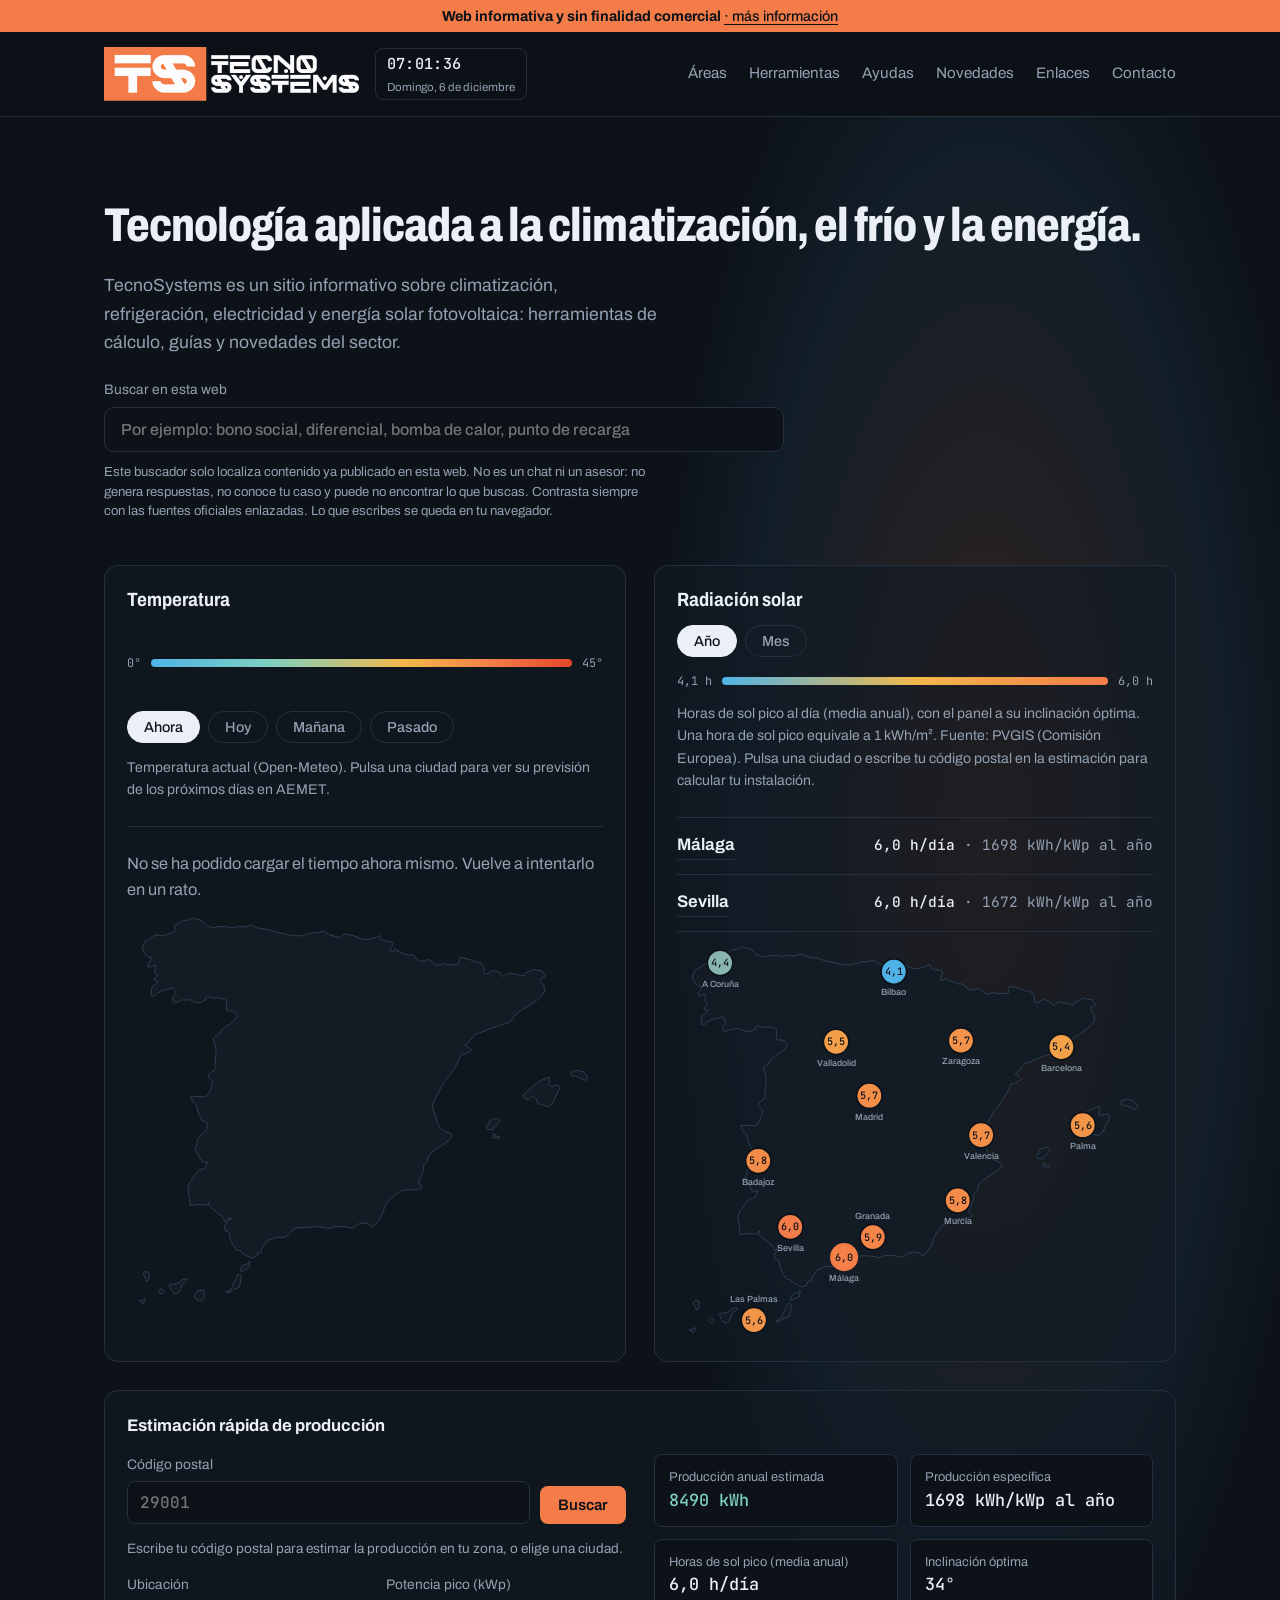
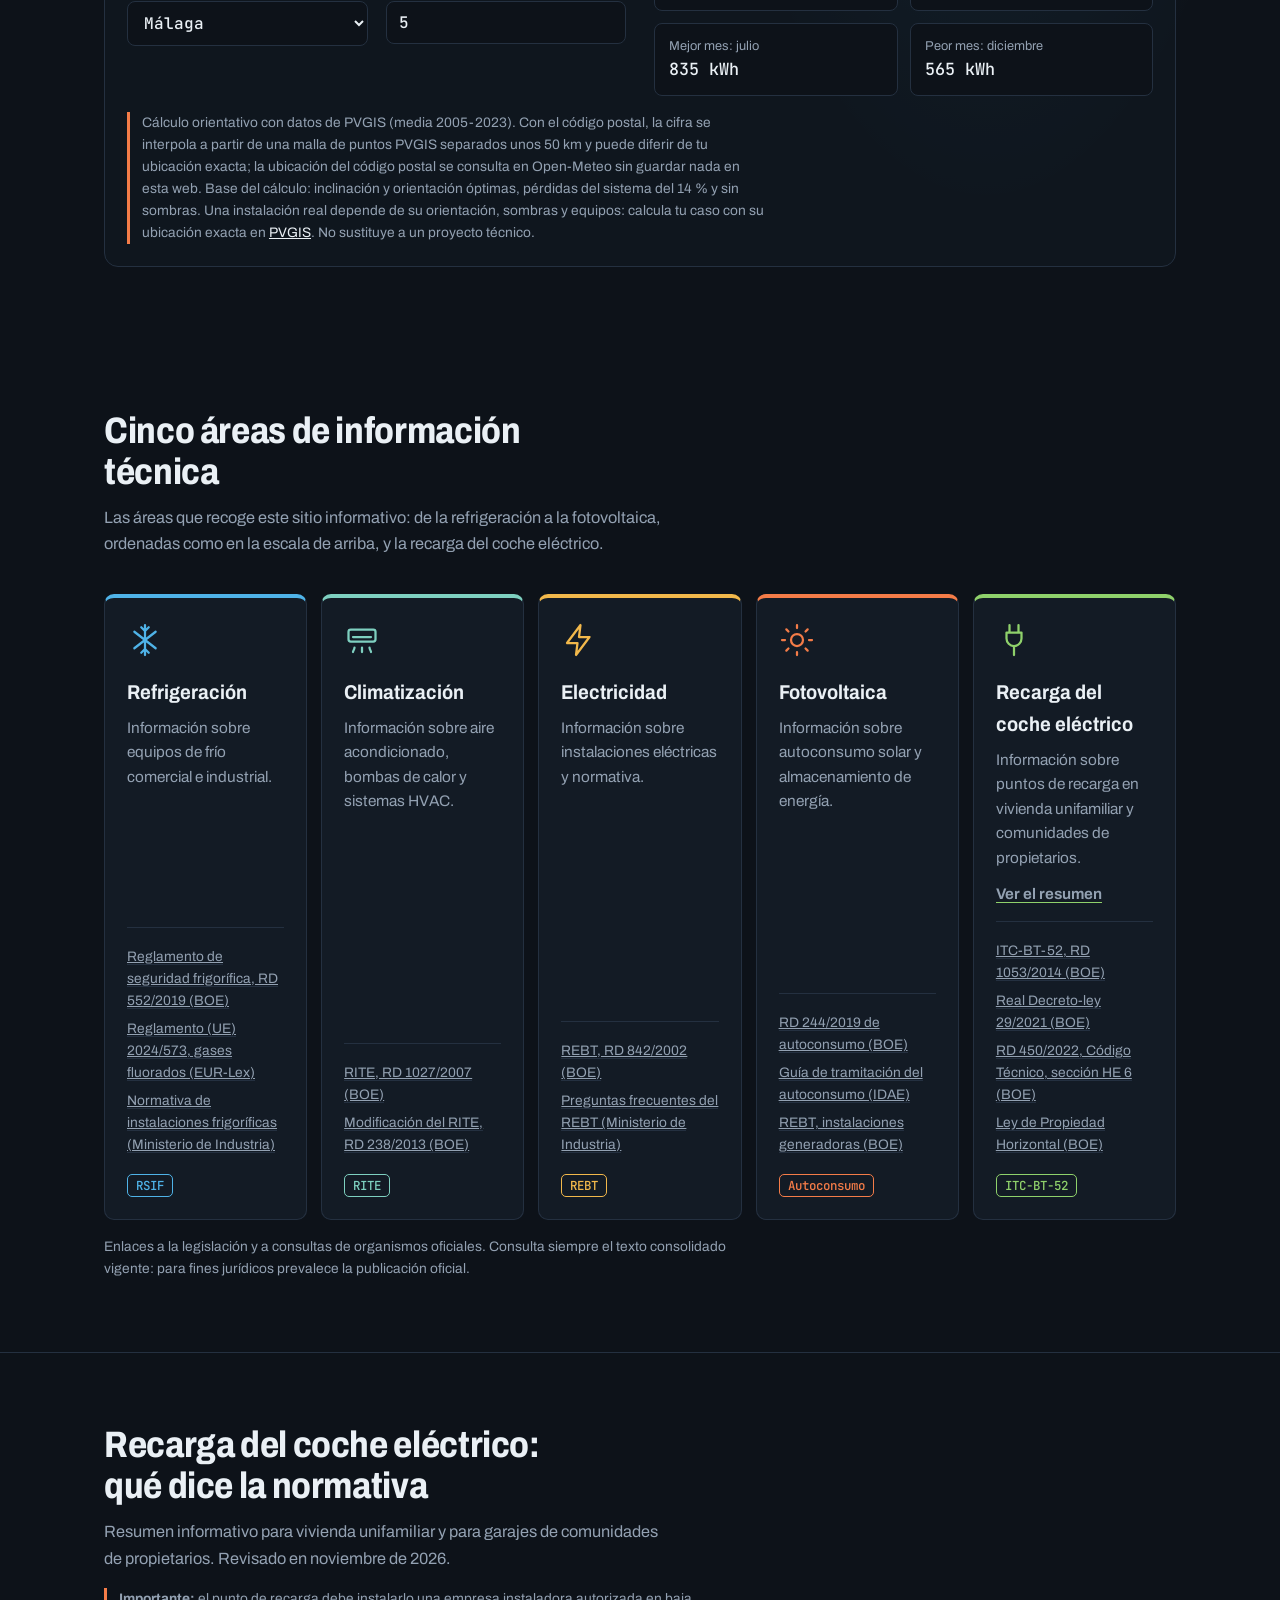
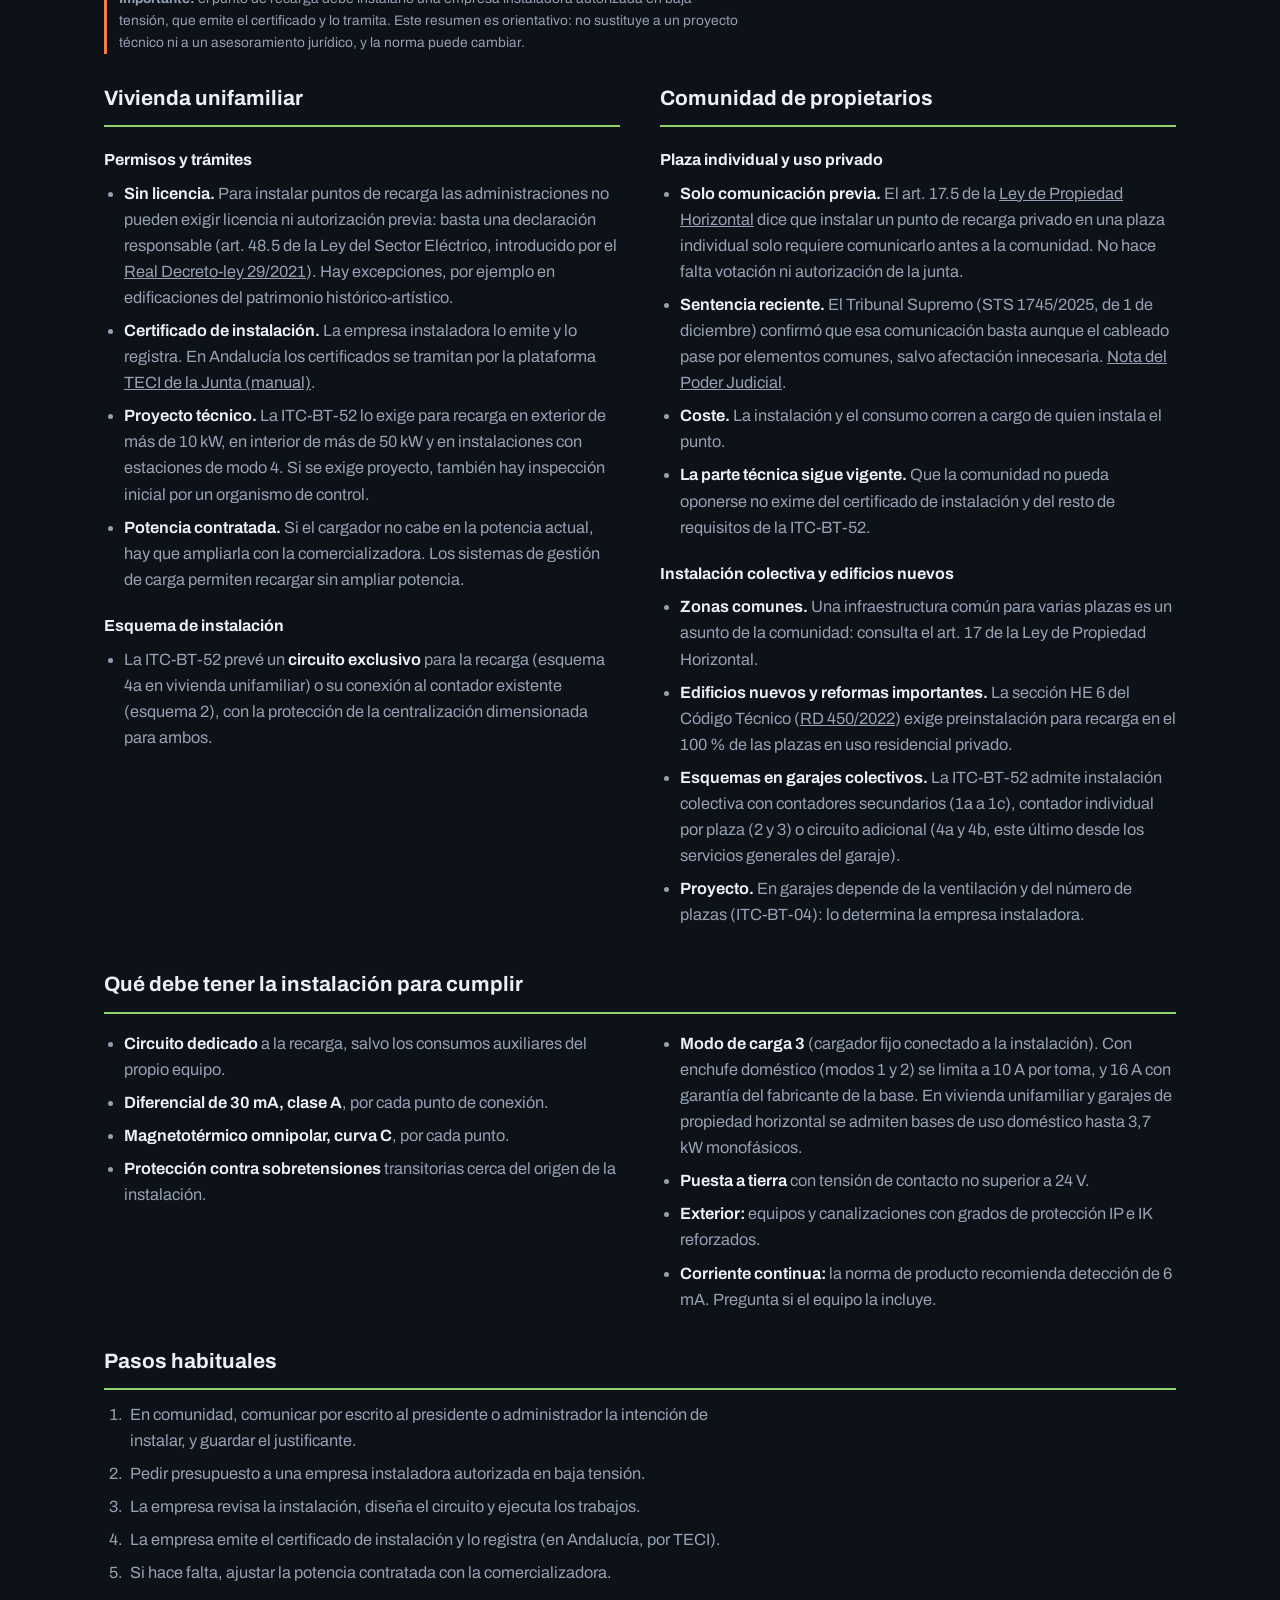
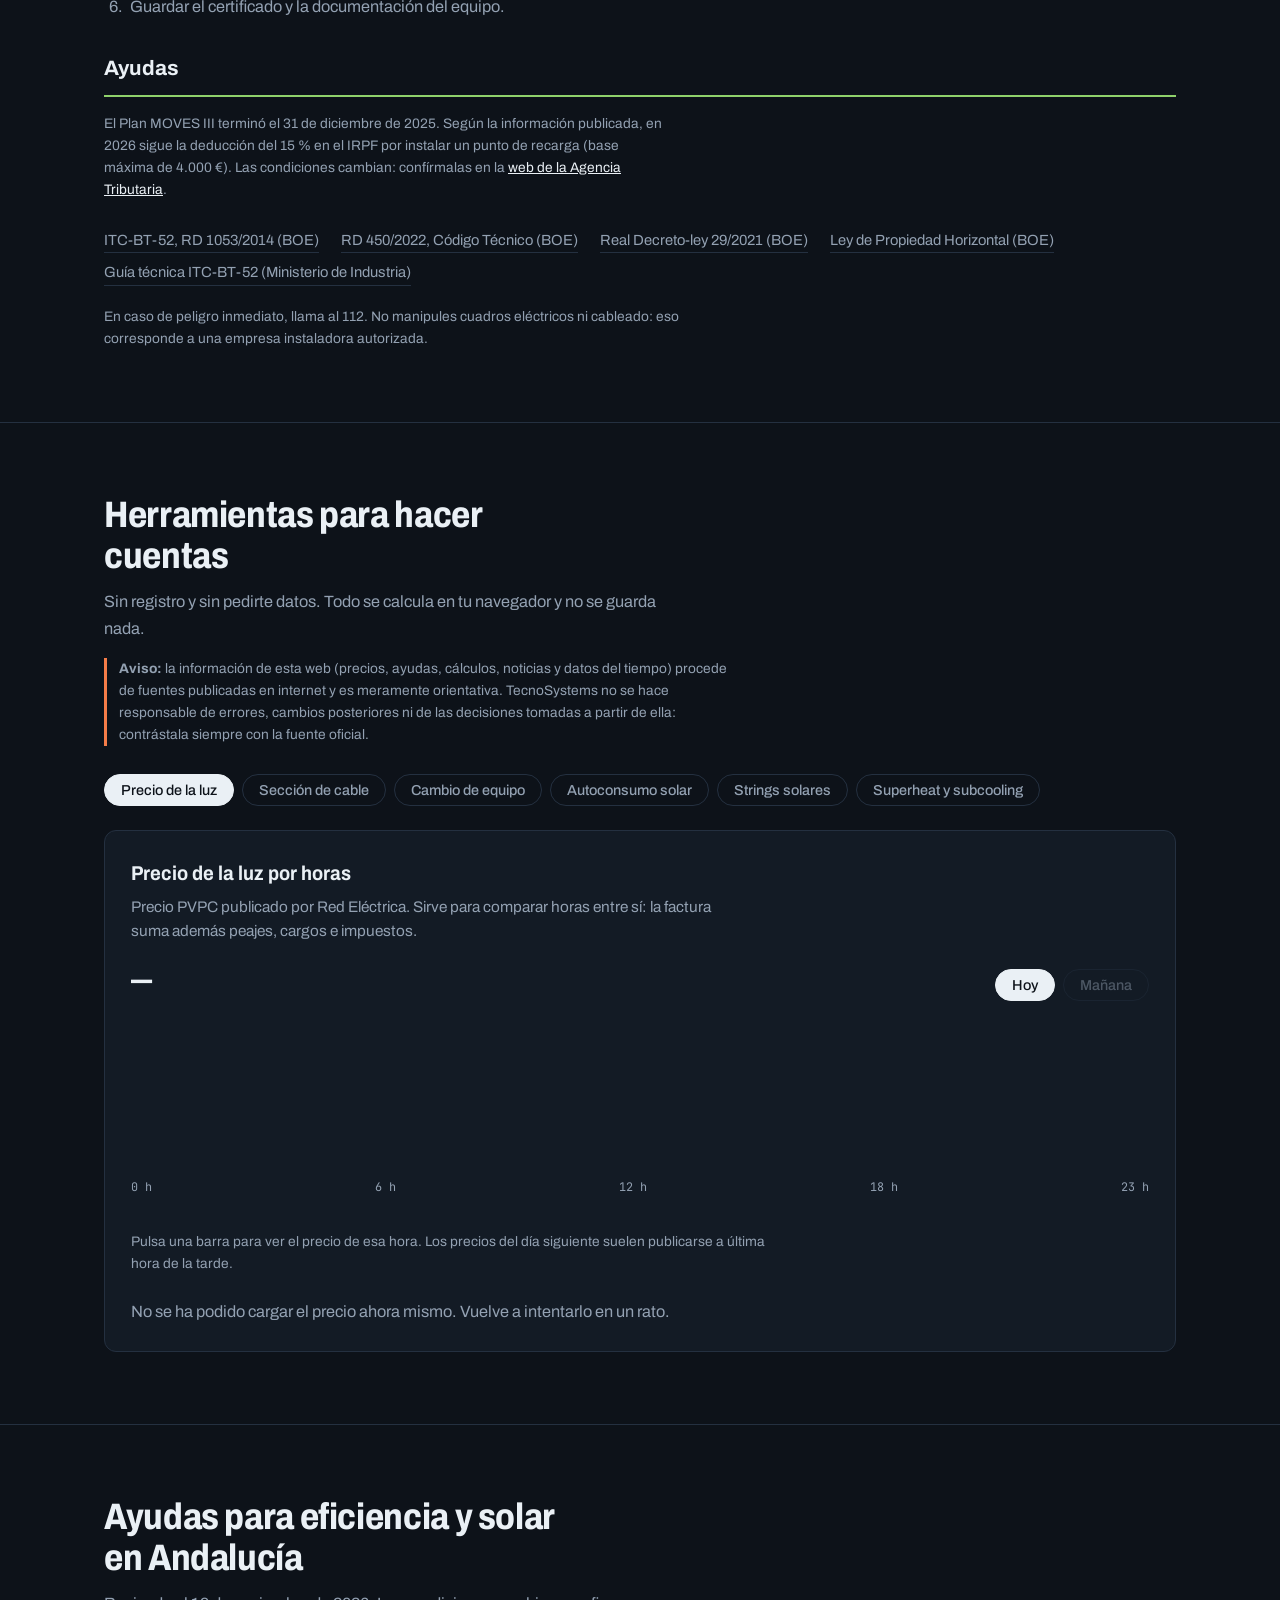
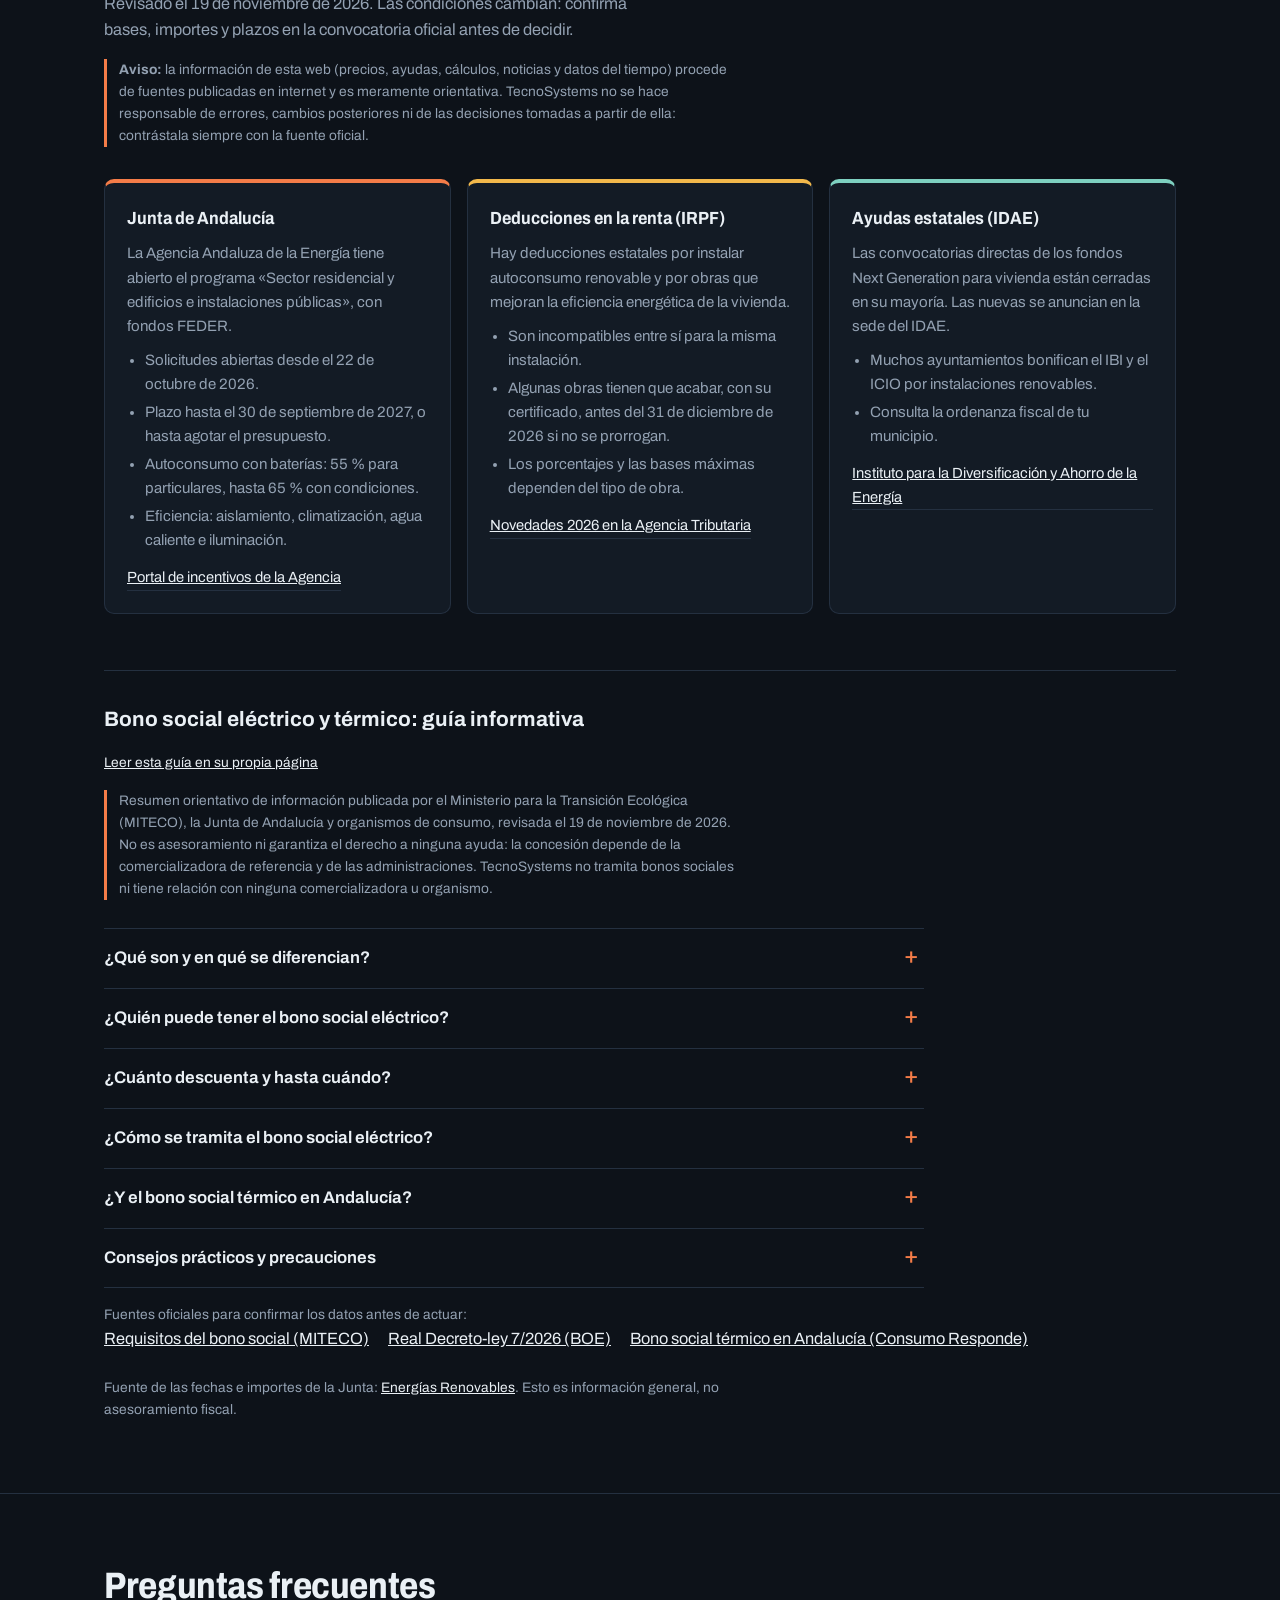
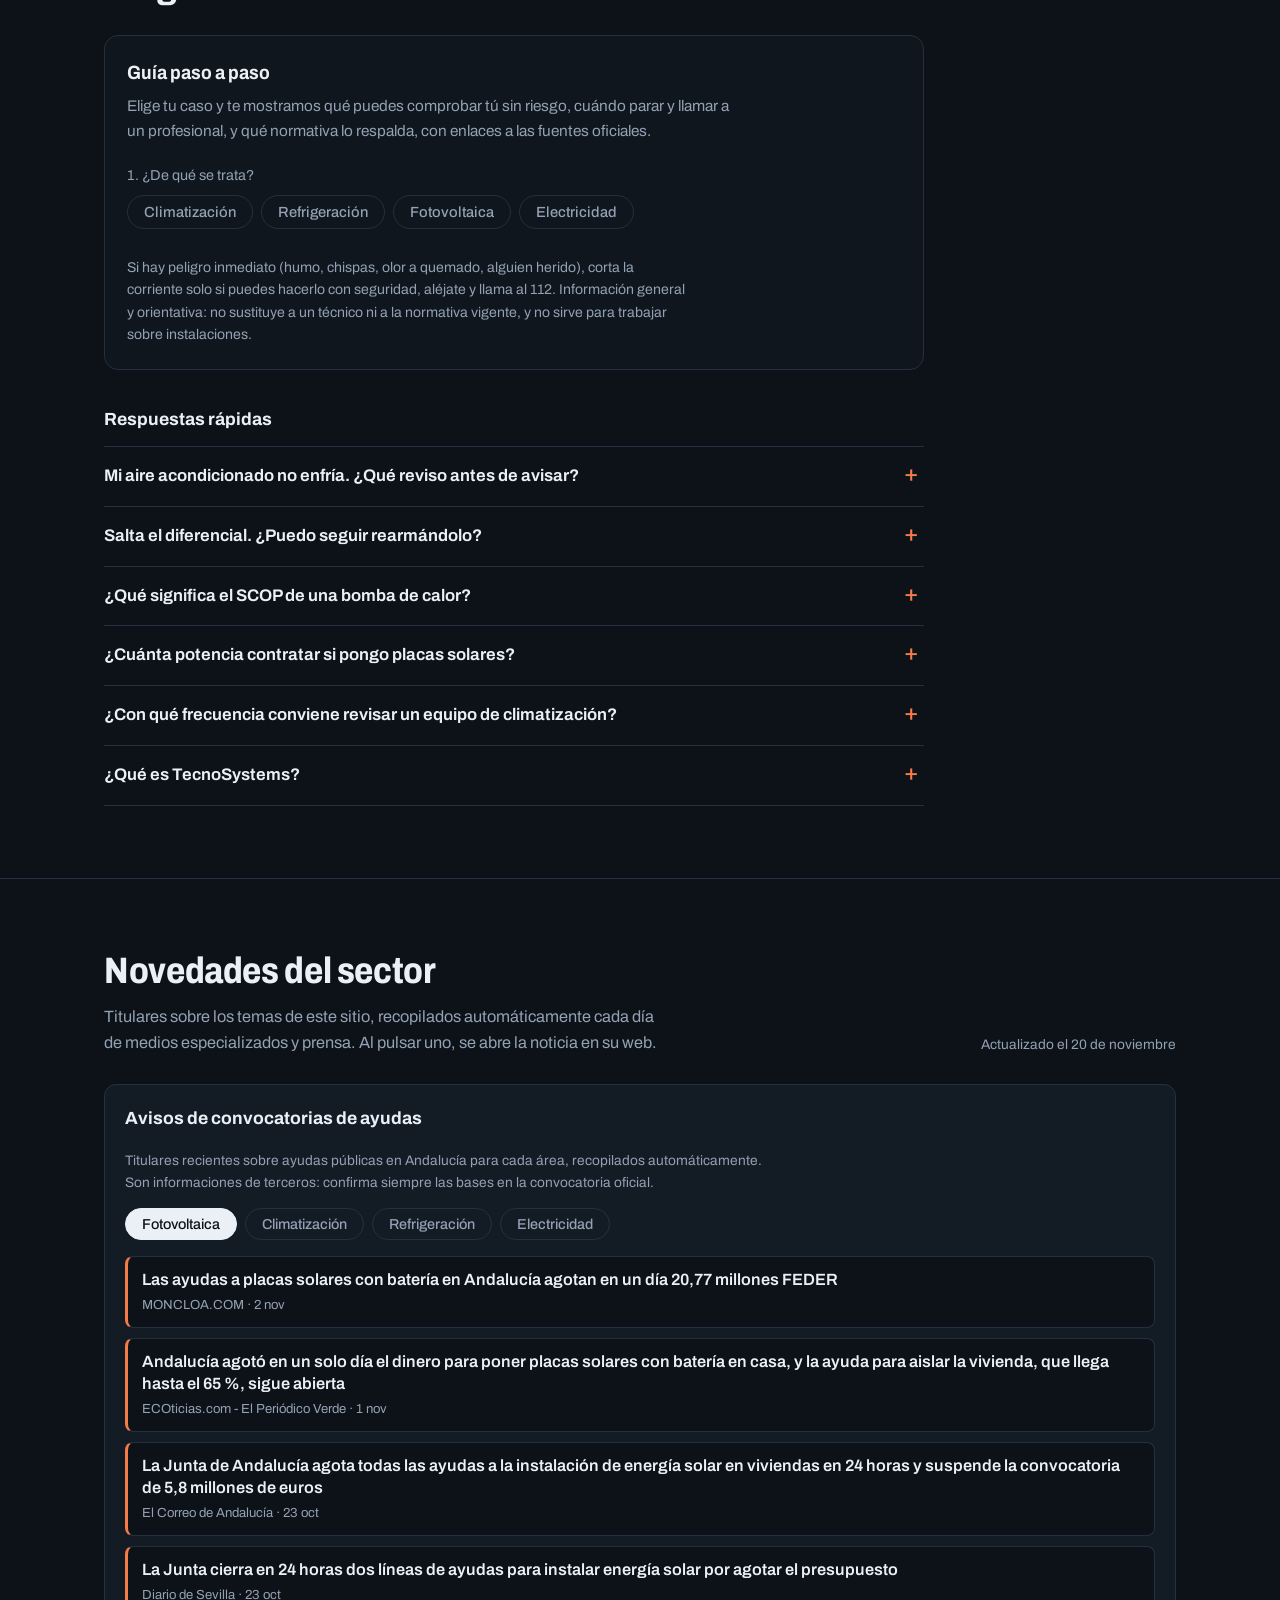
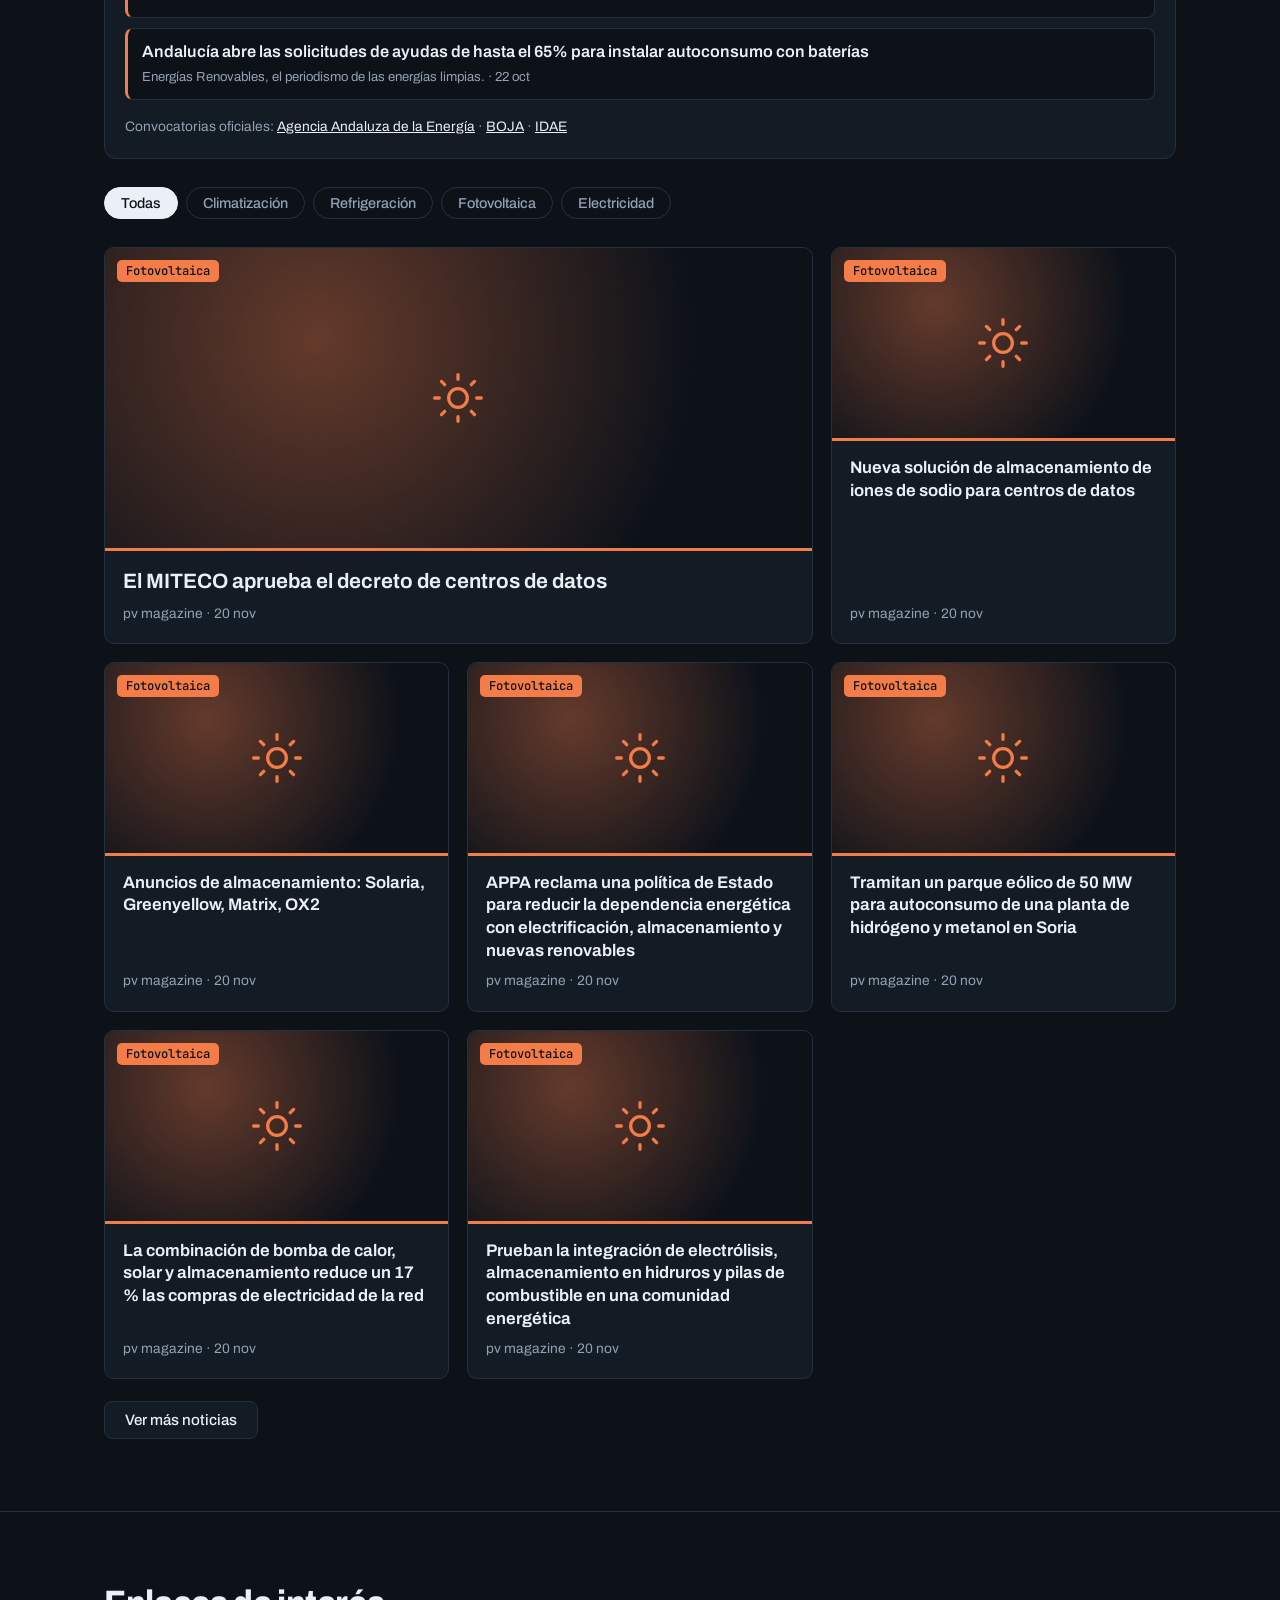
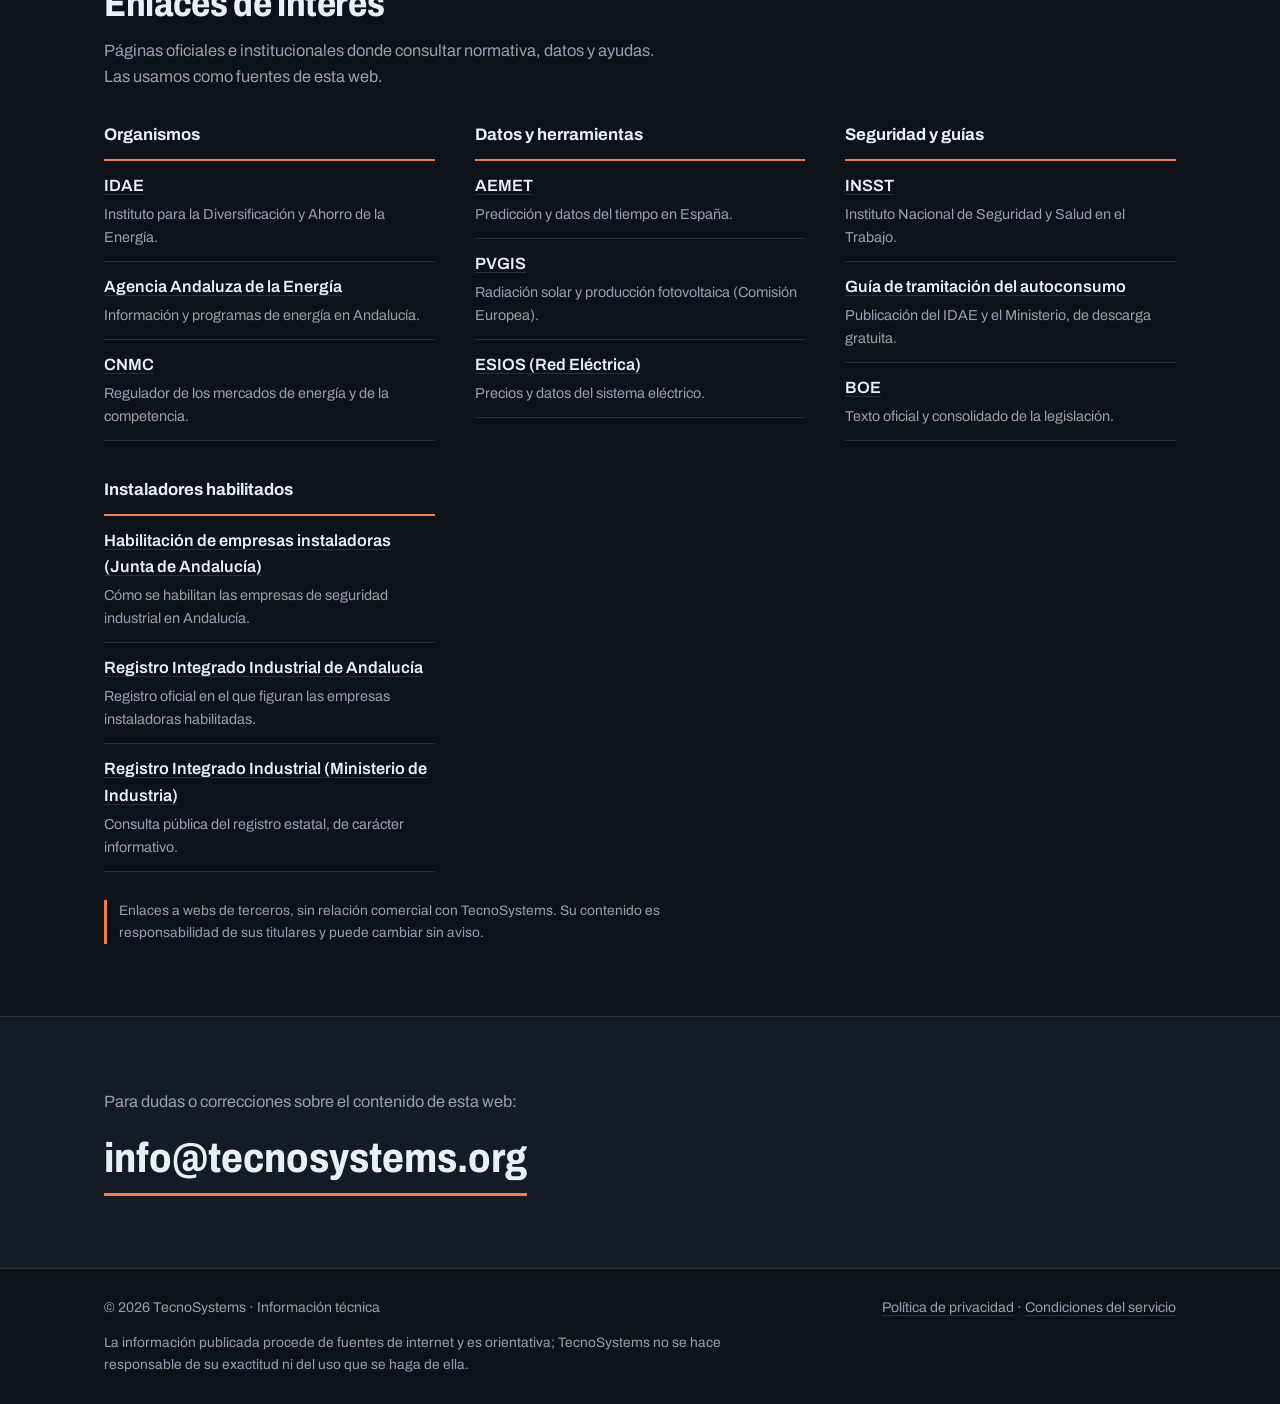
==== index.html @ a0c9a35e "Aviso superior: se indica que la web no obtiene beneficio económico Co-Authored-By: Claude Sonnet 5." ====
<!doctype html>
<html lang="es">
<head>
<meta charset="utf-8">
<meta name="viewport" content="width=device-width, initial-scale=1">
<title>TecnoSystems · Información técnica</title>
<meta name="description" content="Sitio informativo sobre climatización, refrigeración, electricidad y energía solar. Precio de la luz por horas, calculadoras y ayudas en Andalucía.">
<link rel="canonical" href="https://tecnosystems.org/">
<meta property="og:type" content="website">
<meta property="og:site_name" content="TecnoSystems">
<meta property="og:locale" content="es_ES">
<meta property="og:title" content="TecnoSystems · Información técnica">
<meta property="og:description" content="Climatización, refrigeración, electricidad y energía solar: calculadoras, guías y ayudas en Andalucía.">
<meta property="og:url" content="https://tecnosystems.org/">
<meta property="og:image" content="https://tecnosystems.org/logo.png">
<meta name="twitter:card" content="summary">
<link rel="icon" type="image/png" href="icono.png">
<link rel="preload" href="fonts/archivo-latin-wdth-normal.woff2" as="font" type="font/woff2" crossorigin>
<style>
@font-face{font-family:"Archivo";src:url(fonts/archivo-latin-wdth-normal.woff2) format("woff2");font-weight:100 900;font-stretch:62% 125%;font-style:normal;font-display:swap}
@font-face{font-family:"JetBrains Mono";src:url(fonts/jetbrains-mono-latin-400-normal.woff2) format("woff2");font-weight:400;font-style:normal;font-display:swap}
@font-face{font-family:"JetBrains Mono";src:url(fonts/jetbrains-mono-latin-500-normal.woff2) format("woff2");font-weight:500;font-style:normal;font-display:swap}
:root{
  --bg:#0D1219; --bg2:#131B25; --line:#243040; --text:#EAF0F5; --muted:#93A1B2;
  --orange:#F47C48; --cold:#4FB3E8; --cool:#7ED0C0; --amber:#F2B84B; --ev:#8FD16B;
}
*{box-sizing:border-box;margin:0;padding:0}
html{scroll-behavior:smooth;scroll-padding-top:72px}
body{background:var(--bg);color:var(--text);font-family:'Archivo',system-ui,sans-serif;font-size:1.02rem;line-height:1.6;min-height:100vh;display:flex;flex-direction:column;-webkit-font-smoothing:antialiased}
a{color:inherit}
:focus-visible{outline:2px solid var(--orange);outline-offset:3px;border-radius:3px}
.wrap{max-width:1120px;margin:0 auto;padding:0 24px}
.mono{font-family:'JetBrains Mono',monospace}

/* Aviso */
.aviso{background:var(--orange);color:#0D1219;text-align:center;font-size:.9rem;line-height:1.4}
.aviso summary{list-style:none;cursor:pointer;padding:6px 16px;font-weight:700}
.aviso summary::-webkit-details-marker{display:none}
.aviso summary span{font-weight:500;text-decoration:underline;text-underline-offset:3px}
.aviso summary:focus-visible{outline:2px solid #0D1219;outline-offset:-4px}
.aviso p{max-width:90ch;margin:0 auto;padding:2px 16px 12px}
.aviso[open] summary span{display:none}

/* Cabecera */
header{position:sticky;top:0;z-index:20;background:rgba(13,18,25,.88);backdrop-filter:blur(10px);-webkit-backdrop-filter:blur(10px);border-bottom:1px solid var(--line)}
header .wrap{display:flex;align-items:center;justify-content:space-between;height:84px;gap:16px}
header img{height:54px;width:auto;display:block}
@media (max-width:960px){header img{height:40px;flex:none}nav{gap:14px;font-size:.9rem;overflow-x:auto;white-space:nowrap;scrollbar-width:none;min-width:0}nav::-webkit-scrollbar{display:none}}
nav{display:flex;gap:22px;font-size:.95rem}
nav a{text-decoration:none;color:var(--muted);padding:6px 0;border-bottom:2px solid transparent;transition:color .2s,border-color .2s}
nav a:hover{color:var(--text);border-color:var(--orange)}

/* Portada */
.hero{position:relative;padding:84px 0 72px;overflow:hidden}
.hero::before{content:"";position:absolute;right:-12%;top:-30%;width:70%;height:140%;background:radial-gradient(closest-side,rgba(244,124,72,.16),rgba(79,179,232,.07) 55%,transparent 75%);pointer-events:none}
.hero .wrap{position:relative}
h1{font-size:clamp(2.1rem,3.7vw,3.2rem);line-height:1.04;font-weight:800;font-stretch:78%;letter-spacing:-.02em}
.hero p.lead{margin-top:22px;max-width:56ch;color:var(--muted);font-size:1.1rem}
.status{display:inline-flex;align-items:center;gap:10px;margin-top:26px;padding:8px 16px;border:1px solid var(--line);border-radius:999px;background:var(--bg2);font-size:.92rem;color:var(--muted)}
.status i{width:8px;height:8px;border-radius:50%;background:var(--amber);flex:none}

/* Escala de temperatura */
.scale{margin-top:36px;max-width:400px}
.scalewrap{display:flex;align-items:center;gap:10px;font:400 .74rem 'JetBrains Mono',monospace;color:var(--muted);padding:30px 0 40px}
.track{position:relative;flex:1;height:8px;border-radius:4px;background:linear-gradient(90deg,#4FB3E8 0%,#7ED0C0 28%,#F2B84B 60%,#F47C48 82%,#E4472B 100%)}
.marker{position:absolute;top:-5px;left:0;width:0;height:18px;transition:left 1.8s cubic-bezier(.2,.8,.2,1)}
.marker::before{content:"";position:absolute;left:-1px;top:0;width:2px;height:18px;border-radius:1px;background:var(--text);box-shadow:0 0 0 2px rgba(13,18,25,.9)}
.marker b{position:absolute;left:0;bottom:24px;transform:translateX(-50%);white-space:nowrap;font:500 .74rem 'JetBrains Mono',monospace;color:var(--text);background:var(--bg2);border:1px solid var(--line);padding:2px 8px;border-radius:5px}
.marker.m2 b{bottom:auto;top:24px}
.scale .cap{color:var(--muted);font-size:.84rem}

/* El tiempo */
.wxpanel{display:grid;grid-template-columns:minmax(0,1fr) minmax(0,1fr);gap:28px;margin-top:44px;align-items:stretch}
.wxcard{min-width:0;border:1px solid var(--line);border-radius:14px;padding:22px;background:rgba(18,26,36,.55)}
.wxcard h2{font-size:1.2rem;line-height:1.2;font-weight:700;letter-spacing:0}
.wxinfo{margin-top:14px}
.wxinfo .scale{margin-top:0;max-width:none}
.wxmap{margin-top:8px}
.wxmap use{fill:var(--bg2);stroke:#33445a;stroke-width:1;stroke-linejoin:round}
.solm select{font:500 .9rem 'Archivo',sans-serif;color:var(--text);background:var(--bg);border:1px solid var(--line);border-radius:999px;padding:7px 12px}
.solmodes{display:flex;flex-wrap:wrap;align-items:center;gap:8px}
.sollg{display:flex;align-items:center;gap:10px;margin-top:16px;font:400 .74rem 'JetBrains Mono',monospace;color:var(--muted)}
.sollg i{flex:1;height:8px;border-radius:4px;background:linear-gradient(90deg,rgb(79,179,232),rgb(242,184,75),rgb(244,124,72))}
.wxmap .dot.sel circle{stroke:var(--orange);stroke-width:3}
.solcalc{grid-column:1/-1;display:grid;grid-template-columns:minmax(0,1fr) minmax(0,1fr);column-gap:28px;align-items:start}.solcalc h3,.solcalc .descargo{grid-column:1/-1}.solcalc .res{margin-top:14px}.solcalc .cpbox{grid-column:1/-1;display:flex;flex-wrap:wrap;gap:10px;align-items:flex-end}.solcalc .cpbox label{flex:1 1 180px}.solcalc .cpbox button{font:600 .95rem 'Archivo',system-ui,sans-serif;color:#0D1219;background:var(--orange);border:0;border-radius:8px;padding:11px 18px;cursor:pointer}.solcalc .cpbox button:hover{filter:brightness(1.08)}.solcalc .cpmsg{grid-column:1/-1;margin:0;font-size:.85rem;color:var(--muted)}.solcalc .cpmsg.err{color:#e4472b}
.solcalc h3{font-size:1.05rem;font-weight:700}
.solcalc .form{grid-template-columns:1fr 1fr;margin-top:14px}
.solcalc .res{grid-template-columns:1fr 1fr}
.solcalc .res b{font-size:1.05rem}
.wxmap svg{width:100%;height:auto;display:block}
.wxmap .land{fill:var(--bg2);stroke:#33445a;stroke-width:1;stroke-linejoin:round}
.wxmap .dot circle{stroke:var(--bg);stroke-width:2}
.wxmap .dot text.v{font:500 12px 'JetBrains Mono',monospace;fill:#0D1219;text-anchor:middle;dominant-baseline:central;pointer-events:none}
.wxmap .dot text.n{font:500 10.5px 'Archivo',sans-serif;fill:var(--muted);text-anchor:middle;pointer-events:none}
.wxmap .dot.mine circle{stroke:var(--text)}
.wxmap a.dot{cursor:pointer}
.wxmap a.dot:hover text.n{fill:var(--text);text-decoration:underline}
.wxmap a.dot:hover circle,.wxmap a.dot:focus-visible circle{stroke:var(--orange);stroke-width:3}
.wxmap a.dot:focus-visible{outline:none}
.days{display:flex;flex-wrap:wrap;gap:8px}
.days button{font:500 .9rem 'Archivo',sans-serif;color:var(--muted);background:transparent;border:1px solid var(--line);border-radius:999px;padding:7px 16px;cursor:pointer;transition:color .2s,border-color .2s,background .2s}
.days button:hover{color:var(--text);border-color:var(--muted)}
.days button[aria-pressed="true"]{color:#0D1219;background:var(--text);border-color:var(--text)}
.wxnote{margin-top:14px;color:var(--muted);font-size:.88rem}
.mine-list{list-style:none;margin-top:24px;border-top:1px solid var(--line)}
.mine-list li{display:flex;justify-content:space-between;align-items:baseline;gap:16px;padding:14px 0;border-bottom:1px solid var(--line)}
.mine-list a.city{font-weight:650;font-size:1.05rem;color:var(--text);text-decoration:none;border-bottom:1px solid var(--line);transition:color .2s,border-color .2s}
.mine-list a.city:hover{color:var(--orange);border-color:var(--orange)}
.mine-list span.r{font:400 .9rem 'JetBrains Mono',monospace;color:var(--muted);text-align:right}
.mine-list span.r em{font-style:normal;color:var(--text);font-weight:500}

.card .cw-go{margin-top:12px;flex:none}
.card .cw-go a{font-weight:650;text-decoration:none;border-bottom:1px solid var(--c)}
.card .cw-go a:hover,.card .cw-go a:focus-visible{color:var(--c)}
@media (max-width:960px){.grid>.card:last-child:nth-child(odd){grid-column:1/-1}}
/* Recarga VE */
.rc-grid{display:grid;grid-template-columns:repeat(2,minmax(0,1fr));gap:28px 40px;margin-top:28px}
.rc h3{font-size:1.3rem;font-weight:700;padding-bottom:10px;border-bottom:2px solid var(--ev)}
.rc h4{margin-top:20px;font-size:1rem;font-weight:700}
.rc ul{margin:8px 0 0 20px;color:var(--muted)}
.rc li{margin-top:7px;max-width:62ch}
.rc li strong{color:var(--text);font-weight:650}
.rc-tec{margin-top:40px}
.rc-tec h3{font-size:1.3rem;font-weight:700;padding-bottom:10px;border-bottom:2px solid var(--ev);max-width:none}
.rc-tec .rc-cols{display:grid;grid-template-columns:repeat(2,minmax(0,1fr));gap:0 40px}
.rc-tec ul{margin:10px 0 0 20px;color:var(--muted)}
.rc-tec li{margin-top:7px;max-width:62ch}
.rc-tec li strong{color:var(--text);font-weight:650}
.rc-pasos{margin:12px 0 0 22px;color:var(--muted)}
.rc-pasos li{margin-top:7px;max-width:70ch;padding-left:4px}
.rc-fuentes{margin-top:28px;display:flex;flex-wrap:wrap;gap:8px 22px;font-size:.92rem}
.rc-fuentes a{color:var(--muted);text-decoration:none;border-bottom:1px solid var(--line)}
.rc-fuentes a:hover,.rc-fuentes a:focus-visible{color:var(--ev);border-color:var(--ev)}
@media (max-width:860px){.rc-grid,.rc-tec .rc-cols{grid-template-columns:1fr}.rc-grid{gap:32px}}
/* Enlaces de interés */
.enl{display:grid;grid-template-columns:repeat(3,minmax(0,1fr));gap:36px 40px;margin-top:32px}
.enl h3{font-size:1.05rem;font-weight:700;padding-bottom:10px;border-bottom:2px solid var(--orange)}
.enl ul{list-style:none}
.enl li{padding:12px 0;border-bottom:1px solid var(--line)}
.enl li a{font-weight:600;text-decoration:none;border-bottom:1px solid var(--line);transition:color .2s,border-color .2s}
.enl li a:hover,.enl li a:focus-visible{color:var(--orange);border-color:var(--orange)}
.enl li span{display:block;margin-top:4px;color:var(--muted);font-size:.9rem}
.enl+.descargo{margin-top:28px}
@media (max-width:860px){.enl{grid-template-columns:1fr;gap:28px}}

/* Secciones */
section{padding:72px 0}
h2{font-size:clamp(1.6rem,3.6vw,2.3rem);line-height:1.12;font-weight:750;font-stretch:85%;letter-spacing:-.01em;max-width:24ch}
.sub{margin-top:12px;color:var(--muted);max-width:62ch}

/* Áreas */
.grid{display:grid;grid-template-columns:repeat(5,minmax(0,1fr));gap:14px;margin-top:36px}
.card{background:var(--bg2);border:1px solid var(--line);border-top:4px solid var(--c);border-radius:10px;padding:24px 22px 22px;display:flex;flex-direction:column;transition:transform .25s,border-color .25s}
.card:hover{transform:translateY(-4px);border-color:var(--c)}
.card svg{width:36px;height:36px;stroke:var(--c);fill:none;stroke-width:1.5;stroke-linecap:round;stroke-linejoin:round;margin-bottom:18px}
.card h3{font-size:1.25rem;font-weight:700;font-stretch:90%}
.card p{margin-top:8px;color:var(--muted);font-size:.96rem;flex:1}
.card .leg{list-style:none;margin-top:14px;padding-top:12px;border-top:1px solid var(--line);font-size:.86rem}
.card .leg li{margin-top:6px}
.card .leg a{color:var(--muted);border-bottom:1px solid var(--line)}
.card .leg a:hover{color:var(--text);border-color:var(--c)}
.card .tag{margin-top:18px;align-self:flex-start;font:500 .78rem 'JetBrains Mono',monospace;color:var(--c);border:1px solid var(--c);border-radius:5px;padding:2px 8px}

/* Cómo trabajamos */
.steps{list-style:none;display:grid;grid-template-columns:repeat(3,1fr);gap:0;margin-top:36px;counter-reset:s}
.steps li{position:relative;padding:0 28px 0 0;counter-increment:s}
.steps li::before{content:counter(s);display:grid;place-items:center;width:34px;height:34px;border-radius:50%;background:var(--orange);color:#0D1219;font:500 .9rem 'JetBrains Mono',monospace;margin-bottom:16px;position:relative;z-index:1}
.steps li::after{content:"";position:absolute;left:34px;right:0;top:17px;height:2px;background:var(--line)}
.steps li:last-child::after{display:none}
.steps h3{font-size:1.15rem;font-weight:700;font-stretch:90%}
.steps p{margin-top:6px;color:var(--muted);font-size:.96rem}

/* Novedades */
.news-head{display:flex;flex-wrap:wrap;gap:16px 32px;align-items:end;justify-content:space-between}
.filters{display:flex;flex-wrap:wrap;gap:8px;margin-top:28px}
.filters button{font:500 .9rem 'Archivo',sans-serif;color:var(--muted);background:transparent;border:1px solid var(--line);border-radius:999px;padding:7px 16px;cursor:pointer;transition:color .2s,border-color .2s,background .2s}
.filters button:hover{color:var(--text);border-color:var(--muted)}
.filters button[aria-pressed="true"]{color:#0D1219;background:var(--text);border-color:var(--text)}
#news{list-style:none;margin-top:28px;display:grid;grid-template-columns:repeat(3,1fr);gap:18px}
#news li{background:var(--bg2);border:1px solid var(--line);border-radius:10px;overflow:hidden;display:flex;flex-direction:column;transition:transform .25s,border-color .25s}
#news li:hover{transform:translateY(-4px);border-color:var(--c)}
#news li:first-child{grid-column:span 2}
#news .media{position:relative;aspect-ratio:16/9;background:var(--bg);overflow:hidden;border-bottom:3px solid var(--c)}
#news li:first-child .media{aspect-ratio:21/9}
#news .media img{width:100%;height:100%;object-fit:cover;display:block}
#news .ph{width:100%;height:100%;display:grid;place-items:center;background:radial-gradient(circle at 30% 30%,color-mix(in srgb,var(--c) 38%,transparent),transparent 70%),var(--bg)}
#news .ph svg{width:56px;height:56px;stroke:var(--c);fill:none;stroke-width:1.4;stroke-linecap:round;stroke-linejoin:round}
#news .topic{position:absolute;left:12px;top:12px;color:#0D1219;background:var(--c);font:500 .76rem 'JetBrains Mono',monospace;padding:3px 9px;border-radius:5px}
#news .body{padding:16px 18px 18px;display:flex;flex-direction:column;gap:8px;flex:1}
#news a.t{font-size:1.05rem;font-weight:650;line-height:1.35;text-decoration:none}
#news li:first-child a.t{font-size:1.3rem}
#news a.t::after{content:"";position:absolute;inset:0}
#news li{position:relative}
#news a.t:hover{text-decoration:underline;text-decoration-color:var(--c);text-underline-offset:4px}
#news .meta{margin-top:auto;color:var(--muted);font-size:.86rem}
.empty{margin-top:24px;color:var(--muted)}
.more{margin-top:22px;font:500 .95rem 'Archivo',sans-serif;color:var(--text);background:var(--bg2);border:1px solid var(--line);border-radius:8px;padding:10px 20px;cursor:pointer}
.more:hover{border-color:var(--orange)}
.updated{color:var(--muted);font-size:.86rem}

/* Contacto */
.contact{background:var(--bg2);border-top:1px solid var(--line);border-bottom:1px solid var(--line)}
.contact p{color:var(--muted)}
.contact a.mail{display:inline-block;margin-top:10px;font-size:clamp(1.5rem,4.6vw,2.6rem);font-weight:750;font-stretch:85%;text-decoration:none;border-bottom:3px solid var(--orange);padding-bottom:2px}
.contact a.mail:hover{color:var(--orange)}

footer{margin-top:auto;padding:28px 0;color:var(--muted);font-size:.88rem}
footer .wrap{display:flex;flex-wrap:wrap;gap:8px 24px;justify-content:space-between}
footer a{color:var(--muted);text-decoration:none;border-bottom:1px solid var(--line)}
footer a:hover{color:var(--orange)}


/* Herramientas */
.tabs{display:flex;flex-wrap:wrap;gap:8px;margin-top:28px}
.tabs button,.seg button{font:500 .9rem 'Archivo',sans-serif;color:var(--muted);background:transparent;border:1px solid var(--line);border-radius:999px;padding:7px 16px;cursor:pointer;transition:color .2s,border-color .2s,background .2s}
.tabs button:hover,.seg button:hover:not(:disabled){color:var(--text);border-color:var(--muted)}
.tabs button[aria-selected="true"],.seg button[aria-pressed="true"]{color:#0D1219;background:var(--text);border-color:var(--text)}
.seg{display:flex;gap:8px}
.seg button:disabled{opacity:.45;cursor:not-allowed}
.panel{margin-top:24px;background:var(--bg2);border:1px solid var(--line);border-radius:12px;padding:26px}
.panel[hidden]{display:none}
.panel h3{font-size:1.25rem;font-weight:700;font-stretch:90%}
.panel .lead2{margin-top:6px;color:var(--muted);max-width:68ch;font-size:.96rem}
.fine{margin-top:16px;color:var(--muted);font-size:.86rem;max-width:80ch}
.descargo{border-left:3px solid var(--orange);padding-left:12px}
.fine a{color:var(--text)}
.luz-top{display:flex;flex-wrap:wrap;gap:16px 32px;justify-content:space-between;align-items:end;margin-top:18px}
.luz-now b{display:block;font:500 2.2rem 'JetBrains Mono',monospace;line-height:1.1}
.luz-now span{color:var(--muted);font-size:.9rem}
.bars{display:flex;align-items:flex-end;gap:3px;height:150px;margin-top:22px}
.bars button{flex:1;min-width:0;border:0;border-radius:3px 3px 0 0;cursor:pointer;background:var(--cool);padding:0;transition:filter .15s}
.bars button:hover{filter:brightness(1.2)}
.bars button.cur{outline:2px solid var(--text);outline-offset:2px}
.axis{display:flex;justify-content:space-between;margin-top:6px;font:400 .74rem 'JetBrains Mono',monospace;color:var(--muted)}
.kpis{list-style:none;display:grid;grid-template-columns:repeat(4,1fr);gap:12px;margin-top:20px}
.kpis li{border:1px solid var(--line);border-radius:8px;padding:10px 14px;background:var(--bg)}
.kpis small{display:block;color:var(--muted);font-size:.8rem}
.kpis b{font:500 1.05rem 'JetBrains Mono',monospace}
.form{display:grid;grid-template-columns:repeat(3,1fr);gap:14px 18px;margin-top:20px}
.form label{display:flex;flex-direction:column;gap:5px;font-size:.86rem;color:var(--muted)}
.form input,.form select{font:500 1rem 'JetBrains Mono',monospace;color:var(--text);background:var(--bg);border:1px solid var(--line);border-radius:8px;padding:10px 12px;width:100%}
.form input:focus,.form select:focus{border-color:var(--orange);outline:none}
.res{display:grid;grid-template-columns:repeat(4,1fr);gap:12px;margin-top:22px}
.res div{border:1px solid var(--line);border-radius:8px;padding:12px 14px;background:var(--bg)}
.res small{display:block;color:var(--muted);font-size:.8rem}
.res b{font:500 1.2rem 'JetBrains Mono',monospace}
.res .ok b{color:var(--cool)}
.res .warn b{color:var(--orange)}
.hint{margin-top:14px;color:var(--muted);font-size:.9rem}

/* Ayudas */
.aid{display:grid;grid-template-columns:repeat(3,1fr);gap:16px;margin-top:32px}
.aid article{background:var(--bg2);border:1px solid var(--line);border-top:4px solid var(--c);border-radius:10px;padding:22px}
.aid h3{font-size:1.1rem;font-weight:700;font-stretch:90%}
.aid p{margin-top:8px;color:var(--muted);font-size:.94rem}
.aid ul{margin:10px 0 0 18px;color:var(--muted);font-size:.94rem}
.aid li{margin-top:4px}
.aid a.out{display:inline-block;margin-top:14px;color:var(--text);font-size:.92rem;border-bottom:1px solid var(--line)}
.aid a.out:hover{color:var(--orange);border-color:var(--orange)}

/* Guía interactiva */
.gx{margin-top:28px;max-width:820px;border:1px solid var(--line);border-radius:14px;padding:22px;background:rgba(18,26,36,.55)}
.gx h3{font-size:1.2rem;font-weight:700;font-stretch:90%}
.gx .gx-lead{margin-top:6px;color:var(--muted);font-size:.96rem;max-width:68ch}
.gx .gx-q{margin-top:20px;font-size:.9rem;color:var(--muted)}
.gx .gx-opts{display:flex;flex-wrap:wrap;gap:8px;margin-top:8px}
.gx .gx-opts button{font:500 .92rem 'Archivo',sans-serif;color:var(--muted);background:transparent;border:1px solid var(--line);border-radius:999px;padding:8px 16px;cursor:pointer;text-align:left;transition:color .2s,border-color .2s,background .2s}
.gx .gx-opts button:hover{color:var(--text);border-color:var(--muted)}
.gx .gx-opts button[aria-pressed="true"]{color:#0D1219;background:var(--text);border-color:var(--text)}
.gx .gx-res{margin-top:22px;border-top:1px solid var(--line);padding-top:20px}
.gx .gx-res[hidden]{display:none}
.gx .gx-res h4{font-size:1.1rem;font-weight:700}
.gx .gx-res h5{margin-top:18px;font-size:.95rem;font-weight:700}
.gx .gx-res ul,.gx .gx-res ol{margin:8px 0 0 20px;color:var(--muted);font-size:.95rem;max-width:70ch}
.gx .gx-res li{margin-top:5px}
.gx .gx-res p{margin-top:8px;color:var(--muted);font-size:.95rem;max-width:70ch}
.gx .gx-stop{margin-top:18px;border-left:3px solid var(--orange);padding:2px 0 2px 14px}
.gx .gx-stop h5{margin-top:0;color:var(--orange)}
.gx .gx-src a{color:var(--text);border-bottom:1px solid var(--line)}
.gx .gx-src a:hover{color:var(--orange);border-color:var(--orange)}
.gx .gx-reset{margin-top:20px;font:500 .9rem 'Archivo',sans-serif;color:var(--text);background:transparent;border:1px solid var(--line);border-radius:999px;padding:7px 16px;cursor:pointer}
.gx .gx-reset:hover{border-color:var(--orange);color:var(--orange)}
.gx .gx-urg{margin-top:20px;color:var(--muted);font-size:.88rem;max-width:70ch}

/* Preguntas */
.buscador{max-width:680px;margin-top:22px}.buscador form{display:block}.buscador label{display:block;font-size:.86rem;color:var(--muted);margin-bottom:6px}.buscador input{font:500 1rem 'Archivo',system-ui,sans-serif;color:var(--text);background:var(--bg);border:1px solid var(--line);border-radius:10px;padding:13px 16px;width:100%}.buscador input:focus{border-color:var(--orange);outline:none}.buscador .bnote{margin-top:10px;font-size:.82rem;line-height:1.5;color:var(--muted);max-width:68ch}.buscador ul{list-style:none;margin-top:12px;background:var(--bg2);border:1px solid var(--line);border-radius:10px;overflow:hidden}.buscador ul[hidden]{display:none}.buscador li a{display:block;padding:12px 16px;text-decoration:none;border-bottom:1px solid var(--line)}.buscador li:last-child a{border-bottom:0}.buscador li a:hover,.buscador li a:focus-visible{background:rgba(255,255,255,.04)}.buscador li b{display:block;font-weight:650;font-size:.97rem}.buscador li small{display:block;color:var(--muted);font-size:.8rem;margin-top:2px}.buscador li span{display:block;color:var(--muted);font-size:.86rem;margin-top:4px}.buscador .bnone{padding:14px 16px;color:var(--muted);font-size:.9rem}.bhit{outline:2px solid var(--orange);outline-offset:4px;border-radius:6px;transition:outline-color .6s}
.faq{margin-top:28px;max-width:820px;border-top:1px solid var(--line)}
.faq details{border-bottom:1px solid var(--line)}
.faq summary{cursor:pointer;list-style:none;padding:16px 36px 16px 0;font-weight:650;font-size:1.05rem;position:relative}
.faq summary::-webkit-details-marker{display:none}
.faq summary::after{content:"+";position:absolute;right:6px;top:12px;font:400 1.5rem 'JetBrains Mono',monospace;color:var(--orange)}
.faq details[open] summary::after{content:"–"}
.faq details p,.faq details ul{padding:0 0 16px;color:var(--muted);max-width:70ch}
.faq details ul{margin-left:20px}
.fab{display:none}
@media (max-width:960px){.wxpanel{grid-template-columns:minmax(0,1fr);gap:20px;margin-top:36px}.solcalc{grid-template-columns:minmax(0,1fr)}.grid{grid-template-columns:1fr 1fr}#news{grid-template-columns:1fr 1fr}.aid{grid-template-columns:1fr}.form{grid-template-columns:1fr 1fr}.res,.kpis{grid-template-columns:1fr 1fr}}
@media (max-width:680px){
  .hero{padding:52px 0 48px}
  section{padding:52px 0}
  .grid{grid-template-columns:1fr}
  .steps{grid-template-columns:1fr;gap:28px}
  .steps li{padding:0 0 0 52px}
  .steps li::before{position:absolute;left:0;top:0;margin:0}
  .steps li::after{left:16px;top:34px;bottom:-28px;right:auto;width:2px;height:auto}
  #news{grid-template-columns:1fr}
  .wxmap{margin:0 -8px}
  .wxcard{padding:16px}
  .solcalc .form,.solcalc .res{grid-template-columns:1fr 1fr}
  .mine-list li{flex-direction:column;gap:4px}
  .mine-list span.r{text-align:left}
  .wxmap .dot text.v{font-size:15px}
  .wxmap .dot text.n{font-size:14px}
  #news li:first-child{grid-column:auto}
  #news li:first-child .media{aspect-ratio:16/9}
  #news li:first-child a.t{font-size:1.1rem}
  nav{gap:16px;font-size:.9rem;overflow-x:auto;white-space:nowrap;scrollbar-width:none;min-width:0}
  nav::-webkit-scrollbar{display:none}
  header .wrap{gap:12px}
  header img{height:32px;flex:none}
  .panel{padding:18px}
  .form{grid-template-columns:1fr}
  .bars{height:120px;gap:2px}
  .axis{font-size:.68rem}
  footer{padding-bottom:84px}
  .fab{display:flex;position:fixed;right:16px;bottom:16px;z-index:30;align-items:center;gap:8px;background:var(--orange);color:#0D1219;font-weight:700;text-decoration:none;padding:12px 18px;border-radius:999px;box-shadow:0 6px 18px rgba(0,0,0,.45)}
  .fab svg{width:20px;height:20px;stroke:#0D1219;fill:none;stroke-width:2;stroke-linecap:round;stroke-linejoin:round}
}
@media (prefers-reduced-motion:reduce){
  html{scroll-behavior:auto}
  .marker,.card,#news li{transition:none}
}
.clock{position:relative;flex:none;margin-right:auto}
.clock>button{display:flex;flex-direction:column;align-items:flex-start;gap:1px;line-height:1.15;font:inherit;color:var(--text);background:transparent;border:1px solid var(--line);border-radius:8px;padding:3px 11px;cursor:pointer;transition:border-color .2s}
.clock>button:hover,.clock>button[aria-expanded="true"]{border-color:var(--orange)}
.ck-time{font-family:'JetBrains Mono',monospace;font-weight:500;font-size:.95rem;font-variant-numeric:tabular-nums;letter-spacing:.02em}
.ck-date{font-size:.72rem;color:var(--muted)}
.ck-short{display:none}
.cal{position:absolute;top:calc(100% + 10px);left:0;width:292px;background:var(--bg2);border:1px solid var(--line);border-radius:10px;padding:14px;box-shadow:0 18px 40px rgba(0,0,0,.45);z-index:30}
.cal[hidden]{display:none}
.cal-h{display:flex;align-items:center;justify-content:space-between;gap:8px;margin-bottom:10px}
.cal-h strong{font-size:.98rem}
.cal-h button,.cal-today{font:inherit;color:var(--text);background:transparent;border:1px solid var(--line);border-radius:6px;cursor:pointer;padding:2px 9px;line-height:1.4}
.cal-h button:hover,.cal-today:hover{border-color:var(--orange)}
.cal-g{display:grid;grid-template-columns:repeat(7,1fr);gap:2px;text-align:center;font-size:.86rem;font-variant-numeric:tabular-nums}
.cal-g .dow{color:var(--muted);font-size:.74rem;padding:4px 0}
.cal-g span{padding:6px 0;border-radius:6px}
.cal-g .hoy{background:var(--orange);color:#0D1219;font-weight:700}
.cal-g .fn,.cal-g .fb,.cal-g .fm{font-weight:700;position:relative}
.cal-g .fn{color:var(--orange)}
.cal-g .fb{color:var(--cool)}
.cal-g .fm{color:var(--amber)}
.cal-g .fn::after,.cal-g .fb::after,.cal-g .fm::after{content:"";position:absolute;left:50%;bottom:1px;width:4px;height:4px;margin-left:-2px;border-radius:50%;background:currentColor}
.cal-g .hoy.fn,.cal-g .hoy.fb,.cal-g .hoy.fm{color:#0D1219;box-shadow:inset 0 0 0 2px var(--bg2)}
.cal-l{list-style:none;margin:10px 0 0;padding:0;font-size:.8rem;color:var(--muted);display:grid;gap:3px;min-height:1.2em}
.cal-l b{color:var(--text);font-variant-numeric:tabular-nums}
.cal-k{display:flex;flex-wrap:wrap;gap:4px 12px;margin-top:10px;font-size:.72rem;color:var(--muted)}
.cal-k span::before{content:"";display:inline-block;width:7px;height:7px;border-radius:50%;margin-right:5px;background:currentColor}
.cal-k .k-n{color:var(--orange)}.cal-k .k-b{color:var(--cool)}.cal-k .k-m{color:var(--amber)}
.cal-n{margin-top:8px;font-size:.7rem;color:var(--muted);line-height:1.4}
.guia{margin-top:56px;padding-top:32px;border-top:1px solid var(--line)}
.guia h3{font-size:1.3rem;font-weight:700}
.guia .faq details ol{margin-left:22px;padding:0 0 16px;color:var(--muted);max-width:70ch}
.guia .faq details li{margin-bottom:6px}
.guia .faq details strong{color:var(--text);font-weight:650}
.guia .out{display:inline-block;margin:0 16px 8px 0}
.avisos-ay{margin-top:28px;padding:20px;border:1px solid var(--line);border-radius:12px;background:var(--bg2)}
.avisos-ay h3{font-size:1.1rem;font-weight:700}
.avisos-ay .filters{margin-top:14px}
.av{list-style:none;display:grid;gap:10px;margin-top:16px}
.av li{display:grid;gap:3px;padding:12px 14px;border:1px solid var(--line);border-left:3px solid var(--c,var(--orange));border-radius:8px;background:var(--bg)}
.av a{color:var(--text);text-decoration:none;font-weight:600;line-height:1.35}
.av a:hover{color:var(--orange)}
.av .meta{color:var(--muted);font-size:.82rem}
.av .nuevo{display:inline-block;margin-left:8px;padding:1px 7px;border-radius:5px;background:var(--orange);color:#0D1219;font-size:.7rem;font-weight:700}
.av .vacio{color:var(--muted);border-left-color:var(--line)}
.cal-f{display:flex;justify-content:space-between;align-items:center;margin-top:10px;font-size:.76rem;color:var(--muted)}
@media (max-width:680px){
  .clock>button{padding:2px 8px}
  .ck-time{font-size:.86rem}
  .ck-long{display:none}
  .ck-short{display:inline}
  .cal{position:fixed;top:68px;left:12px;right:12px;width:auto}
}
</style>
</head>
<body>
<details class="aviso" id="aviso">
  <summary>Web informativa y sin finalidad comercial <span aria-hidden="true">· más información</span></summary>
  <p>Reúne herramientas de cálculo, datos y novedades sobre climatización, refrigeración, electricidad y energía solar, con fines divulgativos. No ofrece servicios, presupuestos ni contratación, no incluye publicidad y no obtiene beneficio económico.</p>
</details>
<header>
  <div class="wrap">
    <a href="#inicio" aria-label="TecnoSystems, inicio"><img src="logo-cabecera.png" alt="TecnoSystems" width="256" height="54"></a>
    <div class="clock" id="clock">
      <button type="button" id="clockBtn" aria-haspopup="dialog" aria-expanded="false" aria-controls="cal" aria-label="Hora y fecha en España. Abrir calendario">
        <span class="ck-time" id="ckTime">--:--:--</span>
        <span class="ck-date"><span class="ck-long" id="ckDate"></span><span class="ck-short" id="ckDateS"></span></span>
      </button>
      <div class="cal" id="cal" role="dialog" aria-label="Calendario" hidden>
        <div class="cal-h"><button type="button" id="calPrev" aria-label="Mes anterior">‹</button><strong id="calTitle"></strong><button type="button" id="calNext" aria-label="Mes siguiente">›</button></div>
        <div class="cal-g" id="calGrid"></div>
        <ul class="cal-l" id="calList"></ul>
        <div class="cal-k"><span class="k-n">Festivo nacional y autonómico</span></div>
        <p class="cal-n">Festivos de 2026 y 2027 según el BOJA. Los festivos locales dependen de cada municipio: confírmalos en el calendario oficial de tu ayuntamiento.</p>
        <div class="cal-f"><span>Hora de España</span><button type="button" class="cal-today" id="calToday">Hoy</button></div>
      </div>
    </div>
    <nav aria-label="Principal">
      <a href="#areas">Áreas</a>
      <a href="#herramientas">Herramientas</a>
      <a href="#ayudas">Ayudas</a>
      <a href="#novedades">Novedades</a>
      <a href="#enlaces">Enlaces</a>
      <a href="#contacto">Contacto</a>
    </nav>
  </div>
</header>

<main id="inicio">
  <div class="hero">
    <div class="wrap">
      <h1>Tecnología aplicada a la climatización, el frío y la energía.</h1>
      <p class="lead">TecnoSystems es un sitio informativo sobre climatización, refrigeración, electricidad y energía solar fotovoltaica: herramientas de cálculo, guías y novedades del sector.</p>
      <div class="buscador" id="buscador" role="search">
        <label for="bq">Buscar en esta web</label>
        <input id="bq" type="search" placeholder="Por ejemplo: bono social, diferencial, bomba de calor, punto de recarga" autocomplete="off" enterkeyhint="search">
        <p class="bnote">Este buscador solo localiza contenido ya publicado en esta web. No es un chat ni un asesor: no genera respuestas, no conoce tu caso y puede no encontrar lo que buscas. Contrasta siempre con las fuentes oficiales enlazadas. Lo que escribes se queda en tu navegador.</p>
        <ul id="bres" hidden></ul>
      </div>


      <div class="wxpanel">
       <div class="wxcard">
        <h2>Temperatura</h2>
        <div class="wxinfo">
          <div class="scale" role="group" aria-label="Temperatura actual en Málaga y Sevilla">
            <div class="scalewrap">
              <span aria-hidden="true">0°</span>
              <div class="track">
                <div class="marker m1" id="m1" hidden><b id="t1"></b></div>
                <div class="marker m2" id="m2" hidden><b id="t2"></b></div>
              </div>
              <span aria-hidden="true">45°</span>
            </div>
          </div>
          <div class="days" role="group" aria-label="Elegir día" id="days">
            <button type="button" data-d="now" aria-pressed="true">Ahora</button>
            <button type="button" data-d="0" aria-pressed="false">Hoy</button>
            <button type="button" data-d="1" aria-pressed="false">Mañana</button>
            <button type="button" data-d="2" aria-pressed="false">Pasado</button>
          </div>
          <p class="wxnote" id="wxnote">Temperatura actual (Open-Meteo). Pulsa una ciudad para ver su previsión de los próximos días en AEMET.</p>
          <ul class="mine-list" id="mine" aria-live="polite"></ul>
          <p class="empty" id="wxerr" hidden>No se ha podido cargar el tiempo ahora mismo. Vuelve a intentarlo en un rato.</p>
        </div>
        <div class="wxmap">
          <svg viewBox="0 0 560 470" role="img" aria-label="Mapa de España con la temperatura en las principales ciudades" id="wxsvg">
            <g id="landg">
            <path class="land" d="M438.3,266.6L437.5,267.3L434.9,266.8L430.8,267L430.6,265L431.1,263.6L431.7,262L434.3,264.8L438.2,265.1ZM496,205.2L499.9,206.5L503.8,204.7L505.9,205L508.1,205.6L508.8,208.9L507.3,212.7L505,216.5L503,220.7L501.5,225.5L498.2,228.5L495,230.3L487.9,227.5L483.9,226.9L482.7,225.7L481.3,220.6L479.5,219.2L476.7,218.6L474.5,220L471.7,223L469.8,220.4L467.4,220.1L466.3,218.5L466.1,216.4L481.6,202.9L486,199.8L495.8,195.9L497.4,196.2L496.3,198.2L496.4,199L497.7,199.8L497.5,201.4L496.4,202.7ZM540.9,198.7L540.2,199.4L527.7,194.5L523.7,194.2L522.6,193.4L522.5,190.3L522.7,189L530.6,187.6L537.3,189.2L541.4,194.8L541.7,195.8ZM431.7,254.3L430.4,257.5L424.3,256.8L422.8,255.5L423.9,251.9L425.8,251.4L425.6,248.9L427.3,246.2L435.8,243.6L437.9,245.3L438.5,247.8L433.7,253.5ZM297.5,29L297.6,30.7L299,33.2L300.7,34.1L303.9,35.2L306.4,35.4L309.7,35.9L312.1,37.3L312.3,39.4L311.6,41.9L310.3,44.2L309.6,46L310.4,47L311.7,47.7L312.9,47.9L313.8,47.6L314.5,46.2L315.6,44.5L316.3,44.3L316.3,45.2L316.9,46.3L321.1,48.3L330.3,51.7L333.8,51.6L336.8,52L337.7,53.5L343.7,59L345.1,58.8L347.6,58.8L350.7,58.2L352.9,57.1L354.4,57.2L356,58.3L358,59.1L360.6,60.9L362.9,63.1L364.4,63.8L373.5,61.8L375.6,63.2L377.7,63.1L380.2,62.6L385.5,63.1L389.8,62.7L390.2,62L390.4,56.9L391,55L391.9,54.6L394.5,54.8L403.8,57.3L407.7,59L411.5,60.3L414.8,60.3L416.8,61.2L420.1,65.9L419.8,68.3L420,69.2L420.5,70.9L420.5,72.8L421.4,74L422.8,74.1L424.7,73.5L426.5,72.7L429.9,70.4L430.9,70L436.9,72L439.6,73.4L440.6,75.1L442,76.7L443.7,76.9L446.1,75L449.9,73L456.6,74.2L464.1,76L467.2,76L467.3,74.8L467.7,73.2L468.9,72.4L470.7,72L473.2,71L475.9,69.4L478.8,68.6L482,69.4L485.8,70L488.2,69.8L489.4,72.9L491.4,74L492.3,76.7L489.1,78.5L487.1,78.8L486.9,83.7L487.8,85L489.8,86.1L490.5,87.5L491.5,94.6L487.9,99.1L482.8,104.4L457.3,121.6L451.4,129.5L449.2,131.4L429.7,137.3L415.9,143.2L409.3,145.3L401.4,154.5L397.7,158.3L401,159.1L404.8,163.1L403.6,165L398.5,168.1L396.1,169.1L394.9,168.7L393.6,169.2L385.3,184.7L377.6,196L373.3,200.9L369.1,208.2L359.9,226.9L359.9,232.1L365.6,250.1L368.5,254.8L372.7,258.7L380.5,261.7L382.4,265L379.9,268.4L372.6,274.4L359.8,282.5L354.4,288.8L353.4,294.7L349.6,297.5L348.4,305.8L346.3,311.3L345.7,313.1L343.4,317.4L343.2,320.3L347.4,324.4L345.4,326.2L343.4,327.1L338.7,327.7L322.9,328.7L310.4,337.9L304.1,346L298.6,360.8L291.7,369.7L288.6,371.4L283.7,367.6L277.6,367.1L271.7,368.5L268.7,371.5L263.9,373.2L259.1,371.8L249,371.1L244.4,371.3L237.3,373.8L231.2,372.2L221,371.4L198.7,373.1L196.1,374.1L193.2,377.7L186,383.9L175.3,384L165.4,387.9L163,390.5L158.7,397.4L157.2,402.6L156.5,402.7L155.5,401.4L153.8,401.7L153,405.7L149.2,407.4L146.2,408L138.6,404.6L132.5,399.6L129.2,399.3L124,391.6L121.8,386.8L120.3,381.6L120.6,379.7L120.2,378L115.5,375.8L114.5,371L118.2,365L121.1,362.4L122.9,361.8L118.6,361.9L115.4,365.8L111.6,359.3L95.9,346.5L97.1,343.7L97,342.1L94.2,345.3L92.3,346.1L84,345.3L74.5,346.4L72.6,333.5L71.6,328.5L71.5,325.4L74.3,318.2L77,315.3L80.8,309.3L85.3,304.3L89.9,303.3L92,302.6L93.7,298.7L94.8,295.4L94.1,295L88.9,295.5L79.9,281L80.3,278.7L81.6,275.3L82.6,271.2L82.9,267.8L85.4,265L89.3,262.3L92.6,258.4L94.3,254.3L94.9,250.7L93.1,248L88,246.4L83.2,235.8L82.3,229.2L81.2,228.5L78,225.4L75.1,219.8L74.7,218.8L78,218L91.3,218.5L94.1,217.4L94.6,217L97.2,212.7L100,205.7L100.7,201.3L99.9,199.5L95.7,195L95.6,193.7L96.4,191.6L99,189.5L102.6,187.1L104.7,185L104.3,183.3L103.2,181.4L103.2,179.8L103.9,177.8L104.3,170.8L104.9,169L104.5,162.7L103.8,157.5L101.3,150.7L101.9,149.2L103.2,148L107.3,145.8L110.8,140.4L115.8,136L122.2,132.6L126.6,128.6L128.5,125.5L129.8,124.7L129.4,123.3L128.6,121.1L126.2,119L123,117.7L119.5,117.6L117.3,117.2L116.8,115.5L117,111.1L117,106.7L116.4,104.8L114.8,103.2L111.5,103.5L108.8,102.2L106.6,101.8L105.3,102.7L99.2,102.2L96.6,101.4L94.7,100.5L93.6,100.9L92.8,101.8L92.7,103.1L92.2,104.8L89.8,106.3L84.6,107.7L80.5,107.3L76.7,106.1L75.5,105.1L73.7,104.4L65.9,104.9L64.9,104.2L62.2,105.7L58.2,107.5L55.9,107.4L55.1,107L54.9,106.1L53.4,103L53.9,101.4L57.3,96.9L57.1,95.8L55.8,94.2L54.8,91.9L54.4,90.8L52.4,90.6L50.3,91.6L41.9,93.5L40,94.2L36.3,96.3L32.4,99.6L29.6,100.1L28.6,99L28.8,90.9L33.4,85.8L36.6,82.7L35.3,82L32,81.9L32.3,79.3L34,78.2L35.7,75.6L34,74.2L32.7,72.3L33,67.6L33.5,65.7L33.2,63.6L26.4,66.1L24.6,65.5L24.9,62L28.8,56.8L29.3,55.3L25,54.2L22,51.3L20.2,48.9L18.3,45.4L18.4,42.4L21,35.5L24.3,33.5L27,32.4L33,27.9L40.6,29.2L45.5,28.5L49.9,26.2L52.5,25.7L56.5,23.8L56.5,20.8L55.3,18.5L56.6,16.5L61.1,14.2L66.3,11.1L71.9,10.8L77.8,8L81.6,10.1L85,9.7L88.7,12L93.6,17.4L101,19.9L107.1,18.4L117.6,18.5L122.9,19.3L132.4,18.3L137.7,18.9L146.3,16.5L153.1,19.9L166.1,21.7L173.8,24.5L195.5,29.1L203.5,29.3L214.5,26.8L219.2,25L223.5,26.2L229.8,24L232.9,24.4L236.8,27.5L250.8,31.5L254.4,28L257.1,27.2L267.1,29.2L277.2,33.4L282.5,33.6L290.1,32.3L296.3,29.3Z"/>
            <path class="land" d="M65,439.1L62.7,446.2L60.5,449L59.2,450L56,450.7L52.2,446.3L50.3,441.7L49.2,440.3L50.9,439.2L53.4,439.3L58.8,438.4L59.9,438L65.4,433.4L70.8,432.9L70.9,434.4ZM137.4,422.3L135.5,424.4L133.4,423.6L134.4,419.1L135.3,417.7L139.2,415.7L142.4,414.9L143.3,412.8L144.4,412L145.5,413.3L144.6,414.7L144,419.3L141.8,420.7ZM124.1,445.7L120.3,449.2L116.5,448.4L115.9,447.8L119.7,446.9L123.1,444.2L125.3,438.2L128.8,431.6L129.5,428.7L130.8,427.6L132.7,427.5L133.4,427.7L134.3,429.2L134.3,432.6L133.3,438.1L131.6,443ZM90.8,446.3L90.6,448.8L91.2,451.1L91.1,454.9L89.9,456.8L86.4,458.9L83.8,458.5L82.3,457.7L79.6,454.5L79.5,451.1L82,448.9L83,446.1L89.4,446.6L90,446.1L90.4,446ZM41.5,450.3L40.4,450.5L39,449.7L37.6,447.3L38.6,445.4L39.4,444.6L40.7,444.7L43,446.1L43.8,447.4L43.8,448.3ZM22.1,456.9L19.4,462L16,460.1L15.2,459.5L14.5,458.4L17.8,458.2L21.1,455.7ZM23.6,435.5L22.9,435.7L22.2,433.2L18.9,427.1L20.9,424.4L24.6,424.4L26.1,426.2L26.6,428.2L25.9,429.3L26.1,431.6L25.7,433.1Z"/>
            </g>
            <g id="wxdots"></g>
          </svg>
        </div>
       </div>
       <div class="wxcard" id="solcard">
        <h2>Radiación solar</h2>
        <div class="wxinfo">
          <div class="solmodes">
            <div class="days" role="group" aria-label="Periodo de la radiación" id="solmode">
              <button type="button" data-m="y" aria-pressed="true">Año</button>
              <button type="button" data-m="m" aria-pressed="false">Mes</button>
            </div>
            <label class="solm" id="solmw" hidden>
              <select id="solmes" aria-label="Mes"><option value="0">enero</option><option value="1">febrero</option><option value="2">marzo</option><option value="3">abril</option><option value="4">mayo</option><option value="5">junio</option><option value="6">julio</option><option value="7">agosto</option><option value="8">septiembre</option><option value="9">octubre</option><option value="10">noviembre</option><option value="11">diciembre</option></select></label>
          </div>
          <div class="sollg" aria-hidden="true"><span id="sllo"></span><i></i><span id="slhi"></span></div>
          <p class="wxnote" id="solnote">Horas de sol pico al día. Una hora de sol pico equivale a 1 kWh/m². Fuente: PVGIS (Comisión Europea). Pulsa una ciudad o escribe tu código postal en la estimación para calcular tu instalación.</p>
          <ul class="mine-list" id="solmine" aria-live="polite"></ul>
          <p class="empty" id="solerr" hidden>No se han podido cargar los datos de radiación. Vuelve a intentarlo en un rato.</p>
        </div>
        <div class="wxmap">
          <svg viewBox="0 0 560 470" role="img" aria-label="Mapa de España con las horas de sol pico en las principales ciudades" id="solsvg">
            <use href="#landg"/>
            <g id="soldots"></g>
          </svg>
        </div>
       </div>
      <div class="wxcard solcalc" id="solcalc">
        <h3>Estimación rápida de producción</h3>
        <div class="form">
          <div class="cpbox">
            <label>Código postal
              <input id="solcp" type="text" inputmode="numeric" autocomplete="postal-code" maxlength="5" pattern="[0-9]{5}" placeholder="29001"></label>
            <button type="button" id="solcpbtn">Buscar</button>
          </div>
          <p class="cpmsg" id="solcpmsg" aria-live="polite">Escribe tu código postal para estimar la producción en tu zona, o elige una ciudad.</p>
          <label>Ubicación
            <select id="solcity"></select></label>
          <label>Potencia pico (kWp)
            <input id="solkwp" type="number" inputmode="decimal" min="0.1" max="10000" step="any" value="5"></label>
        </div>
        <div class="res" id="solres" aria-live="polite"></div>
        <p class="fine descargo">Cálculo orientativo con datos de PVGIS (media 2005-2023). Con el código postal, la cifra se interpola a partir de una malla de puntos PVGIS separados unos 50 km y puede diferir de tu ubicación exacta; la ubicación del código postal se consulta en Open-Meteo sin guardar nada en esta web. Base del cálculo: inclinación y orientación óptimas, pérdidas del sistema del 14 % y sin sombras. Una instalación real depende de su orientación, sombras y equipos: calcula tu caso con su ubicación exacta en <a href="https://re.jrc.ec.europa.eu/pvg_tools/es/" target="_blank" rel="noopener noreferrer">PVGIS</a>. No sustituye a un proyecto técnico.</p>
      </div>
      </div>
    </div>
  </div>

  <section id="areas">
    <div class="wrap">
      <h2>Cinco áreas de información técnica</h2>
      <p class="sub">Las áreas que recoge este sitio informativo: de la refrigeración a la fotovoltaica, ordenadas como en la escala de arriba, y la recarga del coche eléctrico.</p>
      <div class="grid">
        <article class="card" style="--c:var(--cold)">
          <svg viewBox="0 0 24 24" aria-hidden="true"><path d="M12 2v20M4.9 6.5l14.2 11M19.1 6.5 4.9 17.5M9.5 3.5 12 6l2.5-2.5M9.5 20.5 12 18l2.5 2.5"/></svg>
          <h3>Refrigeración</h3>
          <p>Información sobre equipos de frío comercial e industrial.</p>
          <ul class="leg" aria-label="Legislación y consultas">
            <li><a href="https://www.boe.es/buscar/act.php?id=BOE-A-2019-15228" target="_blank" rel="noopener noreferrer">Reglamento de seguridad frigorífica, RD 552/2019 (BOE)</a></li>
            <li><a href="https://eur-lex.europa.eu/eli/reg/2024/573/oj" target="_blank" rel="noopener noreferrer">Reglamento (UE) 2024/573, gases fluorados (EUR-Lex)</a></li>
            <li><a href="https://industria.gob.es/Calidad-Industrial/seguridadindustrial/instalacionesindustriales/instaciones-frigorificas/Paginas/reglamento-seguridad-rd-5522019.aspx" target="_blank" rel="noopener noreferrer">Normativa de instalaciones frigoríficas (Ministerio de Industria)</a></li>
          </ul>
          <span class="tag">RSIF</span>
        </article>
        <article class="card" style="--c:var(--cool)">
          <svg viewBox="0 0 24 24" aria-hidden="true"><rect x="3" y="5" width="18" height="8" rx="1.5"/><path d="M7 17c0 1.5-1 2-1 3M12 17v3M17 17c0 1.5 1 2 1 3M6 10h12"/></svg>
          <h3>Climatización</h3>
          <p>Información sobre aire acondicionado, bombas de calor y sistemas HVAC.</p>
          <ul class="leg" aria-label="Legislación y consultas">
            <li><a href="https://www.boe.es/buscar/act.php?id=BOE-A-2007-15820" target="_blank" rel="noopener noreferrer">RITE, RD 1027/2007 (BOE)</a></li>
            <li><a href="https://www.boe.es/eli/es/rd/2013/04/05/238" target="_blank" rel="noopener noreferrer">Modificación del RITE, RD 238/2013 (BOE)</a></li>
          </ul>
          <span class="tag">RITE</span>
        </article>
        <article class="card" style="--c:var(--amber)">
          <svg viewBox="0 0 24 24" aria-hidden="true"><path d="M13 2 4 14h7l-1 8 9-12h-7z"/></svg>
          <h3>Electricidad</h3>
          <p>Información sobre instalaciones eléctricas y normativa.</p>
          <ul class="leg" aria-label="Legislación y consultas">
            <li><a href="https://www.boe.es/buscar/act.php?id=BOE-A-2002-18099" target="_blank" rel="noopener noreferrer">REBT, RD 842/2002 (BOE)</a></li>
            <li><a href="https://industria.gob.es/Calidad-Industrial/seguridadindustrial/instalacionesindustriales/baja-tension/Paginas/preguntas-frecuentes.aspx" target="_blank" rel="noopener noreferrer">Preguntas frecuentes del REBT (Ministerio de Industria)</a></li>
          </ul>
          <span class="tag">REBT</span>
        </article>
        <article class="card" style="--c:var(--orange)">
          <svg viewBox="0 0 24 24" aria-hidden="true"><circle cx="12" cy="12" r="4"/><path d="M12 2v2M12 20v2M4.9 4.9l1.4 1.4M17.7 17.7l1.4 1.4M2 12h2M20 12h2M4.9 19.1l1.4-1.4M17.7 6.3l1.4-1.4"/></svg>
          <h3>Fotovoltaica</h3>
          <p>Información sobre autoconsumo solar y almacenamiento de energía.</p>
          <ul class="leg" aria-label="Legislación y consultas">
            <li><a href="https://www.boe.es/buscar/act.php?id=BOE-A-2019-5089" target="_blank" rel="noopener noreferrer">RD 244/2019 de autoconsumo (BOE)</a></li>
            <li><a href="https://libreria.miteco.gob.es/ebook/416/free_download" target="_blank" rel="noopener noreferrer">Guía de tramitación del autoconsumo (IDAE)</a></li>
            <li><a href="https://www.boe.es/buscar/act.php?id=BOE-A-2002-18099" target="_blank" rel="noopener noreferrer">REBT, instalaciones generadoras (BOE)</a></li>
          </ul>
          <span class="tag">Autoconsumo</span>
        </article>
        <article class="card" style="--c:var(--ev)">
          <svg viewBox="0 0 24 24" aria-hidden="true"><path d="M9 2v5M15 2v5M7 7h10v4a5 5 0 0 1-10 0zM12 16v6"/></svg>
          <h3>Recarga del coche eléctrico</h3>
          <p>Información sobre puntos de recarga en vivienda unifamiliar y comunidades de propietarios.</p>
          <p class="cw-go"><a href="#recarga">Ver el resumen</a></p>
          <ul class="leg" aria-label="Legislación y consultas">
            <li><a href="https://www.boe.es/buscar/act.php?id=BOE-A-2014-13681" target="_blank" rel="noopener noreferrer">ITC-BT-52, RD 1053/2014 (BOE)</a></li>
            <li><a href="https://www.boe.es/buscar/act.php?id=BOE-A-2021-21096" target="_blank" rel="noopener noreferrer">Real Decreto-ley 29/2021 (BOE)</a></li>
            <li><a href="https://www.boe.es/diario_boe/txt.php?id=BOE-A-2022-9848" target="_blank" rel="noopener noreferrer">RD 450/2022, Código Técnico, sección HE 6 (BOE)</a></li>
            <li><a href="https://www.boe.es/buscar/act.php?id=BOE-A-1960-10906" target="_blank" rel="noopener noreferrer">Ley de Propiedad Horizontal (BOE)</a></li>
          </ul>
          <span class="tag">ITC-BT-52</span>
        </article>
      </div>
      <p class="fine">Enlaces a la legislación y a consultas de organismos oficiales. Consulta siempre el texto consolidado vigente: para fines jurídicos prevalece la publicación oficial.</p>
    </div>
  </section>

  <section id="recarga" style="border-top:1px solid var(--line)">
    <div class="wrap">
      <h2>Recarga del coche eléctrico: qué dice la normativa</h2>
      <p class="sub">Resumen informativo para vivienda unifamiliar y para garajes de comunidades de propietarios. Revisado en noviembre de 2026.</p>
      <p class="fine descargo"><strong>Importante:</strong> el punto de recarga debe instalarlo una empresa instaladora autorizada en baja tensión, que emite el certificado y lo tramita. Este resumen es orientativo: no sustituye a un proyecto técnico ni a un asesoramiento jurídico, y la norma puede cambiar.</p>
      <div class="rc-grid">
        <article class="rc">
          <h3>Vivienda unifamiliar</h3>
          <h4>Permisos y trámites</h4>
          <ul>
            <li><strong>Sin licencia.</strong> Para instalar puntos de recarga las administraciones no pueden exigir licencia ni autorización previa: basta una declaración responsable (art. 48.5 de la Ley del Sector Eléctrico, introducido por el <a href="https://www.boe.es/buscar/act.php?id=BOE-A-2021-21096" target="_blank" rel="noopener noreferrer">Real Decreto-ley 29/2021</a>). Hay excepciones, por ejemplo en edificaciones del patrimonio histórico-artístico.</li>
            <li><strong>Certificado de instalación.</strong> La empresa instaladora lo emite y lo registra. En Andalucía los certificados se tramitan por la plataforma <a href="https://www.juntadeandalucia.es/sites/default/files/inline-files/2025/06/Manual_Usuario_TECI.pdf" target="_blank" rel="noopener noreferrer">TECI de la Junta (manual)</a>.</li>
            <li><strong>Proyecto técnico.</strong> La ITC-BT-52 lo exige para recarga en exterior de más de 10 kW, en interior de más de 50 kW y en instalaciones con estaciones de modo 4. Si se exige proyecto, también hay inspección inicial por un organismo de control.</li>
            <li><strong>Potencia contratada.</strong> Si el cargador no cabe en la potencia actual, hay que ampliarla con la comercializadora. Los sistemas de gestión de carga permiten recargar sin ampliar potencia.</li>
          </ul>
          <h4>Esquema de instalación</h4>
          <ul>
            <li>La ITC-BT-52 prevé un <strong>circuito exclusivo</strong> para la recarga (esquema 4a en vivienda unifamiliar) o su conexión al contador existente (esquema 2), con la protección de la centralización dimensionada para ambos.</li>
          </ul>
        </article>
        <article class="rc">
          <h3>Comunidad de propietarios</h3>
          <h4>Plaza individual y uso privado</h4>
          <ul>
            <li><strong>Solo comunicación previa.</strong> El art. 17.5 de la <a href="https://www.boe.es/buscar/act.php?id=BOE-A-1960-10906" target="_blank" rel="noopener noreferrer">Ley de Propiedad Horizontal</a> dice que instalar un punto de recarga privado en una plaza individual solo requiere comunicarlo antes a la comunidad. No hace falta votación ni autorización de la junta.</li>
            <li><strong>Sentencia reciente.</strong> El Tribunal Supremo (STS 1745/2025, de 1 de diciembre) confirmó que esa comunicación basta aunque el cableado pase por elementos comunes, salvo afectación innecesaria. <a href="https://www.poderjudicial.es/cgpj/es/Poder-Judicial/Noticias-Judiciales/[base64]" target="_blank" rel="noopener noreferrer">Nota del Poder Judicial</a>.</li>
            <li><strong>Coste.</strong> La instalación y el consumo corren a cargo de quien instala el punto.</li>
            <li><strong>La parte técnica sigue vigente.</strong> Que la comunidad no pueda oponerse no exime del certificado de instalación y del resto de requisitos de la ITC-BT-52.</li>
          </ul>
          <h4>Instalación colectiva y edificios nuevos</h4>
          <ul>
            <li><strong>Zonas comunes.</strong> Una infraestructura común para varias plazas es un asunto de la comunidad: consulta el art. 17 de la Ley de Propiedad Horizontal.</li>
            <li><strong>Edificios nuevos y reformas importantes.</strong> La sección HE 6 del Código Técnico (<a href="https://www.codigotecnico.org/noticias/2022-06-15b-modificacion-CTE.html" target="_blank" rel="noopener noreferrer">RD 450/2022</a>) exige preinstalación para recarga en el 100 % de las plazas en uso residencial privado.</li>
            <li><strong>Esquemas en garajes colectivos.</strong> La ITC-BT-52 admite instalación colectiva con contadores secundarios (1a a 1c), contador individual por plaza (2 y 3) o circuito adicional (4a y 4b, este último desde los servicios generales del garaje).</li>
            <li><strong>Proyecto.</strong> En garajes depende de la ventilación y del número de plazas (ITC-BT-04): lo determina la empresa instaladora.</li>
          </ul>
        </article>
      </div>
      <div class="rc-tec">
        <h3>Qué debe tener la instalación para cumplir</h3>
        <div class="rc-cols">
          <ul>
            <li><strong>Circuito dedicado</strong> a la recarga, salvo los consumos auxiliares del propio equipo.</li>
            <li><strong>Diferencial de 30 mA, clase A</strong>, por cada punto de conexión.</li>
            <li><strong>Magnetotérmico omnipolar, curva C</strong>, por cada punto.</li>
            <li><strong>Protección contra sobretensiones</strong> transitorias cerca del origen de la instalación.</li>
          </ul>
          <ul>
            <li><strong>Modo de carga 3</strong> (cargador fijo conectado a la instalación). Con enchufe doméstico (modos 1 y 2) se limita a 10 A por toma, y 16 A con garantía del fabricante de la base. En vivienda unifamiliar y garajes de propiedad horizontal se admiten bases de uso doméstico hasta 3,7 kW monofásicos.</li>
            <li><strong>Puesta a tierra</strong> con tensión de contacto no superior a 24 V.</li>
            <li><strong>Exterior:</strong> equipos y canalizaciones con grados de protección IP e IK reforzados.</li>
            <li><strong>Corriente continua:</strong> la norma de producto recomienda detección de 6 mA. Pregunta si el equipo la incluye.</li>
          </ul>
        </div>
        <h3 style="margin-top:32px">Pasos habituales</h3>
        <ol class="rc-pasos">
          <li>En comunidad, comunicar por escrito al presidente o administrador la intención de instalar, y guardar el justificante.</li>
          <li>Pedir presupuesto a una empresa instaladora autorizada en baja tensión.</li>
          <li>La empresa revisa la instalación, diseña el circuito y ejecuta los trabajos.</li>
          <li>La empresa emite el certificado de instalación y lo registra (en Andalucía, por TECI).</li>
          <li>Si hace falta, ajustar la potencia contratada con la comercializadora.</li>
          <li>Guardar el certificado y la documentación del equipo.</li>
        </ol>
        <h3 style="margin-top:32px">Ayudas</h3>
        <p class="fine" style="max-width:70ch">El Plan MOVES III terminó el 31 de diciembre de 2025. Según la información publicada, en 2026 sigue la deducción del 15 % en el IRPF por instalar un punto de recarga (base máxima de 4.000 €). Las condiciones cambian: confírmalas en la <a href="https://sede.agenciatributaria.gob.es/Sede/ayuda/manuales-videos-folletos/manuales-practicos/irpf-2025/c16-deducciones-generales-cuota/deducciones-adquisicion-vehiculos-electricos-puntos-recarga.html" target="_blank" rel="noopener noreferrer">web de la Agencia Tributaria</a>.</p>
      </div>
      <div class="rc-fuentes" aria-label="Fuentes oficiales">
        <a href="https://www.boe.es/buscar/act.php?id=BOE-A-2014-13681" target="_blank" rel="noopener noreferrer">ITC-BT-52, RD 1053/2014 (BOE)</a>
        <a href="https://www.boe.es/buscar/act.php?id=BOE-A-2022-9848" target="_blank" rel="noopener noreferrer">RD 450/2022, Código Técnico (BOE)</a>
        <a href="https://www.boe.es/buscar/act.php?id=BOE-A-2021-21096" target="_blank" rel="noopener noreferrer">Real Decreto-ley 29/2021 (BOE)</a>
        <a href="https://www.boe.es/buscar/act.php?id=BOE-A-1960-10906" target="_blank" rel="noopener noreferrer">Ley de Propiedad Horizontal (BOE)</a>
        <a href="https://industria.gob.es/Calidad-Industrial/seguridadindustrial/instalacionesindustriales/baja-tension/Documents/bt/guia_bt_52_nov17R1.pdf" target="_blank" rel="noopener noreferrer">Guía técnica ITC-BT-52 (Ministerio de Industria)</a>
      </div>
      <p class="fine" style="margin-top:20px">En caso de peligro inmediato, llama al 112. No manipules cuadros eléctricos ni cableado: eso corresponde a una empresa instaladora autorizada.</p>
    </div>
  </section>

  <section id="herramientas" style="border-top:1px solid var(--line)">
    <div class="wrap">
      <h2>Herramientas para hacer cuentas</h2>
      <p class="sub">Sin registro y sin pedirte datos. Todo se calcula en tu navegador y no se guarda nada.</p>
      <p class="fine descargo"><strong>Aviso:</strong> la información de esta web (precios, ayudas, cálculos, noticias y datos del tiempo) procede de fuentes publicadas en internet y es meramente orientativa. TecnoSystems no se hace responsable de errores, cambios posteriores ni de las decisiones tomadas a partir de ella: contrástala siempre con la fuente oficial.</p>
      <div class="tabs" role="tablist" aria-label="Herramientas" id="tabs">
        <button type="button" role="tab" id="tab-luz" aria-controls="p-luz" aria-selected="true">Precio de la luz</button>
        <button type="button" role="tab" id="tab-cable" aria-controls="p-cable" aria-selected="false">Sección de cable</button>
        <button type="button" role="tab" id="tab-aero" aria-controls="p-aero" aria-selected="false">Cambio de equipo</button>
        <button type="button" role="tab" id="tab-fv" aria-controls="p-fv" aria-selected="false">Autoconsumo solar</button>
        <button type="button" role="tab" id="tab-str" aria-controls="p-str" aria-selected="false">Strings solares</button>
        <button type="button" role="tab" id="tab-sh" aria-controls="p-sh" aria-selected="false">Superheat y subcooling</button>
      </div>

      <div class="panel" role="tabpanel" id="p-luz" aria-labelledby="tab-luz">
        <h3>Precio de la luz por horas</h3>
        <p class="lead2">Precio PVPC publicado por Red Eléctrica. Sirve para comparar horas entre sí: la factura suma además peajes, cargos e impuestos.</p>
        <div class="luz-top">
          <div class="luz-now"><b id="luzNow">—</b><span id="luzNowCap">Cargando…</span></div>
          <div class="seg" id="luzDays" role="group" aria-label="Elegir día">
            <button type="button" data-d="0" aria-pressed="true">Hoy</button>
            <button type="button" data-d="1" aria-pressed="false" disabled>Mañana</button>
          </div>
        </div>
        <div class="bars" id="luzBars" aria-label="Precio de cada hora del día"></div>
        <div class="axis" aria-hidden="true"><span>0 h</span><span>6 h</span><span>12 h</span><span>18 h</span><span>23 h</span></div>
        <ul class="kpis" id="luzKpi"></ul>
        <p class="fine" id="luzNote">Pulsa una barra para ver el precio de esa hora. Los precios del día siguiente suelen publicarse a última hora de la tarde.</p>
        <p class="empty" id="luzErr" hidden>No se ha podido cargar el precio ahora mismo. Vuelve a intentarlo en un rato.</p>
      </div>

      <div class="panel" role="tabpanel" id="p-cable" aria-labelledby="tab-cable" hidden>
        <h3>Sección mínima por caída de tensión</h3>
        <p class="lead2">Calcula la sección que cumple la caída de tensión máxima que elijas. Valores habituales del REBT: 3 % en alumbrado y viviendas, 5 % en fuerza de otros locales.</p>
        <div class="form">
          <label>Tipo de línea
            <select id="cFase"><option value="mono">Monofásica 230 V</option><option value="tri">Trifásica 400 V</option></select></label>
          <label>Potencia (W)
            <input id="cP" type="number" inputmode="decimal" min="0" step="any" value="5750"></label>
          <label>Longitud (m)
            <input id="cL" type="number" inputmode="decimal" min="0" step="any" value="25"></label>
          <label>Conductor
            <select id="cMat"><option value="cu">Cobre</option><option value="al">Aluminio</option></select></label>
          <label>Aislamiento
            <select id="cAis"><option value="70">PVC (70 °C)</option><option value="90">XLPE / EPR (90 °C)</option></select></label>
          <label>Caída máxima (%)
            <input id="cE" type="number" inputmode="decimal" min="0.1" step="0.1" value="3"></label>
          <label>Factor de potencia (cos φ)
            <input id="cCos" type="number" inputmode="decimal" min="0.1" max="1" step="0.01" value="1"></label>
        </div>
        <div class="res" id="cRes" aria-live="polite"></div>
        <p class="fine">Este cálculo solo comprueba la caída de tensión. Falta verificar la intensidad admisible según el método de instalación (ITC-BT-19), la protección y la agrupación de circuitos. Es una ayuda de cálculo, no sustituye al proyecto ni a un instalador autorizado.</p>
      </div>

      <div class="panel" role="tabpanel" id="p-aero" aria-labelledby="tab-aero" hidden>
        <h3>¿Compensa cambiar de equipo de climatización?</h3>
        <p class="lead2">Compara lo que gastas ahora con lo que gastaría una bomba de calor (aerotermia o aire-aire). Los números iniciales son de ejemplo: cámbialos por los de tu casa.</p>
        <div class="form">
          <label>Energía útil al año (kWh)
            <input id="aE" type="number" inputmode="decimal" min="0" step="any" value="8000"></label>
          <label>Rendimiento del equipo actual (%)
            <input id="aR" type="number" inputmode="decimal" min="1" step="any" value="90"></label>
          <label>Precio de la energía actual (€/kWh)
            <input id="aPc" type="number" inputmode="decimal" min="0" step="any" value="0.10"></label>
          <label>SCOP de la bomba de calor
            <input id="aS" type="number" inputmode="decimal" min="1" step="0.1" value="3.5"></label>
          <label>Precio de la electricidad (€/kWh)
            <input id="aPe" type="number" inputmode="decimal" min="0" step="any" value="0.17"></label>
          <label>Inversión neta, tras ayudas (€)
            <input id="aI" type="number" inputmode="decimal" min="0" step="any" value="6000"></label>
        </div>
        <div class="res" id="aRes" aria-live="polite"></div>
        <p class="fine">La energía útil es el calor o frío que necesita la vivienda, no lo que marca el contador. El SCOP aparece en la ficha técnica del equipo. No incluye mantenimiento ni cambios de precio futuros.</p>
      </div>

      <div class="panel" role="tabpanel" id="p-fv" aria-labelledby="tab-fv" hidden>
        <h3>Ahorro y amortización del autoconsumo solar</h3>
        <p class="lead2">Estimación rápida a partir de tu consumo y de lo que vuelcas a la red. Los valores iniciales son de ejemplo.</p>
        <div class="form">
          <label>Potencia de paneles (kWp)
            <input id="fP" type="number" inputmode="decimal" min="0" step="0.1" value="3"></label>
          <label>Producción anual por kWp (kWh)
            <input id="fH" type="number" inputmode="decimal" min="0" step="any" value="1500"></label>
          <label>Energía que consumes tú (%)
            <input id="fA" type="number" inputmode="decimal" min="0" max="100" step="1" value="40"></label>
          <label>Precio de la electricidad (€/kWh)
            <input id="fPc" type="number" inputmode="decimal" min="0" step="any" value="0.17"></label>
          <label>Precio de los excedentes (€/kWh)
            <input id="fPx" type="number" inputmode="decimal" min="0" step="any" value="0.06"></label>
          <label>Inversión neta, tras ayudas (€)
            <input id="fI" type="number" inputmode="decimal" min="0" step="any" value="4500"></label>
        </div>
        <div class="res" id="fRes" aria-live="polite"></div>
        <p class="fine">La producción real depende de la orientación, la inclinación y las sombras: calcúlala para tu tejado con <a href="https://re.jrc.ec.europa.eu/pvg_tools/es/" target="_blank" rel="noopener noreferrer">PVGIS</a>, la herramienta gratuita de la Comisión Europea. Las baterías cambian el porcentaje de autoconsumo y el coste.</p>
      </div>

      <div class="panel" role="tabpanel" id="p-str" aria-labelledby="tab-str" hidden>
        <h3>Strings fotovoltaicos: módulos en serie y en paralelo</h3>
        <p class="lead2">Comprueba cuántos módulos caben en serie sin pasarte de la tensión máxima del inversor, cuántos hacen falta para entrar en su rango MPPT y cuántos strings admite cada entrada. Los números iniciales son de ejemplo: usa los de las fichas técnicas.</p>
        <p class="lead2" style="margin-top:16px"><strong>Módulo (condiciones estándar)</strong></p>
        <div class="form">
          <label>Voc (V)
            <input id="sVoc" type="number" inputmode="decimal" min="0" step="any" value="49.9"></label>
          <label>Vmp (V)
            <input id="sVmp" type="number" inputmode="decimal" min="0" step="any" value="41.9"></label>
          <label>Isc (A)
            <input id="sIsc" type="number" inputmode="decimal" min="0" step="any" value="13.9"></label>
          <label>Coeficiente de Voc (%/°C)
            <input id="sB" type="number" inputmode="decimal" max="0" step="0.01" value="-0.27"></label>
          <label>Temperatura mínima del lugar (°C)
            <input id="sTmin" type="number" inputmode="decimal" step="1" value="-5"></label>
          <label>Temperatura máxima de célula (°C)
            <input id="sTmax" type="number" inputmode="decimal" step="1" value="70"></label>
        </div>
        <p class="lead2" style="margin-top:16px"><strong>Inversor (entrada de corriente continua)</strong></p>
        <div class="form">
          <label>Tensión máxima de entrada (V)
            <input id="sVmax" type="number" inputmode="decimal" min="0" step="any" value="600"></label>
          <label>MPPT: tensión mínima (V)
            <input id="sMin" type="number" inputmode="decimal" min="0" step="any" value="80"></label>
          <label>Isc máxima por entrada MPPT (A)
            <input id="sImax" type="number" inputmode="decimal" min="0" step="any" value="20"></label>
        </div>
        <div class="res" id="sRes" aria-live="polite"></div>
        <p class="fine">Estimación orientativa: la tensión en calor usa el coeficiente de Voc como aproximación al de Vmp y no incluye caídas en el cableado. Confirma siempre con las fichas del módulo y del inversor o con el programa de dimensionado del fabricante. Dimensionar y conectar un generador es trabajo de una empresa instaladora (REBT, ITC-BT-40; Real Decreto 244/2019).</p>
      </div>

      <div class="panel" role="tabpanel" id="p-sh" aria-labelledby="tab-sh" hidden>
        <h3>Recalentamiento (superheat) y subenfriamiento (subcooling)</h3>
        <p class="lead2">Calcula las dos diferencias a partir de las temperaturas de saturación que obtienes de la tabla del refrigerante y de las lecturas de temperatura de las tuberías. Los números iniciales son de ejemplo.</p>
        <div class="form">
          <label>Evaporación saturada (°C)
            <input id="hTe" type="number" inputmode="decimal" step="any" value="5"></label>
          <label>Tubería de aspiración (°C)
            <input id="hTs" type="number" inputmode="decimal" step="any" value="11"></label>
          <label>Condensación saturada (°C)
            <input id="hTc" type="number" inputmode="decimal" step="any" value="45"></label>
          <label>Tubería de líquido (°C)
            <input id="hTl" type="number" inputmode="decimal" step="any" value="40"></label>
        </div>
        <div class="res" id="hRes" aria-live="polite"></div>
        <p class="fine">Recalentamiento = temperatura de aspiración menos temperatura de evaporación saturada. Subenfriamiento = temperatura de condensación saturada menos temperatura del líquido. En mezclas con deslizamiento de temperatura se usa el punto de rocío en el evaporador y el de burbuja en el condensador. Compara con los valores del fabricante: los rangos correctos dependen del equipo, de la válvula de expansión y de las condiciones.</p>
        <p class="fine descargo"><strong>Aviso:</strong> medir presiones implica conectar manómetros al circuito de refrigerante, y eso solo puede hacerlo personal con certificación en gases fluorados (Reglamento (UE) 2024/573). Esta herramienta solo hace una resta: no autoriza ni guía ninguna intervención sobre el circuito.</p>
      </div>
    </div>
  </section>

  <section id="ayudas" style="border-top:1px solid var(--line)">
    <div class="wrap">
      <h2>Ayudas para eficiencia y solar en Andalucía</h2>
      <p class="sub">Revisado el 19 de noviembre de 2026. Las condiciones cambian: confirma bases, importes y plazos en la convocatoria oficial antes de decidir.</p>
      <p class="fine descargo"><strong>Aviso:</strong> la información de esta web (precios, ayudas, cálculos, noticias y datos del tiempo) procede de fuentes publicadas en internet y es meramente orientativa. TecnoSystems no se hace responsable de errores, cambios posteriores ni de las decisiones tomadas a partir de ella: contrástala siempre con la fuente oficial.</p>
      <div class="aid">
        <article style="--c:var(--orange)">
          <h3>Junta de Andalucía</h3>
          <p>La Agencia Andaluza de la Energía tiene abierto el programa «Sector residencial y edificios e instalaciones públicas», con fondos FEDER.</p>
          <ul>
            <li>Solicitudes abiertas desde el 22 de octubre de 2026.</li>
            <li>Plazo hasta el 30 de septiembre de 2027, o hasta agotar el presupuesto.</li>
            <li>Autoconsumo con baterías: 55 % para particulares, hasta 65 % con condiciones.</li>
            <li>Eficiencia: aislamiento, climatización, agua caliente e iluminación.</li>
          </ul>
          <a class="out" href="https://incentivos.agenciaandaluzadelaenergia.es/orden24en/" target="_blank" rel="noopener noreferrer">Portal de incentivos de la Agencia</a>
        </article>
        <article style="--c:var(--amber)">
          <h3>Deducciones en la renta (IRPF)</h3>
          <p>Hay deducciones estatales por instalar autoconsumo renovable y por obras que mejoran la eficiencia energética de la vivienda.</p>
          <ul>
            <li>Son incompatibles entre sí para la misma instalación.</li>
            <li>Algunas obras tienen que acabar, con su certificado, antes del 31 de diciembre de 2026 si no se prorrogan.</li>
            <li>Los porcentajes y las bases máximas dependen del tipo de obra.</li>
          </ul>
          <a class="out" href="https://sede.agenciatributaria.gob.es/Sede/irpf/novedades-impuesto/novedades-normativa-2026/principales-novedades-tributarias-introducidas-real-marzo.html" target="_blank" rel="noopener noreferrer">Novedades 2026 en la Agencia Tributaria</a>
        </article>
        <article style="--c:var(--cool)">
          <h3>Ayudas estatales (IDAE)</h3>
          <p>Las convocatorias directas de los fondos Next Generation para vivienda están cerradas en su mayoría. Las nuevas se anuncian en la sede del IDAE.</p>
          <ul>
            <li>Muchos ayuntamientos bonifican el IBI y el ICIO por instalaciones renovables.</li>
            <li>Consulta la ordenanza fiscal de tu municipio.</li>
          </ul>
          <a class="out" href="https://www.idae.es" target="_blank" rel="noopener noreferrer">Instituto para la Diversificación y Ahorro de la Energía</a>
        </article>
      </div>
      <div class="guia" id="bono-social">
        <h3>Bono social eléctrico y térmico: guía informativa</h3>
        <p class="fine"><a href="bono-social.html">Leer esta guía en su propia página</a></p>
        <p class="fine descargo">Resumen orientativo de información publicada por el Ministerio para la Transición Ecológica (MITECO), la Junta de Andalucía y organismos de consumo, revisada el 19 de noviembre de 2026. No es asesoramiento ni garantiza el derecho a ninguna ayuda: la concesión depende de la comercializadora de referencia y de las administraciones. TecnoSystems no tramita bonos sociales ni tiene relación con ninguna comercializadora u organismo.</p>
        <div class="faq">
          <details><summary>¿Qué son y en qué se diferencian?</summary>
            <ul>
              <li><strong>Bono social eléctrico:</strong> un descuento porcentual en la factura de la luz. Lo aplica tu comercializadora de referencia y se pide con una solicitud.</li>
              <li><strong>Bono social térmico:</strong> una ayuda económica anual para gastos de calefacción, agua caliente o cocina. La gestionan y pagan las comunidades autónomas y, si ya eres beneficiario del eléctrico, no hay que solicitarla.</li>
            </ul>
          </details>
          <details><summary>¿Quién puede tener el bono social eléctrico?</summary>
            <p>Según el MITECO, hay que cumplir siempre estos tres requisitos y, además, alguno de los de vulnerabilidad.</p>
            <ul>
              <li>Tener el precio voluntario para el pequeño consumidor (PVPC) en la vivienda habitual, con una comercializadora de referencia.</li>
              <li>Ser persona física (o microempresa) con potencia contratada de 10 kW o menos.</li>
              <li><strong>Vulnerable</strong> si se cumple alguno: renta anual de la unidad de convivencia hasta 1,5 veces el IPREM de 14 pagas (más 0,3 por cada adulto adicional y 0,5 por cada menor), familia numerosa, pensionista con pensión mínima, o beneficiario del Ingreso Mínimo Vital. Con el IPREM de 2026 (8.400 €), el umbral base orientativo es de 12.600 €.</li>
              <li>Algunas circunstancias amplían el límite de renta: discapacidad del 33 % o más, violencia de género, víctima de terrorismo, dependencia de grado II o III y familia monoparental con menores.</li>
              <li><strong>Vulnerable severo</strong> si se cumple alguno: renta hasta el 50 % de esos umbrales, familia numerosa con renta hasta 2 veces el IPREM, o pensionista con pensión mínima y renta hasta 1 vez el IPREM.</li>
              <li><strong>Riesgo de exclusión social:</strong> ser vulnerable severo y estar atendido por los servicios sociales, que financian al menos el 50 % de la factura.</li>
            </ul>
            <p>El descuento solo se aplica hasta un límite anual de energía (por ejemplo, 1.587 kWh al año para una persona sola). Lo que supere el límite se factura a precio PVPC sin descuento.</p>
          </details>
          <details><summary>¿Cuánto descuenta y hasta cuándo?</summary>
            <ul>
              <li>Hasta el 31 de diciembre de 2026: 42,5 % para vulnerables y 57,5 % para vulnerables severos (Real Decreto-ley 7/2026).</li>
              <li>A partir de 2027, salvo nueva prórroga, el MITECO indica que el descuento habitual sería del 35 % y del 50 %. Confirma en la web del Ministerio si se ha aprobado una prórroga.</li>
              <li>Hasta esa misma fecha se mantiene la garantía de suministro (no se puede cortar la luz, el gas ni el agua a consumidores vulnerables).</li>
            </ul>
          </details>
          <details><summary>¿Cómo se tramita el bono social eléctrico?</summary>
            <ol>
              <li>Comprueba que tu contrato es PVPC en tu vivienda habitual. Si estás en el mercado libre, necesitarías un contrato PVPC con una comercializadora de referencia; valora antes si te compensa.</li>
              <li>Pide el formulario de solicitud a tu comercializadora de referencia. Cada una lo ofrece por varios canales (web, oficina, correo o email). El trámite es gratuito.</li>
              <li>Rellénalo, fírmalo con los miembros de la unidad de convivencia que se indiquen y adjunta la documentación que acredite tu caso. El propio formulario detalla cuál (por ejemplo, identificación, título de familia numerosa o certificado de pensión, según corresponda).</li>
              <li>La comercializadora revisa la solicitud y, si falta algo, te lo pedirá. Los plazos habituales son de unos días hábiles para tramitarla y hasta 15 días hábiles para resolver. El descuento llega en la primera factura emitida después de ese plazo.</li>
              <li>Renueva a tiempo: el bono tiene una vigencia de 2 años (las familias numerosas lo mantienen mientras conserven el título). Tu comercializadora debería avisarte antes de que caduque.</li>
            </ol>
          </details>
          <details><summary>¿Y el bono social térmico en Andalucía?</summary>
            <ul>
              <li>No se solicita: se concede de oficio a quien era beneficiario del bono eléctrico a 31 de diciembre del año anterior. Por eso conviene tenerlo vigente y renovado a esa fecha.</li>
              <li>Lo tramita la Agencia de Servicios Sociales y Dependencia de la Junta de Andalucía. En el ejercicio 2025, el plazo de gestión fue de tres meses desde su anuncio en el BOJA del 10 de abril de 2026.</li>
              <li>Dentro del plazo se accede con el NIF y un PIN que llega por carta postal, para completar los datos, gestionar el cobro o renunciar a la ayuda.</li>
              <li>El importe depende de la zona climática y del grado de vulnerabilidad. La ayuda mínima es de 50 € (Real Decreto-ley 7/2026) y se paga una vez al año por transferencia.</li>
              <li>Teléfono gratuito de la Agencia: 900 101 220, de lunes a viernes de 9:00 a 14:00. Correo: bonosocialtermico.assda@juntadeandalucia.es.</li>
            </ul>
          </details>
          <details><summary>Consejos prácticos y precauciones</summary>
            <ul>
              <li>Apunta la fecha de caducidad de tu bono y pide la renovación con margen.</li>
              <li>Comunica a la comercializadora cualquier cambio en tus ingresos o en la composición de tu familia que afecte al derecho.</li>
              <li>Guarda una copia de la solicitud y el justificante de entrega.</li>
              <li>Si te lo deniegan o no te responden, reclama primero a la comercializadora. Después puedes acudir a Consumo Responde (900 21 50 80) o a la OMIC de tu ayuntamiento.</li>
              <li>Desconfía de quien te pida dinero por tramitar el bono social o te llame para pedirte datos o documentos que no has solicitado. No facilites tu DNI, tu IBAN ni tus claves por teléfono.</li>
            </ul>
          </details>
        </div>
        <p class="fine">Fuentes oficiales para confirmar los datos antes de actuar:</p>
        <a class="out" href="https://www.miteco.gob.es/es/energia/pobreza-energetica/pe-001/requisitos.html" target="_blank" rel="noopener noreferrer">Requisitos del bono social (MITECO)</a>
        <a class="out" href="https://www.boe.es/eli/es/rdl/2026/03/20/7" target="_blank" rel="noopener noreferrer">Real Decreto-ley 7/2026 (BOE)</a>
        <a class="out" href="https://www.consumoresponde.es/art%C3%ADculos/el_bono_social_termico" target="_blank" rel="noopener noreferrer">Bono social térmico en Andalucía (Consumo Responde)</a>
      </div>
      <p class="fine">Fuente de las fechas e importes de la Junta: <a href="https://www.energias-renovables.com/autoconsumo/andaluc-a-abre-las-solicitudes-de-ayudas-20261022" target="_blank" rel="noopener noreferrer">Energías Renovables</a>. Esto es información general, no asesoramiento fiscal.</p>
    </div>
  </section>

  <section id="preguntas" style="border-top:1px solid var(--line)">
    <div class="wrap">
      <h2>Preguntas frecuentes</h2>
      <div class="gx" id="guia">
        <h3>Guía paso a paso</h3>
        <p class="gx-lead">Elige tu caso y te mostramos qué puedes comprobar tú sin riesgo, cuándo parar y llamar a un profesional, y qué normativa lo respalda, con enlaces a las fuentes oficiales.</p>
        <p class="gx-q" id="gxq1">1. ¿De qué se trata?</p>
        <div class="gx-opts" id="gxa" role="group" aria-labelledby="gxq1"></div>
        <p class="gx-q" id="gxq2" hidden>2. ¿Qué te pasa?</p>
        <div class="gx-opts" id="gxt" role="group" aria-labelledby="gxq2" hidden></div>
        <div class="gx-res" id="gxr" tabindex="-1" aria-live="polite" hidden></div>
        <p class="gx-urg">Si hay peligro inmediato (humo, chispas, olor a quemado, alguien herido), corta la corriente solo si puedes hacerlo con seguridad, aléjate y llama al 112. Información general y orientativa: no sustituye a un técnico ni a la normativa vigente, y no sirve para trabajar sobre instalaciones.</p>
      </div>
      <h3 style="margin-top:36px;font-size:1.1rem">Respuestas rápidas</h3>
      <div class="faq" style="margin-top:12px">
        <details><summary>Mi aire acondicionado no enfría. ¿Qué reviso antes de avisar?</summary>
          <ul>
            <li>Que esté en modo frío, con la temperatura por debajo de la de la habitación.</li>
            <li>Que los filtros de la unidad interior estén limpios.</li>
            <li>Que nada tape la unidad exterior ni su salida de aire.</li>
            <li>Que el magnetotérmico del equipo no haya saltado.</li>
          </ul>
          <p>Si hay hielo en las tuberías, ruidos raros o goteo de aceite, apágalo y llama a un técnico: puede haber una fuga de refrigerante, y recargar sin localizarla no la arregla.</p></details>
        <details><summary>Salta el diferencial. ¿Puedo seguir rearmándolo?</summary>
          <p><a href="diferencial-que-salta.html" style="color:var(--orange)">Leer en su propia página</a></p>
          <p>Si salta una vez tras una tormenta o un aparato concreto, puedes rearmarlo. Si salta de forma repetida, desconecta los circuitos uno a uno para localizar el que falla y no lo fuerces: el diferencial está para protegerte de derivaciones a tierra. Para repararlo, avisa a un instalador autorizado.</p></details>
        <details><summary>¿Qué significa el SCOP de una bomba de calor?</summary>
          <p>Es el rendimiento medio estacional: cuántos kWh de calor entrega el equipo por cada kWh de electricidad que consume a lo largo de la temporada. Con un SCOP de 4, por cada kWh eléctrico entrega 4 kWh de calor. Cuanto mayor, menor gasto.</p></details>
        <details><summary>¿Cuánta potencia contratar si pongo placas solares?</summary>
          <p>La potencia contratada depende de lo que usas a la vez, no del tamaño de los paneles. Las placas reducen lo que compras a la red, pero de noche o con nubes el pico de consumo es el mismo. Revisa las potencias máximas de tus últimas facturas antes de cambiarla.</p></details>
        <details><summary>¿Con qué frecuencia conviene revisar un equipo de climatización?</summary>
          <p>Limpiar los filtros con regularidad lo puede hacer cualquiera. Una revisión técnica periódica mantiene el rendimiento y detecta fugas pronto. Si el equipo es de uso profesional o tiene cierta potencia, el RITE fija revisiones obligatorias; consulta lo que te corresponde.</p></details>
        <details><summary>¿Qué es TecnoSystems?</summary>
          <p>Un sitio informativo: reúne herramientas de cálculo, noticias y guías del sector con fines divulgativos. No ofrece servicios, presupuestos ni contratación. Para dudas o correcciones sobre el contenido, escribe a <a href="mailto:info@tecnosystems.org" style="color:var(--text)">info@tecnosystems.org</a>.</p></details>
      </div>
    </div>
  </section>

  <section id="novedades" style="border-top:1px solid var(--line)">
    <div class="wrap">
      <div class="news-head">
        <div>
          <h2>Novedades del sector</h2>
          <p class="sub">Titulares sobre los temas de este sitio, recopilados automáticamente cada día de medios especializados y prensa. Al pulsar uno, se abre la noticia en su web.</p>
        </div>
        <p class="updated" id="updated"></p>
      </div>
      <div class="avisos-ay" id="avAyudas">
        <h3>Avisos de convocatorias de ayudas</h3>
        <p class="fine">Titulares recientes sobre ayudas públicas en Andalucía para cada área, recopilados automáticamente. Son informaciones de terceros: confirma siempre las bases en la convocatoria oficial.</p>
        <div class="filters" role="group" aria-label="Área de la ayuda" id="avTabs">
          <button type="button" data-t="Fotovoltaica" aria-pressed="true">Fotovoltaica</button>
          <button type="button" data-t="Climatización" aria-pressed="false">Climatización</button>
          <button type="button" data-t="Refrigeración" aria-pressed="false">Refrigeración</button>
          <button type="button" data-t="Electricidad" aria-pressed="false">Electricidad</button>
        </div>
        <ul class="av" id="avList"></ul>
        <p class="fine">Convocatorias oficiales: <a href="https://incentivos.agenciaandaluzadelaenergia.es/orden24en/" target="_blank" rel="noopener noreferrer">Agencia Andaluza de la Energía</a> · <a href="https://www.juntadeandalucia.es/eboja" target="_blank" rel="noopener noreferrer">BOJA</a> · <a href="https://www.idae.es" target="_blank" rel="noopener noreferrer">IDAE</a></p>
      </div>
      <div class="filters" role="group" aria-label="Filtrar por tema" id="filters">
        <button type="button" data-t="" aria-pressed="true">Todas</button>
        <button type="button" data-t="Climatización" aria-pressed="false">Climatización</button>
        <button type="button" data-t="Refrigeración" aria-pressed="false">Refrigeración</button>
        <button type="button" data-t="Fotovoltaica" aria-pressed="false">Fotovoltaica</button>
        <button type="button" data-t="Electricidad" aria-pressed="false">Electricidad</button>
      </div>
      <ul id="news"></ul>
      <p class="empty" id="empty" hidden>Todavía no hay novedades cargadas. Vuelve en unas horas.</p>
      <button type="button" class="more" id="more" hidden>Ver más noticias</button>
    </div>
  </section>

  <section id="enlaces" style="border-top:1px solid var(--line)">
    <div class="wrap">
      <h2>Enlaces de interés</h2>
      <p class="sub">Páginas oficiales e institucionales donde consultar normativa, datos y ayudas. Las usamos como fuentes de esta web.</p>
      <div class="enl">
        <div>
          <h3>Organismos</h3>
          <ul>
            <li><a href="https://www.idae.es" target="_blank" rel="noopener noreferrer">IDAE</a><span>Instituto para la Diversificación y Ahorro de la Energía.</span></li>
            <li><a href="https://www.agenciaandaluzadelaenergia.es" target="_blank" rel="noopener noreferrer">Agencia Andaluza de la Energía</a><span>Información y programas de energía en Andalucía.</span></li>
            <li><a href="https://www.cnmc.es" target="_blank" rel="noopener noreferrer">CNMC</a><span>Regulador de los mercados de energía y de la competencia.</span></li>
          </ul>
        </div>
        <div>
          <h3>Datos y herramientas</h3>
          <ul>
            <li><a href="https://www.aemet.es" target="_blank" rel="noopener noreferrer">AEMET</a><span>Predicción y datos del tiempo en España.</span></li>
            <li><a href="https://re.jrc.ec.europa.eu/pvg_tools/es/" target="_blank" rel="noopener noreferrer">PVGIS</a><span>Radiación solar y producción fotovoltaica (Comisión Europea).</span></li>
            <li><a href="https://www.esios.ree.es" target="_blank" rel="noopener noreferrer">ESIOS (Red Eléctrica)</a><span>Precios y datos del sistema eléctrico.</span></li>
          </ul>
        </div>
        <div>
          <h3>Seguridad y guías</h3>
          <ul>
            <li><a href="https://www.insst.es" target="_blank" rel="noopener noreferrer">INSST</a><span>Instituto Nacional de Seguridad y Salud en el Trabajo.</span></li>
            <li><a href="https://libreria.miteco.gob.es/ebook/416/free_download" target="_blank" rel="noopener noreferrer">Guía de tramitación del autoconsumo</a><span>Publicación del IDAE y el Ministerio, de descarga gratuita.</span></li>
            <li><a href="https://www.boe.es" target="_blank" rel="noopener noreferrer">BOE</a><span>Texto oficial y consolidado de la legislación.</span></li>
          </ul>
        </div>
        <div>
          <h3>Instaladores habilitados</h3>
          <ul>
            <li><a href="https://www.juntadeandalucia.es/organismos/industriaenergiayminas/areas/industria/instaladores/habilitacion-empresas.html" target="_blank" rel="noopener noreferrer">Habilitación de empresas instaladoras (Junta de Andalucía)</a><span>Cómo se habilitan las empresas de seguridad industrial en Andalucía.</span></li>
            <li><a href="https://www.juntadeandalucia.es/organismos/universidadindustriaenergiaeinnovacion/areas/industria/instalaciones.html" target="_blank" rel="noopener noreferrer">Registro Integrado Industrial de Andalucía</a><span>Registro oficial en el que figuran las empresas instaladoras habilitadas.</span></li>
            <li><a href="https://industria.gob.es/registros-industriales/RII/Paginas/Index.aspx" target="_blank" rel="noopener noreferrer">Registro Integrado Industrial (Ministerio de Industria)</a><span>Consulta pública del registro estatal, de carácter informativo.</span></li>
          </ul>
        </div>
      </div>
      <p class="fine descargo">Enlaces a webs de terceros, sin relación comercial con TecnoSystems. Su contenido es responsabilidad de sus titulares y puede cambiar sin aviso.</p>
    </div>
  </section>

  <section class="contact" id="contacto">
    <div class="wrap">
      <p>Para dudas o correcciones sobre el contenido de esta web:</p>
      <a class="mail" href="mailto:info@tecnosystems.org">info@tecnosystems.org</a>
    </div>
  </section>
</main>

<footer>
  <div class="wrap">
    <span>© <span id="y">2026</span> TecnoSystems · Información técnica</span>
    <span><a href="privacidad.html">Política de privacidad</a> · <a href="condiciones.html">Condiciones del servicio</a><span id="vis" style="display:none"> · Visitas: <span id="visn"></span></span></span>
  </div>
  <div class="wrap"><p class="fine" style="margin-top:12px">La información publicada procede de fuentes de internet y es orientativa; TecnoSystems no se hace responsable de su exactitud ni del uso que se haga de ella.</p></div>
</footer>

<script>
(function(){
  document.getElementById('y').textContent = new Date().getFullYear();

  /* Tiempo: escala del inicio + mapa de España */
  var MIN = 0, MAX = 45;
  var CITIES = [["A Coruña",43.37,-8.4,50.7,27],["Bilbao",43.26,-2.93,255.1,37.2],["Barcelona",41.39,2.17,452.2,125.9],["Zaragoza",41.65,-0.89,334.1,118.3],["Valladolid",41.65,-4.72,187.2,119.8],["Madrid",40.42,-3.7,226.3,183.2],["Palma",39.57,2.65,477.3,217.9],["Valencia",39.47,-0.38,357.8,229.5],["Badajoz",38.88,-6.97,95.6,259.8],["Murcia",37.99,-1.13,330.3,306.4],["Sevilla",37.39,-5.98,133.2,337.6],["Granada",37.18,-3.6,230.4,349.5],["Málaga",36.72,-4.42,196.6,373.1],["Las Palmas",28.12,-15.41,90.5,447.2]];
  var MINE = [['Málaga',36.72,-4.42],['Sevilla',37.39,-5.98]];
  var STOPS = [[0,[79,179,232]],[12.6,[126,208,192]],[27,[242,184,75]],[36.9,[244,124,72]],[45,[228,71,43]]];
  function tcolor(t){
    t = Math.min(Math.max(t,MIN),MAX);
    for(var i=1;i<STOPS.length;i++){
      if(t <= STOPS[i][0]){
        var a = STOPS[i-1], b = STOPS[i], k = (t - a[0]) / (b[0] - a[0]);
        return 'rgb(' + [0,1,2].map(function(j){ return Math.round(a[1][j] + (b[1][j]-a[1][j])*k); }).join(',') + ')';
      }
    }
    return 'rgb(228,71,43)';
  }
  function fmtT(t, d){ return t.toLocaleString('es-ES',{maximumFractionDigits:d==null?1:d}) + ' °C'; }
  var AEMET = {'A Coruña':'coruna-a-id15030','Bilbao':'bilbao-id48020','Barcelona':'barcelona-id08019','Zaragoza':'zaragoza-id50297','Valladolid':'valladolid-id47186','Madrid':'madrid-id28079','Palma':'palma-de-mallorca-id07040','Valencia':'valencia-id46250','Badajoz':'badajoz-id06015','Murcia':'murcia-id30030','Sevilla':'sevilla-id41091','Granada':'granada-id18087','Málaga':'malaga-id29067','Las Palmas':'palmas-de-gran-canaria-las-id35016'};
  function aemet(n){ return 'https://www.aemet.es/es/eltiempo/prediccion/municipios/' + AEMET[n]; }
  var WX = null, dayMode = 'now';
  var SVGNS = 'http://www.w3.org/2000/svg';

  function el(n, attrs, txt){
    var e = document.createElementNS(SVGNS, n);
    for(var k in attrs) e.setAttribute(k, attrs[k]);
    if(txt != null) e.textContent = txt;
    return e;
  }

  function valueFor(p){
    if(dayMode === 'now') return p.now;
    return p.max[+dayMode];
  }

  function drawMap(){
    var g = document.getElementById('wxdots'); g.textContent = '';
    CITIES.forEach(function(c, idx){
      var p = WX[idx]; if(!p) return;
      var v = valueFor(p); if(typeof v !== 'number') return;
      var dot = el('a', {'class':'dot' + (c[0]==='Málaga' ? ' mine' : ''), href:aemet(c[0]), target:'_blank', rel:'noopener noreferrer'});
      dot.appendChild(el('title', {}, c[0] + ': ' + fmtT(v) + (dayMode==='now' ? '' : ' (máx.), mín. ' + fmtT(p.min[+dayMode])) + '. Pulsa para ver la previsión de AEMET'));
      var big = window.innerWidth <= 680, rr = big ? 20 : 15, up = (c[0]==='Granada' || c[0]==='Las Palmas'), off = up ? (big ? -28 : -21) : (big ? 35 : 28);
      dot.appendChild(el('rect', {x:c[3]-34, y:(up ? c[4]+off-14 : c[4]-rr), width:68, height:(up ? rr-off+14 : off+8+rr), fill:'rgba(0,0,0,0.001)'}));
      dot.appendChild(el('circle', {cx:c[3], cy:c[4], r:rr, fill:tcolor(v)}));
      dot.appendChild(el('text', {'class':'v', x:c[3], y:c[4]}, String(Math.round(v))));
      dot.appendChild(el('text', {'class':'n', x:c[3], y:c[4] + off}, c[0]));
      g.appendChild(dot);
    });
  }

  function drawMine(){
    var ul = document.getElementById('mine'); ul.textContent = '';
    MINE.forEach(function(m, k){
      var p = WX[CITIES.length + k]; if(!p) return;
      var d = dayMode === 'now' ? 0 : +dayMode;
      var li = document.createElement('li');
      var b = document.createElement('a'); b.className = 'city'; b.href = aemet(m[0]); b.target = '_blank'; b.rel = 'noopener noreferrer'; b.title = 'Previsión de AEMET para ' + m[0]; b.textContent = m[0];
      var r = document.createElement('span'); r.className = 'r';
      if(dayMode === 'now'){
        r.appendChild(document.createTextNode('ahora '));
        var e = document.createElement('em'); e.textContent = fmtT(p.now); r.appendChild(e);
        r.appendChild(document.createTextNode(' · hoy ' + fmtT(p.min[0],0) + ' / ' + fmtT(p.max[0],0)));
      } else {
        r.appendChild(document.createTextNode('máx '));
        var e2 = document.createElement('em'); e2.textContent = fmtT(p.max[d],0); r.appendChild(e2);
        r.appendChild(document.createTextNode(' · mín ' + fmtT(p.min[d],0)));
      }
      li.appendChild(b); li.appendChild(r); ul.appendChild(li);
    });
  }

  function placeMarkers(){
    [['m1','t1',0],['m2','t2',1]].forEach(function(x){
      var p = WX[CITIES.length + x[2]]; if(!p || typeof p.now !== 'number') return;
      var m = document.getElementById(x[0]);
      document.getElementById(x[1]).textContent = MINE[x[2]][0] + ' ' + fmtT(p.now);
      m.hidden = false;
      var pct = Math.min(Math.max((p.now - MIN) / (MAX - MIN), 0.03), 0.97) * 100;
      requestAnimationFrame(function(){ requestAnimationFrame(function(){ m.style.left = pct + '%'; }); });
    });
  }

  var all = CITIES.map(function(c){ return [c[1], c[2]]; }).concat(MINE.map(function(m){ return [m[1], m[2]]; }));
  fetch('https://api.open-meteo.com/v1/forecast?latitude=' + all.map(function(a){ return a[0]; }).join(',') +
        '&longitude=' + all.map(function(a){ return a[1]; }).join(',') +
        '&current=temperature_2m&daily=temperature_2m_max,temperature_2m_min&forecast_days=3&timezone=auto')
    .then(function(r){ return r.ok ? r.json() : null; })
    .then(function(d){
      if(!Array.isArray(d)) d = d ? [d] : [];
      if(d.length !== all.length) throw new Error('datos incompletos');
      WX = d.map(function(x){
        return { now: x.current && x.current.temperature_2m, max: (x.daily && x.daily.temperature_2m_max) || [], min: (x.daily && x.daily.temperature_2m_min) || [] };
      });
      placeMarkers(); drawMap(); drawMine();
    })
    .catch(function(){ document.getElementById('wxerr').hidden = false; });

  /* Radiación solar (PVGIS, datos propios en radiacion.json) */
  var RAD = null, solMode = 'y', solMes = new Date().getMonth(), solSel = 'Málaga';
  var MD = [31,28,31,30,31,30,31,31,30,31,30,31];
  var MESES = ['enero','febrero','marzo','abril','mayo','junio','julio','agosto','septiembre','octubre','noviembre','diciembre'];
  function nf(v, d){ return v.toLocaleString('es-ES',{minimumFractionDigits:d,maximumFractionDigits:d}); }
  function hspOf(n){ var d = RAD.data[n]; return solMode === 'y' ? d.h / 365 : d.hm[solMes] / MD[solMes]; }
  function scolor(t){
    t = Math.min(Math.max(t,0),1);
    var A = [79,179,232], B = [242,184,75], C = [244,124,72], a = t < 0.5 ? A : B, b = t < 0.5 ? B : C, k = t < 0.5 ? t * 2 : (t - 0.5) * 2;
    return 'rgb(' + [0,1,2].map(function(j){ return Math.round(a[j] + (b[j]-a[j])*k); }).join(',') + ')';
  }
  function solRange(){
    var vals = CITIES.map(function(c){ return RAD.data[c[0]] ? hspOf(c[0]) : null; }).filter(function(v){ return v != null; });
    return [Math.min.apply(null, vals), Math.max.apply(null, vals)];
  }
  function drawSol(){
    var g = document.getElementById('soldots'); g.textContent = '';
    var r = solRange(), lo = r[0], hi = r[1];
    document.getElementById('sllo').textContent = nf(lo,1) + ' h';
    document.getElementById('slhi').textContent = nf(hi,1) + ' h';
    CITIES.forEach(function(c){
      if(!RAD.data[c[0]]) return;
      var v = hspOf(c[0]), d = RAD.data[c[0]];
      var dot = el('a', {'class':'dot' + (c[0] === solSel ? ' sel' : ''), href:'#solcalc'});
      dot.appendChild(el('title', {}, c[0] + ': ' + nf(v,1) + ' horas de sol pico al día' + (solMode === 'y' ? '' : ' en ' + MESES[solMes]) + '. Pulsa para calcular una instalación aquí'));
      var big = window.innerWidth <= 680, rr = big ? 20 : 15, up = (c[0]==='Granada' || c[0]==='Las Palmas'), off = up ? (big ? -28 : -21) : (big ? 35 : 28);
      dot.appendChild(el('rect', {x:c[3]-34, y:(up ? c[4]+off-14 : c[4]-rr), width:68, height:(up ? rr-off+14 : off+8+rr), fill:'rgba(0,0,0,0.001)'}));
      dot.appendChild(el('circle', {cx:c[3], cy:c[4], r:rr, fill:scolor(hi > lo ? (v - lo) / (hi - lo) : 0.5)}));
      dot.appendChild(el('text', {'class':'v', x:c[3], y:c[4]}, nf(v,1)));
      dot.appendChild(el('text', {'class':'n', x:c[3], y:c[4] + off}, c[0]));
      dot.addEventListener('click', function(){ selectCity(c[0]); });
      g.appendChild(dot);
    });
    var ul = document.getElementById('solmine'); ul.textContent = '';
    ['Málaga','Sevilla'].forEach(function(n){
      var d = RAD.data[n]; if(!d) return;
      var li = document.createElement('li');
      var b = document.createElement('a'); b.className = 'city'; b.href = '#solcalc'; b.textContent = n; b.title = 'Calcular una instalación en ' + n;
      b.addEventListener('click', function(){ selectCity(n); });
      var rs = document.createElement('span'); rs.className = 'r';
      var e = document.createElement('em'); e.textContent = nf(hspOf(n),1) + ' h/día'; rs.appendChild(e);
      var kw = solMode === 'y' ? d.e : d.em[solMes];
      rs.appendChild(document.createTextNode(' · ' + nf(kw,0) + ' kWh/kWp' + (solMode === 'y' ? ' al año' : ' en ' + MESES[solMes])));
      li.appendChild(b); li.appendChild(rs); ul.appendChild(li);
    });
    document.getElementById('solnote').textContent = (solMode === 'y' ? 'Horas de sol pico al día (media anual)' : 'Horas de sol pico al día (media de ' + MESES[solMes] + ')') + ', con el panel a su inclinación óptima. Una hora de sol pico equivale a 1 kWh/m². Fuente: PVGIS (Comisión Europea). Pulsa una ciudad o escribe tu código postal en la estimación para calcular tu instalación.';
  }
  function drawCalc(){
    var d = RAD.data[solSel], res = document.getElementById('solres'); res.textContent = '';
    var kwp = parseFloat(document.getElementById('solkwp').value);
    function add(label, val, cls){
      var box = document.createElement('div'); if(cls) box.className = cls;
      var sm = document.createElement('small'); sm.textContent = label;
      var b = document.createElement('b'); b.textContent = val;
      box.appendChild(sm); box.appendChild(b); res.appendChild(box);
    }
    if(!(kwp > 0) || kwp > 10000){ add('Producción anual estimada', 'Indica una potencia válida', 'warn'); return; }
    var mx = 0, mn = 0;
    d.em.forEach(function(v, i){ if(v > d.em[mx]) mx = i; if(v < d.em[mn]) mn = i; });
    add('Producción anual estimada', nf(d.e * kwp, 0) + ' kWh', 'ok');
    add('Producción específica', nf(d.e,0) + ' kWh/kWp al año');
    add('Horas de sol pico (media anual)', nf(d.h / 365, 1) + ' h/día');
    add('Inclinación óptima', d.a + '°');
    add('Mejor mes: ' + MESES[mx], nf(d.em[mx] * kwp, 0) + ' kWh');
    add('Peor mes: ' + MESES[mn], nf(d.em[mn] * kwp, 0) + ' kWh');
  }
  function selectCity(n){ solSel = n; document.getElementById('solcity').value = n; drawSol(); drawCalc(); }
  fetch('radiacion.json?v=1')
    .then(function(r){ return r.ok ? r.json() : null; })
    .then(function(d){
      if(!d || !d.data) throw new Error('sin datos');
      RAD = d;
      var sel = document.getElementById('solcity');
      Object.keys(d.data).forEach(function(n){ var o = document.createElement('option'); o.value = n; o.textContent = n; sel.appendChild(o); });
      sel.value = solSel; document.getElementById('solmes').value = String(solMes);
      drawSol(); drawCalc();
    })
    .catch(function(){ document.getElementById('solerr').hidden = false; });
  document.getElementById('solmode').addEventListener('click', function(e){
    var b = e.target.closest('button'); if(!b || !RAD) return;
    solMode = b.getAttribute('data-m');
    Array.prototype.forEach.call(this.querySelectorAll('button'), function(x){ x.setAttribute('aria-pressed', x === b ? 'true' : 'false'); });
    document.getElementById('solmw').hidden = solMode === 'y'; drawSol();
  });
  document.getElementById('solmes').addEventListener('change', function(){ solMes = +this.value; if(RAD) drawSol(); });
  document.getElementById('solcity').addEventListener('change', function(){ if(RAD) selectCity(this.value); });
  document.getElementById('solkwp').addEventListener('input', function(){ if(RAD) drawCalc(); });

  /* Estimación por código postal: ubicación (Open-Meteo) + interpolación entre los puntos de la malla PVGIS (radiacion_malla.json) */
  var GRID = null, gridP = null;
  function loadGrid(){
    if(GRID) return Promise.resolve(GRID);
    if(!gridP) gridP = fetch('radiacion_malla.json?v=1').then(function(r){ if(!r.ok) throw new Error('malla'); return r.json(); }).then(function(g){ GRID = g.pts; return GRID; }).catch(function(e){ gridP = null; throw e; });
    return gridP;
  }
  function dkm(a, b, c, d){ var r = Math.PI/180, x = Math.sin((c-a)*r/2), y = Math.sin((d-b)*r/2); var h = x*x + Math.cos(a*r)*Math.cos(c*r)*y*y; return 12742 * Math.asin(Math.sqrt(h)); }
  function interp(lat, lon){
    var L = GRID.map(function(p){ return {p:p, d:dkm(lat, lon, p[0], p[1])}; }).sort(function(a,b){ return a.d - b.d; }).slice(0,4);
    if(L[0].d < 5) L = [L[0]];
    var w = L.map(function(x){ return 1 / Math.pow(Math.max(x.d, 1), 2); }), sw = w.reduce(function(a,b){ return a + b; }, 0);
    function mix(i){ return L.reduce(function(a, x, k){ return a + x.p[i] * w[k]; }, 0) / sw; }
    var idx = [0,1,2,3,4,5,6,7,8,9,10,11];
    return { d:{ e:mix(2), h:mix(3), a:Math.round(mix(4)), az:Math.round(mix(5)), hm:idx.map(function(i){ return mix(6 + i); }), em:idx.map(function(i){ return mix(18 + i); }) }, dist:L[0].d };
  }
  function cpMsg(t, err){ var m = document.getElementById('solcpmsg'); m.textContent = t; m.className = 'cpmsg' + (err ? ' err' : ''); }
  function buscarCP(){
    var cp = document.getElementById('solcp').value.trim();
    if(!RAD){ cpMsg('Los datos de radiación no están cargados todavía. Inténtalo en un momento.', true); return; }
    if(!/^(0[1-9]|[1-4][0-9]|5[0-2])[0-9]{3}$/.test(cp)){ cpMsg('Escribe un código postal español de 5 cifras.', true); return; }
    cpMsg('Buscando ' + cp + '…');
    Promise.all([
      fetch('https://geocoding-api.open-meteo.com/v1/search?name=' + cp + '&count=10&language=es&countryCode=ES').then(function(r){ if(!r.ok) throw new Error('http'); return r.json(); }),
      loadGrid()
    ]).then(function(res){
        var j = res[0];
        var ok = (j.results || []).filter(function(x){ return (x.postcodes || []).indexOf(cp) >= 0; })[0];
        if(!ok){ cpMsg('No se ha encontrado el código postal ' + cp + '. Revísalo o elige una ciudad.', true); return; }
        var r = interp(ok.latitude, ok.longitude), key = 'CP ' + cp + ' · ' + ok.name;
        if(!RAD.data[key]){ var o = document.createElement('option'); o.value = key; o.textContent = key; document.getElementById('solcity').appendChild(o); }
        RAD.data[key] = r.d;
        selectCity(key);
        cpMsg('Estimado para ' + ok.name + ' (' + cp + ') con la malla de puntos PVGIS (el más próximo, a ' + nf(r.dist,0) + ' km). Orientativo.');
      })
      .catch(function(){ cpMsg('No se ha podido consultar el código postal ahora mismo. Elige una ciudad de la lista.', true); });
  }
  document.getElementById('solcpbtn').addEventListener('click', buscarCP);
  document.getElementById('solcp').addEventListener('keydown', function(e){ if(e.key === 'Enter'){ e.preventDefault(); buscarCP(); } });

  var lastW = window.innerWidth;
  window.addEventListener('resize', function(){ if(window.innerWidth !== lastW){ lastW = window.innerWidth; if(WX) drawMap(); if(RAD) drawSol(); } });

  document.getElementById('days').addEventListener('click', function(e){
    var b = e.target.closest('button'); if(!b || !WX) return;
    dayMode = b.getAttribute('data-d');
    Array.prototype.forEach.call(this.querySelectorAll('button'), function(x){ x.setAttribute('aria-pressed', x === b ? 'true' : 'false'); });
    document.getElementById('wxnote').textContent = dayMode === 'now' ? 'Temperatura actual (Open-Meteo). Pulsa una ciudad para ver su previsión de los próximos días en AEMET.' : 'Temperatura máxima prevista (Open-Meteo). Pulsa una ciudad para ver su previsión de los próximos días en AEMET.';
    drawMap(); drawMine();
  });


  /* Herramientas: pestañas */
  var tabs = document.getElementById('tabs');
  tabs.addEventListener('click', function(e){
    var b = e.target.closest('button'); if(!b) return;
    Array.prototype.forEach.call(tabs.querySelectorAll('button'), function(x){
      var on = x === b; x.setAttribute('aria-selected', on ? 'true' : 'false');
      document.getElementById(x.getAttribute('aria-controls')).hidden = !on;
    });
  });
  tabs.addEventListener('keydown', function(e){
    if(e.key !== 'ArrowRight' && e.key !== 'ArrowLeft') return;
    var bs = Array.prototype.slice.call(tabs.querySelectorAll('button')), i = bs.indexOf(document.activeElement);
    if(i < 0) return; var n = bs[(i + (e.key === 'ArrowRight' ? 1 : bs.length - 1)) % bs.length]; n.focus(); n.click();
  });
  function num(id){ var v = parseFloat(String(document.getElementById(id).value).replace(',', '.')); return isNaN(v) ? NaN : v; }
  function nf(x, d){ return x.toLocaleString('es-ES', {minimumFractionDigits:d, maximumFractionDigits:d}); }
  function cell(box, label, value, cls){
    var d = document.createElement('div'); if(cls) d.className = cls;
    var s = document.createElement('small'); s.textContent = label;
    var b = document.createElement('b'); b.textContent = value;
    d.appendChild(s); d.appendChild(b); box.appendChild(d);
  }
  function hint(box, t){ box.textContent = ''; var p = document.createElement('p'); p.className = 'hint'; p.style.gridColumn = '1/-1'; p.textContent = t; box.appendChild(p); }

  /* Precio de la luz (Red Eléctrica, PVPC) */
  var LUZ = {0:null, 1:null}, luzDay = 0;
  function madridDate(offset){ return new Date(Date.now() + offset*864e5).toLocaleDateString('sv-SE', {timeZone:'Europe/Madrid'}); }
  function madridHour(){ return parseInt(new Intl.DateTimeFormat('es-ES', {hour:'numeric', hourCycle:'h23', timeZone:'Europe/Madrid'}).format(new Date()), 10); }
  function luzFetch(off){
    var d = madridDate(off);
    return fetch('https://apidatos.ree.es/es/datos/mercados/precios-mercados-tiempo-real?start_date=' + d + 'T00:00&end_date=' + d + 'T23:59&time_trunc=hour')
      .then(function(r){ return r.ok ? r.json() : null; })
      .then(function(j){
        var inc = j && j.included && j.included.filter(function(x){ return x.attributes && /PVPC/i.test(x.attributes.title); })[0];
        if(!inc) return null;
        var vals = inc.attributes.values.map(function(v){ return { h: parseInt(v.datetime.slice(11,13), 10), p: v.value/1000 }; });
        return vals.length >= 23 ? vals : null;
      });
  }
  function lerp(a, b, k){ return Math.round(a + (b-a)*k); }
  function luzColor(k){
    var c1 = [126,208,192], c2 = [242,184,75], c3 = [244,124,72];
    var a = k < .5 ? c1 : c2, b = k < .5 ? c2 : c3, t = k < .5 ? k*2 : (k-.5)*2;
    return 'rgb(' + lerp(a[0],b[0],t) + ',' + lerp(a[1],b[1],t) + ',' + lerp(a[2],b[2],t) + ')';
  }
  function luzDraw(){
    var vals = LUZ[luzDay]; if(!vals) return;
    var bars = document.getElementById('luzBars'); bars.textContent = '';
    var ps = vals.map(function(v){ return v.p; }), mn = Math.min.apply(null, ps), mx = Math.max.apply(null, ps), rng = (mx - mn) || 1;
    var nowH = madridHour();
    function show(v){
      document.getElementById('luzNow').textContent = nf(v.p, 3) + ' €/kWh';
      document.getElementById('luzNowCap').textContent = (luzDay === 0 && v.h === nowH ? 'Ahora, de ' : 'De ') + v.h + ' a ' + (v.h + 1) + ' h';
    }
    vals.forEach(function(v){
      var b = document.createElement('button'); b.type = 'button';
      var k = (v.p - mn) / rng;
      b.style.height = (10 + 90*k) + '%'; b.style.background = luzColor(k);
      b.setAttribute('aria-label', v.h + ' a ' + (v.h+1) + ' h: ' + nf(v.p, 3) + ' euros por kWh');
      b.title = v.h + ':00 · ' + nf(v.p, 3) + ' €/kWh';
      if(luzDay === 0 && v.h === nowH) b.className = 'cur';
      b.addEventListener('click', function(){ show(v); });
      bars.appendChild(b);
    });
    var cur = vals.filter(function(v){ return v.h === nowH; })[0];
    show(luzDay === 0 && cur ? cur : vals[0]);
    var avg = ps.reduce(function(a,b){ return a+b; }, 0) / ps.length;
    var best = 0, bs = Infinity;
    for(var i = 0; i + 2 < vals.length; i++){ var sm = vals[i].p + vals[i+1].p + vals[i+2].p; if(sm < bs){ bs = sm; best = i; } }
    var minV = vals[ps.indexOf(mn)], maxV = vals[ps.indexOf(mx)];
    var k = document.getElementById('luzKpi'); k.textContent = '';
    [['Hora más barata', minV.h + ' h', nf(mn,3) + ' €/kWh'], ['Hora más cara', maxV.h + ' h', nf(mx,3) + ' €/kWh'], ['Media del día', nf(avg,3), '€/kWh'], ['3 horas seguidas más baratas', vals[best].h + ' a ' + (vals[best+2].h+1) + ' h', nf((bs/3),3) + ' €/kWh de media']].forEach(function(x){
      var li = document.createElement('li'); var s = document.createElement('small'); s.textContent = x[0]; var b = document.createElement('b'); b.textContent = x[1]; var u = document.createElement('small'); u.textContent = x[2]; li.appendChild(s); li.appendChild(b); li.appendChild(u); k.appendChild(li);
    });
  }
  luzFetch(0).then(function(v){
    if(!v) throw new Error('sin datos'); LUZ[0] = v; luzDraw();
    return luzFetch(1).then(function(t){ if(t){ LUZ[1] = t; document.querySelector('#luzDays [data-d="1"]').disabled = false; } }).catch(function(){});
  }).catch(function(){ document.getElementById('luzErr').hidden = false; document.getElementById('luzNowCap').textContent = ''; });
  document.getElementById('luzDays').addEventListener('click', function(e){
    var b = e.target.closest('button'); if(!b || b.disabled) return;
    luzDay = +b.getAttribute('data-d');
    Array.prototype.forEach.call(this.querySelectorAll('button'), function(x){ x.setAttribute('aria-pressed', x === b ? 'true' : 'false'); });
    luzDraw();
  });

  /* Calculadora de cable */
  var SECS = [1.5,2.5,4,6,10,16,25,35,50,70,95,120,150,185,240,300];
  var GAMMA = {cu:{70:48, 90:44}, al:{70:30, 90:28}};
  function calcCable(){
    var box = document.getElementById('cRes');
    var P = num('cP'), L = num('cL'), e = num('cE'), cs = num('cCos');
    if(!(P > 0 && L > 0 && e > 0 && cs > 0 && cs <= 1)){ hint(box, 'Rellena potencia, longitud, caída máxima y un factor de potencia entre 0,1 y 1.'); return; }
    var tri = document.getElementById('cFase').value === 'tri', U = tri ? 400 : 230, k = tri ? 1 : 2;
    var g = GAMMA[document.getElementById('cMat').value][document.getElementById('cAis').value];
    var I = P / ((tri ? Math.sqrt(3) : 1) * U * cs);
    var S = k * L * P / (g * (e * U / 100) * U);
    var sec = null; for(var i = 0; i < SECS.length; i++){ if(SECS[i] >= S){ sec = SECS[i]; break; } }
    box.textContent = '';
    cell(box, 'Intensidad', nf(I, 1) + ' A');
    cell(box, 'Sección mínima teórica', nf(S, 2) + ' mm²');
    if(sec){
      var dv = k * L * P / (g * sec * U);
      cell(box, 'Sección comercial', nf(sec, sec % 1 ? 1 : 0) + ' mm²', 'ok');
      cell(box, 'Caída real', nf(dv, 2) + ' V (' + nf(dv / U * 100, 2) + ' %)');
    } else {
      cell(box, 'Sección comercial', 'más de 300 mm²', 'warn');
      cell(box, 'Caída real', '—');
    }
  }
  ['cFase','cP','cL','cMat','cAis','cE','cCos'].forEach(function(id){ document.getElementById(id).addEventListener('input', calcCable); });
  calcCable();

  /* Cambio de equipo */
  function eur(x){ return nf(x, 0) + ' €'; }
  function calcAero(){
    var box = document.getElementById('aRes');
    var E = num('aE'), R = num('aR'), Pc = num('aPc'), S = num('aS'), Pe = num('aPe'), I = num('aI');
    if(!(E > 0 && R > 0 && S > 0 && Pc >= 0 && Pe >= 0 && I >= 0)){ hint(box, 'Rellena todos los datos con valores positivos.'); return; }
    var now = E / (R/100) * Pc, nw = E / S * Pe, sav = now - nw;
    box.textContent = '';
    cell(box, 'Gasto actual al año', eur(now));
    cell(box, 'Con bomba de calor', eur(nw));
    cell(box, 'Ahorro anual', (sav >= 0 ? '' : '−') + eur(Math.abs(sav)), sav > 0 ? 'ok' : 'warn');
    cell(box, 'Amortización', sav > 0 ? (I === 0 ? 'inmediata' : nf(I / sav, 1) + ' años') : 'no se amortiza', sav > 0 ? 'ok' : 'warn');
  }
  ['aE','aR','aPc','aS','aPe','aI'].forEach(function(id){ document.getElementById(id).addEventListener('input', calcAero); });
  calcAero();

  /* Autoconsumo solar */
  function calcFv(){
    var box = document.getElementById('fRes');
    var P = num('fP'), H = num('fH'), A = num('fA'), Pc = num('fPc'), Px = num('fPx'), I = num('fI');
    if(!(P > 0 && H > 0 && A >= 0 && A <= 100 && Pc >= 0 && Px >= 0 && I >= 0)){ hint(box, 'Rellena todos los datos; el autoconsumo va de 0 a 100 %.'); return; }
    var prod = P * H, self = prod * A/100, exc = prod - self, sav = self * Pc + exc * Px;
    box.textContent = '';
    cell(box, 'Producción al año', nf(prod, 0) + ' kWh');
    cell(box, 'Ahorro + excedentes', eur(sav) + ' / año', sav > 0 ? 'ok' : '');
    cell(box, 'Consumes tú', nf(self, 0) + ' kWh');
    cell(box, 'Amortización', sav > 0 ? (I === 0 ? 'inmediata' : nf(I / sav, 1) + ' años') : '—', sav > 0 ? 'ok' : 'warn');
  }
  ['fP','fH','fA','fPc','fPx','fI'].forEach(function(id){ document.getElementById(id).addEventListener('input', calcFv); });
  calcFv();

  /* Strings fotovoltaicos */
  function calcStr(){
    var box = document.getElementById('sRes');
    var Voc = num('sVoc'), Vmp = num('sVmp'), Isc = num('sIsc'), b = num('sB'), Tmin = num('sTmin'), Tmax = num('sTmax');
    var Vmax = num('sVmax'), Mmin = num('sMin'), Imax = num('sImax');
    if(!(Voc > 0 && Vmp > 0 && Isc > 0 && b <= 0 && !isNaN(Tmin) && !isNaN(Tmax) && Vmax > 0 && Mmin > 0 && Imax > 0)){ hint(box, 'Rellena todos los datos con valores positivos; el coeficiente de Voc debe ser negativo.'); return; }
    var vocCold = Voc * (1 + b/100 * (Tmin - 25)), vmpHot = Vmp * (1 + b/100 * (Tmax - 25));
    var nMax = Math.floor(Vmax / vocCold), nMin = Math.ceil(Mmin / vmpHot), par = Math.floor(Imax / Isc);
    box.textContent = '';
    cell(box, 'Voc de un módulo en frío', nf(vocCold, 1) + ' V');
    cell(box, 'Vmp de un módulo en calor', nf(vmpHot, 1) + ' V');
    if(nMax < 1 || nMin > nMax){
      cell(box, 'Módulos en serie', 'sin configuración válida', 'warn');
      cell(box, 'Revisa', nMin > nMax ? 'Con estos datos el mínimo (' + nMin + ') supera el máximo (' + nMax + ').' : 'Un solo módulo ya supera la tensión máxima.');
    } else {
      cell(box, 'Módulos en serie', 'de ' + nMin + ' a ' + nMax, 'ok');
      cell(box, 'Tensión máx. del string', nf(nMax * vocCold, 0) + ' V (límite ' + nf(Vmax, 0) + ' V)');
    }
    cell(box, 'Strings en paralelo por MPPT', par >= 1 ? 'hasta ' + par : 'ninguno', par >= 1 ? '' : 'warn');
  }
  ['sVoc','sVmp','sIsc','sB','sTmin','sTmax','sVmax','sMin','sImax'].forEach(function(id){ document.getElementById(id).addEventListener('input', calcStr); });
  calcStr();

  /* Superheat y subcooling */
  function calcSh(){
    var box = document.getElementById('hRes');
    var Te = num('hTe'), Ts = num('hTs'), Tc = num('hTc'), Tl = num('hTl');
    if(isNaN(Te) || isNaN(Ts) || isNaN(Tc) || isNaN(Tl)){ hint(box, 'Rellena las cuatro temperaturas.'); return; }
    var sh = Ts - Te, sc = Tc - Tl;
    box.textContent = '';
    cell(box, 'Recalentamiento', nf(sh, 1) + ' K', sh >= 0 ? 'ok' : 'warn');
    cell(box, 'Subenfriamiento', nf(sc, 1) + ' K', sc >= 0 ? 'ok' : 'warn');
    if(sh < 0 || sc < 0) cell(box, 'Revisa las lecturas', 'Un valor negativo no es coherente con un circuito en marcha: comprueba las temperaturas.');
  }
  ['hTe','hTs','hTc','hTl'].forEach(function(id){ document.getElementById(id).addEventListener('input', calcSh); });
  calcSh();

  /* Novedades automáticas */
  var COLORS = {'Climatización':'var(--cool)','Refrigeración':'var(--cold)','Fotovoltaica':'var(--orange)','Electricidad':'var(--amber)'};
  var list = document.getElementById('news'), empty = document.getElementById('empty'), more = document.getElementById('more');
  var items = [], topic = '', shown = 7, STEP = 6;
  var ayudas = [], avT = 'Fotovoltaica';
  var fmt = new Intl.DateTimeFormat('es-ES',{day:'numeric',month:'short'});

  function safe(u){ try{ var p = new URL(u); return (p.protocol==='https:'||p.protocol==='http:') ? p.href : null; }catch(e){ return null; } }

  var ICONS = {
    'Refrigeración':'M12 2v20M4.9 6.5l14.2 11M19.1 6.5 4.9 17.5M9.5 3.5 12 6l2.5-2.5M9.5 20.5 12 18l2.5 2.5',
    'Climatización':'M3 5h18v8H3zM7 17c0 1.5-1 2-1 3M12 17v3M17 17c0 1.5 1 2 1 3M6 10h12',
    'Electricidad':'M13 2 4 14h7l-1 8 9-12h-7z',
    'Fotovoltaica':'M8 12a4 4 0 1 0 8 0 4 4 0 0 0-8 0M12 2v2M12 20v2M4.9 4.9l1.4 1.4M17.7 17.7l1.4 1.4M2 12h2M20 12h2M4.9 19.1l1.4-1.4M17.7 6.3l1.4-1.4'
  };
  var NS = 'http://www.w3.org/2000/svg';
  function placeholder(topic){
    var d = document.createElement('div'); d.className = 'ph';
    var svg = document.createElementNS(NS,'svg'); svg.setAttribute('viewBox','0 0 24 24'); svg.setAttribute('aria-hidden','true');
    var p = document.createElementNS(NS,'path'); p.setAttribute('d', ICONS[topic] || ICONS['Electricidad']);
    svg.appendChild(p); d.appendChild(svg); return d;
  }

  function render(){
    var vis = items.filter(function(i){ return !topic || i.topic === topic; });
    list.textContent = '';
    vis.slice(0, shown).forEach(function(i){
      var href = safe(i.link); if(!href) return;
      var li = document.createElement('li'); li.style.setProperty('--c', COLORS[i.topic] || 'var(--muted)');
      var media = document.createElement('div'); media.className = 'media';
      var img = i.image && /^https:\/\//i.test(i.image) ? i.image : '';
      if(img){
        var im = document.createElement('img'); im.loading = 'lazy'; im.alt = ''; im.referrerPolicy = 'no-referrer'; im.src = img;
        im.onerror = function(){ im.remove(); media.insertBefore(placeholder(i.topic), media.firstChild); };
        media.appendChild(im);
      } else { media.appendChild(placeholder(i.topic)); }
      var tp = document.createElement('span'); tp.className = 'topic'; tp.textContent = i.topic; media.appendChild(tp);
      var body = document.createElement('div'); body.className = 'body';
      var a = document.createElement('a'); a.className = 't'; a.href = href; a.target = '_blank'; a.rel = 'noopener noreferrer'; a.textContent = i.title;
      var meta = document.createElement('span'); meta.className = 'meta';
      var d = i.date ? new Date(i.date) : null;
      meta.textContent = (i.source || '') + ((i.source && d && !isNaN(d)) ? ' · ' : '') + ((d && !isNaN(d)) ? fmt.format(d) : '');
      body.appendChild(a); body.appendChild(meta);
      li.appendChild(media); li.appendChild(body);
      list.appendChild(li);
    });
    empty.hidden = vis.length > 0;
    more.hidden = vis.length <= shown;
  }

  function drawAv(){
    var ul = document.getElementById('avList'); while(ul.firstChild) ul.removeChild(ul.firstChild);
    var vis = ayudas.filter(function(i){ return i.topic === avT; }), now = Date.now(), n = 0;
    vis.forEach(function(i){
      var href = safe(i.link); if(!href) return;
      var li = document.createElement('li'); li.style.setProperty('--c', COLORS[i.topic] || 'var(--orange)');
      var a = document.createElement('a'); a.href = href; a.target = '_blank'; a.rel = 'noopener noreferrer'; a.textContent = i.title;
      var d = i.date ? new Date(i.date) : null, ok = d && !isNaN(d);
      var m = document.createElement('span'); m.className = 'meta'; m.textContent = (i.source || '') + ((i.source && ok) ? ' · ' : '') + (ok ? fmt.format(d) : '');
      if(ok && now - d.getTime() < 7*864e5){ var nw = document.createElement('span'); nw.className = 'nuevo'; nw.textContent = 'Nuevo'; m.appendChild(nw); }
      li.appendChild(a); li.appendChild(m); ul.appendChild(li); n++;
    });
    if(!n){ var e = document.createElement('li'); e.className = 'vacio'; e.textContent = 'Todavía no hay avisos recientes en esta área. Consulta las convocatorias oficiales de abajo.'; ul.appendChild(e); }
  }

  fetch('noticias.json?v=' + Math.floor(Date.now()/3600000))
    .then(function(r){ return r.ok ? r.json() : null; })
    .then(function(d){
      if(d && Array.isArray(d.items)) items = d.items;
      if(d && Array.isArray(d.ayudas)) ayudas = d.ayudas;
      if(d && d.updated){
        var u = new Date(d.updated);
        if(!isNaN(u)) document.getElementById('updated').textContent = 'Actualizado el ' + new Intl.DateTimeFormat('es-ES',{day:'numeric',month:'long'}).format(u);
      }
      render(); drawAv();
    })
    .catch(function(){ render(); drawAv(); });

  document.getElementById('filters').addEventListener('click', function(e){
    var b = e.target.closest('button'); if(!b) return;
    topic = b.getAttribute('data-t'); shown = STEP;
    Array.prototype.forEach.call(this.querySelectorAll('button'), function(x){ x.setAttribute('aria-pressed', x === b ? 'true' : 'false'); });
    render();
  });
  more.addEventListener('click', function(){ shown += STEP; render(); });
  document.getElementById('avTabs').addEventListener('click', function(e){
    var b = e.target.closest('button'); if(!b) return;
    avT = b.getAttribute('data-t');
    Array.prototype.forEach.call(this.querySelectorAll('button'), function(x){ x.setAttribute('aria-pressed', x === b ? 'true' : 'false'); });
    drawAv();
  });

  /* Visitas (GoatCounter) */
  fetch('https://tecnosystems.goatcounter.com/counter/%2F.json')
    .then(function(r){ return r.ok ? r.json() : null; })
    .then(function(d){ if(d && d.count && d.count !== '0'){ document.getElementById('visn').textContent = d.count; document.getElementById('vis').style.display = ''; } })
    .catch(function(){});
})();
</script>
<script>
(function(){
  var S = {
    rebt:  ['REBT, Real Decreto 842/2002 (BOE)', 'https://www.boe.es/buscar/act.php?id=BOE-A-2002-18099'],
    rite:  ['RITE, Real Decreto 1027/2007 (BOE)', 'https://www.boe.es/buscar/act.php?id=BOE-A-2007-15820'],
    rsif:  ['Reglamento de seguridad para instalaciones frigoríficas, Real Decreto 552/2019 (BOE)', 'https://www.boe.es/buscar/act.php?id=BOE-A-2019-15228'],
    fgas:  ['Reglamento (UE) 2024/573 sobre gases fluorados (EUR-Lex)', 'https://eur-lex.europa.eu/eli/reg/2024/573/oj'],
    rd244: ['Real Decreto 244/2019 de autoconsumo (BOE)', 'https://www.boe.es/buscar/act.php?id=BOE-A-2019-5089'],
    idae:  ['Guía profesional de tramitación del autoconsumo (IDAE)', 'https://libreria.miteco.gob.es/ebook/416/free_download'],
    pvgis: ['PVGIS, herramienta de la Comisión Europea', 'https://re.jrc.ec.europa.eu/pvg_tools/es/']
  };
  var AREAS = [
    {id:'clima', name:'Climatización', topics:[
      {id:'nofria', name:'El aire acondicionado no enfría',
       intro:'Antes de avisar, hay comprobaciones que no entrañan riesgo y resuelven muchos casos.',
       check:['Que esté en modo frío y con una temperatura por debajo de la de la habitación.','Que los filtros de la unidad interior estén limpios. Con el equipo apagado se sacan sin herramientas; lávalos con agua tibia y sécalos bien antes de ponerlos.','Que nada tape la unidad exterior ni su salida de aire (hojas, objetos, cortinas).','Que puertas y ventanas estén cerradas.','Que el magnetotérmico del equipo no haya saltado. Rearma una sola vez: si vuelve a saltar, no insistas.'],
       stop:['Hielo en las tuberías o en la unidad.','Manchas de aceite en las conexiones.','Ruidos metálicos o olor a quemado.','El equipo arranca y se para continuamente.'],
       stopNote:'Cualquiera de estas señales puede indicar una fuga de refrigerante o una avería eléctrica. Apágalo y avisa a un técnico: recargar gas sin localizar la fuga no la arregla.',
       norma:['El circuito de refrigerante (localizar fugas, recargar, recuperar gas) solo lo puede manipular personal con certificación en gases fluorados, según el Reglamento (UE) 2024/573 y su desarrollo en España.','El RITE establece que el montaje y la reparación de instalaciones térmicas en edificios los realizan empresas habilitadas.'],
       src:['rite','fgas']},
      {id:'gotea', name:'La unidad interior gotea agua',
       intro:'El goteo suele venir de filtros sucios o de un desagüe obstruido, pero conviene no tocar nada eléctrico.',
       check:['Apaga el equipo y déjalo parado.','Revisa y limpia los filtros: si están muy sucios, el aire circula mal, se forma hielo y luego gotea al derretirse.','Mira si el tubo de desagüe exterior, si lo alcanzas desde el suelo, está doblado, aplastado u obstruido.','Seca el suelo y protege muebles o enchufes cercanos.'],
       stop:['Hay agua cerca de enchufes, regletas o del cuadro eléctrico: no toques el equipo con las manos mojadas ni pises agua.','El goteo continúa tras limpiar los filtros.','Hay hielo en la unidad o en las tuberías.'],
       stopNote:'En estos casos deja el equipo apagado y llama a un técnico. Si hay agua en el cuadro eléctrico, no lo manipules.',
       norma:['La reparación de instalaciones térmicas la hacen empresas habilitadas, según el RITE.'],
       src:['rite']},
      {id:'mant', name:'Mantenimiento y revisiones: qué me toca',
       intro:'Una parte del mantenimiento la puede hacer cualquiera y otra es obligatoria y profesional según la potencia de la instalación.',
       h1:'Qué puedes hacer tú',
       check:['Limpiar los filtros con regularidad, más a menudo si el uso es intenso. Sigue lo que indique el manual del fabricante.','Mantener despejadas las unidades y sus rejillas.','Guardar el manual, las facturas y los partes de revisión.','Fijarte en cambios de rendimiento, ruidos o consumo y avisar pronto.'],
       stop:['Cualquier intervención en el circuito de refrigerante o en la parte eléctrica interna del equipo.','Instalaciones de cierta potencia o de uso profesional: las revisiones son obligatorias y las hace una empresa mantenedora habilitada.'],
       norma:['El RITE (instrucciones técnicas IT 3 e IT 4) regula el mantenimiento y las inspecciones: en general, a partir de cierta potencia térmica, el mantenimiento lo realiza una empresa mantenedora habilitada con un programa de mantenimiento preventivo, y el titular debe entregarle el manual de uso y mantenimiento. Consulta el texto para ver el umbral de tu caso.'],
       src:['rite']}
    ]},
    {id:'frio', name:'Refrigeración', topics:[
      {id:'nevera', name:'Una nevera, congelador o cámara no enfría bien',
       intro:'Estas comprobaciones son seguras y no requieren abrir ningún equipo.',
       check:['Que la puerta cierre bien y la junta esté sin grietas ni suciedad. Una prueba habitual es cerrar la puerta sobre un papel: si sale sin resistencia, la junta no sella.','Que no esté sobrecargado y el aire pueda circular entre los productos.','Que el termostato no se haya movido de la posición habitual.','Que haya espacio libre alrededor para ventilar, y la rejilla o el condensador sin polvo. Desenchufa el equipo antes de limpiarlos.','Si hay mucha escarcha, descongela el equipo siguiendo su manual.'],
       stop:['El compresor no arranca, hace ruido anormal o está muy caliente.','Huele a quemado.','La escarcha reaparece pronto tras descongelar y arreglar las juntas.','Aparecen manchas de aceite en las tuberías.','Es un equipo comercial y hay producto en riesgo: traslada el género a otro equipo y avisa a un servicio técnico.'],
       norma:['Las instalaciones frigoríficas se rigen por el Reglamento de seguridad para instalaciones frigoríficas (Real Decreto 552/2019).','Quien manipula refrigerantes fluorados debe tener certificación, según el Reglamento (UE) 2024/573. Los equipos domésticos sellados no se recargan por el usuario.'],
       src:['rsif','fgas']},
      {id:'fuga', name:'Sospecho que hay una fuga de refrigerante',
       intro:'Una fuga no se resuelve añadiendo gas: hay que localizarla y repararla, y eso es trabajo de personal certificado.',
       h1:'Qué hacer mientras tanto',
       check:['Apaga el equipo y evita volver a ponerlo en marcha.','Si es un local cerrado y notas olor o silbidos, ventila.','No uses llamas ni soldadura cerca del equipo para buscar la fuga.','Anota síntomas, fecha y marca y modelo del equipo para el técnico.'],
       stop:['Siempre: una fuga la repara personal con certificación en gases fluorados.','No compres ni intentes cargar refrigerante por tu cuenta: su venta y manipulación están restringidas al personal certificado.','Si hay síntomas de intoxicación (mareo, dificultad para respirar), sal al exterior y llama al 112.'],
       norma:['El Reglamento (UE) 2024/573 regula la certificación del personal y las obligaciones de control de fugas y registro de los titulares, según la carga y el tipo de gas.','El Real Decreto 552/2019 fija los requisitos de seguridad de las instalaciones frigoríficas.'],
       src:['fgas','rsif']}
    ]},
    {id:'solar', name:'Fotovoltaica', topics:[
      {id:'tramite', name:'Quiero instalar placas: ¿qué trámites hay?',
       intro:'Estos son los pasos generales. Los plazos y documentos concretos dependen de tu comunidad autónoma y de la modalidad.',
       h1:'Pasos habituales',
       ordered:true,
       check:['Reúne tu consumo real (facturas o curva de carga) y haz una estimación de producción con el mapa de radiación y la estimación rápida de esta web o con PVGIS.','Pide presupuesto a empresas instaladoras habilitadas. Pide memoria técnica, garantías y las condiciones por escrito.','Decide la modalidad: sin excedentes, o con excedentes. Con excedentes y hasta 100 kW se puede optar por la compensación simplificada, que exige un contrato de compensación con la comercializadora.','La empresa instaladora realiza la instalación y la tramitación administrativa de tu modalidad, incluida la comunicación a la distribuidora y al registro.','Revisa qué ayudas, bonificaciones fiscales o descuentos municipales hay vigentes en tu zona (consulta la sección Ayudas de esta web).'],
       stop:['Desconfía de promesas de ahorro garantizado o de empresas que no entregan memoria técnica.','No firmes ni pagues anticipos sin ver presupuesto detallado y contrato.','No conectes ni modifiques tú un generador a tu cuadro eléctrico: lo hace una empresa instaladora.'],
       stopH:'Ojo con',
       norma:['El Real Decreto 244/2019 regula las condiciones administrativas, técnicas y económicas del autoconsumo: modalidades, compensación de excedentes y registro.','La instalación debe cumplir el REBT, que incluye la instrucción para instalaciones generadoras de baja tensión (ITC-BT-40).'],
       src:['rd244','idae','pvgis','rebt'],
       link:['Ir a la estimación de producción','#solcalc']},
      {id:'produce', name:'Mi instalación produce menos de lo esperado',
       intro:'Antes de culpar a los paneles, comprueba lo que puedes ver sin subir al tejado ni abrir nada.',
       check:['Mira en la app o el portal del inversor si hay avisos o errores.','Compara la producción con la estimación de tu zona, teniendo en cuenta que es una media y varía de un año a otro y de un mes a otro.','Busca sombras nuevas: ramas, antenas, edificios o chimeneas.','Mira desde el suelo o desde una ventana si hay suciedad evidente, nieve u hojas.','Comprueba que el inversor esté encendido y que los interruptores de la instalación no estén disparados. Rearma una sola vez.'],
       stop:['Nunca subas al tejado ni limpies paneles sin medios de protección contra caídas: los trabajos en altura son una causa grave de accidentes.','No abras el inversor ni las cajas de conexión: los paneles dan tensión en continua mientras reciban luz, aunque desconectes la red.','Humo, olor a quemado, cables dañados o avisos de fallo de aislamiento o de tierra: apaga solo si puedes hacerlo con seguridad y llama a la empresa instaladora o mantenedora.'],
       norma:['La instalación generadora debe cumplir el REBT y el Real Decreto 244/2019. Las reparaciones las hace una empresa instaladora habilitada.'],
       src:['pvgis','rd244','rebt'],
       link:['Ir a la estimación de producción','#solcalc']},
      {id:'cuanto', name:'¿Cuánto producirían unas placas en mi zona?',
       intro:'Puedes obtener una primera cifra orientativa en un minuto.',
       h1:'Cómo hacerlo',
       ordered:true,
       check:['Ve al mapa de radiación solar de la parte superior de esta web y escribe tu código postal en la estimación rápida (o pulsa tu ciudad o la más cercana).','En la estimación rápida, escribe la potencia que quieres instalar en kWp.','Lee la producción anual, el mejor y peor mes y la inclinación óptima.','Para tu caso real, con tu orientación, tu inclinación y tus sombras, calcula con PVGIS usando la ubicación exacta de tu tejado.'],
       stop:['La estimación es orientativa: parte de datos de PVGIS, orientación e inclinación óptimas, pérdidas del 14 % y sin sombras. No sustituye a un proyecto técnico.'],
       stopH:'Importante',
       src:['pvgis'],
       link:['Ir a la estimación de producción','#solcalc']}
    ]},
    {id:'elec', name:'Electricidad', topics:[
      {id:'dif', name:'Salta el diferencial',
       intro:'El diferencial te protege de derivaciones a tierra. No debe anularse ni forzarse.',
       check:['Desenchufa los aparatos o desconecta los circuitos y rearma una vez.','Si no vuelve a saltar, conecta los aparatos de uno en uno: el que lo haga saltar probablemente tiene una fuga, déjalo desenchufado.','Piensa si coincide con lluvia, tormenta o humedad en exteriores, terrazas o cuartos de baño.','Pulsa el botón de prueba (TEST) de vez en cuando, según indique el fabricante, para comprobar que dispara.'],
       stop:['Salta de forma repetida y no encuentras la causa.','No se puede rearmar.','Notas calambre al tocar algo.','Hay humedad en el cuadro o en las cajas.'],
       stopNote:'No pongas puentes ni lo anules: es la protección que evita la electrocución.',
       norma:['El REBT (ITC-BT-24) reconoce los dispositivos de corriente diferencial residual de hasta 30 mA como protección complementaria frente a contactos directos y exige protección frente a contactos indirectos.'],
       src:['rebt']},
      {id:'magneto', name:'Salta el magnetotérmico (el automático)',
       intro:'Salta por sobrecarga o por cortocircuito para evitar que los cables se calienten.',
       check:['Desenchufa los aparatos del circuito afectado y rearma una vez.','Conecta los aparatos de uno en uno para ver si alguno lo provoca.','Evita regletas encadenadas y varios aparatos de mucha potencia en la misma toma (plancha, calefactor, horno).','Si salta el interruptor general por potencia, repasa qué aparatos de alto consumo usas a la vez.'],
       stop:['Salta al instante al rearmar, incluso sin nada conectado: puede haber un cortocircuito en la instalación.','Huele a quemado o el interruptor o los cables están calientes.','Tienes la tentación de poner uno de más calibre: no lo hagas, el cable puede sobrecalentarse.'],
       norma:['El REBT (ITC-BT-22) regula la protección contra sobreintensidades: el calibre de la protección debe adecuarse a la sección del cable.'],
       src:['rebt']},
      {id:'caliente', name:'Un enchufe o clavija se calienta, huele a quemado o chispea',
       intro:'Es una señal de mala conexión o sobrecarga. Puede acabar en incendio, así que no se espera.',
       h1:'Qué hacer ahora',
       check:['Deja de usar ese enchufe y el aparato conectado.','Si hay humo, chispas u olor intenso, aléjate y corta el interruptor del circuito en el cuadro solo si puedes llegar sin riesgo.','Si todo está tranquilo, desenchufa con la mano seca y sin tirar del cable.','No vuelvas a usar ese circuito hasta que lo revise un profesional.'],
       stop:['Siempre debe revisarlo una empresa instaladora o un electricista autorizado: no basta con cambiar el enchufe sin saber por qué se calentó.','Llama al 112 si hay fuego o humo.'],
       norma:['El REBT establece que las instalaciones eléctricas de baja tensión y sus modificaciones las realizan empresas instaladoras autorizadas.'],
       src:['rebt']},
      {id:'puedo', name:'¿Qué puedo tocar yo y qué no?',
       intro:'Como usuario, tienes un margen limitado y seguro.',
       h1:'Puedes',
       check:['Enchufar y desenchufar aparatos.','Rearmar una protección que haya saltado, una vez.','Cambiar una bombilla con la luz apagada.','Mantener los aparatos limpios y revisar cables a la vista.'],
       stop:['Abrir el cuadro eléctrico, tocar cableado o cambiar protecciones.','Ampliar o modificar circuitos.','Instalar un punto de recarga de vehículo eléctrico, un generador o cualquier aparato fijo que requiera conexión al cuadro.','Hacer empalmes provisionales o usar cables en mal estado.'],
       stopH:'No lo hagas tú',
       norma:['El REBT atribuye a las empresas instaladoras autorizadas la ejecución y modificación de las instalaciones. Las instalaciones nuevas o ampliadas se documentan con un certificado de instalación.'],
       src:['rebt']}
    ]}
  ];

  var A = document.getElementById('gxa'), T = document.getElementById('gxt'), Q2 = document.getElementById('gxq2'), R = document.getElementById('gxr');
  if(!A || !T || !R) return;
  var curA = null, curT = null;

  function h(tag, txt, cls){ var e = document.createElement(tag); if(txt != null) e.textContent = txt; if(cls) e.className = cls; return e; }
  function list(items, ordered){ var l = h(ordered ? 'ol' : 'ul'); items.forEach(function(t){ l.appendChild(h('li', t)); }); return l; }

  function btn(label, pressed, fn){
    var b = h('button', label); b.type = 'button'; b.setAttribute('aria-pressed', pressed ? 'true' : 'false');
    b.addEventListener('click', fn); return b;
  }

  function drawAreas(){
    A.textContent = '';
    AREAS.forEach(function(a){
      A.appendChild(btn(a.name, curA === a, function(){ curA = a; curT = null; drawAreas(); drawTopics(); R.hidden = true; }));
    });
  }
  function drawTopics(){
    T.textContent = '';
    if(!curA){ T.hidden = true; Q2.hidden = true; return; }
    T.hidden = false; Q2.hidden = false;
    curA.topics.forEach(function(t){
      T.appendChild(btn(t.name, curT === t, function(){ curT = t; drawTopics(); drawResult(true); }));
    });
  }
  function drawResult(focus){
    R.textContent = '';
    if(!curT){ R.hidden = true; return; }
    var t = curT;
    R.hidden = false;
    R.appendChild(h('h4', t.name));
    R.appendChild(h('p', t.intro));
    R.appendChild(h('h5', t.h1 || 'Qué puedes comprobar tú, sin riesgo'));
    R.appendChild(list(t.check, t.ordered));
    var stop = h('div', null, 'gx-stop');
    stop.appendChild(h('h5', t.stopH || 'Cuándo parar y llamar a un profesional'));
    stop.appendChild(list(t.stop));
    if(t.stopNote) stop.appendChild(h('p', t.stopNote));
    R.appendChild(stop);
    if(t.norma){
      R.appendChild(h('h5', 'Qué dice la normativa'));
      R.appendChild(list(t.norma));
    }
    if(t.src){
      var d = h('div', null, 'gx-src');
      d.appendChild(h('h5', 'Fuentes oficiales'));
      var l = h('ul');
      t.src.forEach(function(k){
        var li = h('li'), a = h('a', S[k][0]); a.href = S[k][1]; a.target = '_blank'; a.rel = 'noopener noreferrer'; li.appendChild(a); l.appendChild(li);
      });
      d.appendChild(l); R.appendChild(d);
    }
    if(t.link){
      var lk = h('p'), a2 = h('a', t.link[0]); a2.href = t.link[1]; a2.style.color = 'var(--text)'; lk.appendChild(a2); R.appendChild(lk);
    }
    var rs = h('button', 'Empezar de nuevo', 'gx-reset'); rs.type = 'button';
    rs.addEventListener('click', function(){ curA = null; curT = null; drawAreas(); drawTopics(); R.hidden = true; document.getElementById('guia').scrollIntoView({behavior:'smooth', block:'start'}); });
    R.appendChild(rs);
    if(focus){ R.scrollIntoView({behavior:'smooth', block:'nearest'}); R.focus({preventScroll:true}); }
  }
  drawAreas();
})();
</script>
<script data-goatcounter="https://tecnosystems.goatcounter.com/count" async src="//gc.zgo.at/count.js"></script>
<script>
(function(){
  var TZ='Europe/Madrid', btn=document.getElementById('clockBtn'), pop=document.getElementById('cal');
  if(!btn||!pop||!window.Intl) return;
  var fT=new Intl.DateTimeFormat('es-ES',{timeZone:TZ,hour:'2-digit',minute:'2-digit',second:'2-digit',hourCycle:'h23'});
  var fD=new Intl.DateTimeFormat('es-ES',{timeZone:TZ,weekday:'long',day:'numeric',month:'long'});
  var fS=new Intl.DateTimeFormat('es-ES',{timeZone:TZ,weekday:'short',day:'numeric',month:'short'});
  var fP=new Intl.DateTimeFormat('en-GB',{timeZone:TZ,year:'numeric',month:'numeric',day:'numeric'});
  var fM=new Intl.DateTimeFormat('es-ES',{timeZone:TZ,month:'long',year:'numeric'});
  function cap(s){return s.charAt(0).toUpperCase()+s.slice(1)}
  function today(){var p=fP.formatToParts(new Date()),o={};p.forEach(function(x){o[x.type]=+x.value});return {y:o.year,m:o.month,d:o.day}}
  var N='n', B='b', M='m', H={
    2026:{'1-1':[N,'Año Nuevo'],'1-6':[N,'Epifanía del Señor'],'2-28':[N,'Día de Andalucía'],'4-2':[N,'Jueves Santo'],'4-3':[N,'Viernes Santo'],'5-1':[N,'Fiesta del Trabajo'],'8-15':[N,'Asunción de la Virgen'],'10-12':[N,'Fiesta Nacional de España'],'11-2':[N,'Todos los Santos'],'12-7':[N,'Día de la Constitución'],'12-8':[N,'Inmaculada Concepción'],'12-25':[N,'Natividad del Señor']},
    2027:{'1-1':[N,'Año Nuevo'],'1-6':[N,'Epifanía del Señor'],'3-1':[N,'Día de Andalucía'],'3-25':[N,'Jueves Santo'],'3-26':[N,'Viernes Santo'],'5-1':[N,'Fiesta del Trabajo'],'8-16':[N,'Asunción de la Virgen'],'10-12':[N,'Fiesta Nacional de España'],'11-1':[N,'Todos los Santos'],'12-6':[N,'Día de la Constitución'],'12-8':[N,'Inmaculada Concepción'],'12-25':[N,'Natividad del Señor']}
  };
  var last='', vy=0, vm=0, open=false;
  function tick(){
    var now=new Date(), t=fT.format(now);
    if(t===last) return; last=t;
    document.getElementById('ckTime').textContent=t;
    document.getElementById('ckDate').textContent=cap(fD.format(now));
    document.getElementById('ckDateS').textContent=cap(fS.format(now).replace(/\./g,''));
    if(open && !pop.hidden && t.slice(0,8)==='00:00:00') draw();
  }
  function draw(){
    var td=today(), g=document.getElementById('calGrid');
    document.getElementById('calTitle').textContent=cap(fM.format(new Date(Date.UTC(vy,vm-1,15,12))));
    while(g.firstChild) g.removeChild(g.firstChild);
    ['L','M','X','J','V','S','D'].forEach(function(l){var s=document.createElement('span');s.className='dow';s.textContent=l;g.appendChild(s)});
    var first=(new Date(Date.UTC(vy,vm-1,1)).getUTCDay()+6)%7, n=new Date(Date.UTC(vy,vm,0)).getUTCDate(), i;
    for(i=0;i<first;i++) g.appendChild(document.createElement('span'));
    var hy=H[vy]||{}, L=document.getElementById('calList');
    while(L.firstChild) L.removeChild(L.firstChild);
    for(i=1;i<=n;i++){
      var c=document.createElement('span'), f=hy[vm+'-'+i], cl=[];
      c.textContent=i;
      if(f){cl.push('f'+f[0]);c.title=f[1];var li=document.createElement('li'),b=document.createElement('b');b.textContent=i+' ';li.appendChild(b);li.appendChild(document.createTextNode(f[1]));L.appendChild(li)}
      if(vy===td.y&&vm===td.m&&i===td.d){cl.push('hoy');c.setAttribute('aria-current','date')}
      if(cl.length) c.className=cl.join(' ');
      g.appendChild(c);
    }
  }
  function show(v){open=v;pop.hidden=!v;btn.setAttribute('aria-expanded',v?'true':'false');if(v){var t=today();vy=t.y;vm=t.m;draw()}}
  btn.addEventListener('click',function(){show(pop.hidden)});
  document.getElementById('calPrev').addEventListener('click',function(){vm--;if(vm<1){vm=12;vy--}draw()});
  document.getElementById('calNext').addEventListener('click',function(){vm++;if(vm>12){vm=1;vy++}draw()});
  document.getElementById('calToday').addEventListener('click',function(){var t=today();vy=t.y;vm=t.m;draw()});
  document.addEventListener('keydown',function(e){if(e.key==='Escape'&&open){show(false);btn.focus()}});
  document.addEventListener('click',function(e){if(open&&!document.getElementById('clock').contains(e.target)) show(false)});
  tick(); setInterval(function(){if(!document.hidden) tick()},1000);
  document.addEventListener('visibilitychange',function(){if(!document.hidden) tick()});
})();
</script>
<script>
(function(){var a=document.getElementById('aviso');if(!a)return;
var fine=window.matchMedia&&window.matchMedia('(hover:hover) and (pointer:fine)').matches,pinned=false;
if(fine){a.addEventListener('mouseenter',function(){a.open=true});
a.addEventListener('mouseleave',function(){if(!pinned)a.open=false});}
a.querySelector('summary').addEventListener('click',function(e){if(fine){e.preventDefault();pinned=!pinned;a.open=pinned||a.open&&!pinned?pinned:true;if(!pinned)a.open=false;}});
})();
</script>
<script>
(function(){
  var inp = document.getElementById('bq'), box = document.getElementById('bres'); if(!inp || !box) return;
  var STOP = {de:1,la:1,el:1,en:1,y:1,que:1,a:1,los:1,las:1,un:1,una:1,por:1,con:1,para:1,mi:1,es:1,se:1,del:1,al:1,lo:1,o:1,mas:1,como:1,si:1,no:1};
  function norm(t){ return String(t || '').toLowerCase().normalize('NFD').replace(/[̀-ͯ]/g, ''); }
  function words(t){ return norm(t).split(/[^a-z0-9]+/).filter(function(w){ return w.length > 1; }); }
  function clean(el){ return (el.textContent || '').replace(/\s+/g, ' ').trim(); }
  function secOf(el){ var s = el.closest('section'); var h = s && s.querySelector('h2'); return h ? clean(h) : ''; }
  var items = [], seen = {};
  function add(title, body, target, url, sec){
    title = (title || '').trim(); if(!title) return;
    var k = norm(title + '|' + (url || '')); if(seen[k]) return; seen[k] = 1;
    items.push({ t:title, b:(body || '').trim(), tw:words(title), bw:words(body), el:target, url:url || '', sec:sec || '' });
  }
  var main = document.getElementById('inicio');
  Array.prototype.forEach.call(main.querySelectorAll('section h2'), function(h){
    var s = h.closest('section'); add(clean(h), clean(s).slice(0, 700), s, '', '');
  });
  Array.prototype.forEach.call(main.querySelectorAll('.faq details'), function(d){
    var sm = d.querySelector('summary'); add(clean(sm), clean(d).replace(clean(sm), ''), d, '', 'Preguntas frecuentes');
  });
  Array.prototype.forEach.call(main.querySelectorAll('article.card'), function(c){
    var h = c.querySelector('h3'); if(h) add(clean(h), clean(c).replace(clean(h), ''), c, '', 'Áreas de información técnica');
  });
  Array.prototype.forEach.call(main.querySelectorAll('.enl li'), function(li){
    var a = li.querySelector('a'); if(!a) return;
    add(clean(a), clean(li).replace(clean(a), ''), li, a.href, 'Enlaces de interés (se abre en otra web)');
  });
  Array.prototype.forEach.call(main.querySelectorAll('section h3'), function(h){
    if(h.closest('article.card, .enl, .gx, .faq, .wxcard, .solcalc')) return;
    if(h.nextElementSibling && h.nextElementSibling.classList.contains('faq')) return;
    var body = '', n = h.nextElementSibling, c = 0;
    while(n && !/^H[23]$/.test(n.tagName) && c < 8){ body += ' ' + clean(n); n = n.nextElementSibling; c++; }
    add(clean(h), body.slice(0, 700), h, '', secOf(h));
  });
  add('Guía paso a paso: qué puedes comprobar y cuándo llamar a un profesional', 'aire acondicionado climatización refrigeración electricidad diferencial fotovoltaica bomba de calor avería qué hacer', document.getElementById('guia'), '', 'Preguntas frecuentes');

  var SYN = {cargador:['recarga'],cargadores:['recarga'],wallbox:['recarga'],coche:['vehiculo','recarga'],placas:['fotovoltaica','solar'],paneles:['fotovoltaica','solar'],solar:['fotovoltaica'],aire:['climatizacion','acondicionado'],split:['climatizacion','acondicionado'],luz:['electricidad','tarifa'],factura:['tarifa','bono'],calefaccion:['climatizacion','bomba'],nevera:['refrigeracion','frio'],frigorifico:['refrigeracion','frio'],termostato:['climatizacion'],aerotermia:['bomba']};
  function match(w, q){ return w.indexOf(q) === 0 || (q.length > 3 && q.replace(/(es|s)$/, '').length > 2 && w.indexOf(q.replace(/(es|s)$/, '')) === 0); }
  function score(it, qs){
    var sc = 0, hit = 0;
    qs.forEach(function(q){
      var alts = [q].concat(SYN[q] || []);
      var inT = alts.some(function(a){ return it.tw.some(function(w){ return match(w, a); }); }), inB = alts.some(function(a){ return it.bw.some(function(w){ return match(w, a); }); });
      if(inT){ sc += 3; hit++; } else if(inB){ sc += 1; hit++; }
    });
    return { sc: sc, hit: hit };
  }
  function snippet(it, qs){
    var b = it.b; if(!b) return ''; var nb = norm(b), pos = -1;
    for(var i = 0; i < qs.length && pos < 0; i++){ pos = nb.indexOf(qs[i]); }
    var from = Math.max(0, pos - 40); var txt = b.slice(from, from + 150);
    return (from > 0 ? '… ' : '') + txt + (from + 150 < b.length ? ' …' : '');
  }
  function go(it, e){
    if(it.url) return;
    e.preventDefault();
    var el = it.el; if(!el) return;
    var d = el.closest ? el.closest('details') : null; if(el.tagName === 'DETAILS') d = el; if(d) d.open = true;
    var rm = window.matchMedia && window.matchMedia('(prefers-reduced-motion: reduce)').matches;
    el.scrollIntoView({ behavior: rm ? 'auto' : 'smooth', block: 'center' });
    el.classList.add('bhit'); setTimeout(function(){ el.classList.remove('bhit'); }, 2500);
  }
  function render(){
    var q = inp.value.trim(); box.textContent = '';
    if(q.length < 2){ box.hidden = true; return; }
    var qs = words(q).filter(function(w){ return !STOP[w]; });
    if(!qs.length){ box.hidden = true; return; }
    var all = items.map(function(it){ var r = score(it, qs); return { it:it, sc:r.sc, hit:r.hit }; }).filter(function(r){ return r.hit > 0; });
    var full = all.filter(function(r){ return r.hit === qs.length; });
    var res = (full.length ? full : all).sort(function(a, b){ return b.sc - a.sc; }).slice(0, 8);
    box.hidden = false;
    if(!res.length){
      var n = document.createElement('li'); n.className = 'bnone';
      n.textContent = 'No hay resultados en esta web para «' + q + '». Prueba con otras palabras. Para un caso concreto, consulta a un profesional habilitado o a la fuente oficial. Si hay peligro inmediato, llama al 112.';
      box.appendChild(n); return;
    }
    if(!full.length && qs.length > 1){
      var p = document.createElement('li'); p.className = 'bnone'; p.textContent = 'Resultados parciales: ninguna sección contiene todas las palabras.'; box.appendChild(p);
    }
    res.forEach(function(r){
      var it = r.it, li = document.createElement('li'), a = document.createElement('a');
      if(it.url){ a.href = it.url; a.target = '_blank'; a.rel = 'noopener noreferrer'; } else { a.href = '#'; }
      var b = document.createElement('b'); b.textContent = it.t; a.appendChild(b);
      if(it.sec){ var sm = document.createElement('small'); sm.textContent = it.sec; a.appendChild(sm); }
      var sn = snippet(it, qs); if(sn){ var sp = document.createElement('span'); sp.textContent = sn; a.appendChild(sp); }
      a.addEventListener('click', function(e){ go(it, e); });
      li.appendChild(a); box.appendChild(li);
    });
  }
  var tm; inp.addEventListener('input', function(){ clearTimeout(tm); tm = setTimeout(render, 120); });
  inp.addEventListener('keydown', function(e){ if(e.key === 'Escape'){ inp.value = ''; render(); } if(e.key === 'Enter'){ e.preventDefault(); render(); } });
})();
</script>
</body>
</html>
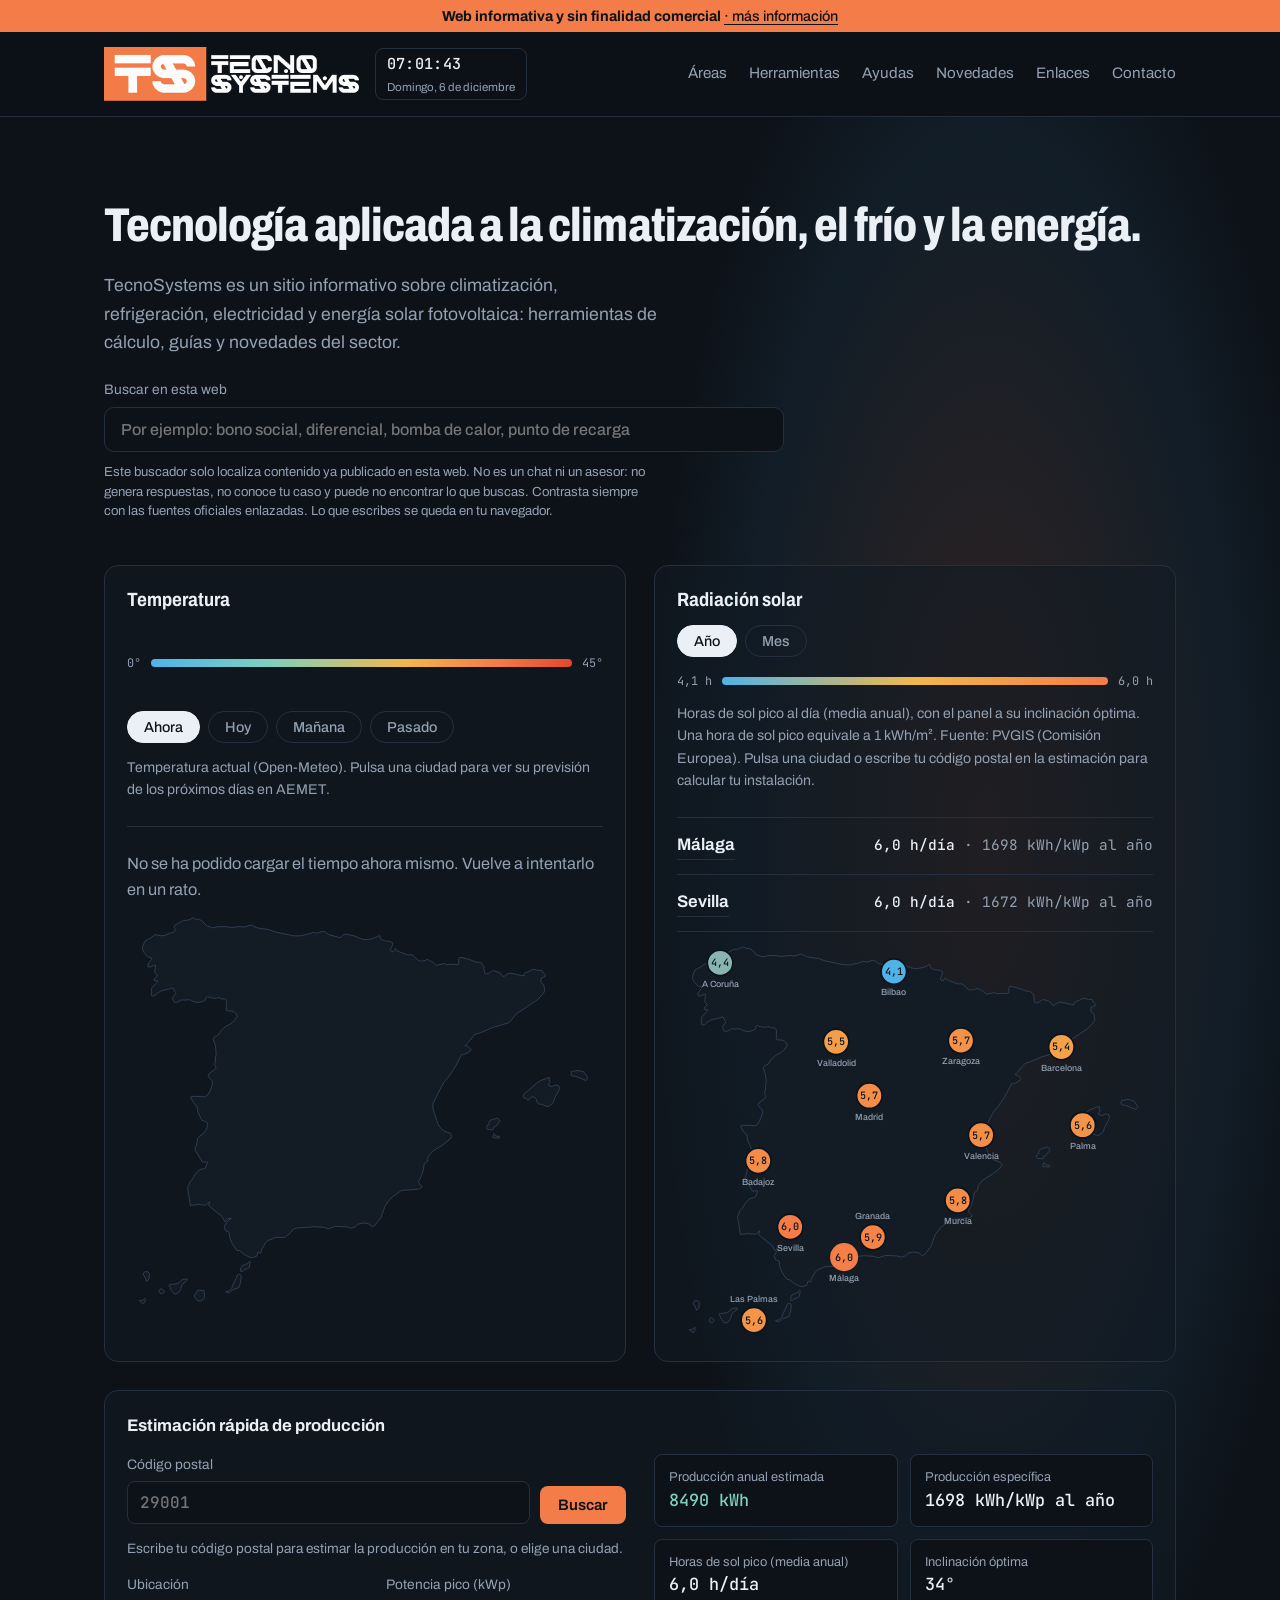
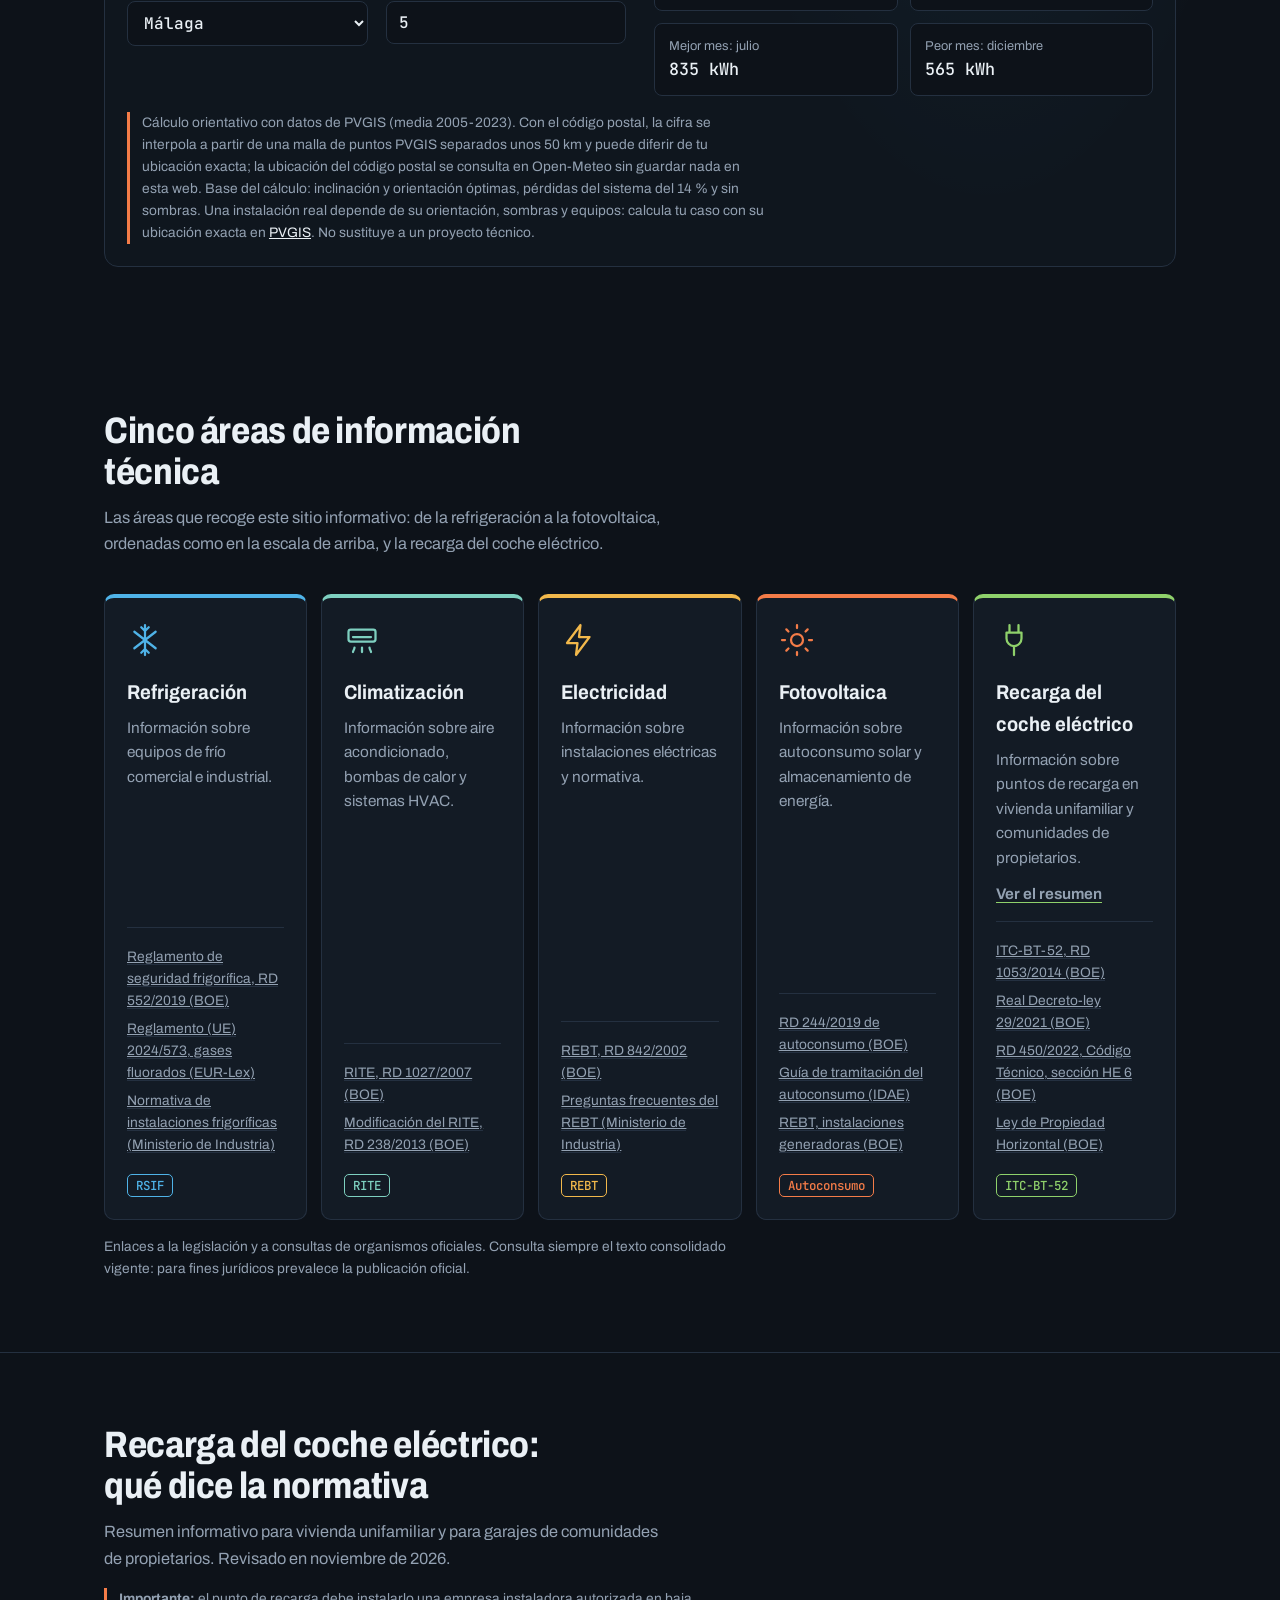
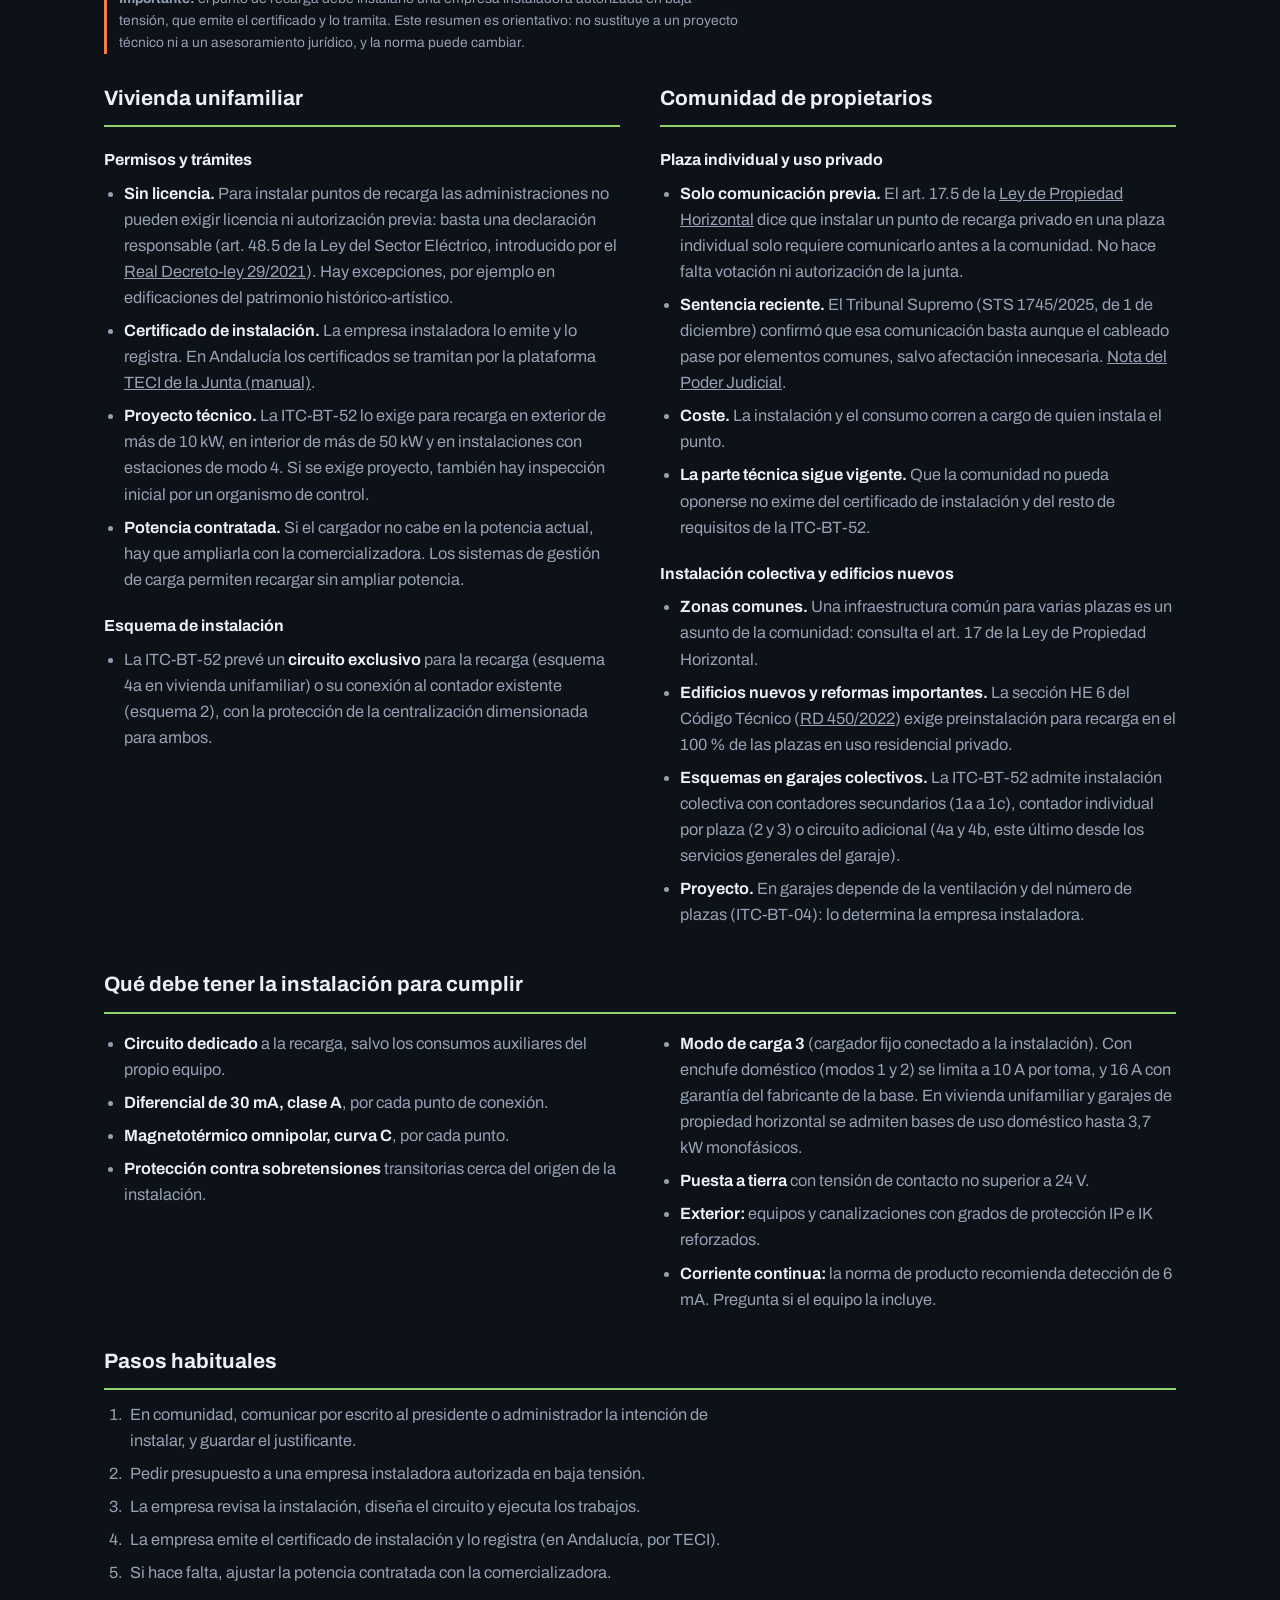
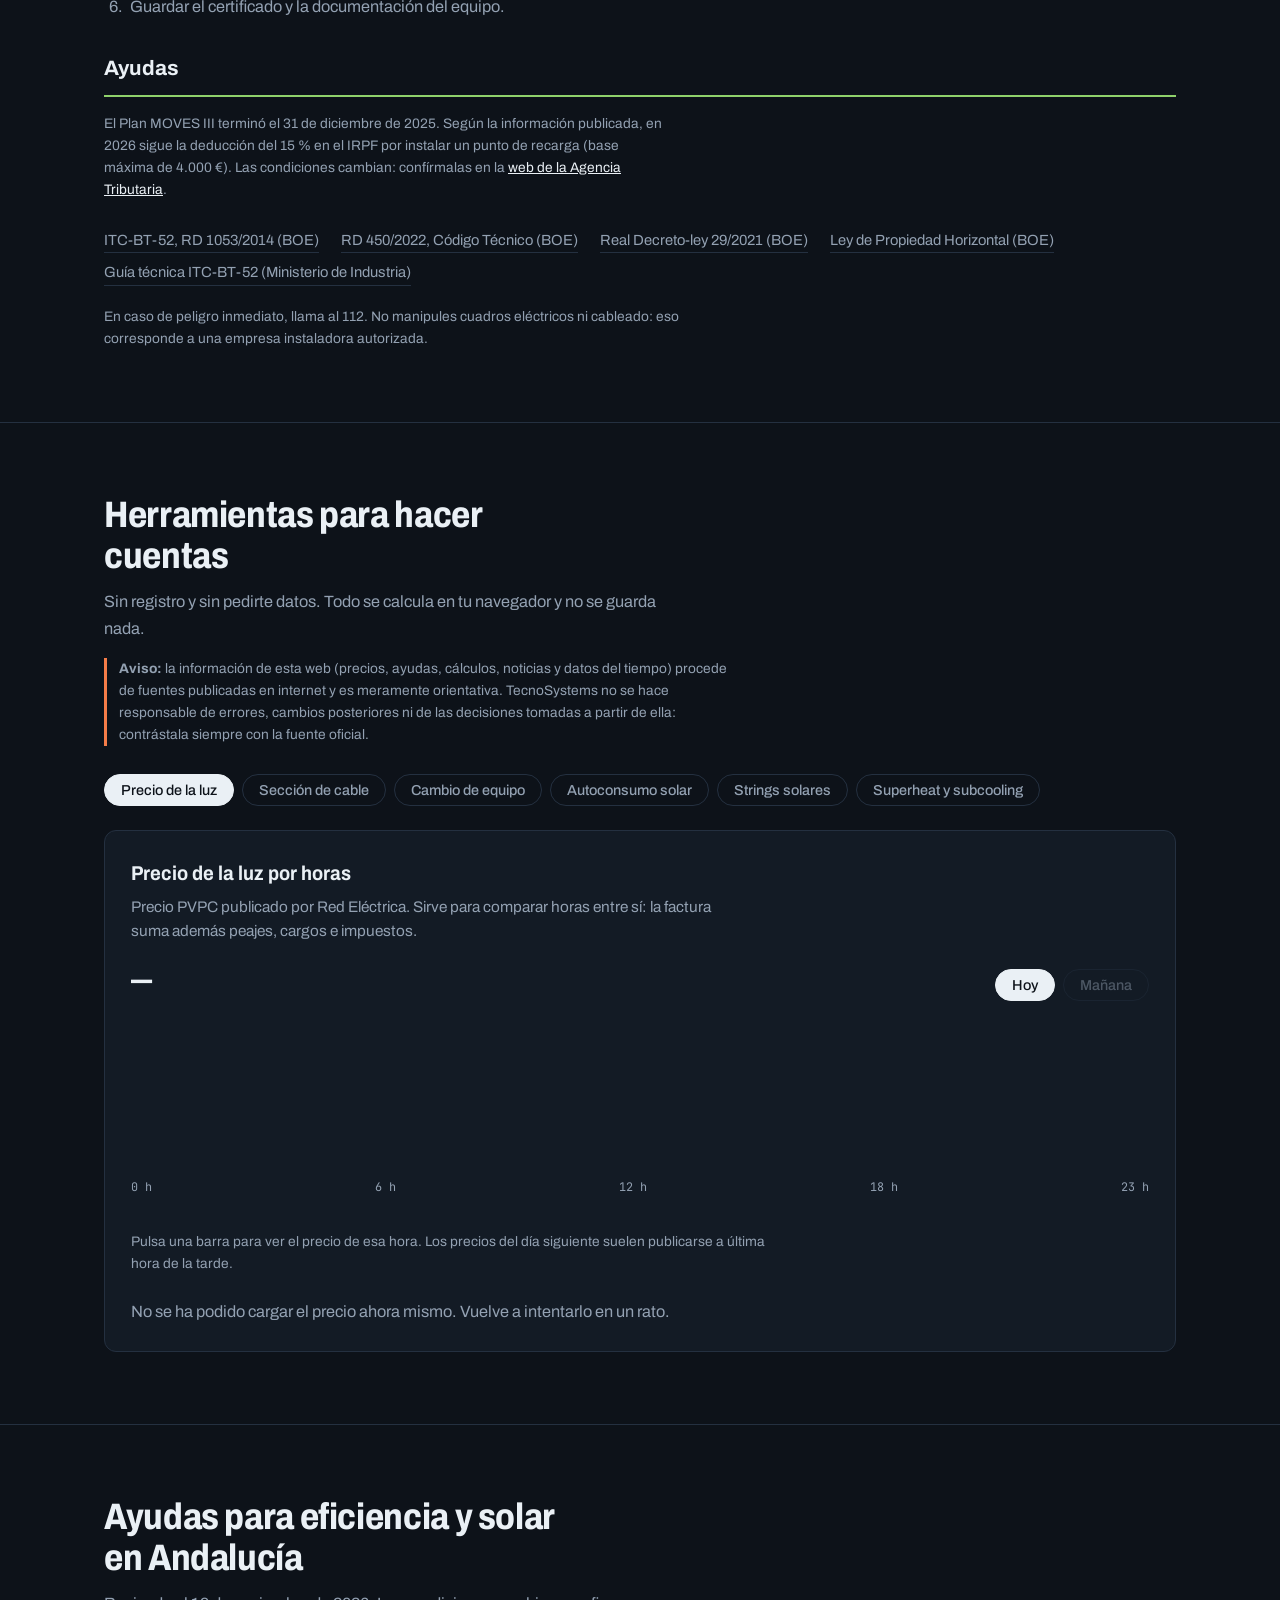
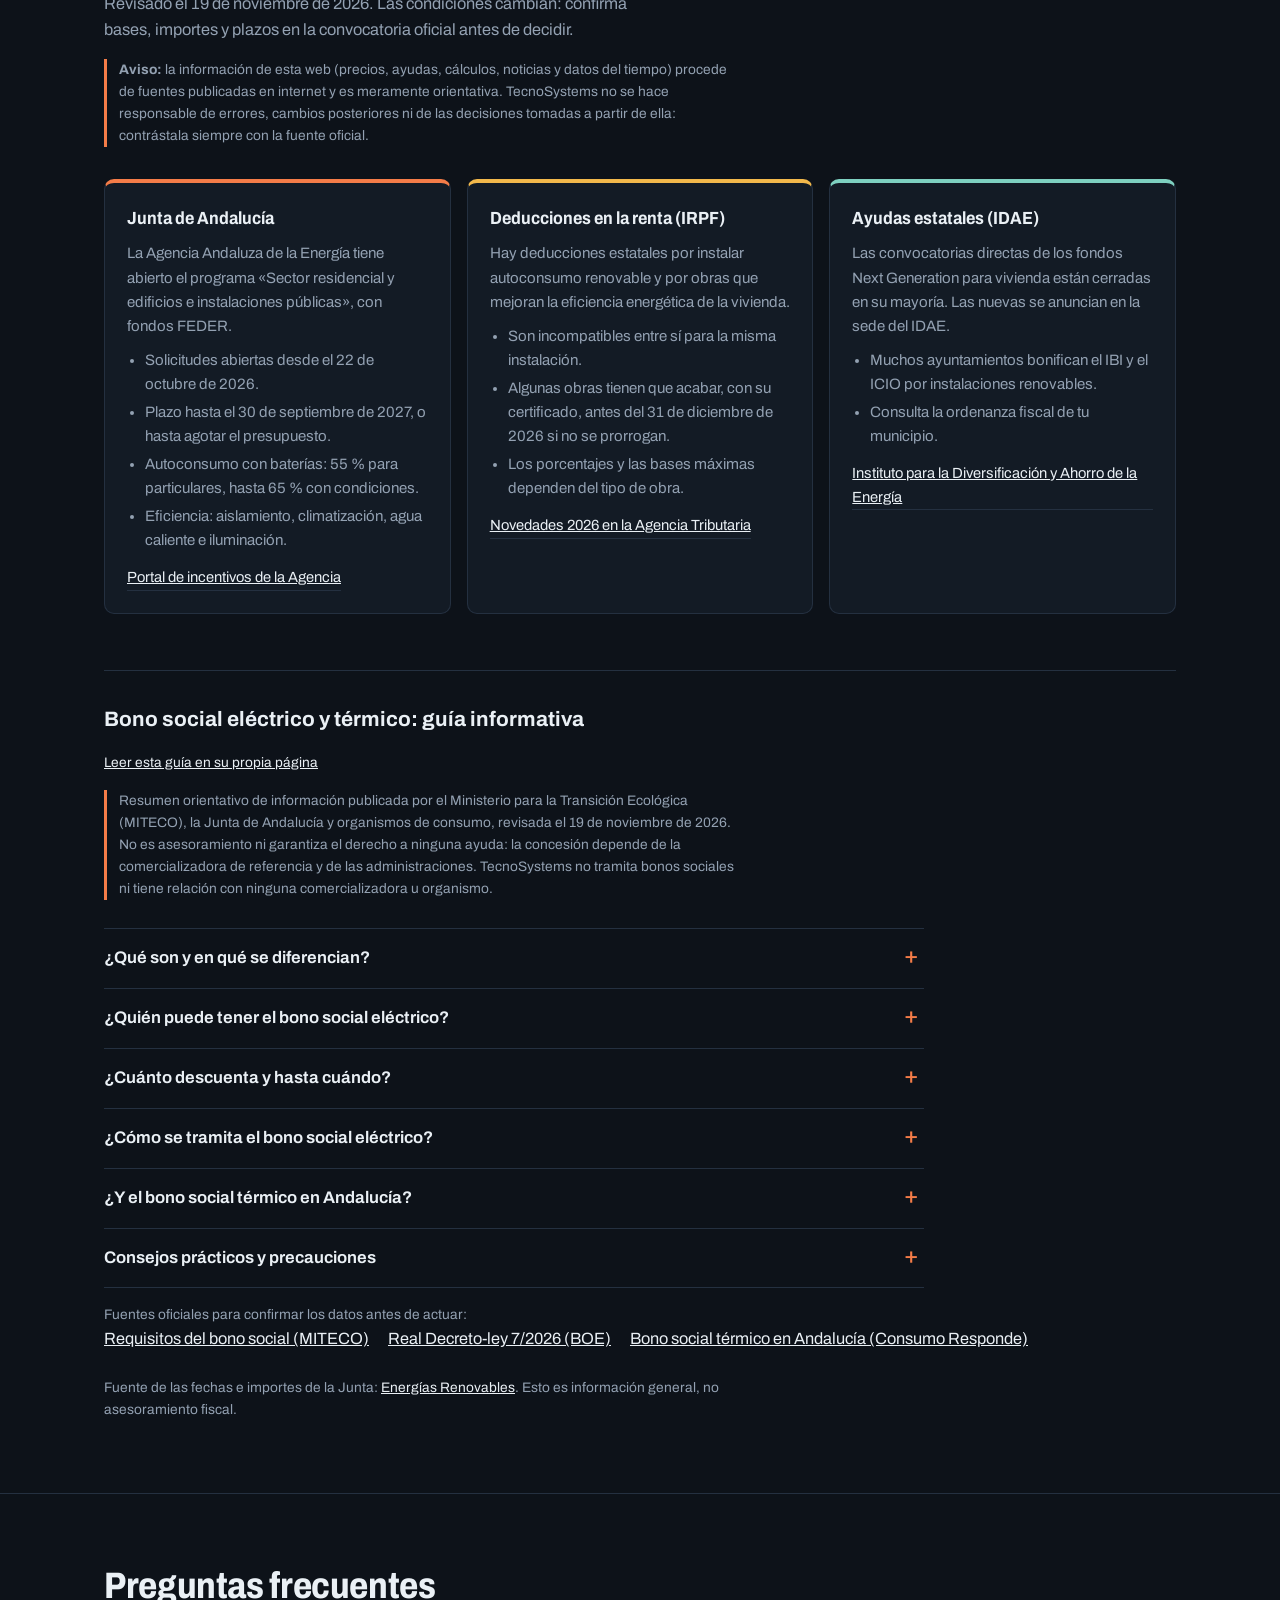
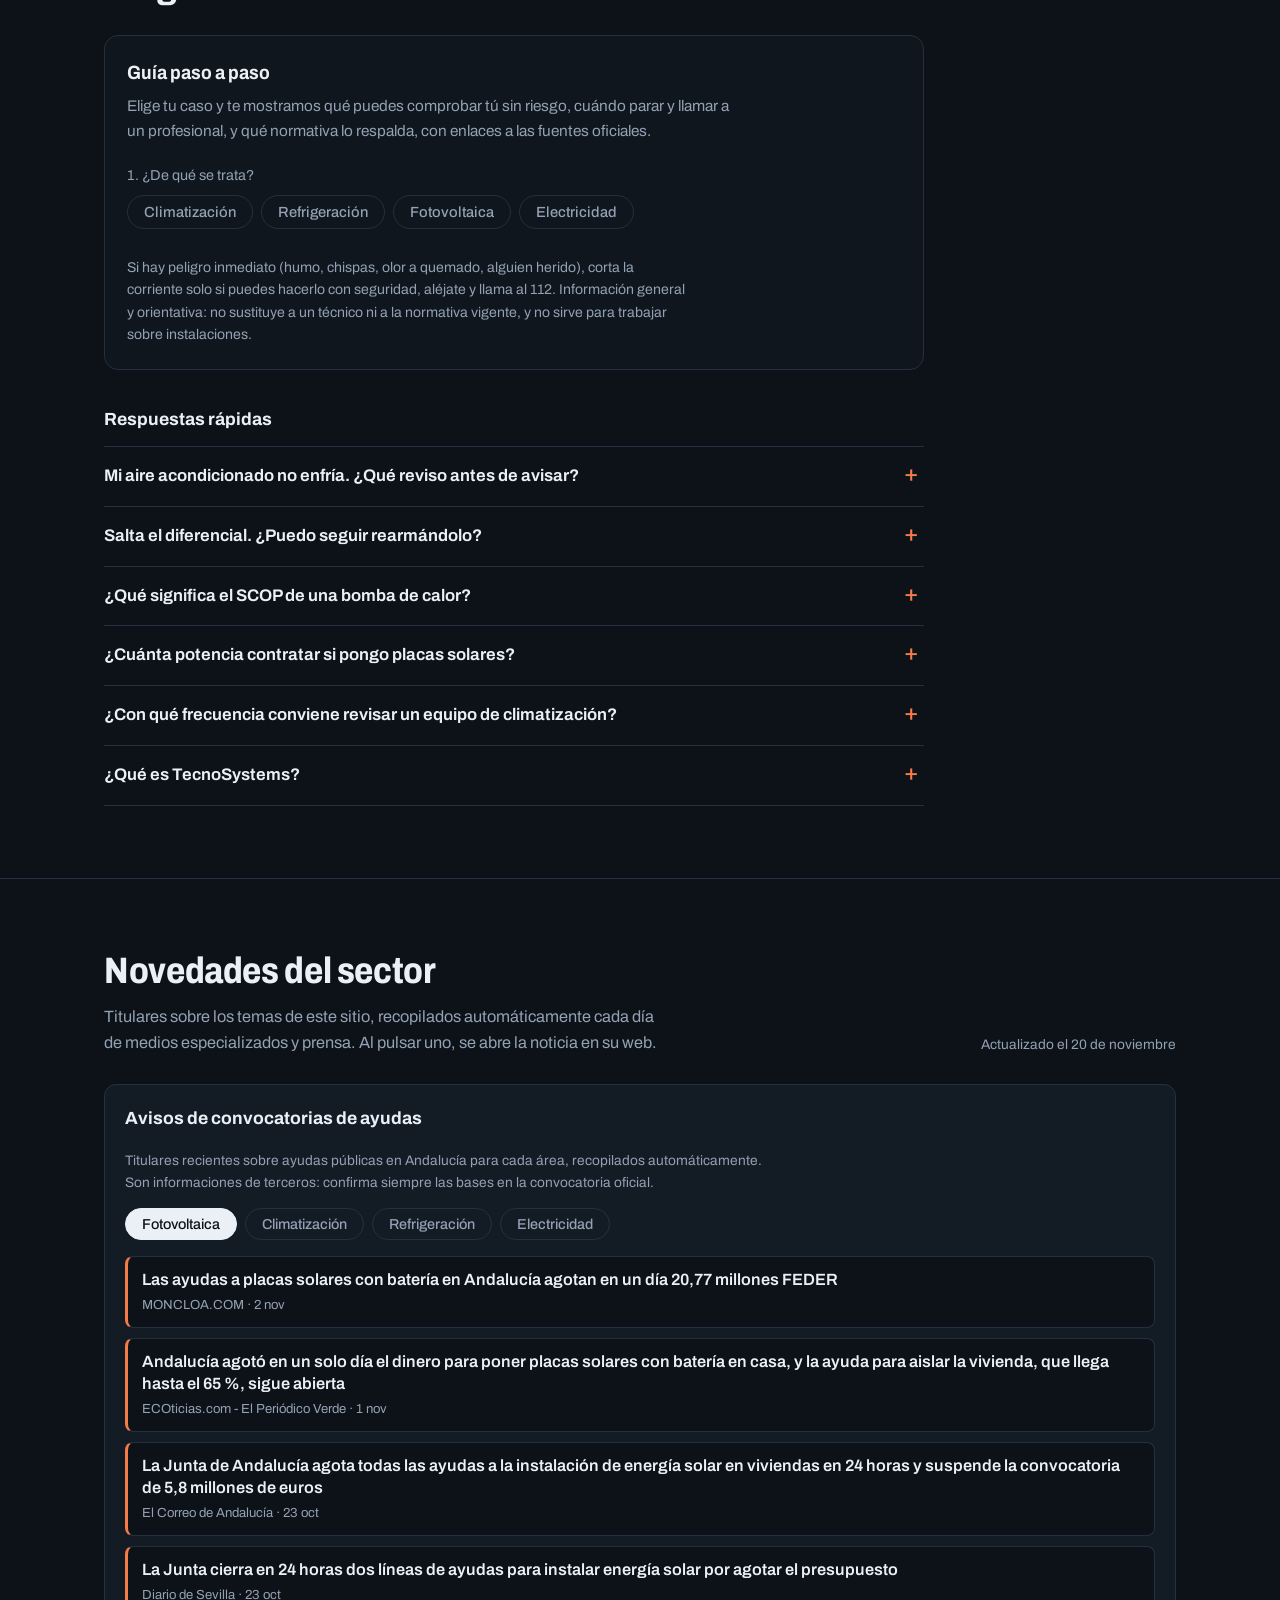
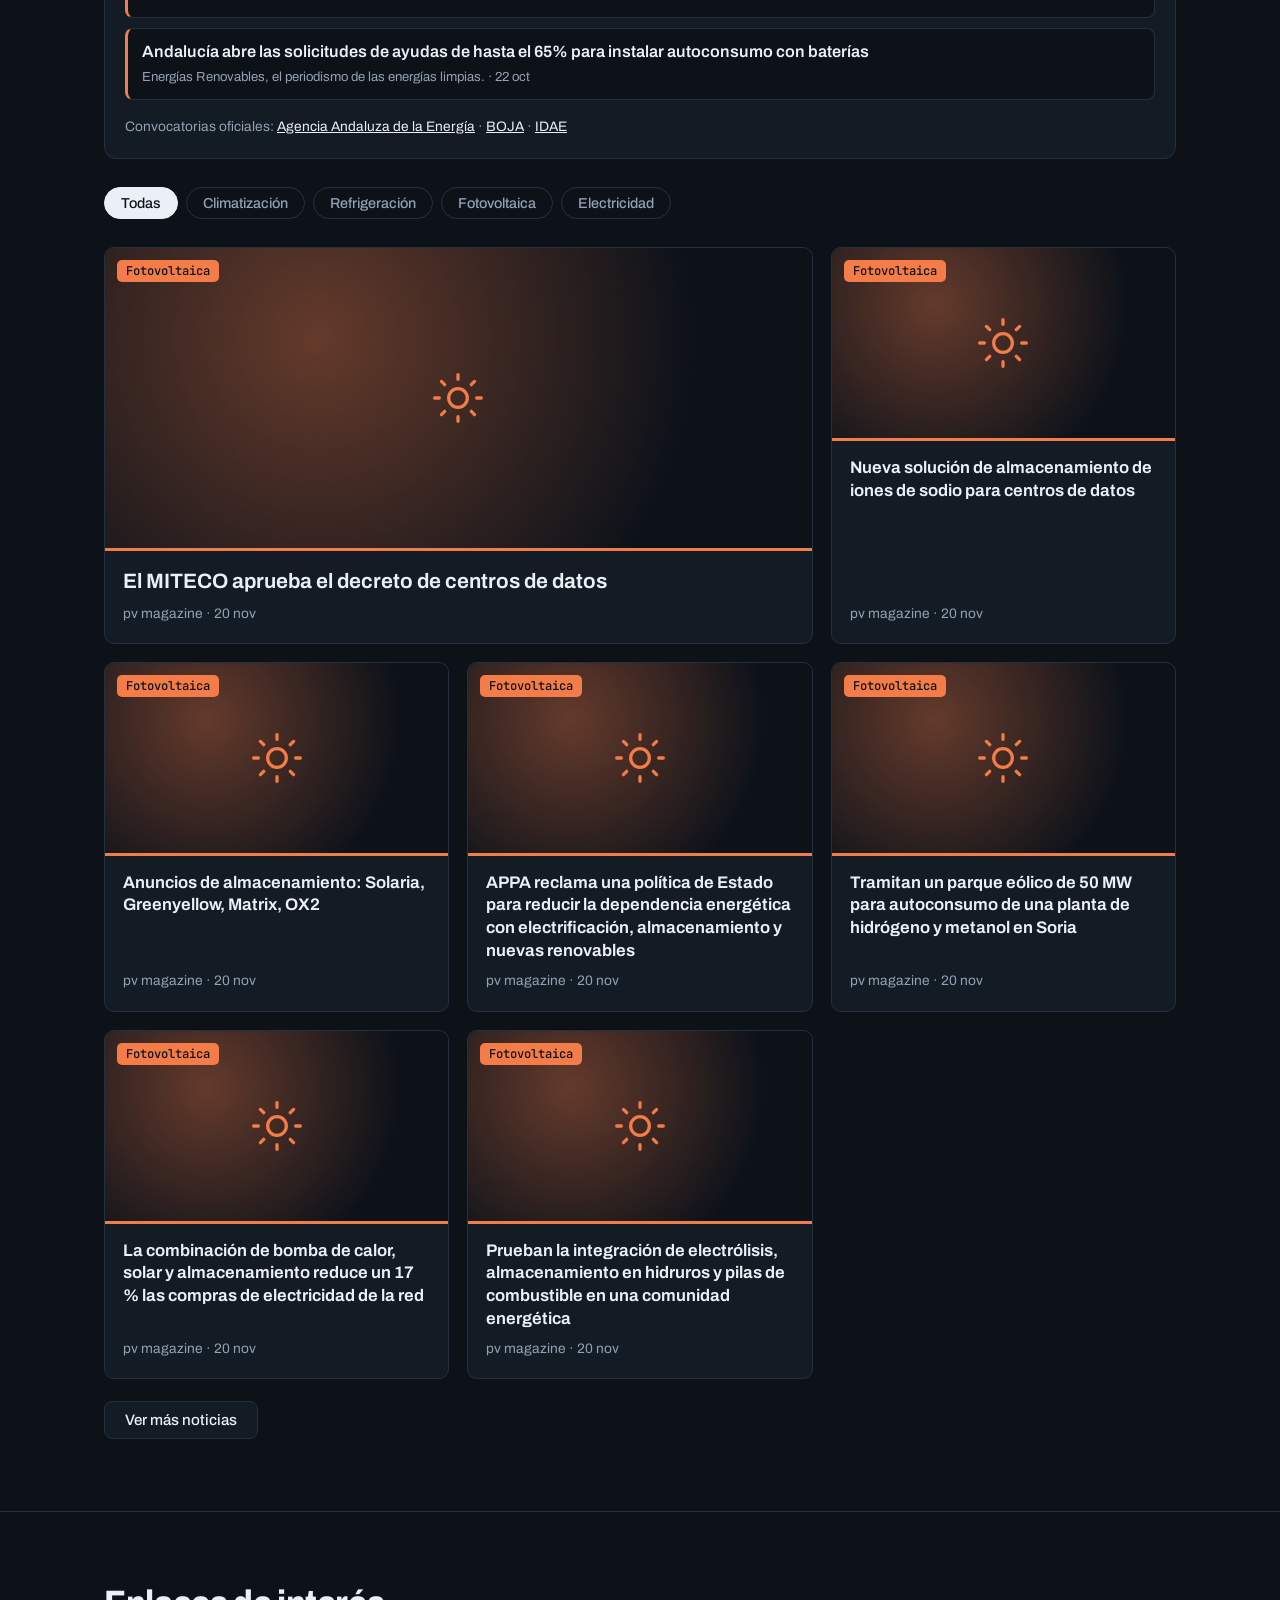
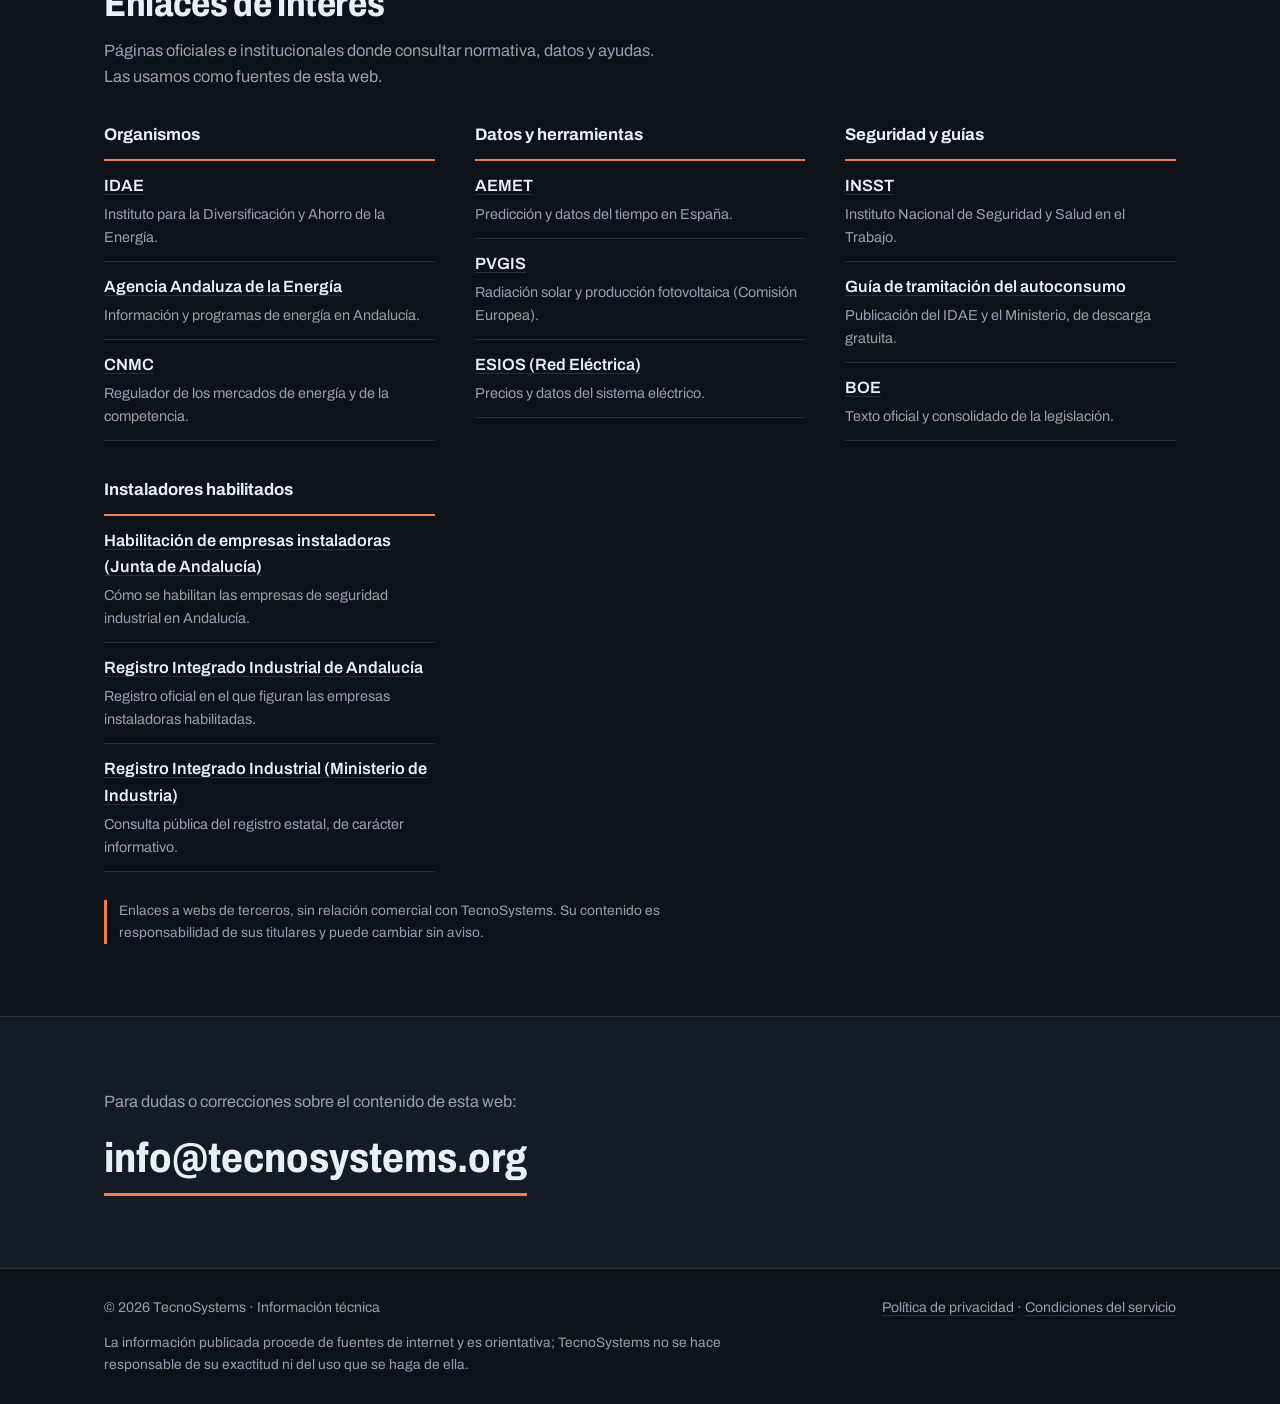
==== commit 721e434c: "Portada: enlace para saltar al contenido, foco más visible y enlaces a las guías Co-Authored-By: Cla" ====
--- a/index.html
+++ b/index.html
@@ -29,6 +29,7 @@
 body{background:var(--bg);color:var(--text);font-family:'Archivo',system-ui,sans-serif;font-size:1.02rem;line-height:1.6;min-height:100vh;display:flex;flex-direction:column;-webkit-font-smoothing:antialiased}
 a{color:inherit}
 :focus-visible{outline:2px solid var(--orange);outline-offset:3px;border-radius:3px}
+.skip{position:absolute;left:-9999px;top:8px;background:var(--orange);color:#0D1219;padding:8px 14px;border-radius:6px;font-weight:700;z-index:100;text-decoration:none}.skip:focus{left:8px}
 .wrap{max-width:1120px;margin:0 auto;padding:0 24px}
 .mono{font-family:'JetBrains Mono',monospace}
 
@@ -239,7 +240,7 @@
 .form{display:grid;grid-template-columns:repeat(3,1fr);gap:14px 18px;margin-top:20px}
 .form label{display:flex;flex-direction:column;gap:5px;font-size:.86rem;color:var(--muted)}
 .form input,.form select{font:500 1rem 'JetBrains Mono',monospace;color:var(--text);background:var(--bg);border:1px solid var(--line);border-radius:8px;padding:10px 12px;width:100%}
-.form input:focus,.form select:focus{border-color:var(--orange);outline:none}
+.form input:focus,.form select:focus{border-color:var(--orange);outline:none;box-shadow:0 0 0 2px var(--orange)}
 .res{display:grid;grid-template-columns:repeat(4,1fr);gap:12px;margin-top:22px}
 .res div{border:1px solid var(--line);border-radius:8px;padding:12px 14px;background:var(--bg)}
 .res small{display:block;color:var(--muted);font-size:.8rem}
@@ -283,7 +284,7 @@
 .gx .gx-urg{margin-top:20px;color:var(--muted);font-size:.88rem;max-width:70ch}
 
 /* Preguntas */
-.buscador{max-width:680px;margin-top:22px}.buscador form{display:block}.buscador label{display:block;font-size:.86rem;color:var(--muted);margin-bottom:6px}.buscador input{font:500 1rem 'Archivo',system-ui,sans-serif;color:var(--text);background:var(--bg);border:1px solid var(--line);border-radius:10px;padding:13px 16px;width:100%}.buscador input:focus{border-color:var(--orange);outline:none}.buscador .bnote{margin-top:10px;font-size:.82rem;line-height:1.5;color:var(--muted);max-width:68ch}.buscador ul{list-style:none;margin-top:12px;background:var(--bg2);border:1px solid var(--line);border-radius:10px;overflow:hidden}.buscador ul[hidden]{display:none}.buscador li a{display:block;padding:12px 16px;text-decoration:none;border-bottom:1px solid var(--line)}.buscador li:last-child a{border-bottom:0}.buscador li a:hover,.buscador li a:focus-visible{background:rgba(255,255,255,.04)}.buscador li b{display:block;font-weight:650;font-size:.97rem}.buscador li small{display:block;color:var(--muted);font-size:.8rem;margin-top:2px}.buscador li span{display:block;color:var(--muted);font-size:.86rem;margin-top:4px}.buscador .bnone{padding:14px 16px;color:var(--muted);font-size:.9rem}.bhit{outline:2px solid var(--orange);outline-offset:4px;border-radius:6px;transition:outline-color .6s}
+.buscador{max-width:680px;margin-top:22px}.buscador form{display:block}.buscador label{display:block;font-size:.86rem;color:var(--muted);margin-bottom:6px}.buscador input{font:500 1rem 'Archivo',system-ui,sans-serif;color:var(--text);background:var(--bg);border:1px solid var(--line);border-radius:10px;padding:13px 16px;width:100%}.buscador input:focus{border-color:var(--orange);outline:none;box-shadow:0 0 0 2px var(--orange)}.buscador .bnote{margin-top:10px;font-size:.82rem;line-height:1.5;color:var(--muted);max-width:68ch}.buscador ul{list-style:none;margin-top:12px;background:var(--bg2);border:1px solid var(--line);border-radius:10px;overflow:hidden}.buscador ul[hidden]{display:none}.buscador li a{display:block;padding:12px 16px;text-decoration:none;border-bottom:1px solid var(--line)}.buscador li:last-child a{border-bottom:0}.buscador li a:hover,.buscador li a:focus-visible{background:rgba(255,255,255,.04)}.buscador li b{display:block;font-weight:650;font-size:.97rem}.buscador li small{display:block;color:var(--muted);font-size:.8rem;margin-top:2px}.buscador li span{display:block;color:var(--muted);font-size:.86rem;margin-top:4px}.buscador .bnone{padding:14px 16px;color:var(--muted);font-size:.9rem}.bhit{outline:2px solid var(--orange);outline-offset:4px;border-radius:6px;transition:outline-color .6s}
 .faq{margin-top:28px;max-width:820px;border-top:1px solid var(--line)}
 .faq details{border-bottom:1px solid var(--line)}
 .faq summary{cursor:pointer;list-style:none;padding:16px 36px 16px 0;font-weight:650;font-size:1.05rem;position:relative}
@@ -384,6 +385,7 @@
 </style>
 </head>
 <body>
+<a class="skip" href="#inicio">Saltar al contenido</a>
 <details class="aviso" id="aviso">
   <summary>Web informativa y sin finalidad comercial <span aria-hidden="true">· más información</span></summary>
   <p>Reúne herramientas de cálculo, datos y novedades sobre climatización, refrigeración, electricidad y energía solar, con fines divulgativos. No ofrece servicios, presupuestos ni contratación, no incluye publicidad y no obtiene beneficio económico.</p>
@@ -1686,6 +1688,7 @@
       T.appendChild(btn(t.name, curT === t, function(){ curT = t; drawTopics(); drawResult(true); }));
     });
   }
+  var PAGES = {dif:'diferencial-que-salta.html',nofria:'aire-no-enfria.html',gotea:'aire-gotea.html',mant:'mantenimiento-climatizacion.html',nevera:'nevera-no-enfria.html',magneto:'salta-el-magnetotermico.html',caliente:'enchufe-caliente.html',puedo:'que-puedo-tocar.html'};
   function drawResult(focus){
     R.textContent = '';
     if(!curT){ R.hidden = true; return; }
@@ -1712,6 +1715,9 @@
         var li = h('li'), a = h('a', S[k][0]); a.href = S[k][1]; a.target = '_blank'; a.rel = 'noopener noreferrer'; li.appendChild(a); l.appendChild(li);
       });
       d.appendChild(l); R.appendChild(d);
+    }
+    if(PAGES[t.id]){
+      var lp = h('p'), ap = h('a', 'Leer esta guía en su propia página'); ap.href = PAGES[t.id]; ap.style.color = 'var(--text)'; lp.appendChild(ap); R.appendChild(lp);
     }
     if(t.link){
       var lk = h('p'), a2 = h('a', t.link[0]); a2.href = t.link[1]; a2.style.color = 'var(--text)'; lk.appendChild(a2); R.appendChild(lk);
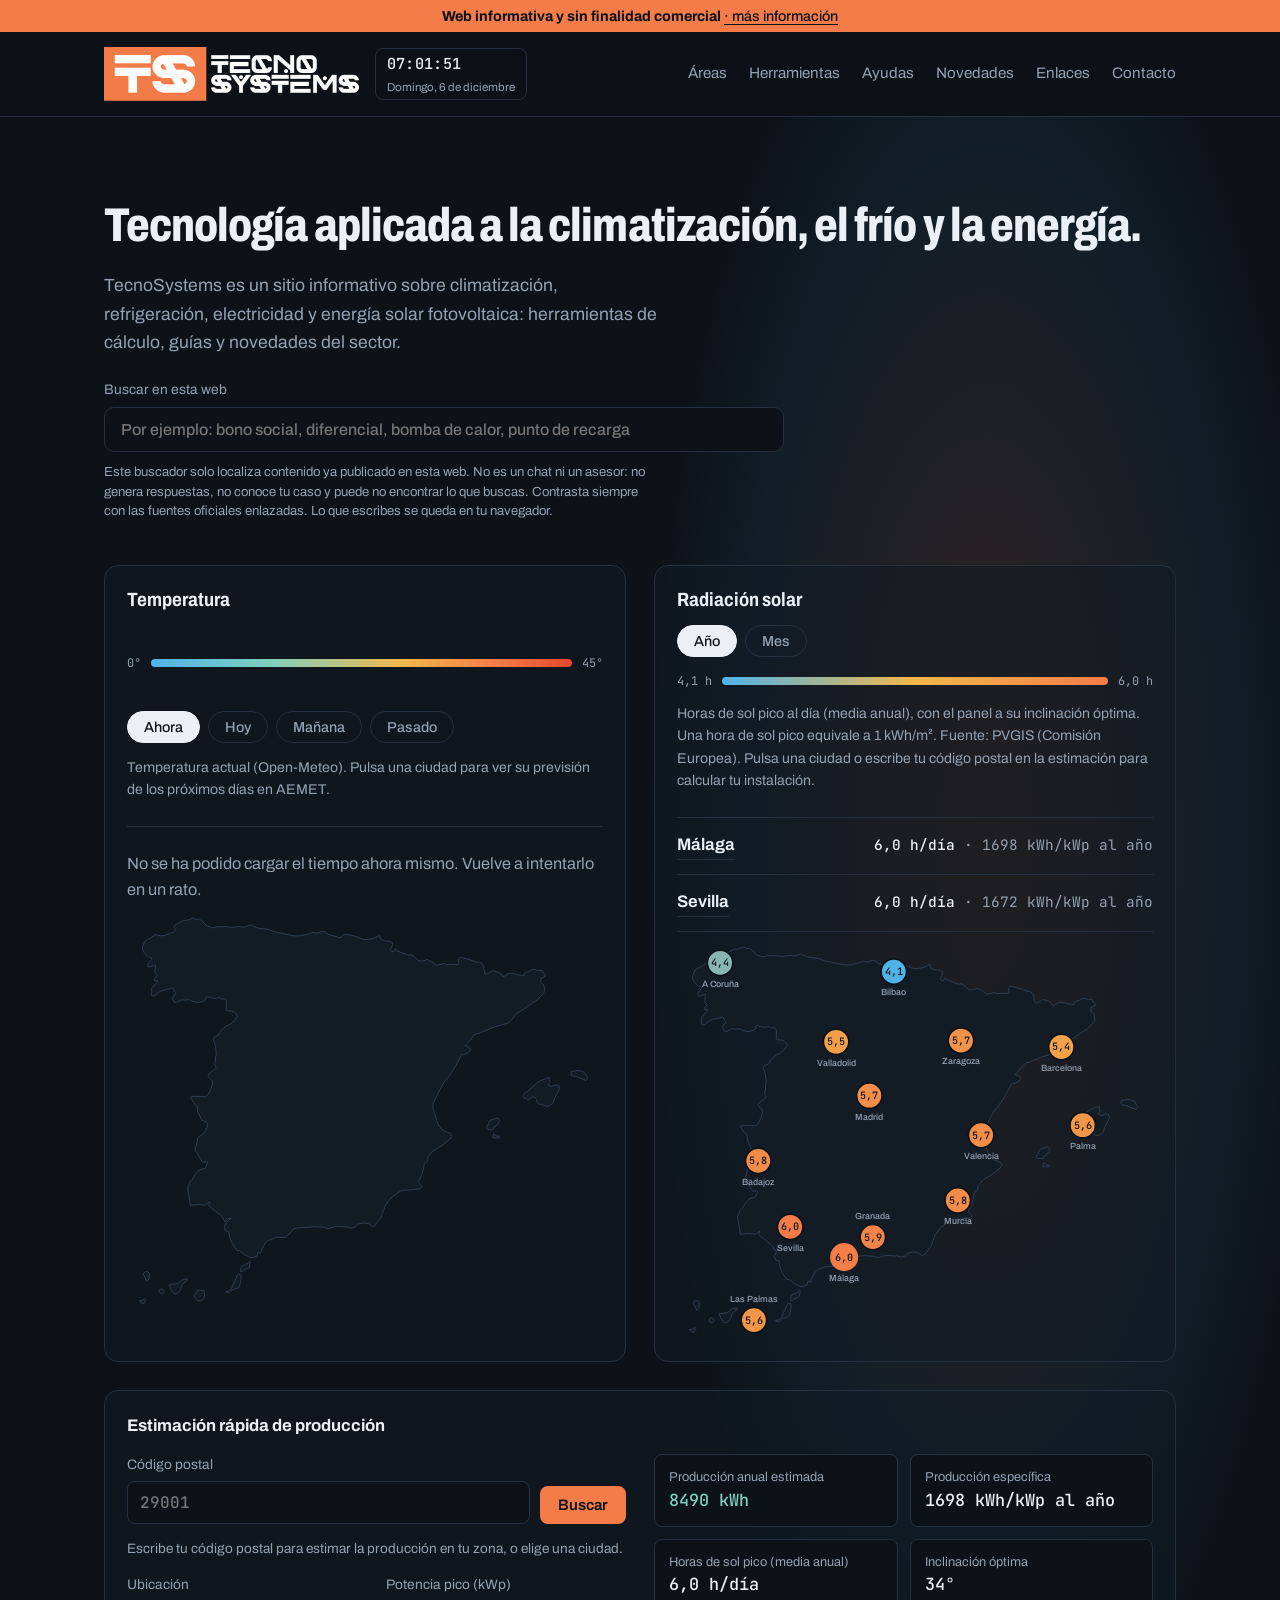
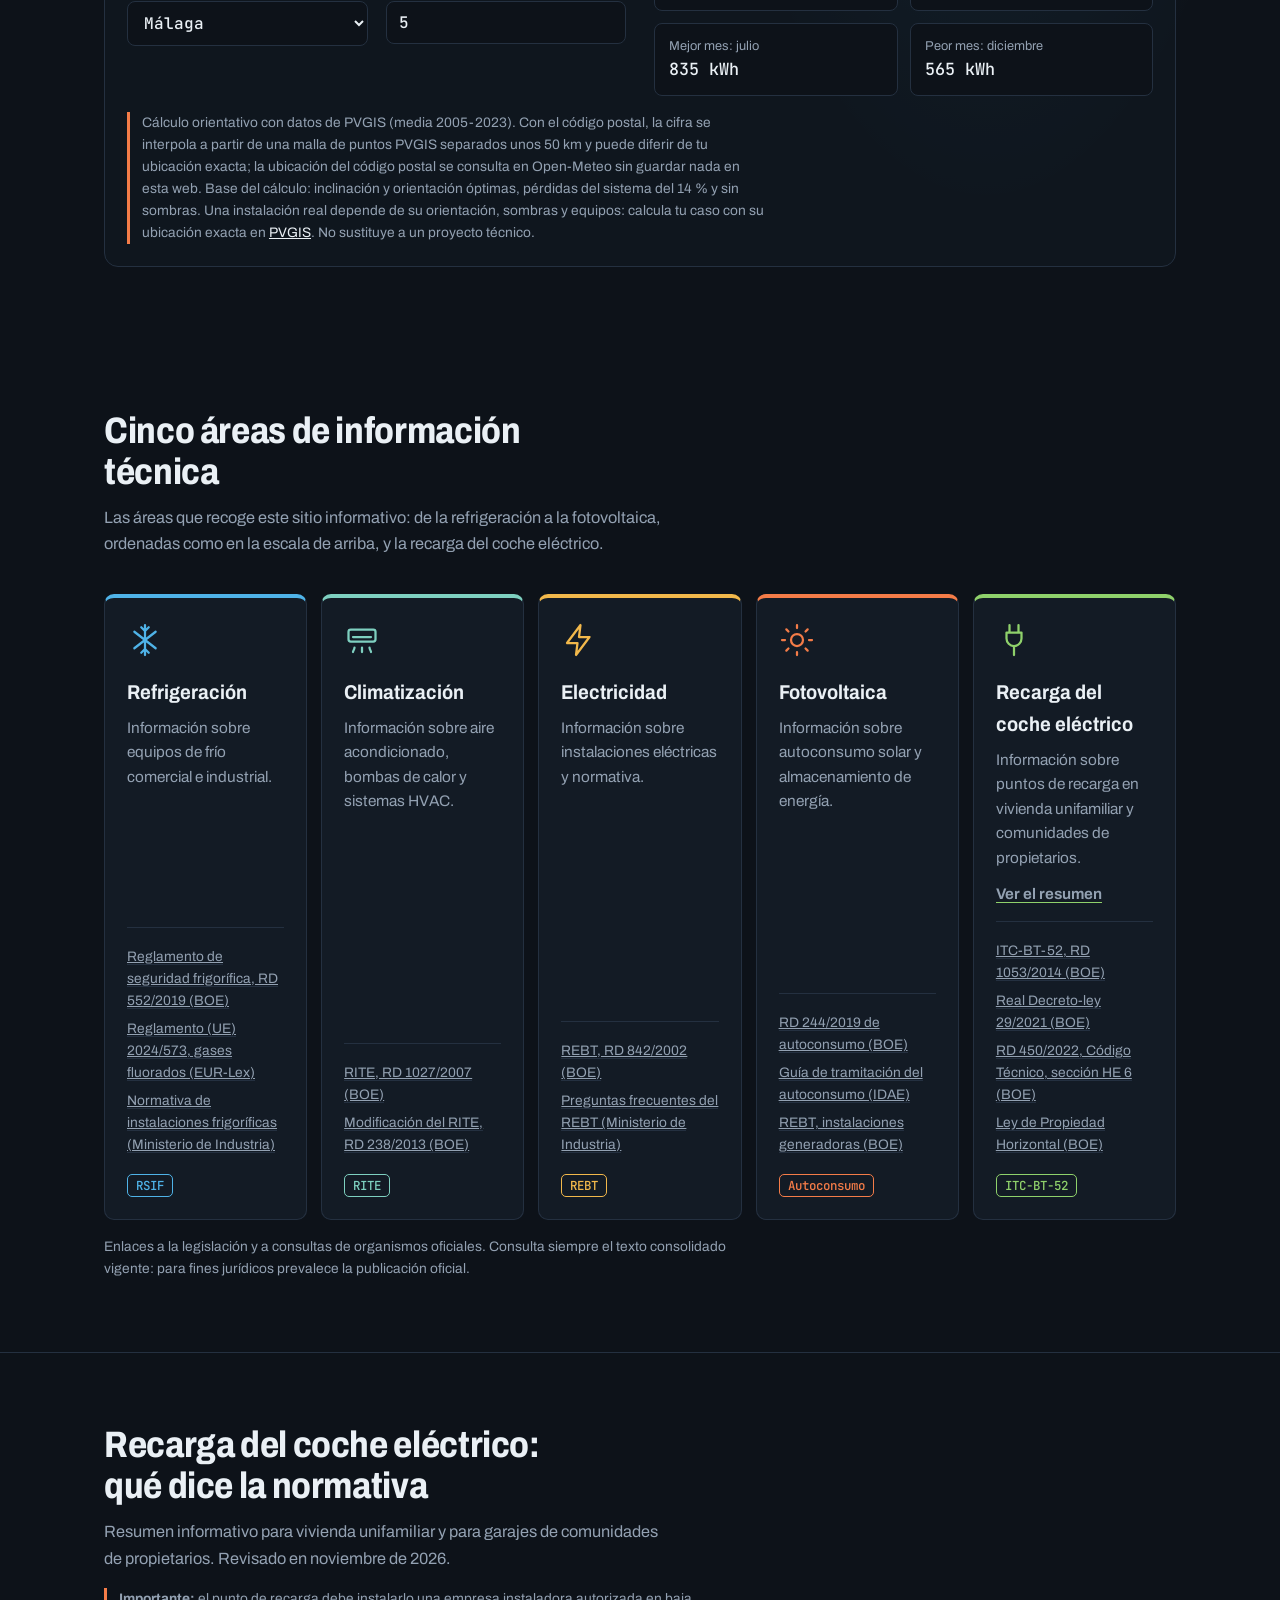
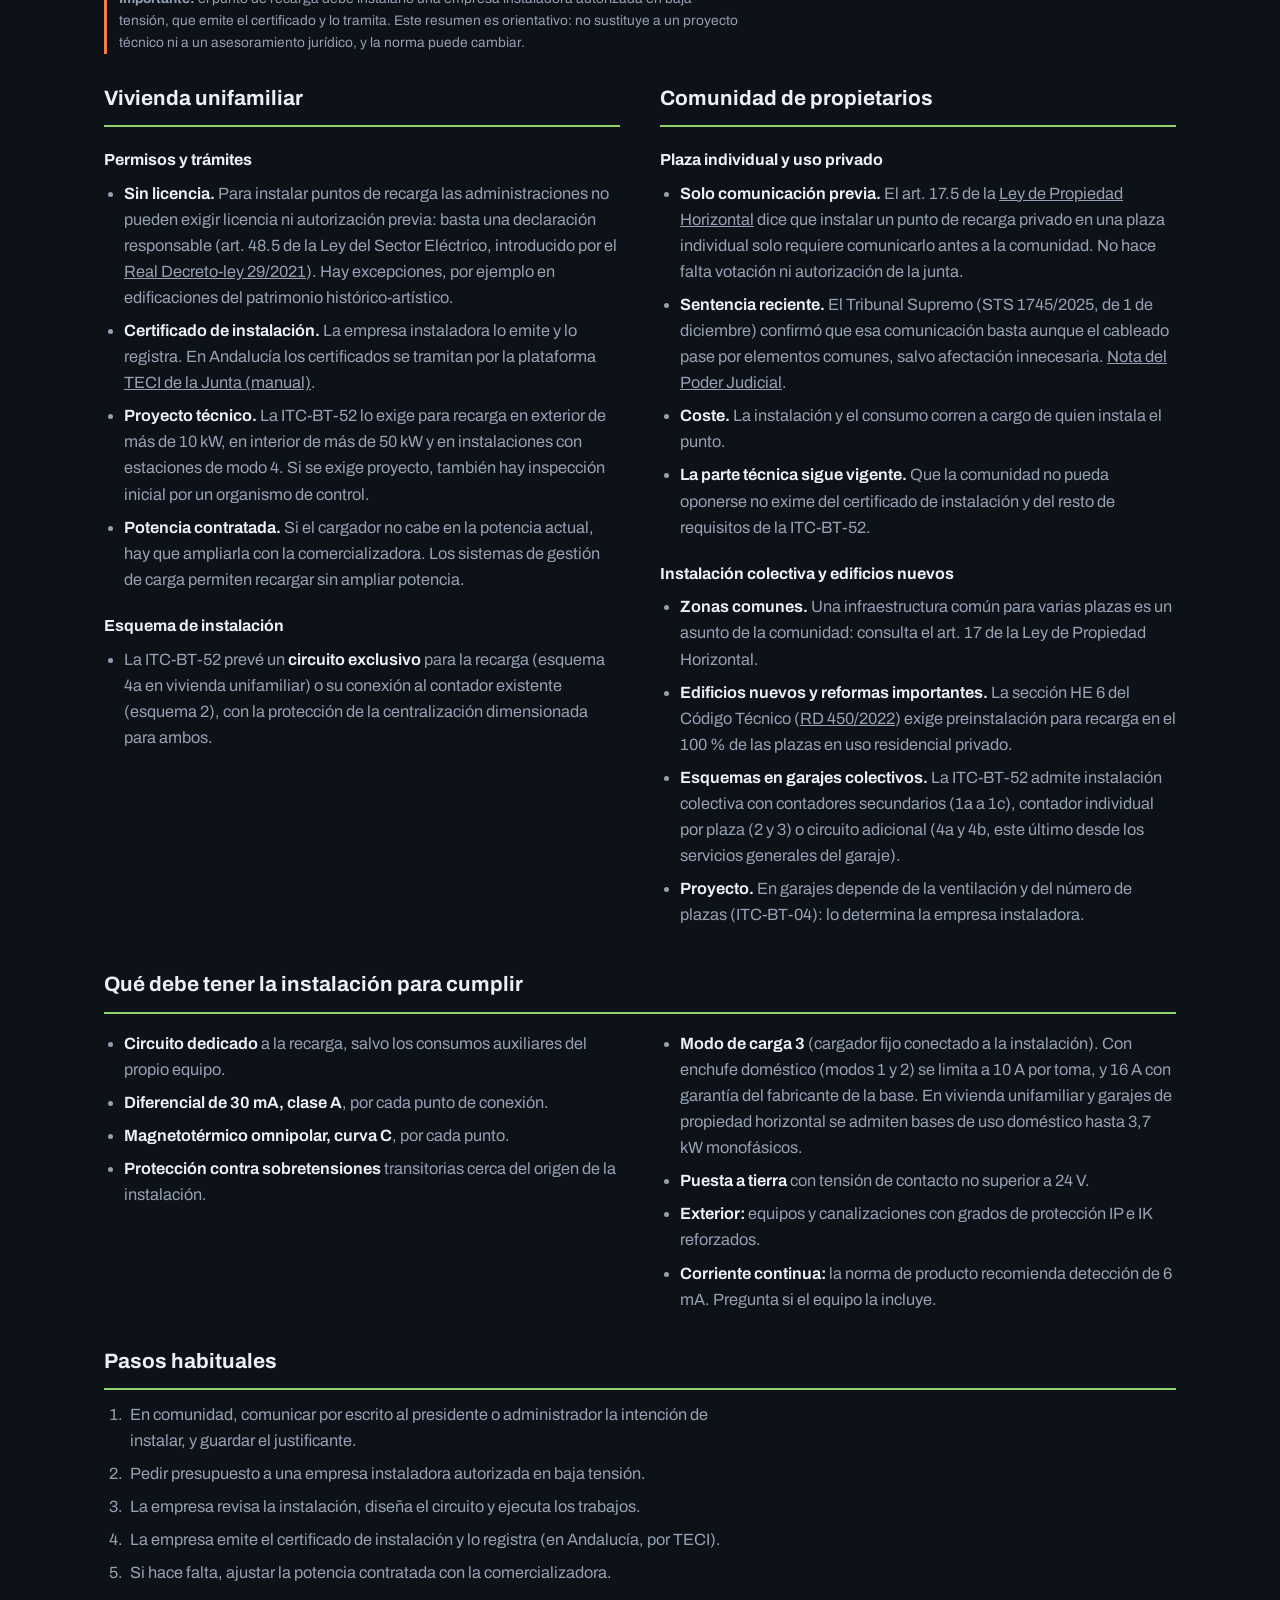
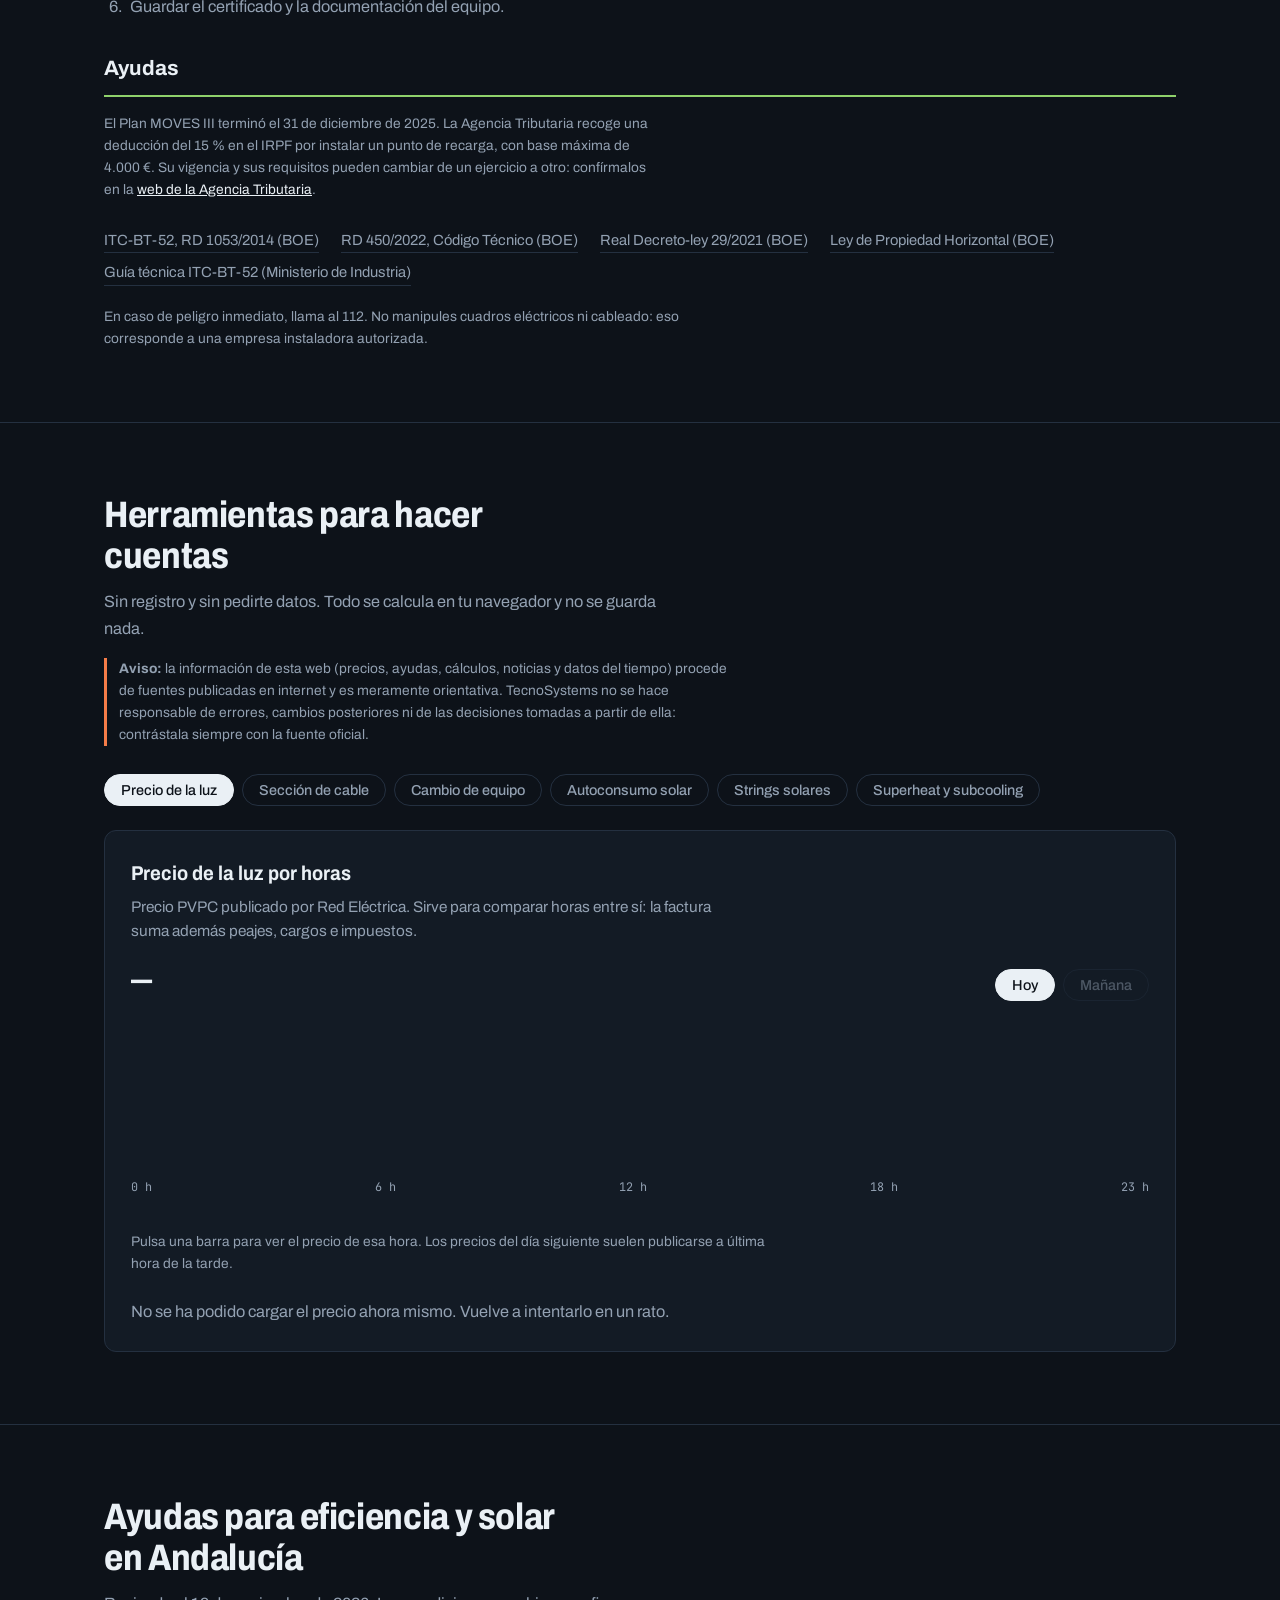
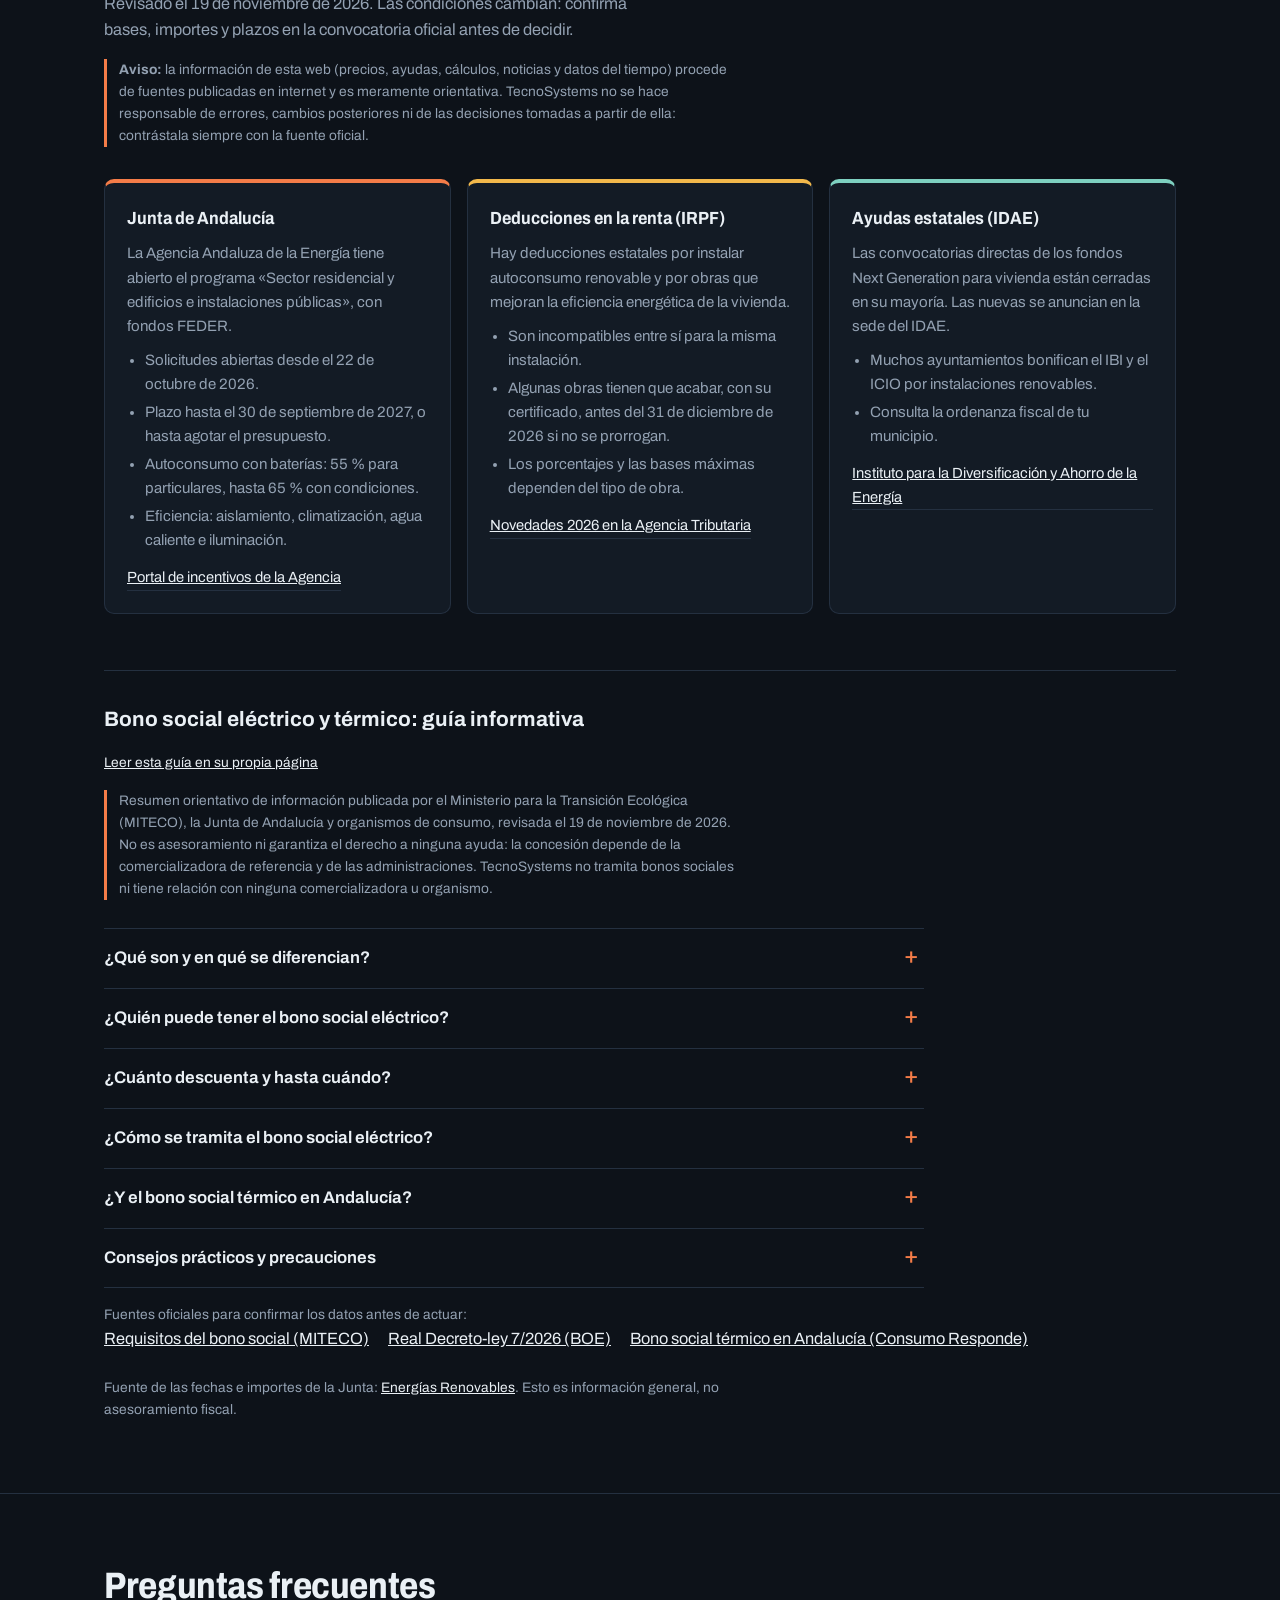
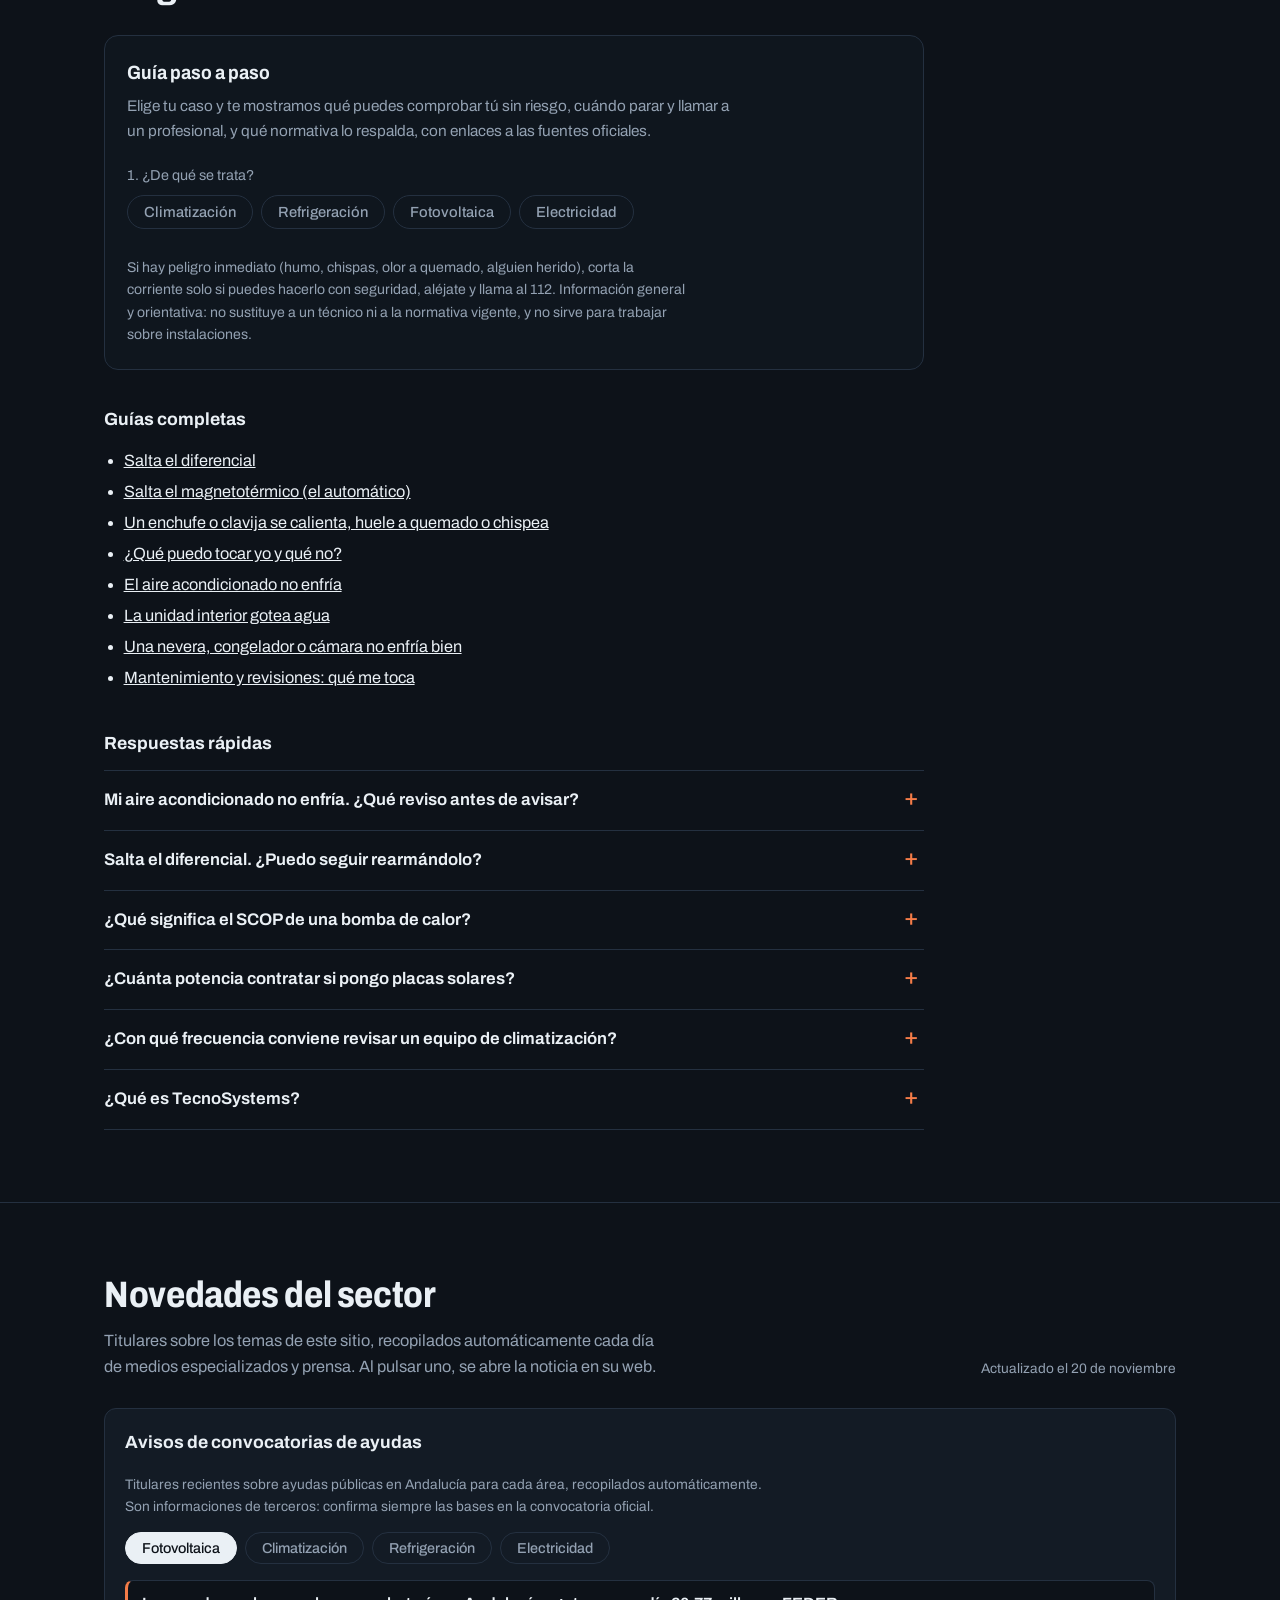
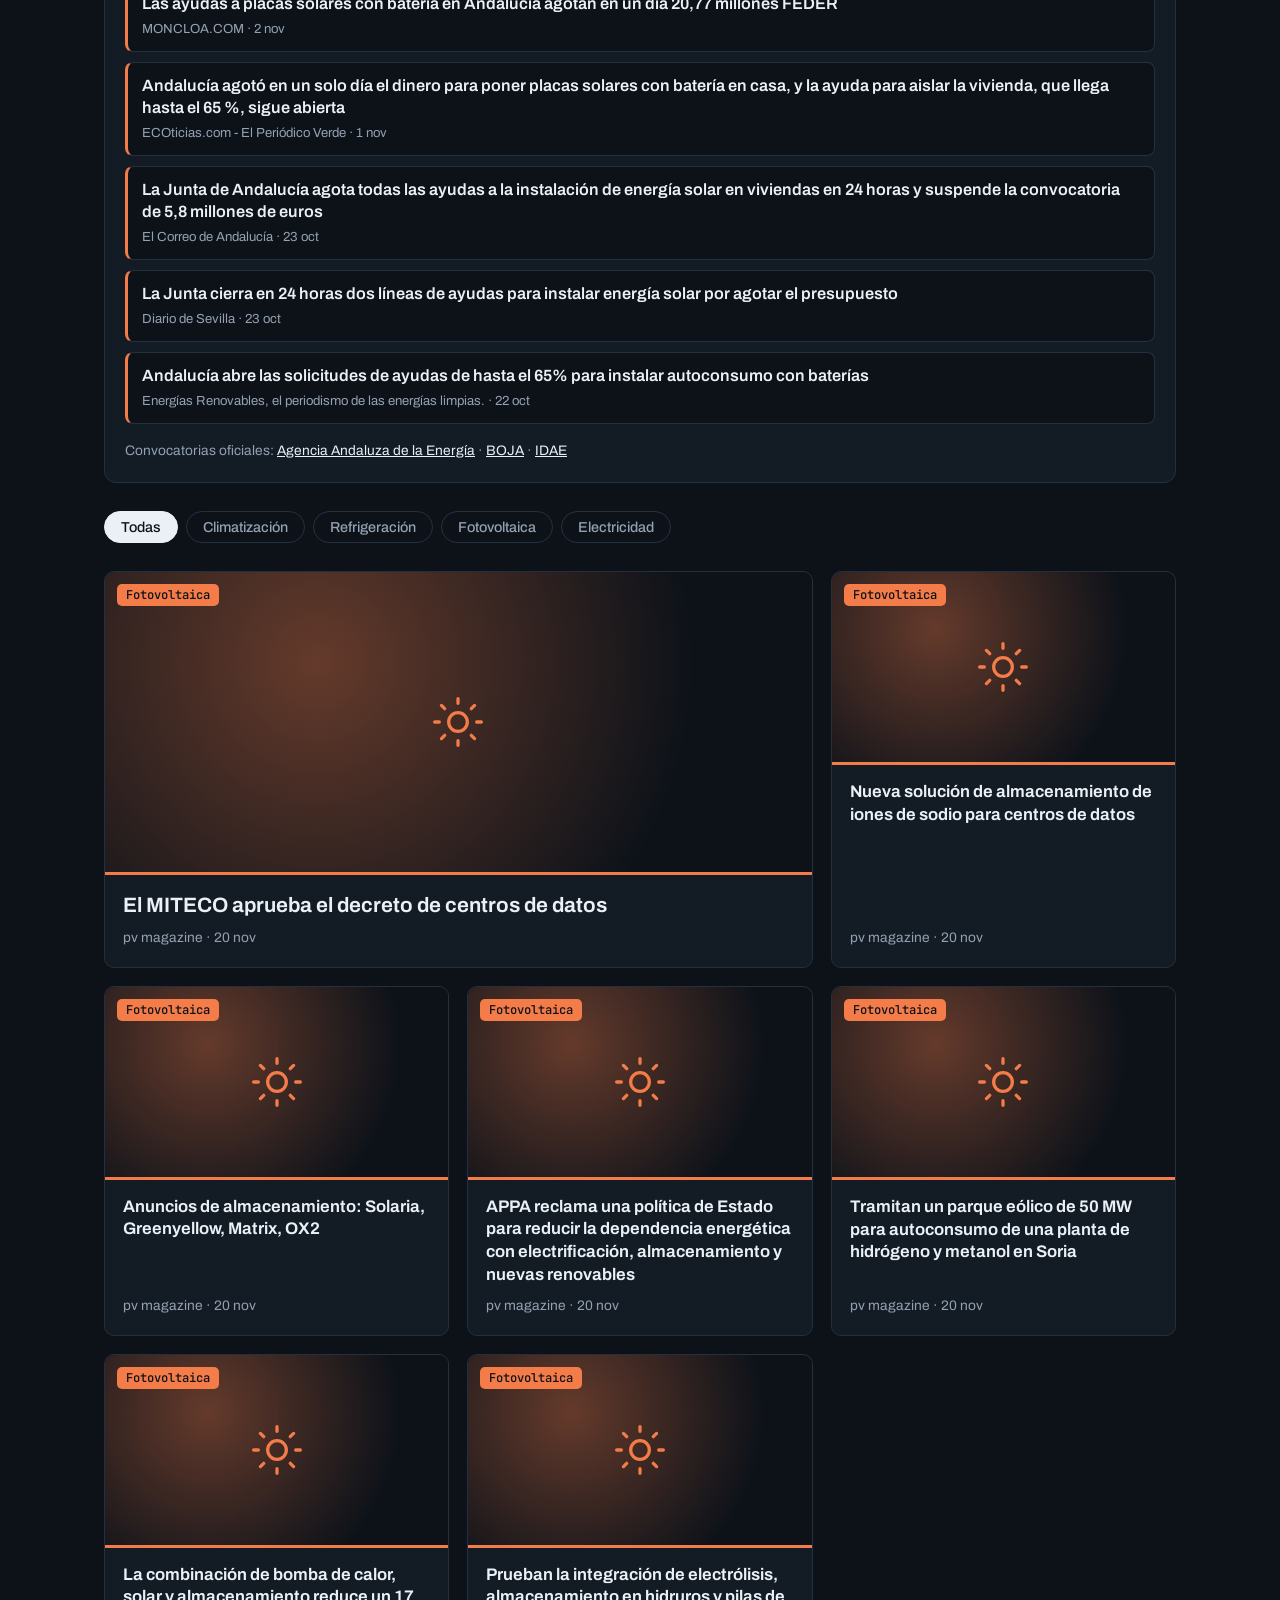
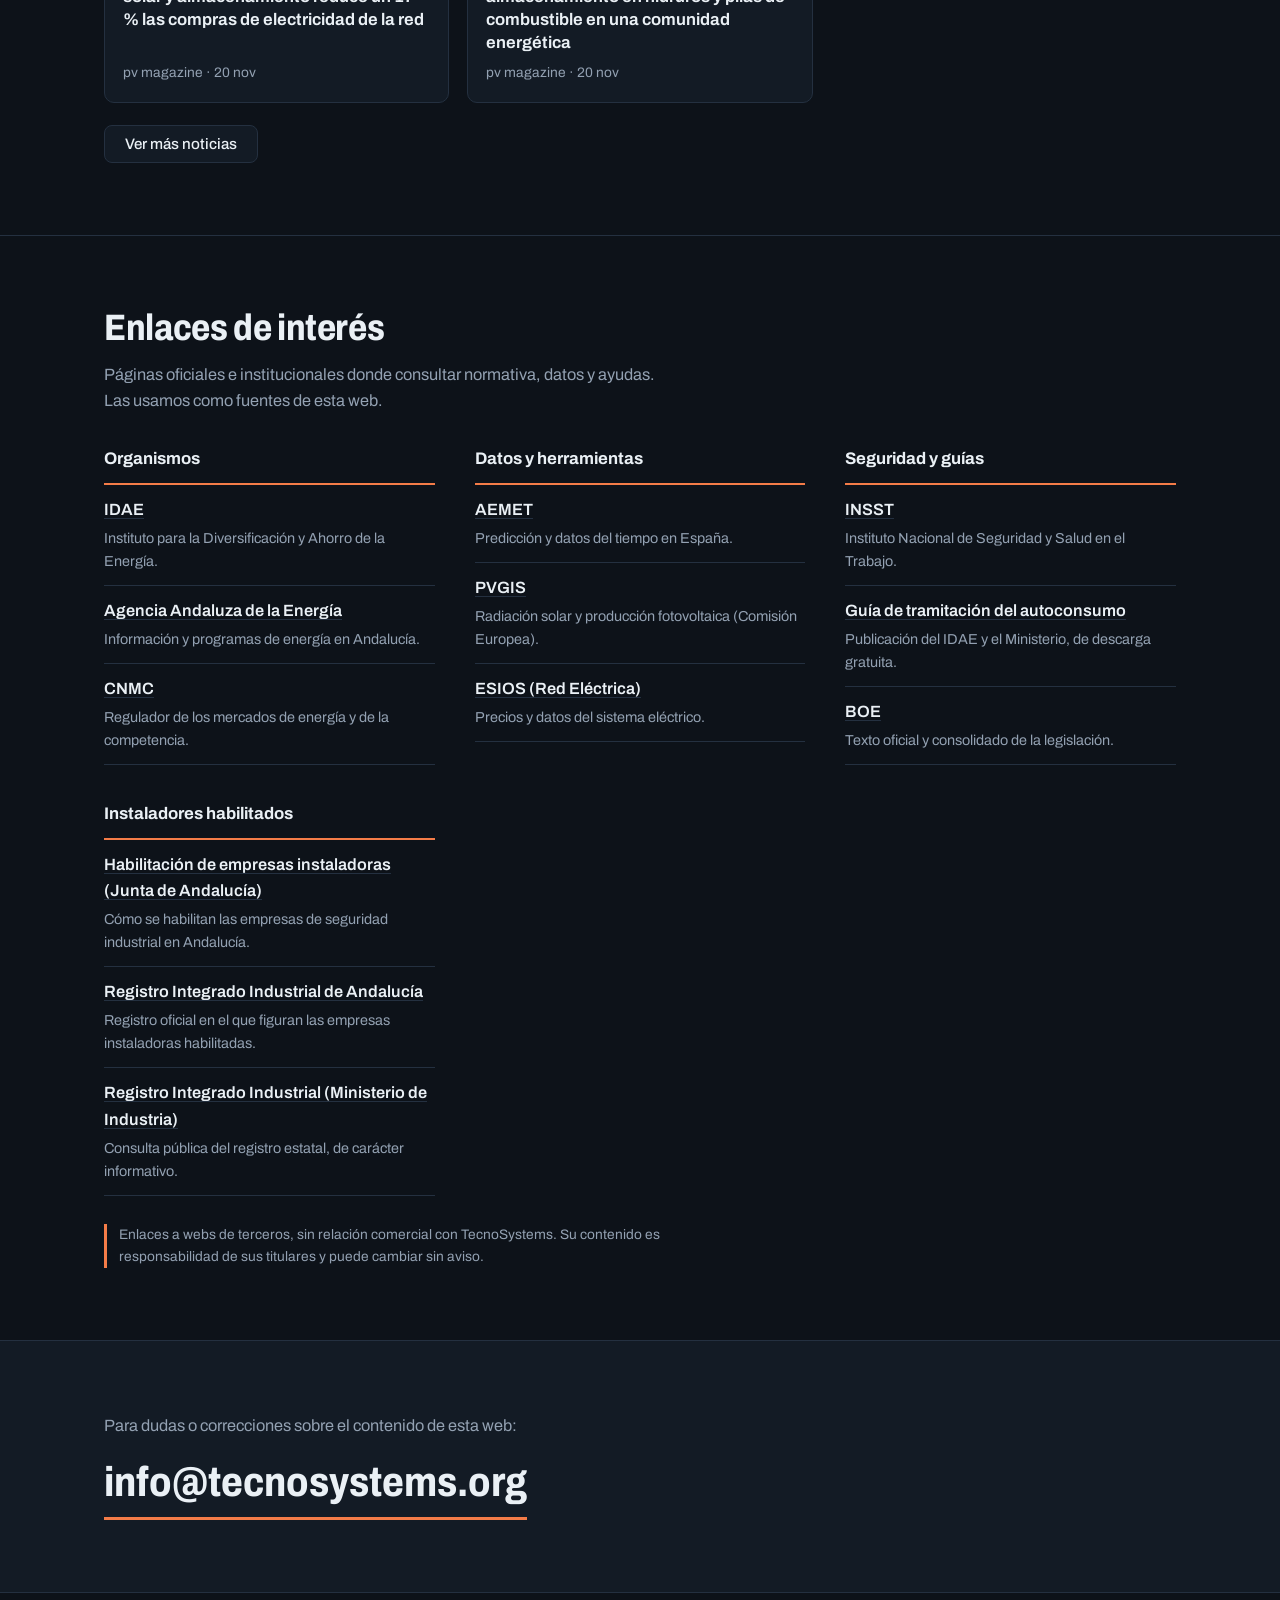
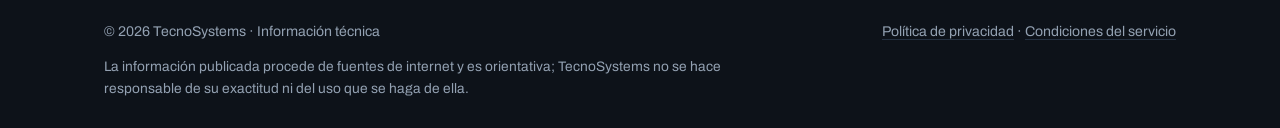
==== commit 1e8a5ad9: "Portada: lista visible de guías completas y texto del IRPF más prudente Co-Authored-By: Claude Sonne" ====
--- a/index.html
+++ b/index.html
@@ -638,7 +638,7 @@
           <li>Guardar el certificado y la documentación del equipo.</li>
         </ol>
         <h3 style="margin-top:32px">Ayudas</h3>
-        <p class="fine" style="max-width:70ch">El Plan MOVES III terminó el 31 de diciembre de 2025. Según la información publicada, en 2026 sigue la deducción del 15 % en el IRPF por instalar un punto de recarga (base máxima de 4.000 €). Las condiciones cambian: confírmalas en la <a href="https://sede.agenciatributaria.gob.es/Sede/ayuda/manuales-videos-folletos/manuales-practicos/irpf-2025/c16-deducciones-generales-cuota/deducciones-adquisicion-vehiculos-electricos-puntos-recarga.html" target="_blank" rel="noopener noreferrer">web de la Agencia Tributaria</a>.</p>
+        <p class="fine" style="max-width:70ch">El Plan MOVES III terminó el 31 de diciembre de 2025. La Agencia Tributaria recoge una deducción del 15 % en el IRPF por instalar un punto de recarga, con base máxima de 4.000 €. Su vigencia y sus requisitos pueden cambiar de un ejercicio a otro: confírmalos en la <a href="https://sede.agenciatributaria.gob.es/Sede/ayuda/manuales-videos-folletos/manuales-practicos/irpf-2025/c16-deducciones-generales-cuota/deducciones-adquisicion-vehiculos-electricos-puntos-recarga.html" target="_blank" rel="noopener noreferrer">web de la Agencia Tributaria</a>.</p>
       </div>
       <div class="rc-fuentes" aria-label="Fuentes oficiales">
         <a href="https://www.boe.es/buscar/act.php?id=BOE-A-2014-13681" target="_blank" rel="noopener noreferrer">ITC-BT-52, RD 1053/2014 (BOE)</a>
@@ -915,6 +915,17 @@
         <div class="gx-res" id="gxr" tabindex="-1" aria-live="polite" hidden></div>
         <p class="gx-urg">Si hay peligro inmediato (humo, chispas, olor a quemado, alguien herido), corta la corriente solo si puedes hacerlo con seguridad, aléjate y llama al 112. Información general y orientativa: no sustituye a un técnico ni a la normativa vigente, y no sirve para trabajar sobre instalaciones.</p>
       </div>
+      <h3 style="margin-top:36px;font-size:1.1rem" id="guias-completas">Guías completas</h3>
+      <ul class="guias-lista" style="margin-top:12px;padding-left:1.2em;line-height:1.9">
+        <li><a href="diferencial-que-salta.html" style="color:var(--text)">Salta el diferencial</a></li>
+        <li><a href="salta-el-magnetotermico.html" style="color:var(--text)">Salta el magnetotérmico (el automático)</a></li>
+        <li><a href="enchufe-caliente.html" style="color:var(--text)">Un enchufe o clavija se calienta, huele a quemado o chispea</a></li>
+        <li><a href="que-puedo-tocar.html" style="color:var(--text)">¿Qué puedo tocar yo y qué no?</a></li>
+        <li><a href="aire-no-enfria.html" style="color:var(--text)">El aire acondicionado no enfría</a></li>
+        <li><a href="aire-gotea.html" style="color:var(--text)">La unidad interior gotea agua</a></li>
+        <li><a href="nevera-no-enfria.html" style="color:var(--text)">Una nevera, congelador o cámara no enfría bien</a></li>
+        <li><a href="mantenimiento-climatizacion.html" style="color:var(--text)">Mantenimiento y revisiones: qué me toca</a></li>
+      </ul>
       <h3 style="margin-top:36px;font-size:1.1rem">Respuestas rápidas</h3>
       <div class="faq" style="margin-top:12px">
         <details><summary>Mi aire acondicionado no enfría. ¿Qué reviso antes de avisar?</summary>
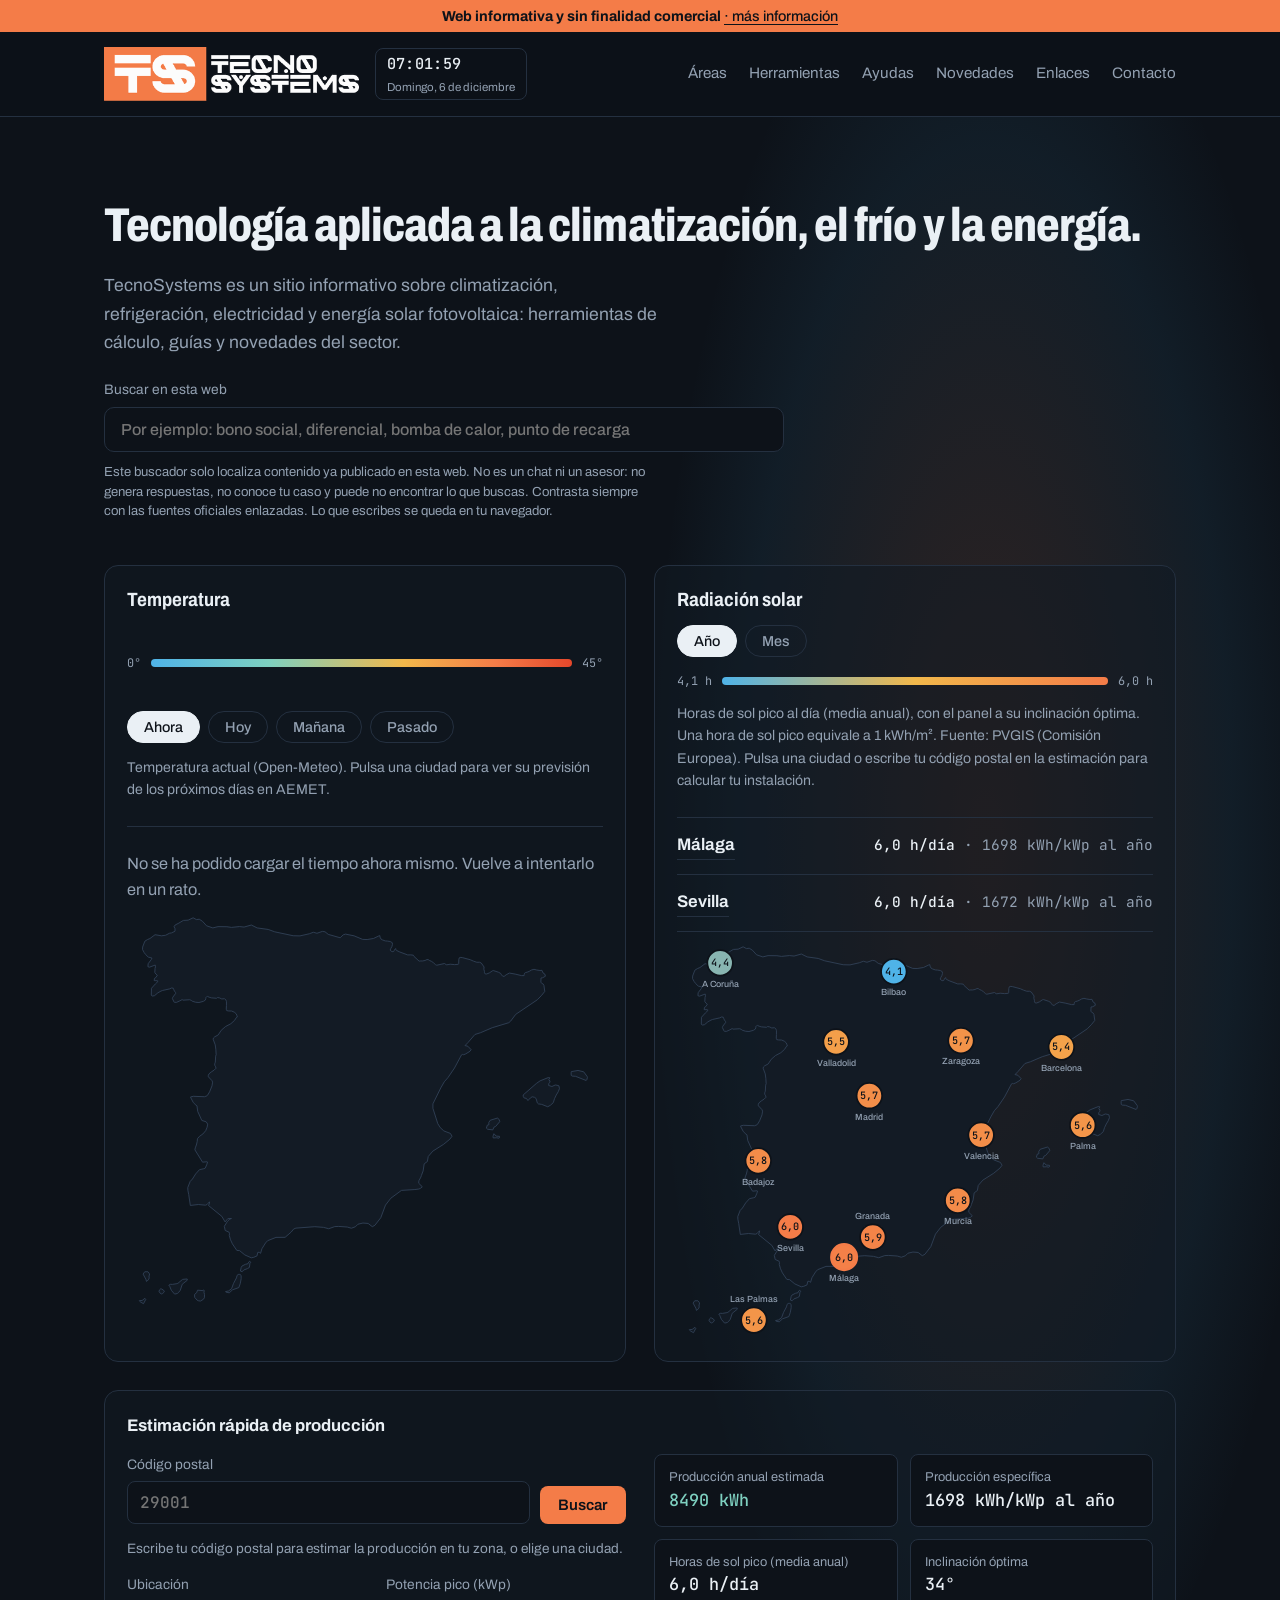
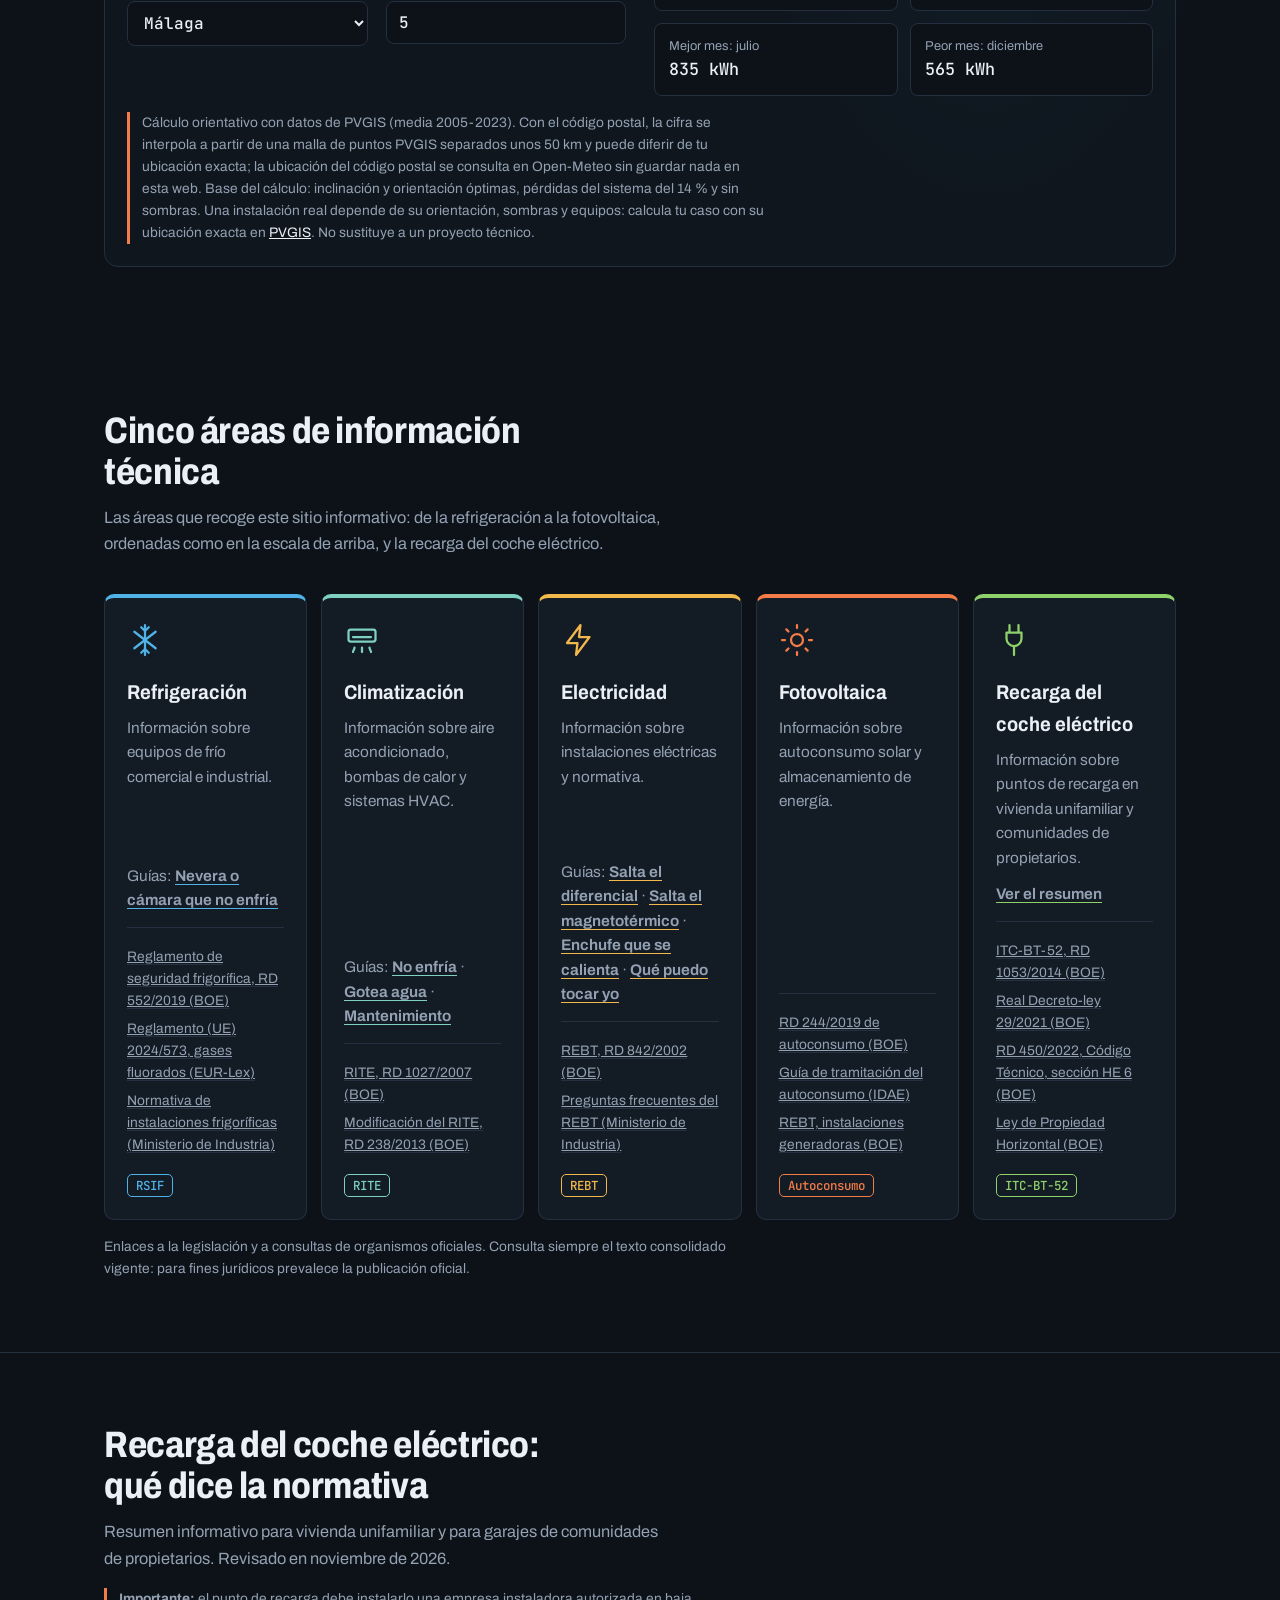
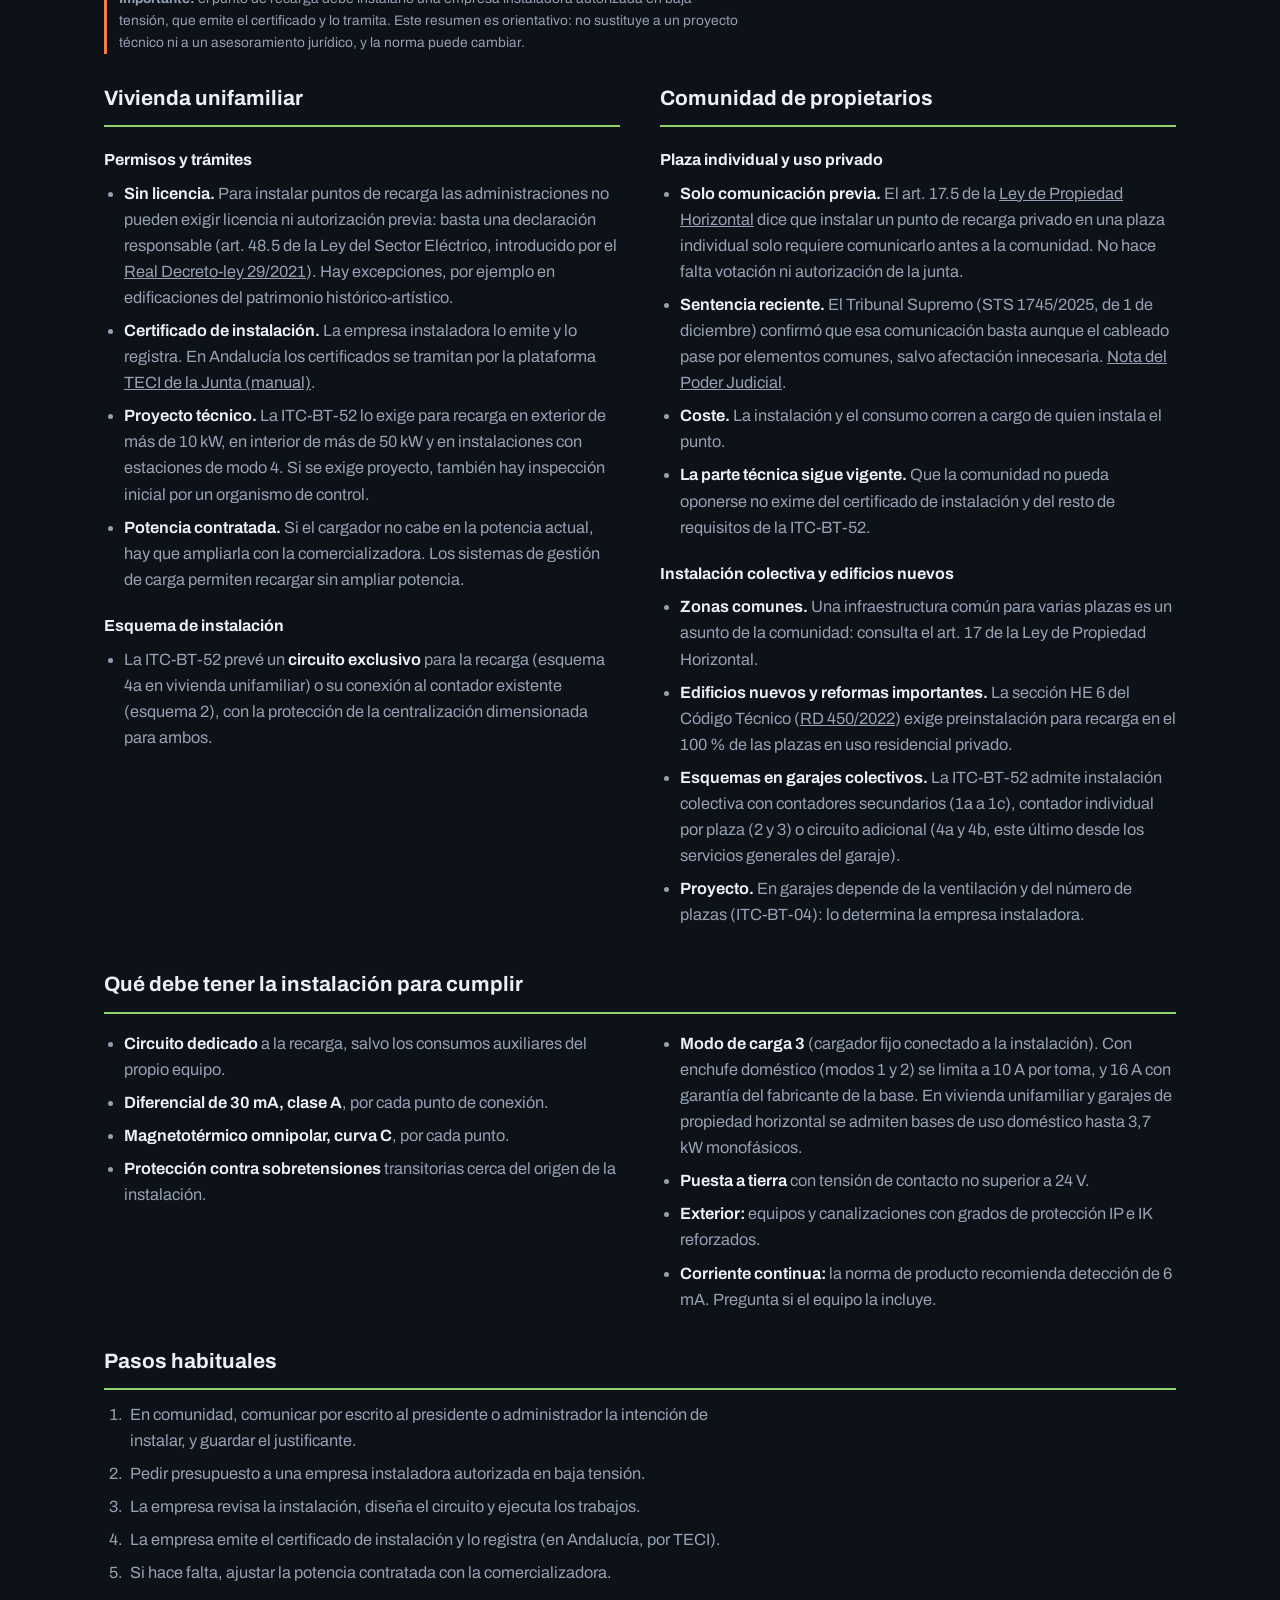
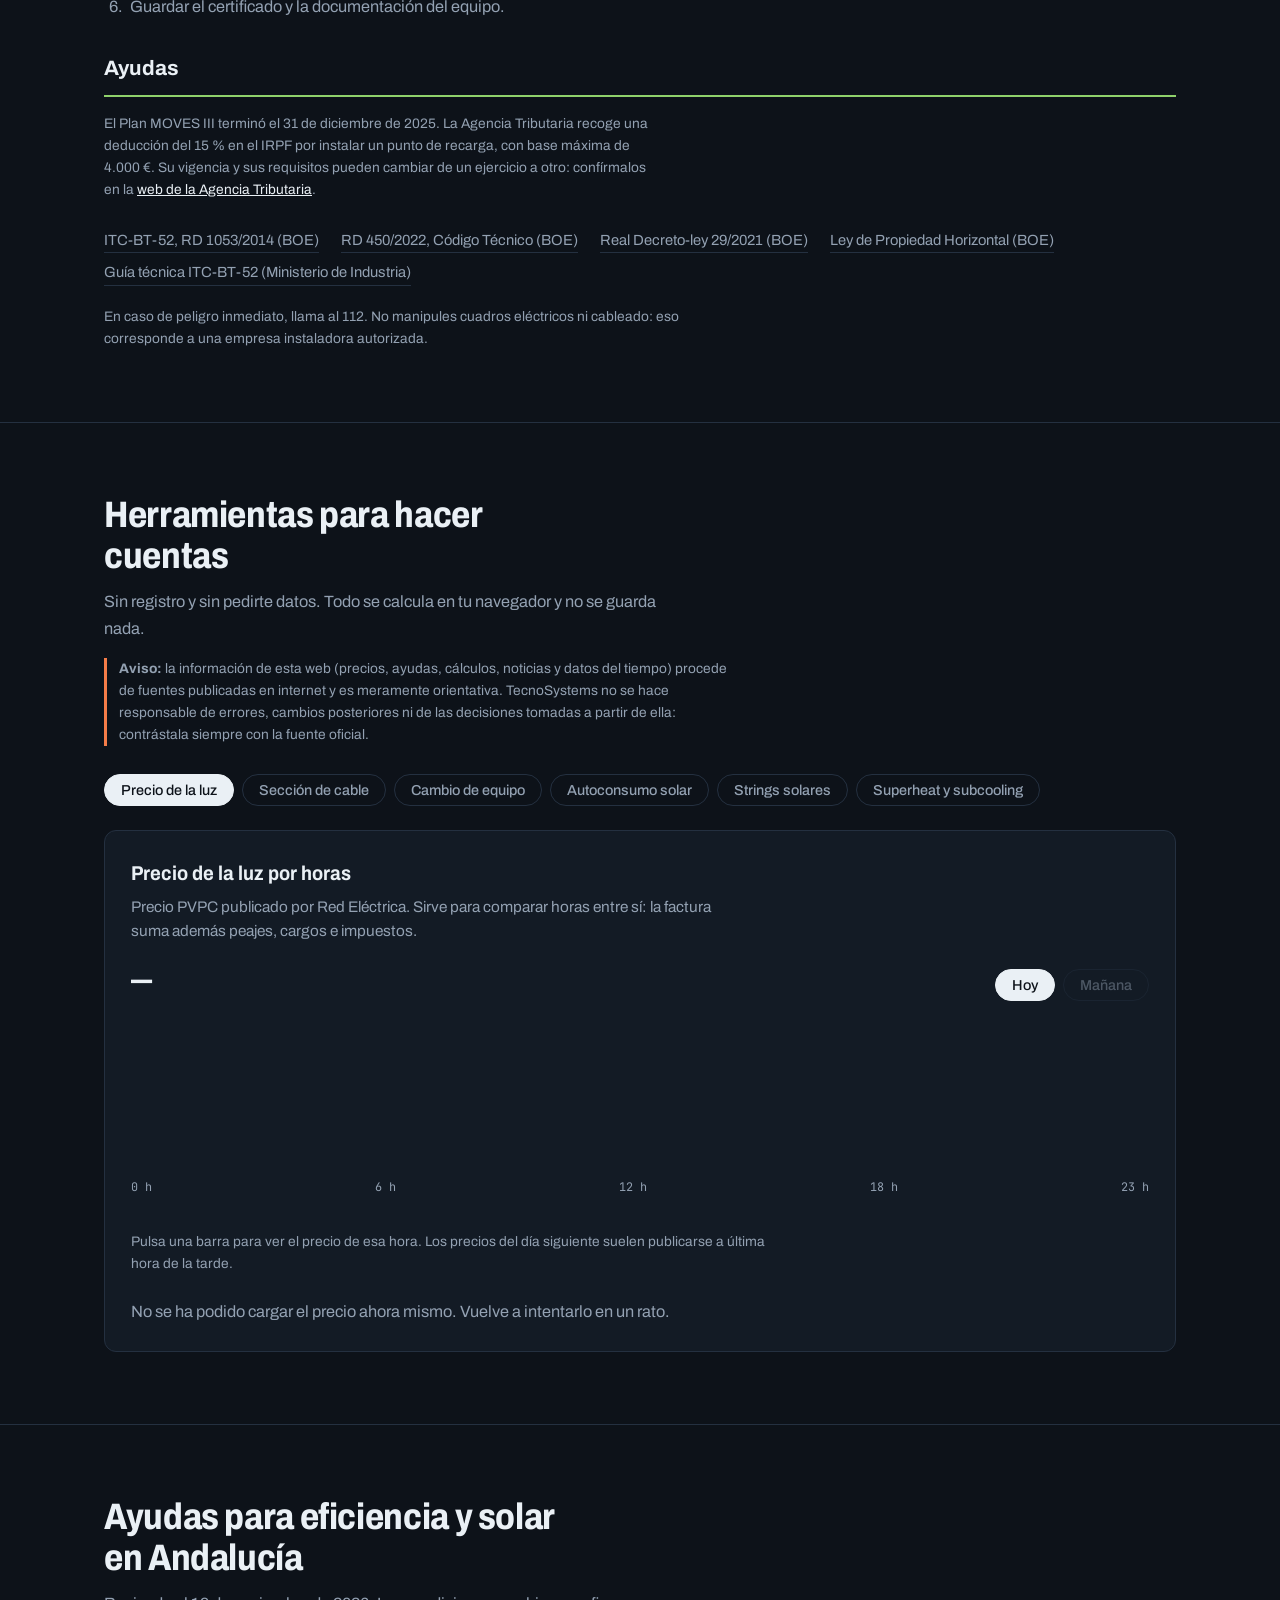
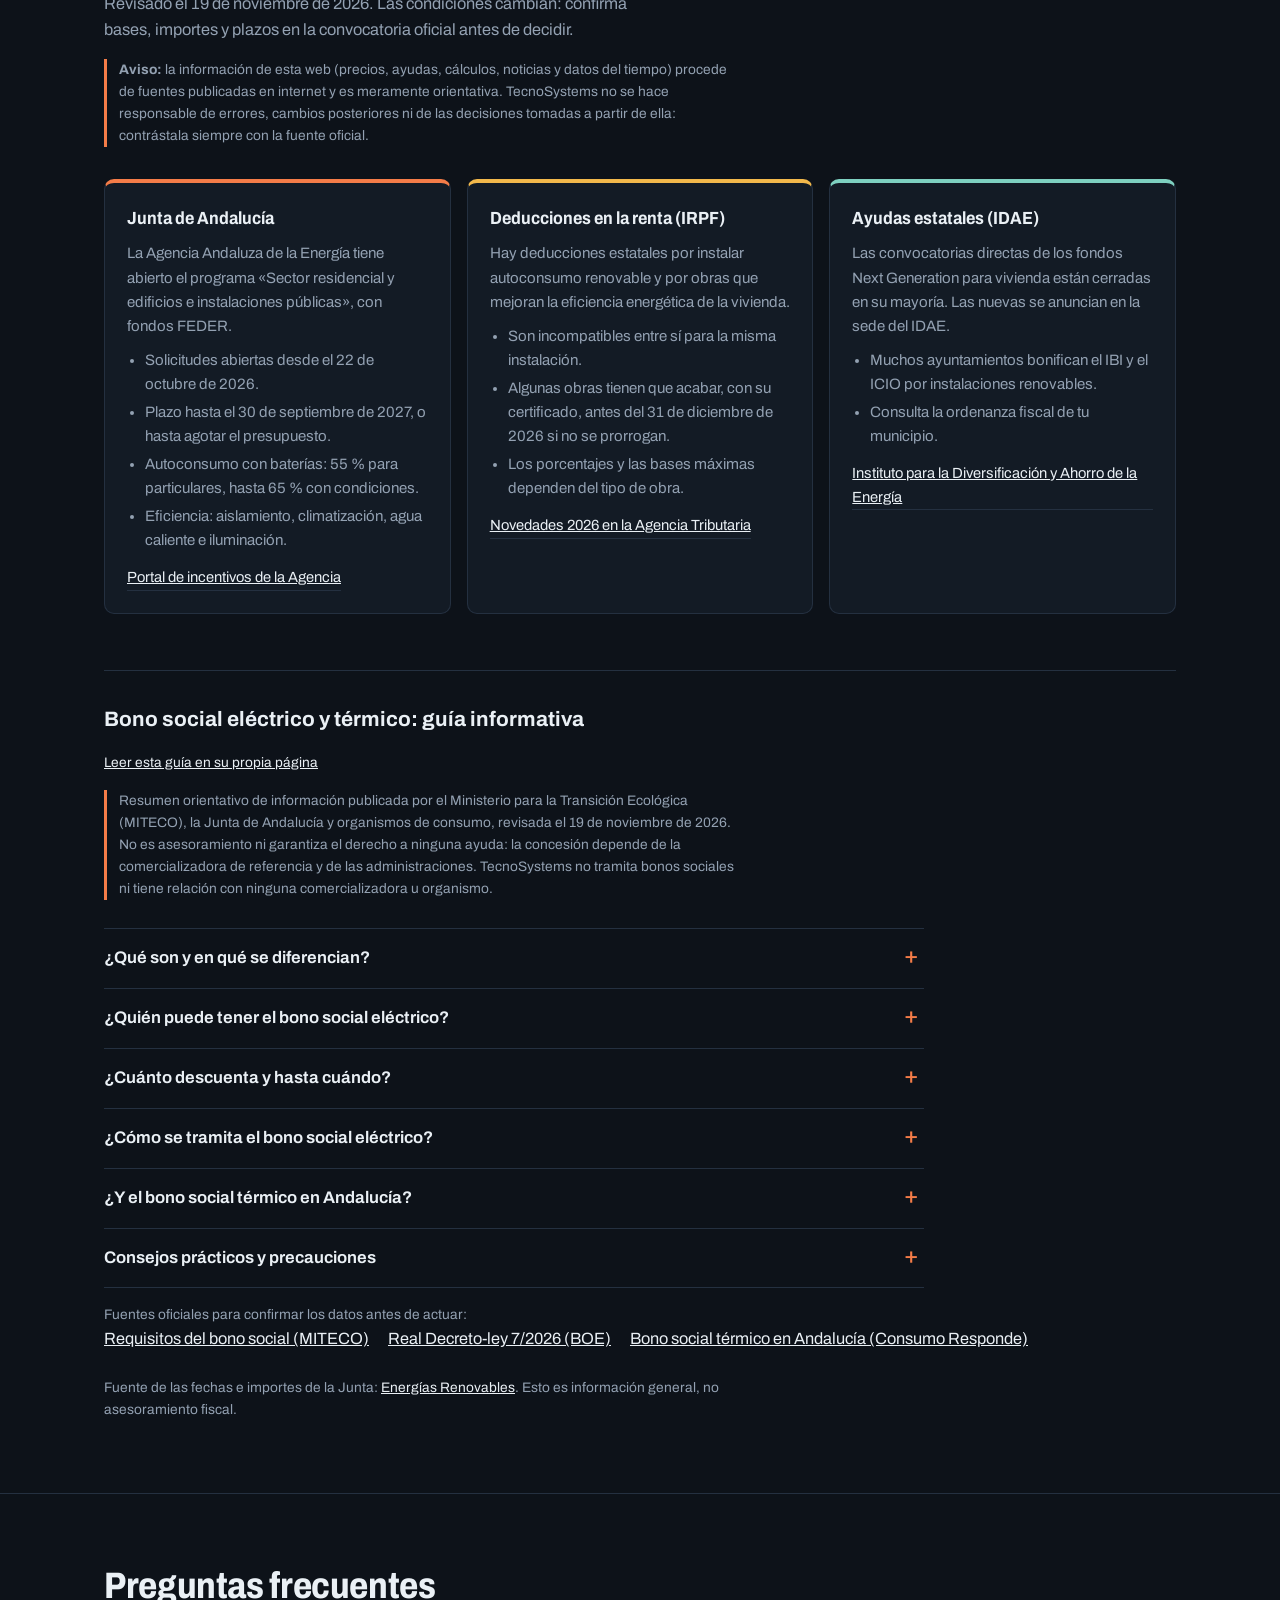
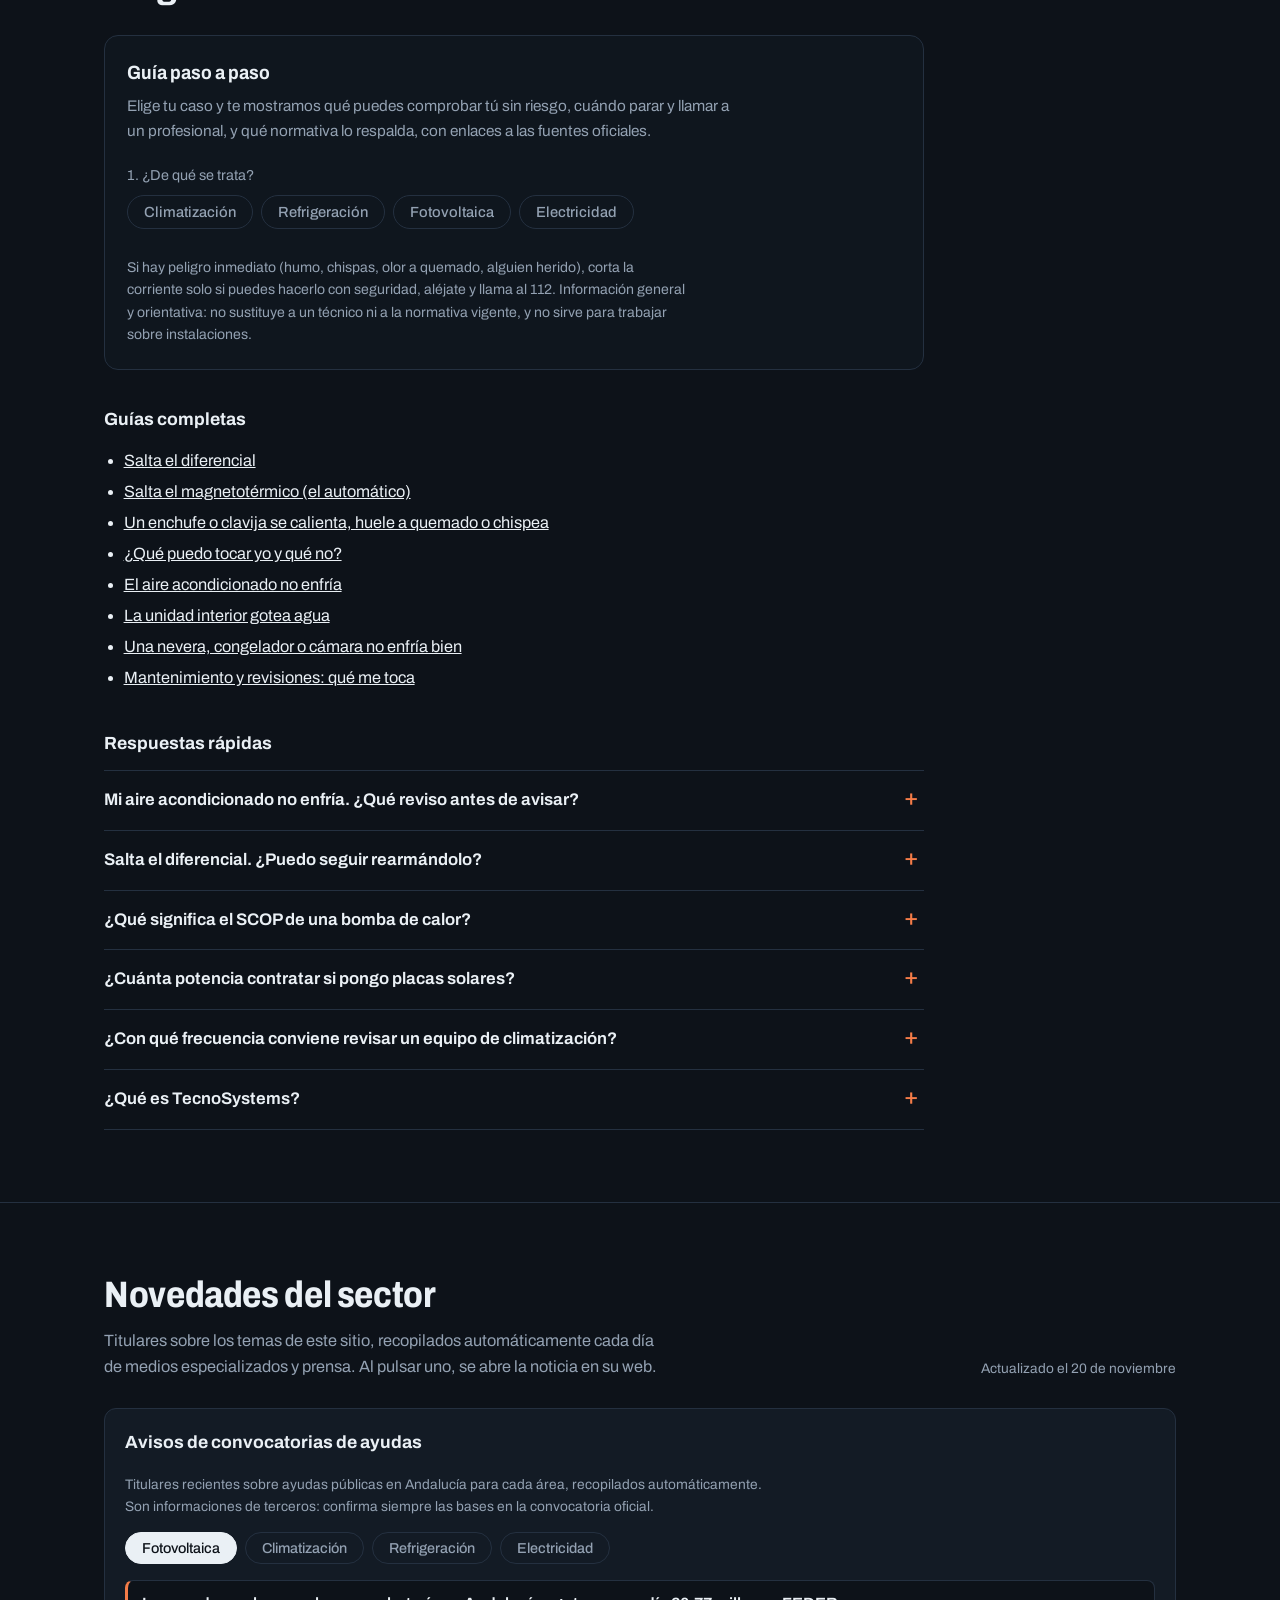
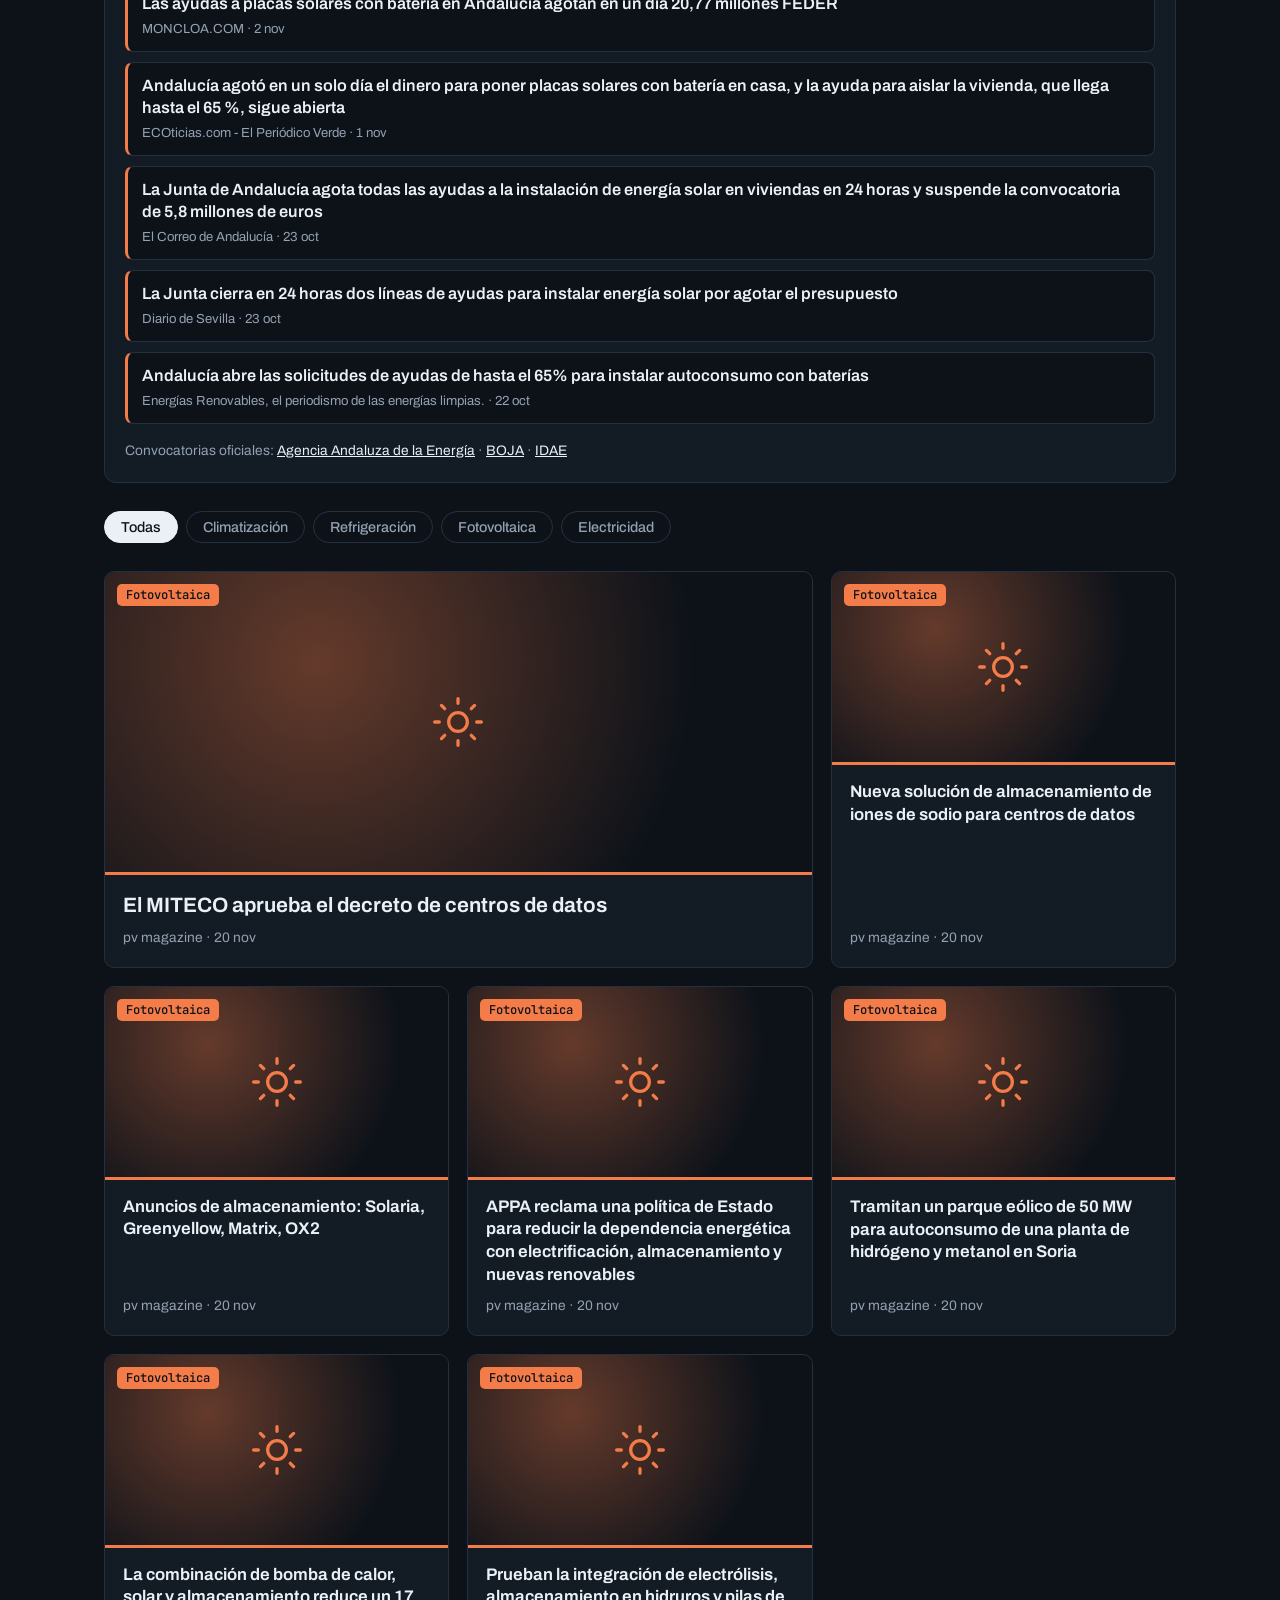
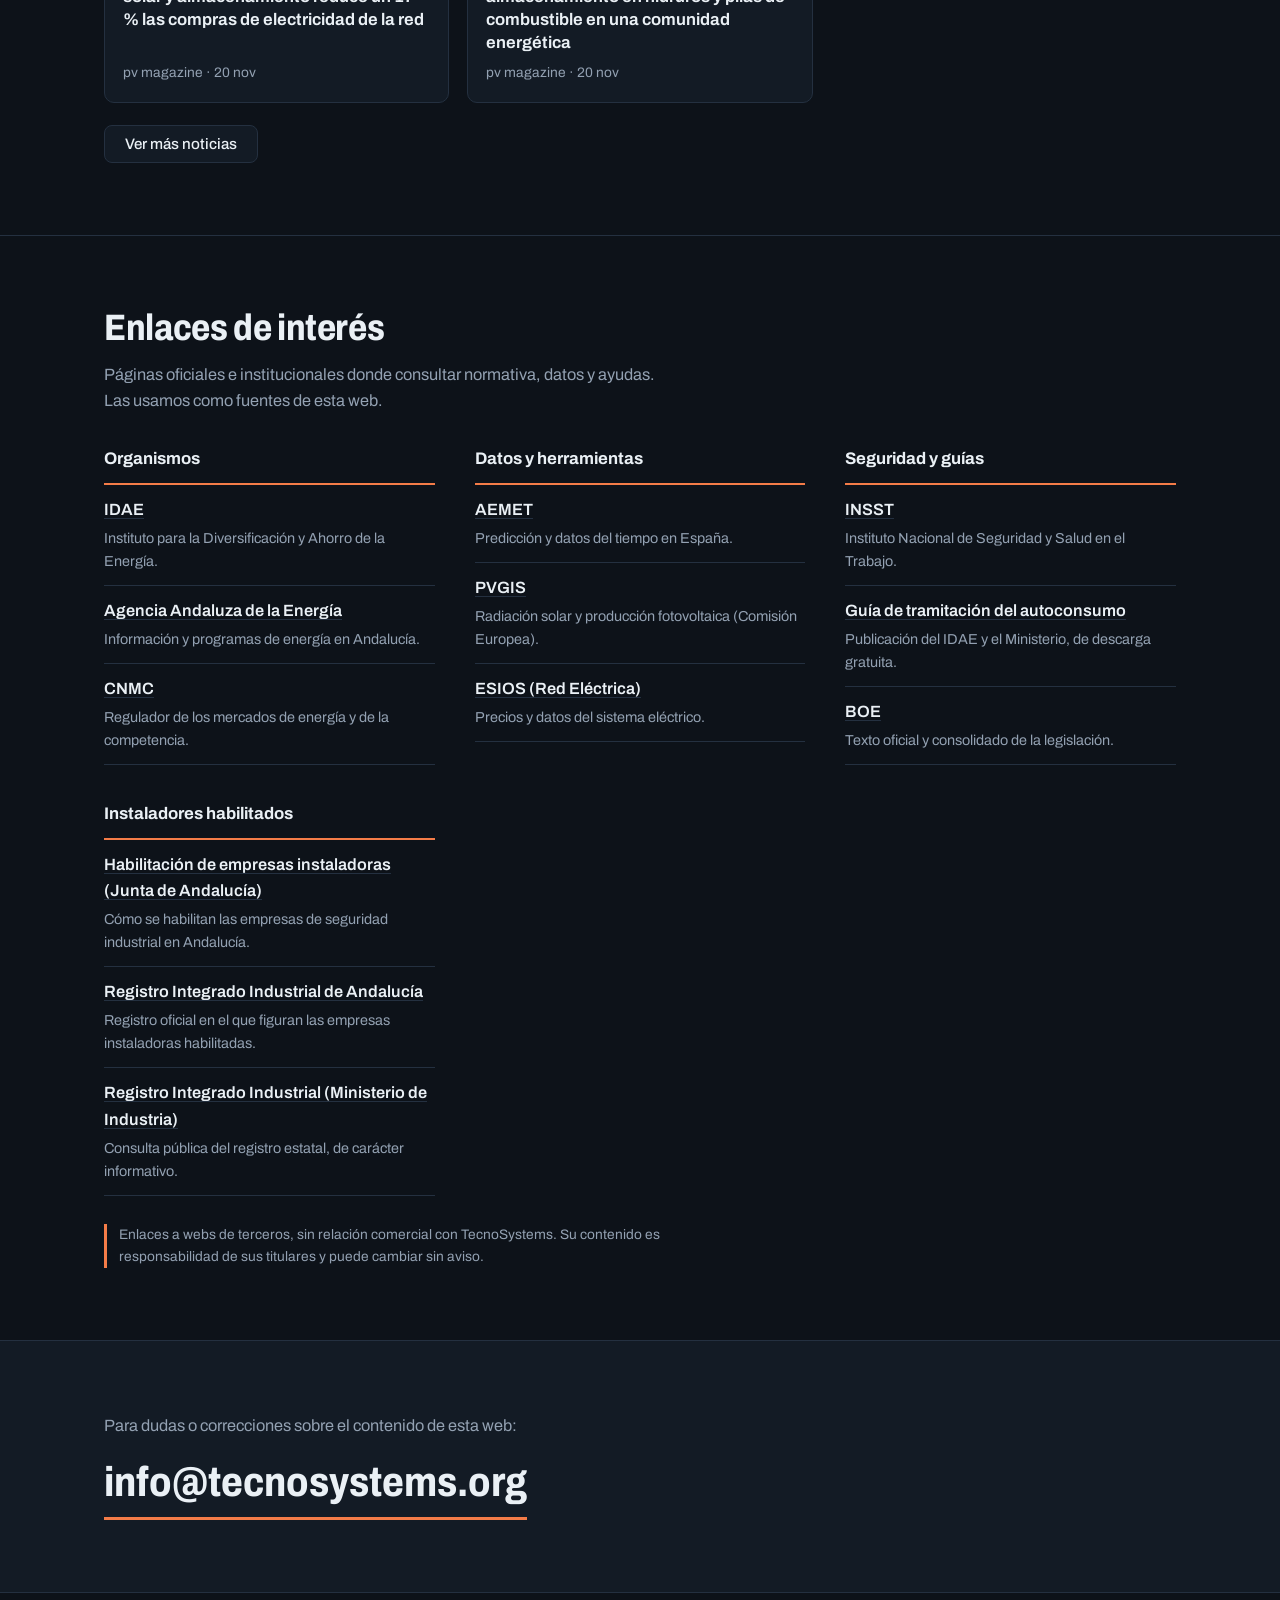
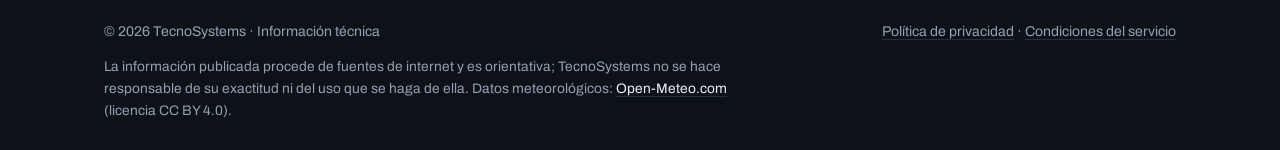
==== commit f5d9e264: "Portada: guías enlazadas desde las áreas, title y description, datos estructurados y atribución a Op" ====
--- a/index.html
+++ b/index.html
@@ -3,8 +3,8 @@
 <head>
 <meta charset="utf-8">
 <meta name="viewport" content="width=device-width, initial-scale=1">
-<title>TecnoSystems · Información técnica</title>
-<meta name="description" content="Sitio informativo sobre climatización, refrigeración, electricidad y energía solar. Precio de la luz por horas, calculadoras y ayudas en Andalucía.">
+<title>TecnoSystems · Guías técnicas de electricidad, climatización y solar</title>
+<meta name="description" content="Guías de seguridad y normativa sobre electricidad, climatización, frío y energía solar: qué comprobar y cuándo llamar a un profesional. Precio de la luz y calculadoras.">
 <link rel="canonical" href="https://tecnosystems.org/">
 <meta property="og:type" content="website">
 <meta property="og:site_name" content="TecnoSystems">
@@ -14,6 +14,7 @@
 <meta property="og:url" content="https://tecnosystems.org/">
 <meta property="og:image" content="https://tecnosystems.org/logo.png">
 <meta name="twitter:card" content="summary">
+<script type="application/ld+json">{"@context":"https://schema.org","@type":"WebSite","name":"TecnoSystems","url":"https://tecnosystems.org/","inLanguage":"es"}</script>
 <link rel="icon" type="image/png" href="icono.png">
 <link rel="preload" href="fonts/archivo-latin-wdth-normal.woff2" as="font" type="font/woff2" crossorigin>
 <style>
@@ -518,6 +519,7 @@
           <svg viewBox="0 0 24 24" aria-hidden="true"><path d="M12 2v20M4.9 6.5l14.2 11M19.1 6.5 4.9 17.5M9.5 3.5 12 6l2.5-2.5M9.5 20.5 12 18l2.5 2.5"/></svg>
           <h3>Refrigeración</h3>
           <p>Información sobre equipos de frío comercial e industrial.</p>
+          <p class="cw-go">Guías: <a href="nevera-no-enfria.html">Nevera o cámara que no enfría</a></p>
           <ul class="leg" aria-label="Legislación y consultas">
             <li><a href="https://www.boe.es/buscar/act.php?id=BOE-A-2019-15228" target="_blank" rel="noopener noreferrer">Reglamento de seguridad frigorífica, RD 552/2019 (BOE)</a></li>
             <li><a href="https://eur-lex.europa.eu/eli/reg/2024/573/oj" target="_blank" rel="noopener noreferrer">Reglamento (UE) 2024/573, gases fluorados (EUR-Lex)</a></li>
@@ -529,6 +531,7 @@
           <svg viewBox="0 0 24 24" aria-hidden="true"><rect x="3" y="5" width="18" height="8" rx="1.5"/><path d="M7 17c0 1.5-1 2-1 3M12 17v3M17 17c0 1.5 1 2 1 3M6 10h12"/></svg>
           <h3>Climatización</h3>
           <p>Información sobre aire acondicionado, bombas de calor y sistemas HVAC.</p>
+          <p class="cw-go">Guías: <a href="aire-no-enfria.html">No enfría</a> · <a href="aire-gotea.html">Gotea agua</a> · <a href="mantenimiento-climatizacion.html">Mantenimiento</a></p>
           <ul class="leg" aria-label="Legislación y consultas">
             <li><a href="https://www.boe.es/buscar/act.php?id=BOE-A-2007-15820" target="_blank" rel="noopener noreferrer">RITE, RD 1027/2007 (BOE)</a></li>
             <li><a href="https://www.boe.es/eli/es/rd/2013/04/05/238" target="_blank" rel="noopener noreferrer">Modificación del RITE, RD 238/2013 (BOE)</a></li>
@@ -539,6 +542,7 @@
           <svg viewBox="0 0 24 24" aria-hidden="true"><path d="M13 2 4 14h7l-1 8 9-12h-7z"/></svg>
           <h3>Electricidad</h3>
           <p>Información sobre instalaciones eléctricas y normativa.</p>
+          <p class="cw-go">Guías: <a href="diferencial-que-salta.html">Salta el diferencial</a> · <a href="salta-el-magnetotermico.html">Salta el magnetotérmico</a> · <a href="enchufe-caliente.html">Enchufe que se calienta</a> · <a href="que-puedo-tocar.html">Qué puedo tocar yo</a></p>
           <ul class="leg" aria-label="Legislación y consultas">
             <li><a href="https://www.boe.es/buscar/act.php?id=BOE-A-2002-18099" target="_blank" rel="noopener noreferrer">REBT, RD 842/2002 (BOE)</a></li>
             <li><a href="https://industria.gob.es/Calidad-Industrial/seguridadindustrial/instalacionesindustriales/baja-tension/Paginas/preguntas-frecuentes.aspx" target="_blank" rel="noopener noreferrer">Preguntas frecuentes del REBT (Ministerio de Industria)</a></li>
@@ -1040,7 +1044,7 @@
     <span>© <span id="y">2026</span> TecnoSystems · Información técnica</span>
     <span><a href="privacidad.html">Política de privacidad</a> · <a href="condiciones.html">Condiciones del servicio</a><span id="vis" style="display:none"> · Visitas: <span id="visn"></span></span></span>
   </div>
-  <div class="wrap"><p class="fine" style="margin-top:12px">La información publicada procede de fuentes de internet y es orientativa; TecnoSystems no se hace responsable de su exactitud ni del uso que se haga de ella.</p></div>
+  <div class="wrap"><p class="fine" style="margin-top:12px">La información publicada procede de fuentes de internet y es orientativa; TecnoSystems no se hace responsable de su exactitud ni del uso que se haga de ella. Datos meteorológicos: <a href="https://open-meteo.com/" target="_blank" rel="noopener noreferrer">Open-Meteo.com</a> (licencia CC BY 4.0).</p></div>
 </footer>
 
 <script>
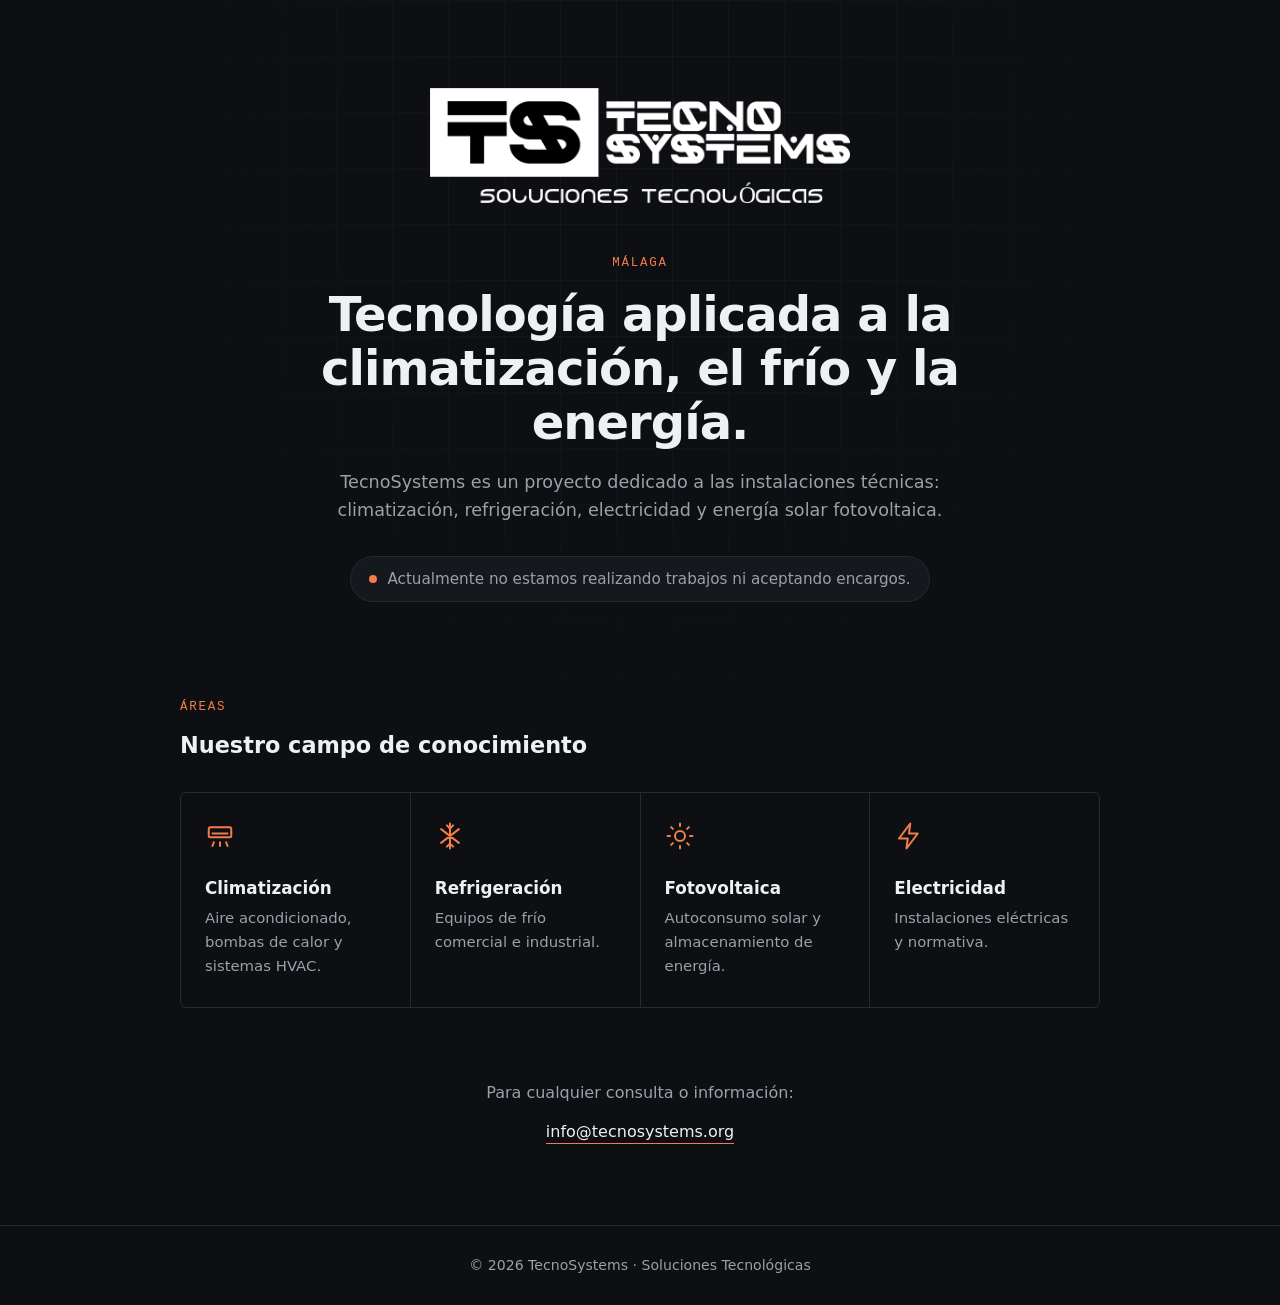
==== commit 60fa5d79: "Portada: vuelve a la página de bienvenida original aCo-Authored-By: Claude Sonnet 5.5 <noreply@anthr" ====
--- a/index.html
+++ b/index.html
@@ -3,1903 +3,99 @@
 <head>
 <meta charset="utf-8">
 <meta name="viewport" content="width=device-width, initial-scale=1">
-<title>TecnoSystems · Guías técnicas de electricidad, climatización y solar</title>
-<meta name="description" content="Guías de seguridad y normativa sobre electricidad, climatización, frío y energía solar: qué comprobar y cuándo llamar a un profesional. Precio de la luz y calculadoras.">
-<link rel="canonical" href="https://tecnosystems.org/">
-<meta property="og:type" content="website">
-<meta property="og:site_name" content="TecnoSystems">
-<meta property="og:locale" content="es_ES">
-<meta property="og:title" content="TecnoSystems · Información técnica">
-<meta property="og:description" content="Climatización, refrigeración, electricidad y energía solar: calculadoras, guías y ayudas en Andalucía.">
-<meta property="og:url" content="https://tecnosystems.org/">
-<meta property="og:image" content="https://tecnosystems.org/logo.png">
-<meta name="twitter:card" content="summary">
-<script type="application/ld+json">{"@context":"https://schema.org","@type":"WebSite","name":"TecnoSystems","url":"https://tecnosystems.org/","inLanguage":"es"}</script>
+<title>TecnoSystems · Soluciones Tecnológicas</title>
+<meta name="description" content="TecnoSystems · Soluciones Tecnológicas. Climatización, refrigeración, electricidad y energía solar fotovoltaica. Málaga.">
 <link rel="icon" type="image/png" href="icono.png">
-<link rel="preload" href="fonts/archivo-latin-wdth-normal.woff2" as="font" type="font/woff2" crossorigin>
+<link rel="preconnect" href="https://fonts.googleapis.com">
+<link rel="preconnect" href="https://fonts.gstatic.com" crossorigin>
+<link href="https://fonts.googleapis.com/css2?family=Archivo:wght@400;500;600;800&family=JetBrains+Mono:wght@500&display=swap" rel="stylesheet">
 <style>
-@font-face{font-family:"Archivo";src:url(fonts/archivo-latin-wdth-normal.woff2) format("woff2");font-weight:100 900;font-stretch:62% 125%;font-style:normal;font-display:swap}
-@font-face{font-family:"JetBrains Mono";src:url(fonts/jetbrains-mono-latin-400-normal.woff2) format("woff2");font-weight:400;font-style:normal;font-display:swap}
-@font-face{font-family:"JetBrains Mono";src:url(fonts/jetbrains-mono-latin-500-normal.woff2) format("woff2");font-weight:500;font-style:normal;font-display:swap}
-:root{
-  --bg:#0D1219; --bg2:#131B25; --line:#243040; --text:#EAF0F5; --muted:#93A1B2;
-  --orange:#F47C48; --cold:#4FB3E8; --cool:#7ED0C0; --amber:#F2B84B; --ev:#8FD16B;
-}
+:root{--orange:#F47C48;--ink:#0d0f12;--ink-2:#15181d;--line:#262a31;--text:#eef0f3;--muted:#9aa1ab}
 *{box-sizing:border-box;margin:0;padding:0}
-html{scroll-behavior:smooth;scroll-padding-top:72px}
-body{background:var(--bg);color:var(--text);font-family:'Archivo',system-ui,sans-serif;font-size:1.02rem;line-height:1.6;min-height:100vh;display:flex;flex-direction:column;-webkit-font-smoothing:antialiased}
+body{background:var(--ink);color:var(--text);font-family:Archivo,system-ui,sans-serif;line-height:1.6;-webkit-font-smoothing:antialiased;min-height:100vh;display:flex;flex-direction:column}
+body::before{content:"";position:fixed;inset:0;z-index:-1;background-image:linear-gradient(var(--line) 1px,transparent 1px),linear-gradient(90deg,var(--line) 1px,transparent 1px);background-size:56px 56px;opacity:.3;mask-image:radial-gradient(ellipse at 50% 20%,#000 10%,transparent 70%)}
 a{color:inherit}
-:focus-visible{outline:2px solid var(--orange);outline-offset:3px;border-radius:3px}
-.skip{position:absolute;left:-9999px;top:8px;background:var(--orange);color:#0D1219;padding:8px 14px;border-radius:6px;font-weight:700;z-index:100;text-decoration:none}.skip:focus{left:8px}
-.wrap{max-width:1120px;margin:0 auto;padding:0 24px}
-.mono{font-family:'JetBrains Mono',monospace}
+.wrap{max-width:960px;margin:0 auto;padding:0 20px;width:100%}
+.mono{font-family:"JetBrains Mono",monospace;font-size:.78rem;letter-spacing:.14em;text-transform:uppercase;color:var(--orange)}
 
-/* Aviso */
-.aviso{background:var(--orange);color:#0D1219;text-align:center;font-size:.9rem;line-height:1.4}
-.aviso summary{list-style:none;cursor:pointer;padding:6px 16px;font-weight:700}
-.aviso summary::-webkit-details-marker{display:none}
-.aviso summary span{font-weight:500;text-decoration:underline;text-underline-offset:3px}
-.aviso summary:focus-visible{outline:2px solid #0D1219;outline-offset:-4px}
-.aviso p{max-width:90ch;margin:0 auto;padding:2px 16px 12px}
-.aviso[open] summary span{display:none}
+.hero{padding:88px 0 56px;text-align:center}
+.hero img{width:min(420px,85%);height:auto;margin-bottom:44px}
+.hero h1{font-size:clamp(1.9rem,4.6vw,3rem);line-height:1.12;font-weight:800;letter-spacing:-.02em;margin:14px auto 18px;max-width:18em}
+.hero p{color:var(--muted);font-size:1.1rem;max-width:36em;margin:0 auto}
+.notice{display:inline-flex;align-items:center;gap:10px;margin-top:32px;border:1px solid var(--line);background:var(--ink-2);border-radius:999px;padding:10px 18px;font-size:.95rem;color:var(--muted)}
+.notice i{width:8px;height:8px;border-radius:50%;background:var(--orange);display:inline-block}
 
-/* Cabecera */
-header{position:sticky;top:0;z-index:20;background:rgba(13,18,25,.88);backdrop-filter:blur(10px);-webkit-backdrop-filter:blur(10px);border-bottom:1px solid var(--line)}
-header .wrap{display:flex;align-items:center;justify-content:space-between;height:84px;gap:16px}
-header img{height:54px;width:auto;display:block}
-@media (max-width:960px){header img{height:40px;flex:none}nav{gap:14px;font-size:.9rem;overflow-x:auto;white-space:nowrap;scrollbar-width:none;min-width:0}nav::-webkit-scrollbar{display:none}}
-nav{display:flex;gap:22px;font-size:.95rem}
-nav a{text-decoration:none;color:var(--muted);padding:6px 0;border-bottom:2px solid transparent;transition:color .2s,border-color .2s}
-nav a:hover{color:var(--text);border-color:var(--orange)}
+.areas{padding:40px 0 72px}
+.areas h2{font-size:1.4rem;font-weight:700;margin:10px 0 28px}
+.grid{display:grid;grid-template-columns:repeat(4,1fr);gap:1px;background:var(--line);border:1px solid var(--line);border-radius:6px;overflow:hidden}
+.card{background:var(--ink);padding:28px 24px}
+.card svg{width:30px;height:30px;stroke:var(--orange);fill:none;stroke-width:1.6;stroke-linecap:round;stroke-linejoin:round;margin-bottom:16px}
+.card h3{font-size:1.05rem;font-weight:600;margin-bottom:6px}
+.card p{color:var(--muted);font-size:.93rem}
 
-/* Portada */
-.hero{position:relative;padding:84px 0 72px;overflow:hidden}
-.hero::before{content:"";position:absolute;right:-12%;top:-30%;width:70%;height:140%;background:radial-gradient(closest-side,rgba(244,124,72,.16),rgba(79,179,232,.07) 55%,transparent 75%);pointer-events:none}
-.hero .wrap{position:relative}
-h1{font-size:clamp(2.1rem,3.7vw,3.2rem);line-height:1.04;font-weight:800;font-stretch:78%;letter-spacing:-.02em}
-.hero p.lead{margin-top:22px;max-width:56ch;color:var(--muted);font-size:1.1rem}
-.status{display:inline-flex;align-items:center;gap:10px;margin-top:26px;padding:8px 16px;border:1px solid var(--line);border-radius:999px;background:var(--bg2);font-size:.92rem;color:var(--muted)}
-.status i{width:8px;height:8px;border-radius:50%;background:var(--amber);flex:none}
+.contact{padding:0 0 80px;text-align:center}
+.contact p{color:var(--muted);margin-bottom:14px}
+.contact a{color:var(--text);text-decoration:none;border-bottom:1px solid var(--orange);padding-bottom:2px;font-weight:500}
+.contact a:hover{color:var(--orange)}
 
-/* Escala de temperatura */
-.scale{margin-top:36px;max-width:400px}
-.scalewrap{display:flex;align-items:center;gap:10px;font:400 .74rem 'JetBrains Mono',monospace;color:var(--muted);padding:30px 0 40px}
-.track{position:relative;flex:1;height:8px;border-radius:4px;background:linear-gradient(90deg,#4FB3E8 0%,#7ED0C0 28%,#F2B84B 60%,#F47C48 82%,#E4472B 100%)}
-.marker{position:absolute;top:-5px;left:0;width:0;height:18px;transition:left 1.8s cubic-bezier(.2,.8,.2,1)}
-.marker::before{content:"";position:absolute;left:-1px;top:0;width:2px;height:18px;border-radius:1px;background:var(--text);box-shadow:0 0 0 2px rgba(13,18,25,.9)}
-.marker b{position:absolute;left:0;bottom:24px;transform:translateX(-50%);white-space:nowrap;font:500 .74rem 'JetBrains Mono',monospace;color:var(--text);background:var(--bg2);border:1px solid var(--line);padding:2px 8px;border-radius:5px}
-.marker.m2 b{bottom:auto;top:24px}
-.scale .cap{color:var(--muted);font-size:.84rem}
+footer{margin-top:auto;border-top:1px solid var(--line);padding:28px 0;color:var(--muted);font-size:.88rem;text-align:center}
 
-/* El tiempo */
-.wxpanel{display:grid;grid-template-columns:minmax(0,1fr) minmax(0,1fr);gap:28px;margin-top:44px;align-items:stretch}
-.wxcard{min-width:0;border:1px solid var(--line);border-radius:14px;padding:22px;background:rgba(18,26,36,.55)}
-.wxcard h2{font-size:1.2rem;line-height:1.2;font-weight:700;letter-spacing:0}
-.wxinfo{margin-top:14px}
-.wxinfo .scale{margin-top:0;max-width:none}
-.wxmap{margin-top:8px}
-.wxmap use{fill:var(--bg2);stroke:#33445a;stroke-width:1;stroke-linejoin:round}
-.solm select{font:500 .9rem 'Archivo',sans-serif;color:var(--text);background:var(--bg);border:1px solid var(--line);border-radius:999px;padding:7px 12px}
-.solmodes{display:flex;flex-wrap:wrap;align-items:center;gap:8px}
-.sollg{display:flex;align-items:center;gap:10px;margin-top:16px;font:400 .74rem 'JetBrains Mono',monospace;color:var(--muted)}
-.sollg i{flex:1;height:8px;border-radius:4px;background:linear-gradient(90deg,rgb(79,179,232),rgb(242,184,75),rgb(244,124,72))}
-.wxmap .dot.sel circle{stroke:var(--orange);stroke-width:3}
-.solcalc{grid-column:1/-1;display:grid;grid-template-columns:minmax(0,1fr) minmax(0,1fr);column-gap:28px;align-items:start}.solcalc h3,.solcalc .descargo{grid-column:1/-1}.solcalc .res{margin-top:14px}.solcalc .cpbox{grid-column:1/-1;display:flex;flex-wrap:wrap;gap:10px;align-items:flex-end}.solcalc .cpbox label{flex:1 1 180px}.solcalc .cpbox button{font:600 .95rem 'Archivo',system-ui,sans-serif;color:#0D1219;background:var(--orange);border:0;border-radius:8px;padding:11px 18px;cursor:pointer}.solcalc .cpbox button:hover{filter:brightness(1.08)}.solcalc .cpmsg{grid-column:1/-1;margin:0;font-size:.85rem;color:var(--muted)}.solcalc .cpmsg.err{color:#e4472b}
-.solcalc h3{font-size:1.05rem;font-weight:700}
-.solcalc .form{grid-template-columns:1fr 1fr;margin-top:14px}
-.solcalc .res{grid-template-columns:1fr 1fr}
-.solcalc .res b{font-size:1.05rem}
-.wxmap svg{width:100%;height:auto;display:block}
-.wxmap .land{fill:var(--bg2);stroke:#33445a;stroke-width:1;stroke-linejoin:round}
-.wxmap .dot circle{stroke:var(--bg);stroke-width:2}
-.wxmap .dot text.v{font:500 12px 'JetBrains Mono',monospace;fill:#0D1219;text-anchor:middle;dominant-baseline:central;pointer-events:none}
-.wxmap .dot text.n{font:500 10.5px 'Archivo',sans-serif;fill:var(--muted);text-anchor:middle;pointer-events:none}
-.wxmap .dot.mine circle{stroke:var(--text)}
-.wxmap a.dot{cursor:pointer}
-.wxmap a.dot:hover text.n{fill:var(--text);text-decoration:underline}
-.wxmap a.dot:hover circle,.wxmap a.dot:focus-visible circle{stroke:var(--orange);stroke-width:3}
-.wxmap a.dot:focus-visible{outline:none}
-.days{display:flex;flex-wrap:wrap;gap:8px}
-.days button{font:500 .9rem 'Archivo',sans-serif;color:var(--muted);background:transparent;border:1px solid var(--line);border-radius:999px;padding:7px 16px;cursor:pointer;transition:color .2s,border-color .2s,background .2s}
-.days button:hover{color:var(--text);border-color:var(--muted)}
-.days button[aria-pressed="true"]{color:#0D1219;background:var(--text);border-color:var(--text)}
-.wxnote{margin-top:14px;color:var(--muted);font-size:.88rem}
-.mine-list{list-style:none;margin-top:24px;border-top:1px solid var(--line)}
-.mine-list li{display:flex;justify-content:space-between;align-items:baseline;gap:16px;padding:14px 0;border-bottom:1px solid var(--line)}
-.mine-list a.city{font-weight:650;font-size:1.05rem;color:var(--text);text-decoration:none;border-bottom:1px solid var(--line);transition:color .2s,border-color .2s}
-.mine-list a.city:hover{color:var(--orange);border-color:var(--orange)}
-.mine-list span.r{font:400 .9rem 'JetBrains Mono',monospace;color:var(--muted);text-align:right}
-.mine-list span.r em{font-style:normal;color:var(--text);font-weight:500}
-
-.card .cw-go{margin-top:12px;flex:none}
-.card .cw-go a{font-weight:650;text-decoration:none;border-bottom:1px solid var(--c)}
-.card .cw-go a:hover,.card .cw-go a:focus-visible{color:var(--c)}
-@media (max-width:960px){.grid>.card:last-child:nth-child(odd){grid-column:1/-1}}
-/* Recarga VE */
-.rc-grid{display:grid;grid-template-columns:repeat(2,minmax(0,1fr));gap:28px 40px;margin-top:28px}
-.rc h3{font-size:1.3rem;font-weight:700;padding-bottom:10px;border-bottom:2px solid var(--ev)}
-.rc h4{margin-top:20px;font-size:1rem;font-weight:700}
-.rc ul{margin:8px 0 0 20px;color:var(--muted)}
-.rc li{margin-top:7px;max-width:62ch}
-.rc li strong{color:var(--text);font-weight:650}
-.rc-tec{margin-top:40px}
-.rc-tec h3{font-size:1.3rem;font-weight:700;padding-bottom:10px;border-bottom:2px solid var(--ev);max-width:none}
-.rc-tec .rc-cols{display:grid;grid-template-columns:repeat(2,minmax(0,1fr));gap:0 40px}
-.rc-tec ul{margin:10px 0 0 20px;color:var(--muted)}
-.rc-tec li{margin-top:7px;max-width:62ch}
-.rc-tec li strong{color:var(--text);font-weight:650}
-.rc-pasos{margin:12px 0 0 22px;color:var(--muted)}
-.rc-pasos li{margin-top:7px;max-width:70ch;padding-left:4px}
-.rc-fuentes{margin-top:28px;display:flex;flex-wrap:wrap;gap:8px 22px;font-size:.92rem}
-.rc-fuentes a{color:var(--muted);text-decoration:none;border-bottom:1px solid var(--line)}
-.rc-fuentes a:hover,.rc-fuentes a:focus-visible{color:var(--ev);border-color:var(--ev)}
-@media (max-width:860px){.rc-grid,.rc-tec .rc-cols{grid-template-columns:1fr}.rc-grid{gap:32px}}
-/* Enlaces de interés */
-.enl{display:grid;grid-template-columns:repeat(3,minmax(0,1fr));gap:36px 40px;margin-top:32px}
-.enl h3{font-size:1.05rem;font-weight:700;padding-bottom:10px;border-bottom:2px solid var(--orange)}
-.enl ul{list-style:none}
-.enl li{padding:12px 0;border-bottom:1px solid var(--line)}
-.enl li a{font-weight:600;text-decoration:none;border-bottom:1px solid var(--line);transition:color .2s,border-color .2s}
-.enl li a:hover,.enl li a:focus-visible{color:var(--orange);border-color:var(--orange)}
-.enl li span{display:block;margin-top:4px;color:var(--muted);font-size:.9rem}
-.enl+.descargo{margin-top:28px}
-@media (max-width:860px){.enl{grid-template-columns:1fr;gap:28px}}
-
-/* Secciones */
-section{padding:72px 0}
-h2{font-size:clamp(1.6rem,3.6vw,2.3rem);line-height:1.12;font-weight:750;font-stretch:85%;letter-spacing:-.01em;max-width:24ch}
-.sub{margin-top:12px;color:var(--muted);max-width:62ch}
-
-/* Áreas */
-.grid{display:grid;grid-template-columns:repeat(5,minmax(0,1fr));gap:14px;margin-top:36px}
-.card{background:var(--bg2);border:1px solid var(--line);border-top:4px solid var(--c);border-radius:10px;padding:24px 22px 22px;display:flex;flex-direction:column;transition:transform .25s,border-color .25s}
-.card:hover{transform:translateY(-4px);border-color:var(--c)}
-.card svg{width:36px;height:36px;stroke:var(--c);fill:none;stroke-width:1.5;stroke-linecap:round;stroke-linejoin:round;margin-bottom:18px}
-.card h3{font-size:1.25rem;font-weight:700;font-stretch:90%}
-.card p{margin-top:8px;color:var(--muted);font-size:.96rem;flex:1}
-.card .leg{list-style:none;margin-top:14px;padding-top:12px;border-top:1px solid var(--line);font-size:.86rem}
-.card .leg li{margin-top:6px}
-.card .leg a{color:var(--muted);border-bottom:1px solid var(--line)}
-.card .leg a:hover{color:var(--text);border-color:var(--c)}
-.card .tag{margin-top:18px;align-self:flex-start;font:500 .78rem 'JetBrains Mono',monospace;color:var(--c);border:1px solid var(--c);border-radius:5px;padding:2px 8px}
-
-/* Cómo trabajamos */
-.steps{list-style:none;display:grid;grid-template-columns:repeat(3,1fr);gap:0;margin-top:36px;counter-reset:s}
-.steps li{position:relative;padding:0 28px 0 0;counter-increment:s}
-.steps li::before{content:counter(s);display:grid;place-items:center;width:34px;height:34px;border-radius:50%;background:var(--orange);color:#0D1219;font:500 .9rem 'JetBrains Mono',monospace;margin-bottom:16px;position:relative;z-index:1}
-.steps li::after{content:"";position:absolute;left:34px;right:0;top:17px;height:2px;background:var(--line)}
-.steps li:last-child::after{display:none}
-.steps h3{font-size:1.15rem;font-weight:700;font-stretch:90%}
-.steps p{margin-top:6px;color:var(--muted);font-size:.96rem}
-
-/* Novedades */
-.news-head{display:flex;flex-wrap:wrap;gap:16px 32px;align-items:end;justify-content:space-between}
-.filters{display:flex;flex-wrap:wrap;gap:8px;margin-top:28px}
-.filters button{font:500 .9rem 'Archivo',sans-serif;color:var(--muted);background:transparent;border:1px solid var(--line);border-radius:999px;padding:7px 16px;cursor:pointer;transition:color .2s,border-color .2s,background .2s}
-.filters button:hover{color:var(--text);border-color:var(--muted)}
-.filters button[aria-pressed="true"]{color:#0D1219;background:var(--text);border-color:var(--text)}
-#news{list-style:none;margin-top:28px;display:grid;grid-template-columns:repeat(3,1fr);gap:18px}
-#news li{background:var(--bg2);border:1px solid var(--line);border-radius:10px;overflow:hidden;display:flex;flex-direction:column;transition:transform .25s,border-color .25s}
-#news li:hover{transform:translateY(-4px);border-color:var(--c)}
-#news li:first-child{grid-column:span 2}
-#news .media{position:relative;aspect-ratio:16/9;background:var(--bg);overflow:hidden;border-bottom:3px solid var(--c)}
-#news li:first-child .media{aspect-ratio:21/9}
-#news .media img{width:100%;height:100%;object-fit:cover;display:block}
-#news .ph{width:100%;height:100%;display:grid;place-items:center;background:radial-gradient(circle at 30% 30%,color-mix(in srgb,var(--c) 38%,transparent),transparent 70%),var(--bg)}
-#news .ph svg{width:56px;height:56px;stroke:var(--c);fill:none;stroke-width:1.4;stroke-linecap:round;stroke-linejoin:round}
-#news .topic{position:absolute;left:12px;top:12px;color:#0D1219;background:var(--c);font:500 .76rem 'JetBrains Mono',monospace;padding:3px 9px;border-radius:5px}
-#news .body{padding:16px 18px 18px;display:flex;flex-direction:column;gap:8px;flex:1}
-#news a.t{font-size:1.05rem;font-weight:650;line-height:1.35;text-decoration:none}
-#news li:first-child a.t{font-size:1.3rem}
-#news a.t::after{content:"";position:absolute;inset:0}
-#news li{position:relative}
-#news a.t:hover{text-decoration:underline;text-decoration-color:var(--c);text-underline-offset:4px}
-#news .meta{margin-top:auto;color:var(--muted);font-size:.86rem}
-.empty{margin-top:24px;color:var(--muted)}
-.more{margin-top:22px;font:500 .95rem 'Archivo',sans-serif;color:var(--text);background:var(--bg2);border:1px solid var(--line);border-radius:8px;padding:10px 20px;cursor:pointer}
-.more:hover{border-color:var(--orange)}
-.updated{color:var(--muted);font-size:.86rem}
-
-/* Contacto */
-.contact{background:var(--bg2);border-top:1px solid var(--line);border-bottom:1px solid var(--line)}
-.contact p{color:var(--muted)}
-.contact a.mail{display:inline-block;margin-top:10px;font-size:clamp(1.5rem,4.6vw,2.6rem);font-weight:750;font-stretch:85%;text-decoration:none;border-bottom:3px solid var(--orange);padding-bottom:2px}
-.contact a.mail:hover{color:var(--orange)}
-
-footer{margin-top:auto;padding:28px 0;color:var(--muted);font-size:.88rem}
-footer .wrap{display:flex;flex-wrap:wrap;gap:8px 24px;justify-content:space-between}
-footer a{color:var(--muted);text-decoration:none;border-bottom:1px solid var(--line)}
-footer a:hover{color:var(--orange)}
-
-
-/* Herramientas */
-.tabs{display:flex;flex-wrap:wrap;gap:8px;margin-top:28px}
-.tabs button,.seg button{font:500 .9rem 'Archivo',sans-serif;color:var(--muted);background:transparent;border:1px solid var(--line);border-radius:999px;padding:7px 16px;cursor:pointer;transition:color .2s,border-color .2s,background .2s}
-.tabs button:hover,.seg button:hover:not(:disabled){color:var(--text);border-color:var(--muted)}
-.tabs button[aria-selected="true"],.seg button[aria-pressed="true"]{color:#0D1219;background:var(--text);border-color:var(--text)}
-.seg{display:flex;gap:8px}
-.seg button:disabled{opacity:.45;cursor:not-allowed}
-.panel{margin-top:24px;background:var(--bg2);border:1px solid var(--line);border-radius:12px;padding:26px}
-.panel[hidden]{display:none}
-.panel h3{font-size:1.25rem;font-weight:700;font-stretch:90%}
-.panel .lead2{margin-top:6px;color:var(--muted);max-width:68ch;font-size:.96rem}
-.fine{margin-top:16px;color:var(--muted);font-size:.86rem;max-width:80ch}
-.descargo{border-left:3px solid var(--orange);padding-left:12px}
-.fine a{color:var(--text)}
-.luz-top{display:flex;flex-wrap:wrap;gap:16px 32px;justify-content:space-between;align-items:end;margin-top:18px}
-.luz-now b{display:block;font:500 2.2rem 'JetBrains Mono',monospace;line-height:1.1}
-.luz-now span{color:var(--muted);font-size:.9rem}
-.bars{display:flex;align-items:flex-end;gap:3px;height:150px;margin-top:22px}
-.bars button{flex:1;min-width:0;border:0;border-radius:3px 3px 0 0;cursor:pointer;background:var(--cool);padding:0;transition:filter .15s}
-.bars button:hover{filter:brightness(1.2)}
-.bars button.cur{outline:2px solid var(--text);outline-offset:2px}
-.axis{display:flex;justify-content:space-between;margin-top:6px;font:400 .74rem 'JetBrains Mono',monospace;color:var(--muted)}
-.kpis{list-style:none;display:grid;grid-template-columns:repeat(4,1fr);gap:12px;margin-top:20px}
-.kpis li{border:1px solid var(--line);border-radius:8px;padding:10px 14px;background:var(--bg)}
-.kpis small{display:block;color:var(--muted);font-size:.8rem}
-.kpis b{font:500 1.05rem 'JetBrains Mono',monospace}
-.form{display:grid;grid-template-columns:repeat(3,1fr);gap:14px 18px;margin-top:20px}
-.form label{display:flex;flex-direction:column;gap:5px;font-size:.86rem;color:var(--muted)}
-.form input,.form select{font:500 1rem 'JetBrains Mono',monospace;color:var(--text);background:var(--bg);border:1px solid var(--line);border-radius:8px;padding:10px 12px;width:100%}
-.form input:focus,.form select:focus{border-color:var(--orange);outline:none;box-shadow:0 0 0 2px var(--orange)}
-.res{display:grid;grid-template-columns:repeat(4,1fr);gap:12px;margin-top:22px}
-.res div{border:1px solid var(--line);border-radius:8px;padding:12px 14px;background:var(--bg)}
-.res small{display:block;color:var(--muted);font-size:.8rem}
-.res b{font:500 1.2rem 'JetBrains Mono',monospace}
-.res .ok b{color:var(--cool)}
-.res .warn b{color:var(--orange)}
-.hint{margin-top:14px;color:var(--muted);font-size:.9rem}
-
-/* Ayudas */
-.aid{display:grid;grid-template-columns:repeat(3,1fr);gap:16px;margin-top:32px}
-.aid article{background:var(--bg2);border:1px solid var(--line);border-top:4px solid var(--c);border-radius:10px;padding:22px}
-.aid h3{font-size:1.1rem;font-weight:700;font-stretch:90%}
-.aid p{margin-top:8px;color:var(--muted);font-size:.94rem}
-.aid ul{margin:10px 0 0 18px;color:var(--muted);font-size:.94rem}
-.aid li{margin-top:4px}
-.aid a.out{display:inline-block;margin-top:14px;color:var(--text);font-size:.92rem;border-bottom:1px solid var(--line)}
-.aid a.out:hover{color:var(--orange);border-color:var(--orange)}
-
-/* Guía interactiva */
-.gx{margin-top:28px;max-width:820px;border:1px solid var(--line);border-radius:14px;padding:22px;background:rgba(18,26,36,.55)}
-.gx h3{font-size:1.2rem;font-weight:700;font-stretch:90%}
-.gx .gx-lead{margin-top:6px;color:var(--muted);font-size:.96rem;max-width:68ch}
-.gx .gx-q{margin-top:20px;font-size:.9rem;color:var(--muted)}
-.gx .gx-opts{display:flex;flex-wrap:wrap;gap:8px;margin-top:8px}
-.gx .gx-opts button{font:500 .92rem 'Archivo',sans-serif;color:var(--muted);background:transparent;border:1px solid var(--line);border-radius:999px;padding:8px 16px;cursor:pointer;text-align:left;transition:color .2s,border-color .2s,background .2s}
-.gx .gx-opts button:hover{color:var(--text);border-color:var(--muted)}
-.gx .gx-opts button[aria-pressed="true"]{color:#0D1219;background:var(--text);border-color:var(--text)}
-.gx .gx-res{margin-top:22px;border-top:1px solid var(--line);padding-top:20px}
-.gx .gx-res[hidden]{display:none}
-.gx .gx-res h4{font-size:1.1rem;font-weight:700}
-.gx .gx-res h5{margin-top:18px;font-size:.95rem;font-weight:700}
-.gx .gx-res ul,.gx .gx-res ol{margin:8px 0 0 20px;color:var(--muted);font-size:.95rem;max-width:70ch}
-.gx .gx-res li{margin-top:5px}
-.gx .gx-res p{margin-top:8px;color:var(--muted);font-size:.95rem;max-width:70ch}
-.gx .gx-stop{margin-top:18px;border-left:3px solid var(--orange);padding:2px 0 2px 14px}
-.gx .gx-stop h5{margin-top:0;color:var(--orange)}
-.gx .gx-src a{color:var(--text);border-bottom:1px solid var(--line)}
-.gx .gx-src a:hover{color:var(--orange);border-color:var(--orange)}
-.gx .gx-reset{margin-top:20px;font:500 .9rem 'Archivo',sans-serif;color:var(--text);background:transparent;border:1px solid var(--line);border-radius:999px;padding:7px 16px;cursor:pointer}
-.gx .gx-reset:hover{border-color:var(--orange);color:var(--orange)}
-.gx .gx-urg{margin-top:20px;color:var(--muted);font-size:.88rem;max-width:70ch}
-
-/* Preguntas */
-.buscador{max-width:680px;margin-top:22px}.buscador form{display:block}.buscador label{display:block;font-size:.86rem;color:var(--muted);margin-bottom:6px}.buscador input{font:500 1rem 'Archivo',system-ui,sans-serif;color:var(--text);background:var(--bg);border:1px solid var(--line);border-radius:10px;padding:13px 16px;width:100%}.buscador input:focus{border-color:var(--orange);outline:none;box-shadow:0 0 0 2px var(--orange)}.buscador .bnote{margin-top:10px;font-size:.82rem;line-height:1.5;color:var(--muted);max-width:68ch}.buscador ul{list-style:none;margin-top:12px;background:var(--bg2);border:1px solid var(--line);border-radius:10px;overflow:hidden}.buscador ul[hidden]{display:none}.buscador li a{display:block;padding:12px 16px;text-decoration:none;border-bottom:1px solid var(--line)}.buscador li:last-child a{border-bottom:0}.buscador li a:hover,.buscador li a:focus-visible{background:rgba(255,255,255,.04)}.buscador li b{display:block;font-weight:650;font-size:.97rem}.buscador li small{display:block;color:var(--muted);font-size:.8rem;margin-top:2px}.buscador li span{display:block;color:var(--muted);font-size:.86rem;margin-top:4px}.buscador .bnone{padding:14px 16px;color:var(--muted);font-size:.9rem}.bhit{outline:2px solid var(--orange);outline-offset:4px;border-radius:6px;transition:outline-color .6s}
-.faq{margin-top:28px;max-width:820px;border-top:1px solid var(--line)}
-.faq details{border-bottom:1px solid var(--line)}
-.faq summary{cursor:pointer;list-style:none;padding:16px 36px 16px 0;font-weight:650;font-size:1.05rem;position:relative}
-.faq summary::-webkit-details-marker{display:none}
-.faq summary::after{content:"+";position:absolute;right:6px;top:12px;font:400 1.5rem 'JetBrains Mono',monospace;color:var(--orange)}
-.faq details[open] summary::after{content:"–"}
-.faq details p,.faq details ul{padding:0 0 16px;color:var(--muted);max-width:70ch}
-.faq details ul{margin-left:20px}
-.fab{display:none}
-@media (max-width:960px){.wxpanel{grid-template-columns:minmax(0,1fr);gap:20px;margin-top:36px}.solcalc{grid-template-columns:minmax(0,1fr)}.grid{grid-template-columns:1fr 1fr}#news{grid-template-columns:1fr 1fr}.aid{grid-template-columns:1fr}.form{grid-template-columns:1fr 1fr}.res,.kpis{grid-template-columns:1fr 1fr}}
-@media (max-width:680px){
-  .hero{padding:52px 0 48px}
-  section{padding:52px 0}
-  .grid{grid-template-columns:1fr}
-  .steps{grid-template-columns:1fr;gap:28px}
-  .steps li{padding:0 0 0 52px}
-  .steps li::before{position:absolute;left:0;top:0;margin:0}
-  .steps li::after{left:16px;top:34px;bottom:-28px;right:auto;width:2px;height:auto}
-  #news{grid-template-columns:1fr}
-  .wxmap{margin:0 -8px}
-  .wxcard{padding:16px}
-  .solcalc .form,.solcalc .res{grid-template-columns:1fr 1fr}
-  .mine-list li{flex-direction:column;gap:4px}
-  .mine-list span.r{text-align:left}
-  .wxmap .dot text.v{font-size:15px}
-  .wxmap .dot text.n{font-size:14px}
-  #news li:first-child{grid-column:auto}
-  #news li:first-child .media{aspect-ratio:16/9}
-  #news li:first-child a.t{font-size:1.1rem}
-  nav{gap:16px;font-size:.9rem;overflow-x:auto;white-space:nowrap;scrollbar-width:none;min-width:0}
-  nav::-webkit-scrollbar{display:none}
-  header .wrap{gap:12px}
-  header img{height:32px;flex:none}
-  .panel{padding:18px}
-  .form{grid-template-columns:1fr}
-  .bars{height:120px;gap:2px}
-  .axis{font-size:.68rem}
-  footer{padding-bottom:84px}
-  .fab{display:flex;position:fixed;right:16px;bottom:16px;z-index:30;align-items:center;gap:8px;background:var(--orange);color:#0D1219;font-weight:700;text-decoration:none;padding:12px 18px;border-radius:999px;box-shadow:0 6px 18px rgba(0,0,0,.45)}
-  .fab svg{width:20px;height:20px;stroke:#0D1219;fill:none;stroke-width:2;stroke-linecap:round;stroke-linejoin:round}
-}
-@media (prefers-reduced-motion:reduce){
-  html{scroll-behavior:auto}
-  .marker,.card,#news li{transition:none}
-}
-.clock{position:relative;flex:none;margin-right:auto}
-.clock>button{display:flex;flex-direction:column;align-items:flex-start;gap:1px;line-height:1.15;font:inherit;color:var(--text);background:transparent;border:1px solid var(--line);border-radius:8px;padding:3px 11px;cursor:pointer;transition:border-color .2s}
-.clock>button:hover,.clock>button[aria-expanded="true"]{border-color:var(--orange)}
-.ck-time{font-family:'JetBrains Mono',monospace;font-weight:500;font-size:.95rem;font-variant-numeric:tabular-nums;letter-spacing:.02em}
-.ck-date{font-size:.72rem;color:var(--muted)}
-.ck-short{display:none}
-.cal{position:absolute;top:calc(100% + 10px);left:0;width:292px;background:var(--bg2);border:1px solid var(--line);border-radius:10px;padding:14px;box-shadow:0 18px 40px rgba(0,0,0,.45);z-index:30}
-.cal[hidden]{display:none}
-.cal-h{display:flex;align-items:center;justify-content:space-between;gap:8px;margin-bottom:10px}
-.cal-h strong{font-size:.98rem}
-.cal-h button,.cal-today{font:inherit;color:var(--text);background:transparent;border:1px solid var(--line);border-radius:6px;cursor:pointer;padding:2px 9px;line-height:1.4}
-.cal-h button:hover,.cal-today:hover{border-color:var(--orange)}
-.cal-g{display:grid;grid-template-columns:repeat(7,1fr);gap:2px;text-align:center;font-size:.86rem;font-variant-numeric:tabular-nums}
-.cal-g .dow{color:var(--muted);font-size:.74rem;padding:4px 0}
-.cal-g span{padding:6px 0;border-radius:6px}
-.cal-g .hoy{background:var(--orange);color:#0D1219;font-weight:700}
-.cal-g .fn,.cal-g .fb,.cal-g .fm{font-weight:700;position:relative}
-.cal-g .fn{color:var(--orange)}
-.cal-g .fb{color:var(--cool)}
-.cal-g .fm{color:var(--amber)}
-.cal-g .fn::after,.cal-g .fb::after,.cal-g .fm::after{content:"";position:absolute;left:50%;bottom:1px;width:4px;height:4px;margin-left:-2px;border-radius:50%;background:currentColor}
-.cal-g .hoy.fn,.cal-g .hoy.fb,.cal-g .hoy.fm{color:#0D1219;box-shadow:inset 0 0 0 2px var(--bg2)}
-.cal-l{list-style:none;margin:10px 0 0;padding:0;font-size:.8rem;color:var(--muted);display:grid;gap:3px;min-height:1.2em}
-.cal-l b{color:var(--text);font-variant-numeric:tabular-nums}
-.cal-k{display:flex;flex-wrap:wrap;gap:4px 12px;margin-top:10px;font-size:.72rem;color:var(--muted)}
-.cal-k span::before{content:"";display:inline-block;width:7px;height:7px;border-radius:50%;margin-right:5px;background:currentColor}
-.cal-k .k-n{color:var(--orange)}.cal-k .k-b{color:var(--cool)}.cal-k .k-m{color:var(--amber)}
-.cal-n{margin-top:8px;font-size:.7rem;color:var(--muted);line-height:1.4}
-.guia{margin-top:56px;padding-top:32px;border-top:1px solid var(--line)}
-.guia h3{font-size:1.3rem;font-weight:700}
-.guia .faq details ol{margin-left:22px;padding:0 0 16px;color:var(--muted);max-width:70ch}
-.guia .faq details li{margin-bottom:6px}
-.guia .faq details strong{color:var(--text);font-weight:650}
-.guia .out{display:inline-block;margin:0 16px 8px 0}
-.avisos-ay{margin-top:28px;padding:20px;border:1px solid var(--line);border-radius:12px;background:var(--bg2)}
-.avisos-ay h3{font-size:1.1rem;font-weight:700}
-.avisos-ay .filters{margin-top:14px}
-.av{list-style:none;display:grid;gap:10px;margin-top:16px}
-.av li{display:grid;gap:3px;padding:12px 14px;border:1px solid var(--line);border-left:3px solid var(--c,var(--orange));border-radius:8px;background:var(--bg)}
-.av a{color:var(--text);text-decoration:none;font-weight:600;line-height:1.35}
-.av a:hover{color:var(--orange)}
-.av .meta{color:var(--muted);font-size:.82rem}
-.av .nuevo{display:inline-block;margin-left:8px;padding:1px 7px;border-radius:5px;background:var(--orange);color:#0D1219;font-size:.7rem;font-weight:700}
-.av .vacio{color:var(--muted);border-left-color:var(--line)}
-.cal-f{display:flex;justify-content:space-between;align-items:center;margin-top:10px;font-size:.76rem;color:var(--muted)}
-@media (max-width:680px){
-  .clock>button{padding:2px 8px}
-  .ck-time{font-size:.86rem}
-  .ck-long{display:none}
-  .ck-short{display:inline}
-  .cal{position:fixed;top:68px;left:12px;right:12px;width:auto}
-}
+@media (max-width:860px){.grid{grid-template-columns:1fr 1fr}}
+@media (max-width:520px){.grid{grid-template-columns:1fr}.hero{padding:56px 0 40px}}
 </style>
 </head>
 <body>
-<a class="skip" href="#inicio">Saltar al contenido</a>
-<details class="aviso" id="aviso">
-  <summary>Web informativa y sin finalidad comercial <span aria-hidden="true">· más información</span></summary>
-  <p>Reúne herramientas de cálculo, datos y novedades sobre climatización, refrigeración, electricidad y energía solar, con fines divulgativos. No ofrece servicios, presupuestos ni contratación, no incluye publicidad y no obtiene beneficio económico.</p>
-</details>
-<header>
-  <div class="wrap">
-    <a href="#inicio" aria-label="TecnoSystems, inicio"><img src="logo-cabecera.png" alt="TecnoSystems" width="256" height="54"></a>
-    <div class="clock" id="clock">
-      <button type="button" id="clockBtn" aria-haspopup="dialog" aria-expanded="false" aria-controls="cal" aria-label="Hora y fecha en España. Abrir calendario">
-        <span class="ck-time" id="ckTime">--:--:--</span>
-        <span class="ck-date"><span class="ck-long" id="ckDate"></span><span class="ck-short" id="ckDateS"></span></span>
-      </button>
-      <div class="cal" id="cal" role="dialog" aria-label="Calendario" hidden>
-        <div class="cal-h"><button type="button" id="calPrev" aria-label="Mes anterior">‹</button><strong id="calTitle"></strong><button type="button" id="calNext" aria-label="Mes siguiente">›</button></div>
-        <div class="cal-g" id="calGrid"></div>
-        <ul class="cal-l" id="calList"></ul>
-        <div class="cal-k"><span class="k-n">Festivo nacional y autonómico</span></div>
-        <p class="cal-n">Festivos de 2026 y 2027 según el BOJA. Los festivos locales dependen de cada municipio: confírmalos en el calendario oficial de tu ayuntamiento.</p>
-        <div class="cal-f"><span>Hora de España</span><button type="button" class="cal-today" id="calToday">Hoy</button></div>
-      </div>
-    </div>
-    <nav aria-label="Principal">
-      <a href="#areas">Áreas</a>
-      <a href="#herramientas">Herramientas</a>
-      <a href="#ayudas">Ayudas</a>
-      <a href="#novedades">Novedades</a>
-      <a href="#enlaces">Enlaces</a>
-      <a href="#contacto">Contacto</a>
-    </nav>
-  </div>
-</header>
-
-<main id="inicio">
-  <div class="hero">
+<main>
+  <section class="hero">
     <div class="wrap">
+      <img src="logo-blanco.png" alt="TecnoSystems · Soluciones Tecnológicas">
+      <div class="mono">Málaga</div>
       <h1>Tecnología aplicada a la climatización, el frío y la energía.</h1>
-      <p class="lead">TecnoSystems es un sitio informativo sobre climatización, refrigeración, electricidad y energía solar fotovoltaica: herramientas de cálculo, guías y novedades del sector.</p>
-      <div class="buscador" id="buscador" role="search">
-        <label for="bq">Buscar en esta web</label>
-        <input id="bq" type="search" placeholder="Por ejemplo: bono social, diferencial, bomba de calor, punto de recarga" autocomplete="off" enterkeyhint="search">
-        <p class="bnote">Este buscador solo localiza contenido ya publicado en esta web. No es un chat ni un asesor: no genera respuestas, no conoce tu caso y puede no encontrar lo que buscas. Contrasta siempre con las fuentes oficiales enlazadas. Lo que escribes se queda en tu navegador.</p>
-        <ul id="bres" hidden></ul>
-      </div>
-
-
-      <div class="wxpanel">
-       <div class="wxcard">
-        <h2>Temperatura</h2>
-        <div class="wxinfo">
-          <div class="scale" role="group" aria-label="Temperatura actual en Málaga y Sevilla">
-            <div class="scalewrap">
-              <span aria-hidden="true">0°</span>
-              <div class="track">
-                <div class="marker m1" id="m1" hidden><b id="t1"></b></div>
-                <div class="marker m2" id="m2" hidden><b id="t2"></b></div>
-              </div>
-              <span aria-hidden="true">45°</span>
-            </div>
-          </div>
-          <div class="days" role="group" aria-label="Elegir día" id="days">
-            <button type="button" data-d="now" aria-pressed="true">Ahora</button>
-            <button type="button" data-d="0" aria-pressed="false">Hoy</button>
-            <button type="button" data-d="1" aria-pressed="false">Mañana</button>
-            <button type="button" data-d="2" aria-pressed="false">Pasado</button>
-          </div>
-          <p class="wxnote" id="wxnote">Temperatura actual (Open-Meteo). Pulsa una ciudad para ver su previsión de los próximos días en AEMET.</p>
-          <ul class="mine-list" id="mine" aria-live="polite"></ul>
-          <p class="empty" id="wxerr" hidden>No se ha podido cargar el tiempo ahora mismo. Vuelve a intentarlo en un rato.</p>
-        </div>
-        <div class="wxmap">
-          <svg viewBox="0 0 560 470" role="img" aria-label="Mapa de España con la temperatura en las principales ciudades" id="wxsvg">
-            <g id="landg">
-            <path class="land" d="M438.3,266.6L437.5,267.3L434.9,266.8L430.8,267L430.6,265L431.1,263.6L431.7,262L434.3,264.8L438.2,265.1ZM496,205.2L499.9,206.5L503.8,204.7L505.9,205L508.1,205.6L508.8,208.9L507.3,212.7L505,216.5L503,220.7L501.5,225.5L498.2,228.5L495,230.3L487.9,227.5L483.9,226.9L482.7,225.7L481.3,220.6L479.5,219.2L476.7,218.6L474.5,220L471.7,223L469.8,220.4L467.4,220.1L466.3,218.5L466.1,216.4L481.6,202.9L486,199.8L495.8,195.9L497.4,196.2L496.3,198.2L496.4,199L497.7,199.8L497.5,201.4L496.4,202.7ZM540.9,198.7L540.2,199.4L527.7,194.5L523.7,194.2L522.6,193.4L522.5,190.3L522.7,189L530.6,187.6L537.3,189.2L541.4,194.8L541.7,195.8ZM431.7,254.3L430.4,257.5L424.3,256.8L422.8,255.5L423.9,251.9L425.8,251.4L425.6,248.9L427.3,246.2L435.8,243.6L437.9,245.3L438.5,247.8L433.7,253.5ZM297.5,29L297.6,30.7L299,33.2L300.7,34.1L303.9,35.2L306.4,35.4L309.7,35.9L312.1,37.3L312.3,39.4L311.6,41.9L310.3,44.2L309.6,46L310.4,47L311.7,47.7L312.9,47.9L313.8,47.6L314.5,46.2L315.6,44.5L316.3,44.3L316.3,45.2L316.9,46.3L321.1,48.3L330.3,51.7L333.8,51.6L336.8,52L337.7,53.5L343.7,59L345.1,58.8L347.6,58.8L350.7,58.2L352.9,57.1L354.4,57.2L356,58.3L358,59.1L360.6,60.9L362.9,63.1L364.4,63.8L373.5,61.8L375.6,63.2L377.7,63.1L380.2,62.6L385.5,63.1L389.8,62.7L390.2,62L390.4,56.9L391,55L391.9,54.6L394.5,54.8L403.8,57.3L407.7,59L411.5,60.3L414.8,60.3L416.8,61.2L420.1,65.9L419.8,68.3L420,69.2L420.5,70.9L420.5,72.8L421.4,74L422.8,74.1L424.7,73.5L426.5,72.7L429.9,70.4L430.9,70L436.9,72L439.6,73.4L440.6,75.1L442,76.7L443.7,76.9L446.1,75L449.9,73L456.6,74.2L464.1,76L467.2,76L467.3,74.8L467.7,73.2L468.9,72.4L470.7,72L473.2,71L475.9,69.4L478.8,68.6L482,69.4L485.8,70L488.2,69.8L489.4,72.9L491.4,74L492.3,76.7L489.1,78.5L487.1,78.8L486.9,83.7L487.8,85L489.8,86.1L490.5,87.5L491.5,94.6L487.9,99.1L482.8,104.4L457.3,121.6L451.4,129.5L449.2,131.4L429.7,137.3L415.9,143.2L409.3,145.3L401.4,154.5L397.7,158.3L401,159.1L404.8,163.1L403.6,165L398.5,168.1L396.1,169.1L394.9,168.7L393.6,169.2L385.3,184.7L377.6,196L373.3,200.9L369.1,208.2L359.9,226.9L359.9,232.1L365.6,250.1L368.5,254.8L372.7,258.7L380.5,261.7L382.4,265L379.9,268.4L372.6,274.4L359.8,282.5L354.4,288.8L353.4,294.7L349.6,297.5L348.4,305.8L346.3,311.3L345.7,313.1L343.4,317.4L343.2,320.3L347.4,324.4L345.4,326.2L343.4,327.1L338.7,327.7L322.9,328.7L310.4,337.9L304.1,346L298.6,360.8L291.7,369.7L288.6,371.4L283.7,367.6L277.6,367.1L271.7,368.5L268.7,371.5L263.9,373.2L259.1,371.8L249,371.1L244.4,371.3L237.3,373.8L231.2,372.2L221,371.4L198.7,373.1L196.1,374.1L193.2,377.7L186,383.9L175.3,384L165.4,387.9L163,390.5L158.7,397.4L157.2,402.6L156.5,402.7L155.5,401.4L153.8,401.7L153,405.7L149.2,407.4L146.2,408L138.6,404.6L132.5,399.6L129.2,399.3L124,391.6L121.8,386.8L120.3,381.6L120.6,379.7L120.2,378L115.5,375.8L114.5,371L118.2,365L121.1,362.4L122.9,361.8L118.6,361.9L115.4,365.8L111.6,359.3L95.9,346.5L97.1,343.7L97,342.1L94.2,345.3L92.3,346.1L84,345.3L74.5,346.4L72.6,333.5L71.6,328.5L71.5,325.4L74.3,318.2L77,315.3L80.8,309.3L85.3,304.3L89.9,303.3L92,302.6L93.7,298.7L94.8,295.4L94.1,295L88.9,295.5L79.9,281L80.3,278.7L81.6,275.3L82.6,271.2L82.9,267.8L85.4,265L89.3,262.3L92.6,258.4L94.3,254.3L94.9,250.7L93.1,248L88,246.4L83.2,235.8L82.3,229.2L81.2,228.5L78,225.4L75.1,219.8L74.7,218.8L78,218L91.3,218.5L94.1,217.4L94.6,217L97.2,212.7L100,205.7L100.7,201.3L99.9,199.5L95.7,195L95.6,193.7L96.4,191.6L99,189.5L102.6,187.1L104.7,185L104.3,183.3L103.2,181.4L103.2,179.8L103.9,177.8L104.3,170.8L104.9,169L104.5,162.7L103.8,157.5L101.3,150.7L101.9,149.2L103.2,148L107.3,145.8L110.8,140.4L115.8,136L122.2,132.6L126.6,128.6L128.5,125.5L129.8,124.7L129.4,123.3L128.6,121.1L126.2,119L123,117.7L119.5,117.6L117.3,117.2L116.8,115.5L117,111.1L117,106.7L116.4,104.8L114.8,103.2L111.5,103.5L108.8,102.2L106.6,101.8L105.3,102.7L99.2,102.2L96.6,101.4L94.7,100.5L93.6,100.9L92.8,101.8L92.7,103.1L92.2,104.8L89.8,106.3L84.6,107.7L80.5,107.3L76.7,106.1L75.5,105.1L73.7,104.4L65.9,104.9L64.9,104.2L62.2,105.7L58.2,107.5L55.9,107.4L55.1,107L54.9,106.1L53.4,103L53.9,101.4L57.3,96.9L57.1,95.8L55.8,94.2L54.8,91.9L54.4,90.8L52.4,90.6L50.3,91.6L41.9,93.5L40,94.2L36.3,96.3L32.4,99.6L29.6,100.1L28.6,99L28.8,90.9L33.4,85.8L36.6,82.7L35.3,82L32,81.9L32.3,79.3L34,78.2L35.7,75.6L34,74.2L32.7,72.3L33,67.6L33.5,65.7L33.2,63.6L26.4,66.1L24.6,65.5L24.9,62L28.8,56.8L29.3,55.3L25,54.2L22,51.3L20.2,48.9L18.3,45.4L18.4,42.4L21,35.5L24.3,33.5L27,32.4L33,27.9L40.6,29.2L45.5,28.5L49.9,26.2L52.5,25.7L56.5,23.8L56.5,20.8L55.3,18.5L56.6,16.5L61.1,14.2L66.3,11.1L71.9,10.8L77.8,8L81.6,10.1L85,9.7L88.7,12L93.6,17.4L101,19.9L107.1,18.4L117.6,18.5L122.9,19.3L132.4,18.3L137.7,18.9L146.3,16.5L153.1,19.9L166.1,21.7L173.8,24.5L195.5,29.1L203.5,29.3L214.5,26.8L219.2,25L223.5,26.2L229.8,24L232.9,24.4L236.8,27.5L250.8,31.5L254.4,28L257.1,27.2L267.1,29.2L277.2,33.4L282.5,33.6L290.1,32.3L296.3,29.3Z"/>
-            <path class="land" d="M65,439.1L62.7,446.2L60.5,449L59.2,450L56,450.7L52.2,446.3L50.3,441.7L49.2,440.3L50.9,439.2L53.4,439.3L58.8,438.4L59.9,438L65.4,433.4L70.8,432.9L70.9,434.4ZM137.4,422.3L135.5,424.4L133.4,423.6L134.4,419.1L135.3,417.7L139.2,415.7L142.4,414.9L143.3,412.8L144.4,412L145.5,413.3L144.6,414.7L144,419.3L141.8,420.7ZM124.1,445.7L120.3,449.2L116.5,448.4L115.9,447.8L119.7,446.9L123.1,444.2L125.3,438.2L128.8,431.6L129.5,428.7L130.8,427.6L132.7,427.5L133.4,427.7L134.3,429.2L134.3,432.6L133.3,438.1L131.6,443ZM90.8,446.3L90.6,448.8L91.2,451.1L91.1,454.9L89.9,456.8L86.4,458.9L83.8,458.5L82.3,457.7L79.6,454.5L79.5,451.1L82,448.9L83,446.1L89.4,446.6L90,446.1L90.4,446ZM41.5,450.3L40.4,450.5L39,449.7L37.6,447.3L38.6,445.4L39.4,444.6L40.7,444.7L43,446.1L43.8,447.4L43.8,448.3ZM22.1,456.9L19.4,462L16,460.1L15.2,459.5L14.5,458.4L17.8,458.2L21.1,455.7ZM23.6,435.5L22.9,435.7L22.2,433.2L18.9,427.1L20.9,424.4L24.6,424.4L26.1,426.2L26.6,428.2L25.9,429.3L26.1,431.6L25.7,433.1Z"/>
-            </g>
-            <g id="wxdots"></g>
-          </svg>
-        </div>
-       </div>
-       <div class="wxcard" id="solcard">
-        <h2>Radiación solar</h2>
-        <div class="wxinfo">
-          <div class="solmodes">
-            <div class="days" role="group" aria-label="Periodo de la radiación" id="solmode">
-              <button type="button" data-m="y" aria-pressed="true">Año</button>
-              <button type="button" data-m="m" aria-pressed="false">Mes</button>
-            </div>
-            <label class="solm" id="solmw" hidden>
-              <select id="solmes" aria-label="Mes"><option value="0">enero</option><option value="1">febrero</option><option value="2">marzo</option><option value="3">abril</option><option value="4">mayo</option><option value="5">junio</option><option value="6">julio</option><option value="7">agosto</option><option value="8">septiembre</option><option value="9">octubre</option><option value="10">noviembre</option><option value="11">diciembre</option></select></label>
-          </div>
-          <div class="sollg" aria-hidden="true"><span id="sllo"></span><i></i><span id="slhi"></span></div>
-          <p class="wxnote" id="solnote">Horas de sol pico al día. Una hora de sol pico equivale a 1 kWh/m². Fuente: PVGIS (Comisión Europea). Pulsa una ciudad o escribe tu código postal en la estimación para calcular tu instalación.</p>
-          <ul class="mine-list" id="solmine" aria-live="polite"></ul>
-          <p class="empty" id="solerr" hidden>No se han podido cargar los datos de radiación. Vuelve a intentarlo en un rato.</p>
-        </div>
-        <div class="wxmap">
-          <svg viewBox="0 0 560 470" role="img" aria-label="Mapa de España con las horas de sol pico en las principales ciudades" id="solsvg">
-            <use href="#landg"/>
-            <g id="soldots"></g>
-          </svg>
-        </div>
-       </div>
-      <div class="wxcard solcalc" id="solcalc">
-        <h3>Estimación rápida de producción</h3>
-        <div class="form">
-          <div class="cpbox">
-            <label>Código postal
-              <input id="solcp" type="text" inputmode="numeric" autocomplete="postal-code" maxlength="5" pattern="[0-9]{5}" placeholder="29001"></label>
-            <button type="button" id="solcpbtn">Buscar</button>
-          </div>
-          <p class="cpmsg" id="solcpmsg" aria-live="polite">Escribe tu código postal para estimar la producción en tu zona, o elige una ciudad.</p>
-          <label>Ubicación
-            <select id="solcity"></select></label>
-          <label>Potencia pico (kWp)
-            <input id="solkwp" type="number" inputmode="decimal" min="0.1" max="10000" step="any" value="5"></label>
-        </div>
-        <div class="res" id="solres" aria-live="polite"></div>
-        <p class="fine descargo">Cálculo orientativo con datos de PVGIS (media 2005-2023). Con el código postal, la cifra se interpola a partir de una malla de puntos PVGIS separados unos 50 km y puede diferir de tu ubicación exacta; la ubicación del código postal se consulta en Open-Meteo sin guardar nada en esta web. Base del cálculo: inclinación y orientación óptimas, pérdidas del sistema del 14 % y sin sombras. Una instalación real depende de su orientación, sombras y equipos: calcula tu caso con su ubicación exacta en <a href="https://re.jrc.ec.europa.eu/pvg_tools/es/" target="_blank" rel="noopener noreferrer">PVGIS</a>. No sustituye a un proyecto técnico.</p>
-      </div>
-      </div>
-    </div>
-  </div>
-
-  <section id="areas">
-    <div class="wrap">
-      <h2>Cinco áreas de información técnica</h2>
-      <p class="sub">Las áreas que recoge este sitio informativo: de la refrigeración a la fotovoltaica, ordenadas como en la escala de arriba, y la recarga del coche eléctrico.</p>
-      <div class="grid">
-        <article class="card" style="--c:var(--cold)">
-          <svg viewBox="0 0 24 24" aria-hidden="true"><path d="M12 2v20M4.9 6.5l14.2 11M19.1 6.5 4.9 17.5M9.5 3.5 12 6l2.5-2.5M9.5 20.5 12 18l2.5 2.5"/></svg>
-          <h3>Refrigeración</h3>
-          <p>Información sobre equipos de frío comercial e industrial.</p>
-          <p class="cw-go">Guías: <a href="nevera-no-enfria.html">Nevera o cámara que no enfría</a></p>
-          <ul class="leg" aria-label="Legislación y consultas">
-            <li><a href="https://www.boe.es/buscar/act.php?id=BOE-A-2019-15228" target="_blank" rel="noopener noreferrer">Reglamento de seguridad frigorífica, RD 552/2019 (BOE)</a></li>
-            <li><a href="https://eur-lex.europa.eu/eli/reg/2024/573/oj" target="_blank" rel="noopener noreferrer">Reglamento (UE) 2024/573, gases fluorados (EUR-Lex)</a></li>
-            <li><a href="https://industria.gob.es/Calidad-Industrial/seguridadindustrial/instalacionesindustriales/instaciones-frigorificas/Paginas/reglamento-seguridad-rd-5522019.aspx" target="_blank" rel="noopener noreferrer">Normativa de instalaciones frigoríficas (Ministerio de Industria)</a></li>
-          </ul>
-          <span class="tag">RSIF</span>
-        </article>
-        <article class="card" style="--c:var(--cool)">
-          <svg viewBox="0 0 24 24" aria-hidden="true"><rect x="3" y="5" width="18" height="8" rx="1.5"/><path d="M7 17c0 1.5-1 2-1 3M12 17v3M17 17c0 1.5 1 2 1 3M6 10h12"/></svg>
-          <h3>Climatización</h3>
-          <p>Información sobre aire acondicionado, bombas de calor y sistemas HVAC.</p>
-          <p class="cw-go">Guías: <a href="aire-no-enfria.html">No enfría</a> · <a href="aire-gotea.html">Gotea agua</a> · <a href="mantenimiento-climatizacion.html">Mantenimiento</a></p>
-          <ul class="leg" aria-label="Legislación y consultas">
-            <li><a href="https://www.boe.es/buscar/act.php?id=BOE-A-2007-15820" target="_blank" rel="noopener noreferrer">RITE, RD 1027/2007 (BOE)</a></li>
-            <li><a href="https://www.boe.es/eli/es/rd/2013/04/05/238" target="_blank" rel="noopener noreferrer">Modificación del RITE, RD 238/2013 (BOE)</a></li>
-          </ul>
-          <span class="tag">RITE</span>
-        </article>
-        <article class="card" style="--c:var(--amber)">
-          <svg viewBox="0 0 24 24" aria-hidden="true"><path d="M13 2 4 14h7l-1 8 9-12h-7z"/></svg>
-          <h3>Electricidad</h3>
-          <p>Información sobre instalaciones eléctricas y normativa.</p>
-          <p class="cw-go">Guías: <a href="diferencial-que-salta.html">Salta el diferencial</a> · <a href="salta-el-magnetotermico.html">Salta el magnetotérmico</a> · <a href="enchufe-caliente.html">Enchufe que se calienta</a> · <a href="que-puedo-tocar.html">Qué puedo tocar yo</a></p>
-          <ul class="leg" aria-label="Legislación y consultas">
-            <li><a href="https://www.boe.es/buscar/act.php?id=BOE-A-2002-18099" target="_blank" rel="noopener noreferrer">REBT, RD 842/2002 (BOE)</a></li>
-            <li><a href="https://industria.gob.es/Calidad-Industrial/seguridadindustrial/instalacionesindustriales/baja-tension/Paginas/preguntas-frecuentes.aspx" target="_blank" rel="noopener noreferrer">Preguntas frecuentes del REBT (Ministerio de Industria)</a></li>
-          </ul>
-          <span class="tag">REBT</span>
-        </article>
-        <article class="card" style="--c:var(--orange)">
-          <svg viewBox="0 0 24 24" aria-hidden="true"><circle cx="12" cy="12" r="4"/><path d="M12 2v2M12 20v2M4.9 4.9l1.4 1.4M17.7 17.7l1.4 1.4M2 12h2M20 12h2M4.9 19.1l1.4-1.4M17.7 6.3l1.4-1.4"/></svg>
-          <h3>Fotovoltaica</h3>
-          <p>Información sobre autoconsumo solar y almacenamiento de energía.</p>
-          <ul class="leg" aria-label="Legislación y consultas">
-            <li><a href="https://www.boe.es/buscar/act.php?id=BOE-A-2019-5089" target="_blank" rel="noopener noreferrer">RD 244/2019 de autoconsumo (BOE)</a></li>
-            <li><a href="https://libreria.miteco.gob.es/ebook/416/free_download" target="_blank" rel="noopener noreferrer">Guía de tramitación del autoconsumo (IDAE)</a></li>
-            <li><a href="https://www.boe.es/buscar/act.php?id=BOE-A-2002-18099" target="_blank" rel="noopener noreferrer">REBT, instalaciones generadoras (BOE)</a></li>
-          </ul>
-          <span class="tag">Autoconsumo</span>
-        </article>
-        <article class="card" style="--c:var(--ev)">
-          <svg viewBox="0 0 24 24" aria-hidden="true"><path d="M9 2v5M15 2v5M7 7h10v4a5 5 0 0 1-10 0zM12 16v6"/></svg>
-          <h3>Recarga del coche eléctrico</h3>
-          <p>Información sobre puntos de recarga en vivienda unifamiliar y comunidades de propietarios.</p>
-          <p class="cw-go"><a href="#recarga">Ver el resumen</a></p>
-          <ul class="leg" aria-label="Legislación y consultas">
-            <li><a href="https://www.boe.es/buscar/act.php?id=BOE-A-2014-13681" target="_blank" rel="noopener noreferrer">ITC-BT-52, RD 1053/2014 (BOE)</a></li>
-            <li><a href="https://www.boe.es/buscar/act.php?id=BOE-A-2021-21096" target="_blank" rel="noopener noreferrer">Real Decreto-ley 29/2021 (BOE)</a></li>
-            <li><a href="https://www.boe.es/diario_boe/txt.php?id=BOE-A-2022-9848" target="_blank" rel="noopener noreferrer">RD 450/2022, Código Técnico, sección HE 6 (BOE)</a></li>
-            <li><a href="https://www.boe.es/buscar/act.php?id=BOE-A-1960-10906" target="_blank" rel="noopener noreferrer">Ley de Propiedad Horizontal (BOE)</a></li>
-          </ul>
-          <span class="tag">ITC-BT-52</span>
-        </article>
-      </div>
-      <p class="fine">Enlaces a la legislación y a consultas de organismos oficiales. Consulta siempre el texto consolidado vigente: para fines jurídicos prevalece la publicación oficial.</p>
+      <p>TecnoSystems es un proyecto dedicado a las instalaciones técnicas: climatización, refrigeración, electricidad y energía solar fotovoltaica.</p>
+      <div class="notice"><i></i>Actualmente no estamos realizando trabajos ni aceptando encargos.</div>
     </div>
   </section>
 
-  <section id="recarga" style="border-top:1px solid var(--line)">
+  <section class="areas">
     <div class="wrap">
-      <h2>Recarga del coche eléctrico: qué dice la normativa</h2>
-      <p class="sub">Resumen informativo para vivienda unifamiliar y para garajes de comunidades de propietarios. Revisado en noviembre de 2026.</p>
-      <p class="fine descargo"><strong>Importante:</strong> el punto de recarga debe instalarlo una empresa instaladora autorizada en baja tensión, que emite el certificado y lo tramita. Este resumen es orientativo: no sustituye a un proyecto técnico ni a un asesoramiento jurídico, y la norma puede cambiar.</p>
-      <div class="rc-grid">
-        <article class="rc">
-          <h3>Vivienda unifamiliar</h3>
-          <h4>Permisos y trámites</h4>
-          <ul>
-            <li><strong>Sin licencia.</strong> Para instalar puntos de recarga las administraciones no pueden exigir licencia ni autorización previa: basta una declaración responsable (art. 48.5 de la Ley del Sector Eléctrico, introducido por el <a href="https://www.boe.es/buscar/act.php?id=BOE-A-2021-21096" target="_blank" rel="noopener noreferrer">Real Decreto-ley 29/2021</a>). Hay excepciones, por ejemplo en edificaciones del patrimonio histórico-artístico.</li>
-            <li><strong>Certificado de instalación.</strong> La empresa instaladora lo emite y lo registra. En Andalucía los certificados se tramitan por la plataforma <a href="https://www.juntadeandalucia.es/sites/default/files/inline-files/2025/06/Manual_Usuario_TECI.pdf" target="_blank" rel="noopener noreferrer">TECI de la Junta (manual)</a>.</li>
-            <li><strong>Proyecto técnico.</strong> La ITC-BT-52 lo exige para recarga en exterior de más de 10 kW, en interior de más de 50 kW y en instalaciones con estaciones de modo 4. Si se exige proyecto, también hay inspección inicial por un organismo de control.</li>
-            <li><strong>Potencia contratada.</strong> Si el cargador no cabe en la potencia actual, hay que ampliarla con la comercializadora. Los sistemas de gestión de carga permiten recargar sin ampliar potencia.</li>
-          </ul>
-          <h4>Esquema de instalación</h4>
-          <ul>
-            <li>La ITC-BT-52 prevé un <strong>circuito exclusivo</strong> para la recarga (esquema 4a en vivienda unifamiliar) o su conexión al contador existente (esquema 2), con la protección de la centralización dimensionada para ambos.</li>
-          </ul>
-        </article>
-        <article class="rc">
-          <h3>Comunidad de propietarios</h3>
-          <h4>Plaza individual y uso privado</h4>
-          <ul>
-            <li><strong>Solo comunicación previa.</strong> El art. 17.5 de la <a href="https://www.boe.es/buscar/act.php?id=BOE-A-1960-10906" target="_blank" rel="noopener noreferrer">Ley de Propiedad Horizontal</a> dice que instalar un punto de recarga privado en una plaza individual solo requiere comunicarlo antes a la comunidad. No hace falta votación ni autorización de la junta.</li>
-            <li><strong>Sentencia reciente.</strong> El Tribunal Supremo (STS 1745/2025, de 1 de diciembre) confirmó que esa comunicación basta aunque el cableado pase por elementos comunes, salvo afectación innecesaria. <a href="https://www.poderjudicial.es/cgpj/es/Poder-Judicial/Noticias-Judiciales/[base64]" target="_blank" rel="noopener noreferrer">Nota del Poder Judicial</a>.</li>
-            <li><strong>Coste.</strong> La instalación y el consumo corren a cargo de quien instala el punto.</li>
-            <li><strong>La parte técnica sigue vigente.</strong> Que la comunidad no pueda oponerse no exime del certificado de instalación y del resto de requisitos de la ITC-BT-52.</li>
-          </ul>
-          <h4>Instalación colectiva y edificios nuevos</h4>
-          <ul>
-            <li><strong>Zonas comunes.</strong> Una infraestructura común para varias plazas es un asunto de la comunidad: consulta el art. 17 de la Ley de Propiedad Horizontal.</li>
-            <li><strong>Edificios nuevos y reformas importantes.</strong> La sección HE 6 del Código Técnico (<a href="https://www.codigotecnico.org/noticias/2022-06-15b-modificacion-CTE.html" target="_blank" rel="noopener noreferrer">RD 450/2022</a>) exige preinstalación para recarga en el 100 % de las plazas en uso residencial privado.</li>
-            <li><strong>Esquemas en garajes colectivos.</strong> La ITC-BT-52 admite instalación colectiva con contadores secundarios (1a a 1c), contador individual por plaza (2 y 3) o circuito adicional (4a y 4b, este último desde los servicios generales del garaje).</li>
-            <li><strong>Proyecto.</strong> En garajes depende de la ventilación y del número de plazas (ITC-BT-04): lo determina la empresa instaladora.</li>
-          </ul>
-        </article>
-      </div>
-      <div class="rc-tec">
-        <h3>Qué debe tener la instalación para cumplir</h3>
-        <div class="rc-cols">
-          <ul>
-            <li><strong>Circuito dedicado</strong> a la recarga, salvo los consumos auxiliares del propio equipo.</li>
-            <li><strong>Diferencial de 30 mA, clase A</strong>, por cada punto de conexión.</li>
-            <li><strong>Magnetotérmico omnipolar, curva C</strong>, por cada punto.</li>
-            <li><strong>Protección contra sobretensiones</strong> transitorias cerca del origen de la instalación.</li>
-          </ul>
-          <ul>
-            <li><strong>Modo de carga 3</strong> (cargador fijo conectado a la instalación). Con enchufe doméstico (modos 1 y 2) se limita a 10 A por toma, y 16 A con garantía del fabricante de la base. En vivienda unifamiliar y garajes de propiedad horizontal se admiten bases de uso doméstico hasta 3,7 kW monofásicos.</li>
-            <li><strong>Puesta a tierra</strong> con tensión de contacto no superior a 24 V.</li>
-            <li><strong>Exterior:</strong> equipos y canalizaciones con grados de protección IP e IK reforzados.</li>
-            <li><strong>Corriente continua:</strong> la norma de producto recomienda detección de 6 mA. Pregunta si el equipo la incluye.</li>
-          </ul>
+      <div class="mono">Áreas</div>
+      <h2>Nuestro campo de conocimiento</h2>
+      <div class="grid">
+        <div class="card">
+          <svg viewBox="0 0 24 24"><rect x="3" y="5" width="18" height="8" rx="1.5"/><path d="M7 17c0 1.5-1 2-1 3M12 17v3M17 17c0 1.5 1 2 1 3M6 10h12"/></svg>
+          <h3>Climatización</h3>
+          <p>Aire acondicionado, bombas de calor y sistemas HVAC.</p>
         </div>
-        <h3 style="margin-top:32px">Pasos habituales</h3>
-        <ol class="rc-pasos">
-          <li>En comunidad, comunicar por escrito al presidente o administrador la intención de instalar, y guardar el justificante.</li>
-          <li>Pedir presupuesto a una empresa instaladora autorizada en baja tensión.</li>
-          <li>La empresa revisa la instalación, diseña el circuito y ejecuta los trabajos.</li>
-          <li>La empresa emite el certificado de instalación y lo registra (en Andalucía, por TECI).</li>
-          <li>Si hace falta, ajustar la potencia contratada con la comercializadora.</li>
-          <li>Guardar el certificado y la documentación del equipo.</li>
-        </ol>
-        <h3 style="margin-top:32px">Ayudas</h3>
-        <p class="fine" style="max-width:70ch">El Plan MOVES III terminó el 31 de diciembre de 2025. La Agencia Tributaria recoge una deducción del 15 % en el IRPF por instalar un punto de recarga, con base máxima de 4.000 €. Su vigencia y sus requisitos pueden cambiar de un ejercicio a otro: confírmalos en la <a href="https://sede.agenciatributaria.gob.es/Sede/ayuda/manuales-videos-folletos/manuales-practicos/irpf-2025/c16-deducciones-generales-cuota/deducciones-adquisicion-vehiculos-electricos-puntos-recarga.html" target="_blank" rel="noopener noreferrer">web de la Agencia Tributaria</a>.</p>
-      </div>
-      <div class="rc-fuentes" aria-label="Fuentes oficiales">
-        <a href="https://www.boe.es/buscar/act.php?id=BOE-A-2014-13681" target="_blank" rel="noopener noreferrer">ITC-BT-52, RD 1053/2014 (BOE)</a>
-        <a href="https://www.boe.es/buscar/act.php?id=BOE-A-2022-9848" target="_blank" rel="noopener noreferrer">RD 450/2022, Código Técnico (BOE)</a>
-        <a href="https://www.boe.es/buscar/act.php?id=BOE-A-2021-21096" target="_blank" rel="noopener noreferrer">Real Decreto-ley 29/2021 (BOE)</a>
-        <a href="https://www.boe.es/buscar/act.php?id=BOE-A-1960-10906" target="_blank" rel="noopener noreferrer">Ley de Propiedad Horizontal (BOE)</a>
-        <a href="https://industria.gob.es/Calidad-Industrial/seguridadindustrial/instalacionesindustriales/baja-tension/Documents/bt/guia_bt_52_nov17R1.pdf" target="_blank" rel="noopener noreferrer">Guía técnica ITC-BT-52 (Ministerio de Industria)</a>
-      </div>
-      <p class="fine" style="margin-top:20px">En caso de peligro inmediato, llama al 112. No manipules cuadros eléctricos ni cableado: eso corresponde a una empresa instaladora autorizada.</p>
-    </div>
-  </section>
-
-  <section id="herramientas" style="border-top:1px solid var(--line)">
-    <div class="wrap">
-      <h2>Herramientas para hacer cuentas</h2>
-      <p class="sub">Sin registro y sin pedirte datos. Todo se calcula en tu navegador y no se guarda nada.</p>
-      <p class="fine descargo"><strong>Aviso:</strong> la información de esta web (precios, ayudas, cálculos, noticias y datos del tiempo) procede de fuentes publicadas en internet y es meramente orientativa. TecnoSystems no se hace responsable de errores, cambios posteriores ni de las decisiones tomadas a partir de ella: contrástala siempre con la fuente oficial.</p>
-      <div class="tabs" role="tablist" aria-label="Herramientas" id="tabs">
-        <button type="button" role="tab" id="tab-luz" aria-controls="p-luz" aria-selected="true">Precio de la luz</button>
-        <button type="button" role="tab" id="tab-cable" aria-controls="p-cable" aria-selected="false">Sección de cable</button>
-        <button type="button" role="tab" id="tab-aero" aria-controls="p-aero" aria-selected="false">Cambio de equipo</button>
-        <button type="button" role="tab" id="tab-fv" aria-controls="p-fv" aria-selected="false">Autoconsumo solar</button>
-        <button type="button" role="tab" id="tab-str" aria-controls="p-str" aria-selected="false">Strings solares</button>
-        <button type="button" role="tab" id="tab-sh" aria-controls="p-sh" aria-selected="false">Superheat y subcooling</button>
-      </div>
-
-      <div class="panel" role="tabpanel" id="p-luz" aria-labelledby="tab-luz">
-        <h3>Precio de la luz por horas</h3>
-        <p class="lead2">Precio PVPC publicado por Red Eléctrica. Sirve para comparar horas entre sí: la factura suma además peajes, cargos e impuestos.</p>
-        <div class="luz-top">
-          <div class="luz-now"><b id="luzNow">—</b><span id="luzNowCap">Cargando…</span></div>
-          <div class="seg" id="luzDays" role="group" aria-label="Elegir día">
-            <button type="button" data-d="0" aria-pressed="true">Hoy</button>
-            <button type="button" data-d="1" aria-pressed="false" disabled>Mañana</button>
-          </div>
+        <div class="card">
+          <svg viewBox="0 0 24 24"><path d="M12 2v20M4.9 6.5l14.2 11M19.1 6.5 4.9 17.5M9.5 3.5 12 6l2.5-2.5M9.5 20.5 12 18l2.5 2.5"/></svg>
+          <h3>Refrigeración</h3>
+          <p>Equipos de frío comercial e industrial.</p>
         </div>
-        <div class="bars" id="luzBars" aria-label="Precio de cada hora del día"></div>
-        <div class="axis" aria-hidden="true"><span>0 h</span><span>6 h</span><span>12 h</span><span>18 h</span><span>23 h</span></div>
-        <ul class="kpis" id="luzKpi"></ul>
-        <p class="fine" id="luzNote">Pulsa una barra para ver el precio de esa hora. Los precios del día siguiente suelen publicarse a última hora de la tarde.</p>
-        <p class="empty" id="luzErr" hidden>No se ha podido cargar el precio ahora mismo. Vuelve a intentarlo en un rato.</p>
-      </div>
-
-      <div class="panel" role="tabpanel" id="p-cable" aria-labelledby="tab-cable" hidden>
-        <h3>Sección mínima por caída de tensión</h3>
-        <p class="lead2">Calcula la sección que cumple la caída de tensión máxima que elijas. Valores habituales del REBT: 3 % en alumbrado y viviendas, 5 % en fuerza de otros locales.</p>
-        <div class="form">
-          <label>Tipo de línea
-            <select id="cFase"><option value="mono">Monofásica 230 V</option><option value="tri">Trifásica 400 V</option></select></label>
-          <label>Potencia (W)
-            <input id="cP" type="number" inputmode="decimal" min="0" step="any" value="5750"></label>
-          <label>Longitud (m)
-            <input id="cL" type="number" inputmode="decimal" min="0" step="any" value="25"></label>
-          <label>Conductor
-            <select id="cMat"><option value="cu">Cobre</option><option value="al">Aluminio</option></select></label>
-          <label>Aislamiento
-            <select id="cAis"><option value="70">PVC (70 °C)</option><option value="90">XLPE / EPR (90 °C)</option></select></label>
-          <label>Caída máxima (%)
-            <input id="cE" type="number" inputmode="decimal" min="0.1" step="0.1" value="3"></label>
-          <label>Factor de potencia (cos φ)
-            <input id="cCos" type="number" inputmode="decimal" min="0.1" max="1" step="0.01" value="1"></label>
+        <div class="card">
+          <svg viewBox="0 0 24 24"><circle cx="12" cy="12" r="4"/><path d="M12 2v2M12 20v2M4.9 4.9l1.4 1.4M17.7 17.7l1.4 1.4M2 12h2M20 12h2M4.9 19.1l1.4-1.4M17.7 6.3l1.4-1.4"/></svg>
+          <h3>Fotovoltaica</h3>
+          <p>Autoconsumo solar y almacenamiento de energía.</p>
         </div>
-        <div class="res" id="cRes" aria-live="polite"></div>
-        <p class="fine">Este cálculo solo comprueba la caída de tensión. Falta verificar la intensidad admisible según el método de instalación (ITC-BT-19), la protección y la agrupación de circuitos. Es una ayuda de cálculo, no sustituye al proyecto ni a un instalador autorizado.</p>
-      </div>
-
-      <div class="panel" role="tabpanel" id="p-aero" aria-labelledby="tab-aero" hidden>
-        <h3>¿Compensa cambiar de equipo de climatización?</h3>
-        <p class="lead2">Compara lo que gastas ahora con lo que gastaría una bomba de calor (aerotermia o aire-aire). Los números iniciales son de ejemplo: cámbialos por los de tu casa.</p>
-        <div class="form">
-          <label>Energía útil al año (kWh)
-            <input id="aE" type="number" inputmode="decimal" min="0" step="any" value="8000"></label>
-          <label>Rendimiento del equipo actual (%)
-            <input id="aR" type="number" inputmode="decimal" min="1" step="any" value="90"></label>
-          <label>Precio de la energía actual (€/kWh)
-            <input id="aPc" type="number" inputmode="decimal" min="0" step="any" value="0.10"></label>
-          <label>SCOP de la bomba de calor
-            <input id="aS" type="number" inputmode="decimal" min="1" step="0.1" value="3.5"></label>
-          <label>Precio de la electricidad (€/kWh)
-            <input id="aPe" type="number" inputmode="decimal" min="0" step="any" value="0.17"></label>
-          <label>Inversión neta, tras ayudas (€)
-            <input id="aI" type="number" inputmode="decimal" min="0" step="any" value="6000"></label>
+        <div class="card">
+          <svg viewBox="0 0 24 24"><path d="M13 2 4 14h7l-1 8 9-12h-7z"/></svg>
+          <h3>Electricidad</h3>
+          <p>Instalaciones eléctricas y normativa.</p>
         </div>
-        <div class="res" id="aRes" aria-live="polite"></div>
-        <p class="fine">La energía útil es el calor o frío que necesita la vivienda, no lo que marca el contador. El SCOP aparece en la ficha técnica del equipo. No incluye mantenimiento ni cambios de precio futuros.</p>
-      </div>
-
-      <div class="panel" role="tabpanel" id="p-fv" aria-labelledby="tab-fv" hidden>
-        <h3>Ahorro y amortización del autoconsumo solar</h3>
-        <p class="lead2">Estimación rápida a partir de tu consumo y de lo que vuelcas a la red. Los valores iniciales son de ejemplo.</p>
-        <div class="form">
-          <label>Potencia de paneles (kWp)
-            <input id="fP" type="number" inputmode="decimal" min="0" step="0.1" value="3"></label>
-          <label>Producción anual por kWp (kWh)
-            <input id="fH" type="number" inputmode="decimal" min="0" step="any" value="1500"></label>
-          <label>Energía que consumes tú (%)
-            <input id="fA" type="number" inputmode="decimal" min="0" max="100" step="1" value="40"></label>
-          <label>Precio de la electricidad (€/kWh)
-            <input id="fPc" type="number" inputmode="decimal" min="0" step="any" value="0.17"></label>
-          <label>Precio de los excedentes (€/kWh)
-            <input id="fPx" type="number" inputmode="decimal" min="0" step="any" value="0.06"></label>
-          <label>Inversión neta, tras ayudas (€)
-            <input id="fI" type="number" inputmode="decimal" min="0" step="any" value="4500"></label>
-        </div>
-        <div class="res" id="fRes" aria-live="polite"></div>
-        <p class="fine">La producción real depende de la orientación, la inclinación y las sombras: calcúlala para tu tejado con <a href="https://re.jrc.ec.europa.eu/pvg_tools/es/" target="_blank" rel="noopener noreferrer">PVGIS</a>, la herramienta gratuita de la Comisión Europea. Las baterías cambian el porcentaje de autoconsumo y el coste.</p>
-      </div>
-
-      <div class="panel" role="tabpanel" id="p-str" aria-labelledby="tab-str" hidden>
-        <h3>Strings fotovoltaicos: módulos en serie y en paralelo</h3>
-        <p class="lead2">Comprueba cuántos módulos caben en serie sin pasarte de la tensión máxima del inversor, cuántos hacen falta para entrar en su rango MPPT y cuántos strings admite cada entrada. Los números iniciales son de ejemplo: usa los de las fichas técnicas.</p>
-        <p class="lead2" style="margin-top:16px"><strong>Módulo (condiciones estándar)</strong></p>
-        <div class="form">
-          <label>Voc (V)
-            <input id="sVoc" type="number" inputmode="decimal" min="0" step="any" value="49.9"></label>
-          <label>Vmp (V)
-            <input id="sVmp" type="number" inputmode="decimal" min="0" step="any" value="41.9"></label>
-          <label>Isc (A)
-            <input id="sIsc" type="number" inputmode="decimal" min="0" step="any" value="13.9"></label>
-          <label>Coeficiente de Voc (%/°C)
-            <input id="sB" type="number" inputmode="decimal" max="0" step="0.01" value="-0.27"></label>
-          <label>Temperatura mínima del lugar (°C)
-            <input id="sTmin" type="number" inputmode="decimal" step="1" value="-5"></label>
-          <label>Temperatura máxima de célula (°C)
-            <input id="sTmax" type="number" inputmode="decimal" step="1" value="70"></label>
-        </div>
-        <p class="lead2" style="margin-top:16px"><strong>Inversor (entrada de corriente continua)</strong></p>
-        <div class="form">
-          <label>Tensión máxima de entrada (V)
-            <input id="sVmax" type="number" inputmode="decimal" min="0" step="any" value="600"></label>
-          <label>MPPT: tensión mínima (V)
-            <input id="sMin" type="number" inputmode="decimal" min="0" step="any" value="80"></label>
-          <label>Isc máxima por entrada MPPT (A)
-            <input id="sImax" type="number" inputmode="decimal" min="0" step="any" value="20"></label>
-        </div>
-        <div class="res" id="sRes" aria-live="polite"></div>
-        <p class="fine">Estimación orientativa: la tensión en calor usa el coeficiente de Voc como aproximación al de Vmp y no incluye caídas en el cableado. Confirma siempre con las fichas del módulo y del inversor o con el programa de dimensionado del fabricante. Dimensionar y conectar un generador es trabajo de una empresa instaladora (REBT, ITC-BT-40; Real Decreto 244/2019).</p>
-      </div>
-
-      <div class="panel" role="tabpanel" id="p-sh" aria-labelledby="tab-sh" hidden>
-        <h3>Recalentamiento (superheat) y subenfriamiento (subcooling)</h3>
-        <p class="lead2">Calcula las dos diferencias a partir de las temperaturas de saturación que obtienes de la tabla del refrigerante y de las lecturas de temperatura de las tuberías. Los números iniciales son de ejemplo.</p>
-        <div class="form">
-          <label>Evaporación saturada (°C)
-            <input id="hTe" type="number" inputmode="decimal" step="any" value="5"></label>
-          <label>Tubería de aspiración (°C)
-            <input id="hTs" type="number" inputmode="decimal" step="any" value="11"></label>
-          <label>Condensación saturada (°C)
-            <input id="hTc" type="number" inputmode="decimal" step="any" value="45"></label>
-          <label>Tubería de líquido (°C)
-            <input id="hTl" type="number" inputmode="decimal" step="any" value="40"></label>
-        </div>
-        <div class="res" id="hRes" aria-live="polite"></div>
-        <p class="fine">Recalentamiento = temperatura de aspiración menos temperatura de evaporación saturada. Subenfriamiento = temperatura de condensación saturada menos temperatura del líquido. En mezclas con deslizamiento de temperatura se usa el punto de rocío en el evaporador y el de burbuja en el condensador. Compara con los valores del fabricante: los rangos correctos dependen del equipo, de la válvula de expansión y de las condiciones.</p>
-        <p class="fine descargo"><strong>Aviso:</strong> medir presiones implica conectar manómetros al circuito de refrigerante, y eso solo puede hacerlo personal con certificación en gases fluorados (Reglamento (UE) 2024/573). Esta herramienta solo hace una resta: no autoriza ni guía ninguna intervención sobre el circuito.</p>
       </div>
     </div>
   </section>
 
-  <section id="ayudas" style="border-top:1px solid var(--line)">
+  <section class="contact">
     <div class="wrap">
-      <h2>Ayudas para eficiencia y solar en Andalucía</h2>
-      <p class="sub">Revisado el 19 de noviembre de 2026. Las condiciones cambian: confirma bases, importes y plazos en la convocatoria oficial antes de decidir.</p>
-      <p class="fine descargo"><strong>Aviso:</strong> la información de esta web (precios, ayudas, cálculos, noticias y datos del tiempo) procede de fuentes publicadas en internet y es meramente orientativa. TecnoSystems no se hace responsable de errores, cambios posteriores ni de las decisiones tomadas a partir de ella: contrástala siempre con la fuente oficial.</p>
-      <div class="aid">
-        <article style="--c:var(--orange)">
-          <h3>Junta de Andalucía</h3>
-          <p>La Agencia Andaluza de la Energía tiene abierto el programa «Sector residencial y edificios e instalaciones públicas», con fondos FEDER.</p>
-          <ul>
-            <li>Solicitudes abiertas desde el 22 de octubre de 2026.</li>
-            <li>Plazo hasta el 30 de septiembre de 2027, o hasta agotar el presupuesto.</li>
-            <li>Autoconsumo con baterías: 55 % para particulares, hasta 65 % con condiciones.</li>
-            <li>Eficiencia: aislamiento, climatización, agua caliente e iluminación.</li>
-          </ul>
-          <a class="out" href="https://incentivos.agenciaandaluzadelaenergia.es/orden24en/" target="_blank" rel="noopener noreferrer">Portal de incentivos de la Agencia</a>
-        </article>
-        <article style="--c:var(--amber)">
-          <h3>Deducciones en la renta (IRPF)</h3>
-          <p>Hay deducciones estatales por instalar autoconsumo renovable y por obras que mejoran la eficiencia energética de la vivienda.</p>
-          <ul>
-            <li>Son incompatibles entre sí para la misma instalación.</li>
-            <li>Algunas obras tienen que acabar, con su certificado, antes del 31 de diciembre de 2026 si no se prorrogan.</li>
-            <li>Los porcentajes y las bases máximas dependen del tipo de obra.</li>
-          </ul>
-          <a class="out" href="https://sede.agenciatributaria.gob.es/Sede/irpf/novedades-impuesto/novedades-normativa-2026/principales-novedades-tributarias-introducidas-real-marzo.html" target="_blank" rel="noopener noreferrer">Novedades 2026 en la Agencia Tributaria</a>
-        </article>
-        <article style="--c:var(--cool)">
-          <h3>Ayudas estatales (IDAE)</h3>
-          <p>Las convocatorias directas de los fondos Next Generation para vivienda están cerradas en su mayoría. Las nuevas se anuncian en la sede del IDAE.</p>
-          <ul>
-            <li>Muchos ayuntamientos bonifican el IBI y el ICIO por instalaciones renovables.</li>
-            <li>Consulta la ordenanza fiscal de tu municipio.</li>
-          </ul>
-          <a class="out" href="https://www.idae.es" target="_blank" rel="noopener noreferrer">Instituto para la Diversificación y Ahorro de la Energía</a>
-        </article>
-      </div>
-      <div class="guia" id="bono-social">
-        <h3>Bono social eléctrico y térmico: guía informativa</h3>
-        <p class="fine"><a href="bono-social.html">Leer esta guía en su propia página</a></p>
-        <p class="fine descargo">Resumen orientativo de información publicada por el Ministerio para la Transición Ecológica (MITECO), la Junta de Andalucía y organismos de consumo, revisada el 19 de noviembre de 2026. No es asesoramiento ni garantiza el derecho a ninguna ayuda: la concesión depende de la comercializadora de referencia y de las administraciones. TecnoSystems no tramita bonos sociales ni tiene relación con ninguna comercializadora u organismo.</p>
-        <div class="faq">
-          <details><summary>¿Qué son y en qué se diferencian?</summary>
-            <ul>
-              <li><strong>Bono social eléctrico:</strong> un descuento porcentual en la factura de la luz. Lo aplica tu comercializadora de referencia y se pide con una solicitud.</li>
-              <li><strong>Bono social térmico:</strong> una ayuda económica anual para gastos de calefacción, agua caliente o cocina. La gestionan y pagan las comunidades autónomas y, si ya eres beneficiario del eléctrico, no hay que solicitarla.</li>
-            </ul>
-          </details>
-          <details><summary>¿Quién puede tener el bono social eléctrico?</summary>
-            <p>Según el MITECO, hay que cumplir siempre estos tres requisitos y, además, alguno de los de vulnerabilidad.</p>
-            <ul>
-              <li>Tener el precio voluntario para el pequeño consumidor (PVPC) en la vivienda habitual, con una comercializadora de referencia.</li>
-              <li>Ser persona física (o microempresa) con potencia contratada de 10 kW o menos.</li>
-              <li><strong>Vulnerable</strong> si se cumple alguno: renta anual de la unidad de convivencia hasta 1,5 veces el IPREM de 14 pagas (más 0,3 por cada adulto adicional y 0,5 por cada menor), familia numerosa, pensionista con pensión mínima, o beneficiario del Ingreso Mínimo Vital. Con el IPREM de 2026 (8.400 €), el umbral base orientativo es de 12.600 €.</li>
-              <li>Algunas circunstancias amplían el límite de renta: discapacidad del 33 % o más, violencia de género, víctima de terrorismo, dependencia de grado II o III y familia monoparental con menores.</li>
-              <li><strong>Vulnerable severo</strong> si se cumple alguno: renta hasta el 50 % de esos umbrales, familia numerosa con renta hasta 2 veces el IPREM, o pensionista con pensión mínima y renta hasta 1 vez el IPREM.</li>
-              <li><strong>Riesgo de exclusión social:</strong> ser vulnerable severo y estar atendido por los servicios sociales, que financian al menos el 50 % de la factura.</li>
-            </ul>
-            <p>El descuento solo se aplica hasta un límite anual de energía (por ejemplo, 1.587 kWh al año para una persona sola). Lo que supere el límite se factura a precio PVPC sin descuento.</p>
-          </details>
-          <details><summary>¿Cuánto descuenta y hasta cuándo?</summary>
-            <ul>
-              <li>Hasta el 31 de diciembre de 2026: 42,5 % para vulnerables y 57,5 % para vulnerables severos (Real Decreto-ley 7/2026).</li>
-              <li>A partir de 2027, salvo nueva prórroga, el MITECO indica que el descuento habitual sería del 35 % y del 50 %. Confirma en la web del Ministerio si se ha aprobado una prórroga.</li>
-              <li>Hasta esa misma fecha se mantiene la garantía de suministro (no se puede cortar la luz, el gas ni el agua a consumidores vulnerables).</li>
-            </ul>
-          </details>
-          <details><summary>¿Cómo se tramita el bono social eléctrico?</summary>
-            <ol>
-              <li>Comprueba que tu contrato es PVPC en tu vivienda habitual. Si estás en el mercado libre, necesitarías un contrato PVPC con una comercializadora de referencia; valora antes si te compensa.</li>
-              <li>Pide el formulario de solicitud a tu comercializadora de referencia. Cada una lo ofrece por varios canales (web, oficina, correo o email). El trámite es gratuito.</li>
-              <li>Rellénalo, fírmalo con los miembros de la unidad de convivencia que se indiquen y adjunta la documentación que acredite tu caso. El propio formulario detalla cuál (por ejemplo, identificación, título de familia numerosa o certificado de pensión, según corresponda).</li>
-              <li>La comercializadora revisa la solicitud y, si falta algo, te lo pedirá. Los plazos habituales son de unos días hábiles para tramitarla y hasta 15 días hábiles para resolver. El descuento llega en la primera factura emitida después de ese plazo.</li>
-              <li>Renueva a tiempo: el bono tiene una vigencia de 2 años (las familias numerosas lo mantienen mientras conserven el título). Tu comercializadora debería avisarte antes de que caduque.</li>
-            </ol>
-          </details>
-          <details><summary>¿Y el bono social térmico en Andalucía?</summary>
-            <ul>
-              <li>No se solicita: se concede de oficio a quien era beneficiario del bono eléctrico a 31 de diciembre del año anterior. Por eso conviene tenerlo vigente y renovado a esa fecha.</li>
-              <li>Lo tramita la Agencia de Servicios Sociales y Dependencia de la Junta de Andalucía. En el ejercicio 2025, el plazo de gestión fue de tres meses desde su anuncio en el BOJA del 10 de abril de 2026.</li>
-              <li>Dentro del plazo se accede con el NIF y un PIN que llega por carta postal, para completar los datos, gestionar el cobro o renunciar a la ayuda.</li>
-              <li>El importe depende de la zona climática y del grado de vulnerabilidad. La ayuda mínima es de 50 € (Real Decreto-ley 7/2026) y se paga una vez al año por transferencia.</li>
-              <li>Teléfono gratuito de la Agencia: 900 101 220, de lunes a viernes de 9:00 a 14:00. Correo: bonosocialtermico.assda@juntadeandalucia.es.</li>
-            </ul>
-          </details>
-          <details><summary>Consejos prácticos y precauciones</summary>
-            <ul>
-              <li>Apunta la fecha de caducidad de tu bono y pide la renovación con margen.</li>
-              <li>Comunica a la comercializadora cualquier cambio en tus ingresos o en la composición de tu familia que afecte al derecho.</li>
-              <li>Guarda una copia de la solicitud y el justificante de entrega.</li>
-              <li>Si te lo deniegan o no te responden, reclama primero a la comercializadora. Después puedes acudir a Consumo Responde (900 21 50 80) o a la OMIC de tu ayuntamiento.</li>
-              <li>Desconfía de quien te pida dinero por tramitar el bono social o te llame para pedirte datos o documentos que no has solicitado. No facilites tu DNI, tu IBAN ni tus claves por teléfono.</li>
-            </ul>
-          </details>
-        </div>
-        <p class="fine">Fuentes oficiales para confirmar los datos antes de actuar:</p>
-        <a class="out" href="https://www.miteco.gob.es/es/energia/pobreza-energetica/pe-001/requisitos.html" target="_blank" rel="noopener noreferrer">Requisitos del bono social (MITECO)</a>
-        <a class="out" href="https://www.boe.es/eli/es/rdl/2026/03/20/7" target="_blank" rel="noopener noreferrer">Real Decreto-ley 7/2026 (BOE)</a>
-        <a class="out" href="https://www.consumoresponde.es/art%C3%ADculos/el_bono_social_termico" target="_blank" rel="noopener noreferrer">Bono social térmico en Andalucía (Consumo Responde)</a>
-      </div>
-      <p class="fine">Fuente de las fechas e importes de la Junta: <a href="https://www.energias-renovables.com/autoconsumo/andaluc-a-abre-las-solicitudes-de-ayudas-20261022" target="_blank" rel="noopener noreferrer">Energías Renovables</a>. Esto es información general, no asesoramiento fiscal.</p>
-    </div>
-  </section>
-
-  <section id="preguntas" style="border-top:1px solid var(--line)">
-    <div class="wrap">
-      <h2>Preguntas frecuentes</h2>
-      <div class="gx" id="guia">
-        <h3>Guía paso a paso</h3>
-        <p class="gx-lead">Elige tu caso y te mostramos qué puedes comprobar tú sin riesgo, cuándo parar y llamar a un profesional, y qué normativa lo respalda, con enlaces a las fuentes oficiales.</p>
-        <p class="gx-q" id="gxq1">1. ¿De qué se trata?</p>
-        <div class="gx-opts" id="gxa" role="group" aria-labelledby="gxq1"></div>
-        <p class="gx-q" id="gxq2" hidden>2. ¿Qué te pasa?</p>
-        <div class="gx-opts" id="gxt" role="group" aria-labelledby="gxq2" hidden></div>
-        <div class="gx-res" id="gxr" tabindex="-1" aria-live="polite" hidden></div>
-        <p class="gx-urg">Si hay peligro inmediato (humo, chispas, olor a quemado, alguien herido), corta la corriente solo si puedes hacerlo con seguridad, aléjate y llama al 112. Información general y orientativa: no sustituye a un técnico ni a la normativa vigente, y no sirve para trabajar sobre instalaciones.</p>
-      </div>
-      <h3 style="margin-top:36px;font-size:1.1rem" id="guias-completas">Guías completas</h3>
-      <ul class="guias-lista" style="margin-top:12px;padding-left:1.2em;line-height:1.9">
-        <li><a href="diferencial-que-salta.html" style="color:var(--text)">Salta el diferencial</a></li>
-        <li><a href="salta-el-magnetotermico.html" style="color:var(--text)">Salta el magnetotérmico (el automático)</a></li>
-        <li><a href="enchufe-caliente.html" style="color:var(--text)">Un enchufe o clavija se calienta, huele a quemado o chispea</a></li>
-        <li><a href="que-puedo-tocar.html" style="color:var(--text)">¿Qué puedo tocar yo y qué no?</a></li>
-        <li><a href="aire-no-enfria.html" style="color:var(--text)">El aire acondicionado no enfría</a></li>
-        <li><a href="aire-gotea.html" style="color:var(--text)">La unidad interior gotea agua</a></li>
-        <li><a href="nevera-no-enfria.html" style="color:var(--text)">Una nevera, congelador o cámara no enfría bien</a></li>
-        <li><a href="mantenimiento-climatizacion.html" style="color:var(--text)">Mantenimiento y revisiones: qué me toca</a></li>
-      </ul>
-      <h3 style="margin-top:36px;font-size:1.1rem">Respuestas rápidas</h3>
-      <div class="faq" style="margin-top:12px">
-        <details><summary>Mi aire acondicionado no enfría. ¿Qué reviso antes de avisar?</summary>
-          <ul>
-            <li>Que esté en modo frío, con la temperatura por debajo de la de la habitación.</li>
-            <li>Que los filtros de la unidad interior estén limpios.</li>
-            <li>Que nada tape la unidad exterior ni su salida de aire.</li>
-            <li>Que el magnetotérmico del equipo no haya saltado.</li>
-          </ul>
-          <p>Si hay hielo en las tuberías, ruidos raros o goteo de aceite, apágalo y llama a un técnico: puede haber una fuga de refrigerante, y recargar sin localizarla no la arregla.</p></details>
-        <details><summary>Salta el diferencial. ¿Puedo seguir rearmándolo?</summary>
-          <p><a href="diferencial-que-salta.html" style="color:var(--orange)">Leer en su propia página</a></p>
-          <p>Si salta una vez tras una tormenta o un aparato concreto, puedes rearmarlo. Si salta de forma repetida, desconecta los circuitos uno a uno para localizar el que falla y no lo fuerces: el diferencial está para protegerte de derivaciones a tierra. Para repararlo, avisa a un instalador autorizado.</p></details>
-        <details><summary>¿Qué significa el SCOP de una bomba de calor?</summary>
-          <p>Es el rendimiento medio estacional: cuántos kWh de calor entrega el equipo por cada kWh de electricidad que consume a lo largo de la temporada. Con un SCOP de 4, por cada kWh eléctrico entrega 4 kWh de calor. Cuanto mayor, menor gasto.</p></details>
-        <details><summary>¿Cuánta potencia contratar si pongo placas solares?</summary>
-          <p>La potencia contratada depende de lo que usas a la vez, no del tamaño de los paneles. Las placas reducen lo que compras a la red, pero de noche o con nubes el pico de consumo es el mismo. Revisa las potencias máximas de tus últimas facturas antes de cambiarla.</p></details>
-        <details><summary>¿Con qué frecuencia conviene revisar un equipo de climatización?</summary>
-          <p>Limpiar los filtros con regularidad lo puede hacer cualquiera. Una revisión técnica periódica mantiene el rendimiento y detecta fugas pronto. Si el equipo es de uso profesional o tiene cierta potencia, el RITE fija revisiones obligatorias; consulta lo que te corresponde.</p></details>
-        <details><summary>¿Qué es TecnoSystems?</summary>
-          <p>Un sitio informativo: reúne herramientas de cálculo, noticias y guías del sector con fines divulgativos. No ofrece servicios, presupuestos ni contratación. Para dudas o correcciones sobre el contenido, escribe a <a href="mailto:info@tecnosystems.org" style="color:var(--text)">info@tecnosystems.org</a>.</p></details>
-      </div>
-    </div>
-  </section>
-
-  <section id="novedades" style="border-top:1px solid var(--line)">
-    <div class="wrap">
-      <div class="news-head">
-        <div>
-          <h2>Novedades del sector</h2>
-          <p class="sub">Titulares sobre los temas de este sitio, recopilados automáticamente cada día de medios especializados y prensa. Al pulsar uno, se abre la noticia en su web.</p>
-        </div>
-        <p class="updated" id="updated"></p>
-      </div>
-      <div class="avisos-ay" id="avAyudas">
-        <h3>Avisos de convocatorias de ayudas</h3>
-        <p class="fine">Titulares recientes sobre ayudas públicas en Andalucía para cada área, recopilados automáticamente. Son informaciones de terceros: confirma siempre las bases en la convocatoria oficial.</p>
-        <div class="filters" role="group" aria-label="Área de la ayuda" id="avTabs">
-          <button type="button" data-t="Fotovoltaica" aria-pressed="true">Fotovoltaica</button>
-          <button type="button" data-t="Climatización" aria-pressed="false">Climatización</button>
-          <button type="button" data-t="Refrigeración" aria-pressed="false">Refrigeración</button>
-          <button type="button" data-t="Electricidad" aria-pressed="false">Electricidad</button>
-        </div>
-        <ul class="av" id="avList"></ul>
-        <p class="fine">Convocatorias oficiales: <a href="https://incentivos.agenciaandaluzadelaenergia.es/orden24en/" target="_blank" rel="noopener noreferrer">Agencia Andaluza de la Energía</a> · <a href="https://www.juntadeandalucia.es/eboja" target="_blank" rel="noopener noreferrer">BOJA</a> · <a href="https://www.idae.es" target="_blank" rel="noopener noreferrer">IDAE</a></p>
-      </div>
-      <div class="filters" role="group" aria-label="Filtrar por tema" id="filters">
-        <button type="button" data-t="" aria-pressed="true">Todas</button>
-        <button type="button" data-t="Climatización" aria-pressed="false">Climatización</button>
-        <button type="button" data-t="Refrigeración" aria-pressed="false">Refrigeración</button>
-        <button type="button" data-t="Fotovoltaica" aria-pressed="false">Fotovoltaica</button>
-        <button type="button" data-t="Electricidad" aria-pressed="false">Electricidad</button>
-      </div>
-      <ul id="news"></ul>
-      <p class="empty" id="empty" hidden>Todavía no hay novedades cargadas. Vuelve en unas horas.</p>
-      <button type="button" class="more" id="more" hidden>Ver más noticias</button>
-    </div>
-  </section>
-
-  <section id="enlaces" style="border-top:1px solid var(--line)">
-    <div class="wrap">
-      <h2>Enlaces de interés</h2>
-      <p class="sub">Páginas oficiales e institucionales donde consultar normativa, datos y ayudas. Las usamos como fuentes de esta web.</p>
-      <div class="enl">
-        <div>
-          <h3>Organismos</h3>
-          <ul>
-            <li><a href="https://www.idae.es" target="_blank" rel="noopener noreferrer">IDAE</a><span>Instituto para la Diversificación y Ahorro de la Energía.</span></li>
-            <li><a href="https://www.agenciaandaluzadelaenergia.es" target="_blank" rel="noopener noreferrer">Agencia Andaluza de la Energía</a><span>Información y programas de energía en Andalucía.</span></li>
-            <li><a href="https://www.cnmc.es" target="_blank" rel="noopener noreferrer">CNMC</a><span>Regulador de los mercados de energía y de la competencia.</span></li>
-          </ul>
-        </div>
-        <div>
-          <h3>Datos y herramientas</h3>
-          <ul>
-            <li><a href="https://www.aemet.es" target="_blank" rel="noopener noreferrer">AEMET</a><span>Predicción y datos del tiempo en España.</span></li>
-            <li><a href="https://re.jrc.ec.europa.eu/pvg_tools/es/" target="_blank" rel="noopener noreferrer">PVGIS</a><span>Radiación solar y producción fotovoltaica (Comisión Europea).</span></li>
-            <li><a href="https://www.esios.ree.es" target="_blank" rel="noopener noreferrer">ESIOS (Red Eléctrica)</a><span>Precios y datos del sistema eléctrico.</span></li>
-          </ul>
-        </div>
-        <div>
-          <h3>Seguridad y guías</h3>
-          <ul>
-            <li><a href="https://www.insst.es" target="_blank" rel="noopener noreferrer">INSST</a><span>Instituto Nacional de Seguridad y Salud en el Trabajo.</span></li>
-            <li><a href="https://libreria.miteco.gob.es/ebook/416/free_download" target="_blank" rel="noopener noreferrer">Guía de tramitación del autoconsumo</a><span>Publicación del IDAE y el Ministerio, de descarga gratuita.</span></li>
-            <li><a href="https://www.boe.es" target="_blank" rel="noopener noreferrer">BOE</a><span>Texto oficial y consolidado de la legislación.</span></li>
-          </ul>
-        </div>
-        <div>
-          <h3>Instaladores habilitados</h3>
-          <ul>
-            <li><a href="https://www.juntadeandalucia.es/organismos/industriaenergiayminas/areas/industria/instaladores/habilitacion-empresas.html" target="_blank" rel="noopener noreferrer">Habilitación de empresas instaladoras (Junta de Andalucía)</a><span>Cómo se habilitan las empresas de seguridad industrial en Andalucía.</span></li>
-            <li><a href="https://www.juntadeandalucia.es/organismos/universidadindustriaenergiaeinnovacion/areas/industria/instalaciones.html" target="_blank" rel="noopener noreferrer">Registro Integrado Industrial de Andalucía</a><span>Registro oficial en el que figuran las empresas instaladoras habilitadas.</span></li>
-            <li><a href="https://industria.gob.es/registros-industriales/RII/Paginas/Index.aspx" target="_blank" rel="noopener noreferrer">Registro Integrado Industrial (Ministerio de Industria)</a><span>Consulta pública del registro estatal, de carácter informativo.</span></li>
-          </ul>
-        </div>
-      </div>
-      <p class="fine descargo">Enlaces a webs de terceros, sin relación comercial con TecnoSystems. Su contenido es responsabilidad de sus titulares y puede cambiar sin aviso.</p>
-    </div>
-  </section>
-
-  <section class="contact" id="contacto">
-    <div class="wrap">
-      <p>Para dudas o correcciones sobre el contenido de esta web:</p>
-      <a class="mail" href="mailto:info@tecnosystems.org">info@tecnosystems.org</a>
+      <p>Para cualquier consulta o información:</p>
+      <a href="mailto:info@tecnosystems.org">info@tecnosystems.org</a>
     </div>
   </section>
 </main>
 
 <footer>
-  <div class="wrap">
-    <span>© <span id="y">2026</span> TecnoSystems · Información técnica</span>
-    <span><a href="privacidad.html">Política de privacidad</a> · <a href="condiciones.html">Condiciones del servicio</a><span id="vis" style="display:none"> · Visitas: <span id="visn"></span></span></span>
-  </div>
-  <div class="wrap"><p class="fine" style="margin-top:12px">La información publicada procede de fuentes de internet y es orientativa; TecnoSystems no se hace responsable de su exactitud ni del uso que se haga de ella. Datos meteorológicos: <a href="https://open-meteo.com/" target="_blank" rel="noopener noreferrer">Open-Meteo.com</a> (licencia CC BY 4.0).</p></div>
+  <div class="wrap">© <span id="y">2026</span> TecnoSystems · Soluciones Tecnológicas</div>
 </footer>
-
-<script>
-(function(){
-  document.getElementById('y').textContent = new Date().getFullYear();
-
-  /* Tiempo: escala del inicio + mapa de España */
-  var MIN = 0, MAX = 45;
-  var CITIES = [["A Coruña",43.37,-8.4,50.7,27],["Bilbao",43.26,-2.93,255.1,37.2],["Barcelona",41.39,2.17,452.2,125.9],["Zaragoza",41.65,-0.89,334.1,118.3],["Valladolid",41.65,-4.72,187.2,119.8],["Madrid",40.42,-3.7,226.3,183.2],["Palma",39.57,2.65,477.3,217.9],["Valencia",39.47,-0.38,357.8,229.5],["Badajoz",38.88,-6.97,95.6,259.8],["Murcia",37.99,-1.13,330.3,306.4],["Sevilla",37.39,-5.98,133.2,337.6],["Granada",37.18,-3.6,230.4,349.5],["Málaga",36.72,-4.42,196.6,373.1],["Las Palmas",28.12,-15.41,90.5,447.2]];
-  var MINE = [['Málaga',36.72,-4.42],['Sevilla',37.39,-5.98]];
-  var STOPS = [[0,[79,179,232]],[12.6,[126,208,192]],[27,[242,184,75]],[36.9,[244,124,72]],[45,[228,71,43]]];
-  function tcolor(t){
-    t = Math.min(Math.max(t,MIN),MAX);
-    for(var i=1;i<STOPS.length;i++){
-      if(t <= STOPS[i][0]){
-        var a = STOPS[i-1], b = STOPS[i], k = (t - a[0]) / (b[0] - a[0]);
-        return 'rgb(' + [0,1,2].map(function(j){ return Math.round(a[1][j] + (b[1][j]-a[1][j])*k); }).join(',') + ')';
-      }
-    }
-    return 'rgb(228,71,43)';
-  }
-  function fmtT(t, d){ return t.toLocaleString('es-ES',{maximumFractionDigits:d==null?1:d}) + ' °C'; }
-  var AEMET = {'A Coruña':'coruna-a-id15030','Bilbao':'bilbao-id48020','Barcelona':'barcelona-id08019','Zaragoza':'zaragoza-id50297','Valladolid':'valladolid-id47186','Madrid':'madrid-id28079','Palma':'palma-de-mallorca-id07040','Valencia':'valencia-id46250','Badajoz':'badajoz-id06015','Murcia':'murcia-id30030','Sevilla':'sevilla-id41091','Granada':'granada-id18087','Málaga':'malaga-id29067','Las Palmas':'palmas-de-gran-canaria-las-id35016'};
-  function aemet(n){ return 'https://www.aemet.es/es/eltiempo/prediccion/municipios/' + AEMET[n]; }
-  var WX = null, dayMode = 'now';
-  var SVGNS = 'http://www.w3.org/2000/svg';
-
-  function el(n, attrs, txt){
-    var e = document.createElementNS(SVGNS, n);
-    for(var k in attrs) e.setAttribute(k, attrs[k]);
-    if(txt != null) e.textContent = txt;
-    return e;
-  }
-
-  function valueFor(p){
-    if(dayMode === 'now') return p.now;
-    return p.max[+dayMode];
-  }
-
-  function drawMap(){
-    var g = document.getElementById('wxdots'); g.textContent = '';
-    CITIES.forEach(function(c, idx){
-      var p = WX[idx]; if(!p) return;
-      var v = valueFor(p); if(typeof v !== 'number') return;
-      var dot = el('a', {'class':'dot' + (c[0]==='Málaga' ? ' mine' : ''), href:aemet(c[0]), target:'_blank', rel:'noopener noreferrer'});
-      dot.appendChild(el('title', {}, c[0] + ': ' + fmtT(v) + (dayMode==='now' ? '' : ' (máx.), mín. ' + fmtT(p.min[+dayMode])) + '. Pulsa para ver la previsión de AEMET'));
-      var big = window.innerWidth <= 680, rr = big ? 20 : 15, up = (c[0]==='Granada' || c[0]==='Las Palmas'), off = up ? (big ? -28 : -21) : (big ? 35 : 28);
-      dot.appendChild(el('rect', {x:c[3]-34, y:(up ? c[4]+off-14 : c[4]-rr), width:68, height:(up ? rr-off+14 : off+8+rr), fill:'rgba(0,0,0,0.001)'}));
-      dot.appendChild(el('circle', {cx:c[3], cy:c[4], r:rr, fill:tcolor(v)}));
-      dot.appendChild(el('text', {'class':'v', x:c[3], y:c[4]}, String(Math.round(v))));
-      dot.appendChild(el('text', {'class':'n', x:c[3], y:c[4] + off}, c[0]));
-      g.appendChild(dot);
-    });
-  }
-
-  function drawMine(){
-    var ul = document.getElementById('mine'); ul.textContent = '';
-    MINE.forEach(function(m, k){
-      var p = WX[CITIES.length + k]; if(!p) return;
-      var d = dayMode === 'now' ? 0 : +dayMode;
-      var li = document.createElement('li');
-      var b = document.createElement('a'); b.className = 'city'; b.href = aemet(m[0]); b.target = '_blank'; b.rel = 'noopener noreferrer'; b.title = 'Previsión de AEMET para ' + m[0]; b.textContent = m[0];
-      var r = document.createElement('span'); r.className = 'r';
-      if(dayMode === 'now'){
-        r.appendChild(document.createTextNode('ahora '));
-        var e = document.createElement('em'); e.textContent = fmtT(p.now); r.appendChild(e);
-        r.appendChild(document.createTextNode(' · hoy ' + fmtT(p.min[0],0) + ' / ' + fmtT(p.max[0],0)));
-      } else {
-        r.appendChild(document.createTextNode('máx '));
-        var e2 = document.createElement('em'); e2.textContent = fmtT(p.max[d],0); r.appendChild(e2);
-        r.appendChild(document.createTextNode(' · mín ' + fmtT(p.min[d],0)));
-      }
-      li.appendChild(b); li.appendChild(r); ul.appendChild(li);
-    });
-  }
-
-  function placeMarkers(){
-    [['m1','t1',0],['m2','t2',1]].forEach(function(x){
-      var p = WX[CITIES.length + x[2]]; if(!p || typeof p.now !== 'number') return;
-      var m = document.getElementById(x[0]);
-      document.getElementById(x[1]).textContent = MINE[x[2]][0] + ' ' + fmtT(p.now);
-      m.hidden = false;
-      var pct = Math.min(Math.max((p.now - MIN) / (MAX - MIN), 0.03), 0.97) * 100;
-      requestAnimationFrame(function(){ requestAnimationFrame(function(){ m.style.left = pct + '%'; }); });
-    });
-  }
-
-  var all = CITIES.map(function(c){ return [c[1], c[2]]; }).concat(MINE.map(function(m){ return [m[1], m[2]]; }));
-  fetch('https://api.open-meteo.com/v1/forecast?latitude=' + all.map(function(a){ return a[0]; }).join(',') +
-        '&longitude=' + all.map(function(a){ return a[1]; }).join(',') +
-        '&current=temperature_2m&daily=temperature_2m_max,temperature_2m_min&forecast_days=3&timezone=auto')
-    .then(function(r){ return r.ok ? r.json() : null; })
-    .then(function(d){
-      if(!Array.isArray(d)) d = d ? [d] : [];
-      if(d.length !== all.length) throw new Error('datos incompletos');
-      WX = d.map(function(x){
-        return { now: x.current && x.current.temperature_2m, max: (x.daily && x.daily.temperature_2m_max) || [], min: (x.daily && x.daily.temperature_2m_min) || [] };
-      });
-      placeMarkers(); drawMap(); drawMine();
-    })
-    .catch(function(){ document.getElementById('wxerr').hidden = false; });
-
-  /* Radiación solar (PVGIS, datos propios en radiacion.json) */
-  var RAD = null, solMode = 'y', solMes = new Date().getMonth(), solSel = 'Málaga';
-  var MD = [31,28,31,30,31,30,31,31,30,31,30,31];
-  var MESES = ['enero','febrero','marzo','abril','mayo','junio','julio','agosto','septiembre','octubre','noviembre','diciembre'];
-  function nf(v, d){ return v.toLocaleString('es-ES',{minimumFractionDigits:d,maximumFractionDigits:d}); }
-  function hspOf(n){ var d = RAD.data[n]; return solMode === 'y' ? d.h / 365 : d.hm[solMes] / MD[solMes]; }
-  function scolor(t){
-    t = Math.min(Math.max(t,0),1);
-    var A = [79,179,232], B = [242,184,75], C = [244,124,72], a = t < 0.5 ? A : B, b = t < 0.5 ? B : C, k = t < 0.5 ? t * 2 : (t - 0.5) * 2;
-    return 'rgb(' + [0,1,2].map(function(j){ return Math.round(a[j] + (b[j]-a[j])*k); }).join(',') + ')';
-  }
-  function solRange(){
-    var vals = CITIES.map(function(c){ return RAD.data[c[0]] ? hspOf(c[0]) : null; }).filter(function(v){ return v != null; });
-    return [Math.min.apply(null, vals), Math.max.apply(null, vals)];
-  }
-  function drawSol(){
-    var g = document.getElementById('soldots'); g.textContent = '';
-    var r = solRange(), lo = r[0], hi = r[1];
-    document.getElementById('sllo').textContent = nf(lo,1) + ' h';
-    document.getElementById('slhi').textContent = nf(hi,1) + ' h';
-    CITIES.forEach(function(c){
-      if(!RAD.data[c[0]]) return;
-      var v = hspOf(c[0]), d = RAD.data[c[0]];
-      var dot = el('a', {'class':'dot' + (c[0] === solSel ? ' sel' : ''), href:'#solcalc'});
-      dot.appendChild(el('title', {}, c[0] + ': ' + nf(v,1) + ' horas de sol pico al día' + (solMode === 'y' ? '' : ' en ' + MESES[solMes]) + '. Pulsa para calcular una instalación aquí'));
-      var big = window.innerWidth <= 680, rr = big ? 20 : 15, up = (c[0]==='Granada' || c[0]==='Las Palmas'), off = up ? (big ? -28 : -21) : (big ? 35 : 28);
-      dot.appendChild(el('rect', {x:c[3]-34, y:(up ? c[4]+off-14 : c[4]-rr), width:68, height:(up ? rr-off+14 : off+8+rr), fill:'rgba(0,0,0,0.001)'}));
-      dot.appendChild(el('circle', {cx:c[3], cy:c[4], r:rr, fill:scolor(hi > lo ? (v - lo) / (hi - lo) : 0.5)}));
-      dot.appendChild(el('text', {'class':'v', x:c[3], y:c[4]}, nf(v,1)));
-      dot.appendChild(el('text', {'class':'n', x:c[3], y:c[4] + off}, c[0]));
-      dot.addEventListener('click', function(){ selectCity(c[0]); });
-      g.appendChild(dot);
-    });
-    var ul = document.getElementById('solmine'); ul.textContent = '';
-    ['Málaga','Sevilla'].forEach(function(n){
-      var d = RAD.data[n]; if(!d) return;
-      var li = document.createElement('li');
-      var b = document.createElement('a'); b.className = 'city'; b.href = '#solcalc'; b.textContent = n; b.title = 'Calcular una instalación en ' + n;
-      b.addEventListener('click', function(){ selectCity(n); });
-      var rs = document.createElement('span'); rs.className = 'r';
-      var e = document.createElement('em'); e.textContent = nf(hspOf(n),1) + ' h/día'; rs.appendChild(e);
-      var kw = solMode === 'y' ? d.e : d.em[solMes];
-      rs.appendChild(document.createTextNode(' · ' + nf(kw,0) + ' kWh/kWp' + (solMode === 'y' ? ' al año' : ' en ' + MESES[solMes])));
-      li.appendChild(b); li.appendChild(rs); ul.appendChild(li);
-    });
-    document.getElementById('solnote').textContent = (solMode === 'y' ? 'Horas de sol pico al día (media anual)' : 'Horas de sol pico al día (media de ' + MESES[solMes] + ')') + ', con el panel a su inclinación óptima. Una hora de sol pico equivale a 1 kWh/m². Fuente: PVGIS (Comisión Europea). Pulsa una ciudad o escribe tu código postal en la estimación para calcular tu instalación.';
-  }
-  function drawCalc(){
-    var d = RAD.data[solSel], res = document.getElementById('solres'); res.textContent = '';
-    var kwp = parseFloat(document.getElementById('solkwp').value);
-    function add(label, val, cls){
-      var box = document.createElement('div'); if(cls) box.className = cls;
-      var sm = document.createElement('small'); sm.textContent = label;
-      var b = document.createElement('b'); b.textContent = val;
-      box.appendChild(sm); box.appendChild(b); res.appendChild(box);
-    }
-    if(!(kwp > 0) || kwp > 10000){ add('Producción anual estimada', 'Indica una potencia válida', 'warn'); return; }
-    var mx = 0, mn = 0;
-    d.em.forEach(function(v, i){ if(v > d.em[mx]) mx = i; if(v < d.em[mn]) mn = i; });
-    add('Producción anual estimada', nf(d.e * kwp, 0) + ' kWh', 'ok');
-    add('Producción específica', nf(d.e,0) + ' kWh/kWp al año');
-    add('Horas de sol pico (media anual)', nf(d.h / 365, 1) + ' h/día');
-    add('Inclinación óptima', d.a + '°');
-    add('Mejor mes: ' + MESES[mx], nf(d.em[mx] * kwp, 0) + ' kWh');
-    add('Peor mes: ' + MESES[mn], nf(d.em[mn] * kwp, 0) + ' kWh');
-  }
-  function selectCity(n){ solSel = n; document.getElementById('solcity').value = n; drawSol(); drawCalc(); }
-  fetch('radiacion.json?v=1')
-    .then(function(r){ return r.ok ? r.json() : null; })
-    .then(function(d){
-      if(!d || !d.data) throw new Error('sin datos');
-      RAD = d;
-      var sel = document.getElementById('solcity');
-      Object.keys(d.data).forEach(function(n){ var o = document.createElement('option'); o.value = n; o.textContent = n; sel.appendChild(o); });
-      sel.value = solSel; document.getElementById('solmes').value = String(solMes);
-      drawSol(); drawCalc();
-    })
-    .catch(function(){ document.getElementById('solerr').hidden = false; });
-  document.getElementById('solmode').addEventListener('click', function(e){
-    var b = e.target.closest('button'); if(!b || !RAD) return;
-    solMode = b.getAttribute('data-m');
-    Array.prototype.forEach.call(this.querySelectorAll('button'), function(x){ x.setAttribute('aria-pressed', x === b ? 'true' : 'false'); });
-    document.getElementById('solmw').hidden = solMode === 'y'; drawSol();
-  });
-  document.getElementById('solmes').addEventListener('change', function(){ solMes = +this.value; if(RAD) drawSol(); });
-  document.getElementById('solcity').addEventListener('change', function(){ if(RAD) selectCity(this.value); });
-  document.getElementById('solkwp').addEventListener('input', function(){ if(RAD) drawCalc(); });
-
-  /* Estimación por código postal: ubicación (Open-Meteo) + interpolación entre los puntos de la malla PVGIS (radiacion_malla.json) */
-  var GRID = null, gridP = null;
-  function loadGrid(){
-    if(GRID) return Promise.resolve(GRID);
-    if(!gridP) gridP = fetch('radiacion_malla.json?v=1').then(function(r){ if(!r.ok) throw new Error('malla'); return r.json(); }).then(function(g){ GRID = g.pts; return GRID; }).catch(function(e){ gridP = null; throw e; });
-    return gridP;
-  }
-  function dkm(a, b, c, d){ var r = Math.PI/180, x = Math.sin((c-a)*r/2), y = Math.sin((d-b)*r/2); var h = x*x + Math.cos(a*r)*Math.cos(c*r)*y*y; return 12742 * Math.asin(Math.sqrt(h)); }
-  function interp(lat, lon){
-    var L = GRID.map(function(p){ return {p:p, d:dkm(lat, lon, p[0], p[1])}; }).sort(function(a,b){ return a.d - b.d; }).slice(0,4);
-    if(L[0].d < 5) L = [L[0]];
-    var w = L.map(function(x){ return 1 / Math.pow(Math.max(x.d, 1), 2); }), sw = w.reduce(function(a,b){ return a + b; }, 0);
-    function mix(i){ return L.reduce(function(a, x, k){ return a + x.p[i] * w[k]; }, 0) / sw; }
-    var idx = [0,1,2,3,4,5,6,7,8,9,10,11];
-    return { d:{ e:mix(2), h:mix(3), a:Math.round(mix(4)), az:Math.round(mix(5)), hm:idx.map(function(i){ return mix(6 + i); }), em:idx.map(function(i){ return mix(18 + i); }) }, dist:L[0].d };
-  }
-  function cpMsg(t, err){ var m = document.getElementById('solcpmsg'); m.textContent = t; m.className = 'cpmsg' + (err ? ' err' : ''); }
-  function buscarCP(){
-    var cp = document.getElementById('solcp').value.trim();
-    if(!RAD){ cpMsg('Los datos de radiación no están cargados todavía. Inténtalo en un momento.', true); return; }
-    if(!/^(0[1-9]|[1-4][0-9]|5[0-2])[0-9]{3}$/.test(cp)){ cpMsg('Escribe un código postal español de 5 cifras.', true); return; }
-    cpMsg('Buscando ' + cp + '…');
-    Promise.all([
-      fetch('https://geocoding-api.open-meteo.com/v1/search?name=' + cp + '&count=10&language=es&countryCode=ES').then(function(r){ if(!r.ok) throw new Error('http'); return r.json(); }),
-      loadGrid()
-    ]).then(function(res){
-        var j = res[0];
-        var ok = (j.results || []).filter(function(x){ return (x.postcodes || []).indexOf(cp) >= 0; })[0];
-        if(!ok){ cpMsg('No se ha encontrado el código postal ' + cp + '. Revísalo o elige una ciudad.', true); return; }
-        var r = interp(ok.latitude, ok.longitude), key = 'CP ' + cp + ' · ' + ok.name;
-        if(!RAD.data[key]){ var o = document.createElement('option'); o.value = key; o.textContent = key; document.getElementById('solcity').appendChild(o); }
-        RAD.data[key] = r.d;
-        selectCity(key);
-        cpMsg('Estimado para ' + ok.name + ' (' + cp + ') con la malla de puntos PVGIS (el más próximo, a ' + nf(r.dist,0) + ' km). Orientativo.');
-      })
-      .catch(function(){ cpMsg('No se ha podido consultar el código postal ahora mismo. Elige una ciudad de la lista.', true); });
-  }
-  document.getElementById('solcpbtn').addEventListener('click', buscarCP);
-  document.getElementById('solcp').addEventListener('keydown', function(e){ if(e.key === 'Enter'){ e.preventDefault(); buscarCP(); } });
-
-  var lastW = window.innerWidth;
-  window.addEventListener('resize', function(){ if(window.innerWidth !== lastW){ lastW = window.innerWidth; if(WX) drawMap(); if(RAD) drawSol(); } });
-
-  document.getElementById('days').addEventListener('click', function(e){
-    var b = e.target.closest('button'); if(!b || !WX) return;
-    dayMode = b.getAttribute('data-d');
-    Array.prototype.forEach.call(this.querySelectorAll('button'), function(x){ x.setAttribute('aria-pressed', x === b ? 'true' : 'false'); });
-    document.getElementById('wxnote').textContent = dayMode === 'now' ? 'Temperatura actual (Open-Meteo). Pulsa una ciudad para ver su previsión de los próximos días en AEMET.' : 'Temperatura máxima prevista (Open-Meteo). Pulsa una ciudad para ver su previsión de los próximos días en AEMET.';
-    drawMap(); drawMine();
-  });
-
-
-  /* Herramientas: pestañas */
-  var tabs = document.getElementById('tabs');
-  tabs.addEventListener('click', function(e){
-    var b = e.target.closest('button'); if(!b) return;
-    Array.prototype.forEach.call(tabs.querySelectorAll('button'), function(x){
-      var on = x === b; x.setAttribute('aria-selected', on ? 'true' : 'false');
-      document.getElementById(x.getAttribute('aria-controls')).hidden = !on;
-    });
-  });
-  tabs.addEventListener('keydown', function(e){
-    if(e.key !== 'ArrowRight' && e.key !== 'ArrowLeft') return;
-    var bs = Array.prototype.slice.call(tabs.querySelectorAll('button')), i = bs.indexOf(document.activeElement);
-    if(i < 0) return; var n = bs[(i + (e.key === 'ArrowRight' ? 1 : bs.length - 1)) % bs.length]; n.focus(); n.click();
-  });
-  function num(id){ var v = parseFloat(String(document.getElementById(id).value).replace(',', '.')); return isNaN(v) ? NaN : v; }
-  function nf(x, d){ return x.toLocaleString('es-ES', {minimumFractionDigits:d, maximumFractionDigits:d}); }
-  function cell(box, label, value, cls){
-    var d = document.createElement('div'); if(cls) d.className = cls;
-    var s = document.createElement('small'); s.textContent = label;
-    var b = document.createElement('b'); b.textContent = value;
-    d.appendChild(s); d.appendChild(b); box.appendChild(d);
-  }
-  function hint(box, t){ box.textContent = ''; var p = document.createElement('p'); p.className = 'hint'; p.style.gridColumn = '1/-1'; p.textContent = t; box.appendChild(p); }
-
-  /* Precio de la luz (Red Eléctrica, PVPC) */
-  var LUZ = {0:null, 1:null}, luzDay = 0;
-  function madridDate(offset){ return new Date(Date.now() + offset*864e5).toLocaleDateString('sv-SE', {timeZone:'Europe/Madrid'}); }
-  function madridHour(){ return parseInt(new Intl.DateTimeFormat('es-ES', {hour:'numeric', hourCycle:'h23', timeZone:'Europe/Madrid'}).format(new Date()), 10); }
-  function luzFetch(off){
-    var d = madridDate(off);
-    return fetch('https://apidatos.ree.es/es/datos/mercados/precios-mercados-tiempo-real?start_date=' + d + 'T00:00&end_date=' + d + 'T23:59&time_trunc=hour')
-      .then(function(r){ return r.ok ? r.json() : null; })
-      .then(function(j){
-        var inc = j && j.included && j.included.filter(function(x){ return x.attributes && /PVPC/i.test(x.attributes.title); })[0];
-        if(!inc) return null;
-        var vals = inc.attributes.values.map(function(v){ return { h: parseInt(v.datetime.slice(11,13), 10), p: v.value/1000 }; });
-        return vals.length >= 23 ? vals : null;
-      });
-  }
-  function lerp(a, b, k){ return Math.round(a + (b-a)*k); }
-  function luzColor(k){
-    var c1 = [126,208,192], c2 = [242,184,75], c3 = [244,124,72];
-    var a = k < .5 ? c1 : c2, b = k < .5 ? c2 : c3, t = k < .5 ? k*2 : (k-.5)*2;
-    return 'rgb(' + lerp(a[0],b[0],t) + ',' + lerp(a[1],b[1],t) + ',' + lerp(a[2],b[2],t) + ')';
-  }
-  function luzDraw(){
-    var vals = LUZ[luzDay]; if(!vals) return;
-    var bars = document.getElementById('luzBars'); bars.textContent = '';
-    var ps = vals.map(function(v){ return v.p; }), mn = Math.min.apply(null, ps), mx = Math.max.apply(null, ps), rng = (mx - mn) || 1;
-    var nowH = madridHour();
-    function show(v){
-      document.getElementById('luzNow').textContent = nf(v.p, 3) + ' €/kWh';
-      document.getElementById('luzNowCap').textContent = (luzDay === 0 && v.h === nowH ? 'Ahora, de ' : 'De ') + v.h + ' a ' + (v.h + 1) + ' h';
-    }
-    vals.forEach(function(v){
-      var b = document.createElement('button'); b.type = 'button';
-      var k = (v.p - mn) / rng;
-      b.style.height = (10 + 90*k) + '%'; b.style.background = luzColor(k);
-      b.setAttribute('aria-label', v.h + ' a ' + (v.h+1) + ' h: ' + nf(v.p, 3) + ' euros por kWh');
-      b.title = v.h + ':00 · ' + nf(v.p, 3) + ' €/kWh';
-      if(luzDay === 0 && v.h === nowH) b.className = 'cur';
-      b.addEventListener('click', function(){ show(v); });
-      bars.appendChild(b);
-    });
-    var cur = vals.filter(function(v){ return v.h === nowH; })[0];
-    show(luzDay === 0 && cur ? cur : vals[0]);
-    var avg = ps.reduce(function(a,b){ return a+b; }, 0) / ps.length;
-    var best = 0, bs = Infinity;
-    for(var i = 0; i + 2 < vals.length; i++){ var sm = vals[i].p + vals[i+1].p + vals[i+2].p; if(sm < bs){ bs = sm; best = i; } }
-    var minV = vals[ps.indexOf(mn)], maxV = vals[ps.indexOf(mx)];
-    var k = document.getElementById('luzKpi'); k.textContent = '';
-    [['Hora más barata', minV.h + ' h', nf(mn,3) + ' €/kWh'], ['Hora más cara', maxV.h + ' h', nf(mx,3) + ' €/kWh'], ['Media del día', nf(avg,3), '€/kWh'], ['3 horas seguidas más baratas', vals[best].h + ' a ' + (vals[best+2].h+1) + ' h', nf((bs/3),3) + ' €/kWh de media']].forEach(function(x){
-      var li = document.createElement('li'); var s = document.createElement('small'); s.textContent = x[0]; var b = document.createElement('b'); b.textContent = x[1]; var u = document.createElement('small'); u.textContent = x[2]; li.appendChild(s); li.appendChild(b); li.appendChild(u); k.appendChild(li);
-    });
-  }
-  luzFetch(0).then(function(v){
-    if(!v) throw new Error('sin datos'); LUZ[0] = v; luzDraw();
-    return luzFetch(1).then(function(t){ if(t){ LUZ[1] = t; document.querySelector('#luzDays [data-d="1"]').disabled = false; } }).catch(function(){});
-  }).catch(function(){ document.getElementById('luzErr').hidden = false; document.getElementById('luzNowCap').textContent = ''; });
-  document.getElementById('luzDays').addEventListener('click', function(e){
-    var b = e.target.closest('button'); if(!b || b.disabled) return;
-    luzDay = +b.getAttribute('data-d');
-    Array.prototype.forEach.call(this.querySelectorAll('button'), function(x){ x.setAttribute('aria-pressed', x === b ? 'true' : 'false'); });
-    luzDraw();
-  });
-
-  /* Calculadora de cable */
-  var SECS = [1.5,2.5,4,6,10,16,25,35,50,70,95,120,150,185,240,300];
-  var GAMMA = {cu:{70:48, 90:44}, al:{70:30, 90:28}};
-  function calcCable(){
-    var box = document.getElementById('cRes');
-    var P = num('cP'), L = num('cL'), e = num('cE'), cs = num('cCos');
-    if(!(P > 0 && L > 0 && e > 0 && cs > 0 && cs <= 1)){ hint(box, 'Rellena potencia, longitud, caída máxima y un factor de potencia entre 0,1 y 1.'); return; }
-    var tri = document.getElementById('cFase').value === 'tri', U = tri ? 400 : 230, k = tri ? 1 : 2;
-    var g = GAMMA[document.getElementById('cMat').value][document.getElementById('cAis').value];
-    var I = P / ((tri ? Math.sqrt(3) : 1) * U * cs);
-    var S = k * L * P / (g * (e * U / 100) * U);
-    var sec = null; for(var i = 0; i < SECS.length; i++){ if(SECS[i] >= S){ sec = SECS[i]; break; } }
-    box.textContent = '';
-    cell(box, 'Intensidad', nf(I, 1) + ' A');
-    cell(box, 'Sección mínima teórica', nf(S, 2) + ' mm²');
-    if(sec){
-      var dv = k * L * P / (g * sec * U);
-      cell(box, 'Sección comercial', nf(sec, sec % 1 ? 1 : 0) + ' mm²', 'ok');
-      cell(box, 'Caída real', nf(dv, 2) + ' V (' + nf(dv / U * 100, 2) + ' %)');
-    } else {
-      cell(box, 'Sección comercial', 'más de 300 mm²', 'warn');
-      cell(box, 'Caída real', '—');
-    }
-  }
-  ['cFase','cP','cL','cMat','cAis','cE','cCos'].forEach(function(id){ document.getElementById(id).addEventListener('input', calcCable); });
-  calcCable();
-
-  /* Cambio de equipo */
-  function eur(x){ return nf(x, 0) + ' €'; }
-  function calcAero(){
-    var box = document.getElementById('aRes');
-    var E = num('aE'), R = num('aR'), Pc = num('aPc'), S = num('aS'), Pe = num('aPe'), I = num('aI');
-    if(!(E > 0 && R > 0 && S > 0 && Pc >= 0 && Pe >= 0 && I >= 0)){ hint(box, 'Rellena todos los datos con valores positivos.'); return; }
-    var now = E / (R/100) * Pc, nw = E / S * Pe, sav = now - nw;
-    box.textContent = '';
-    cell(box, 'Gasto actual al año', eur(now));
-    cell(box, 'Con bomba de calor', eur(nw));
-    cell(box, 'Ahorro anual', (sav >= 0 ? '' : '−') + eur(Math.abs(sav)), sav > 0 ? 'ok' : 'warn');
-    cell(box, 'Amortización', sav > 0 ? (I === 0 ? 'inmediata' : nf(I / sav, 1) + ' años') : 'no se amortiza', sav > 0 ? 'ok' : 'warn');
-  }
-  ['aE','aR','aPc','aS','aPe','aI'].forEach(function(id){ document.getElementById(id).addEventListener('input', calcAero); });
-  calcAero();
-
-  /* Autoconsumo solar */
-  function calcFv(){
-    var box = document.getElementById('fRes');
-    var P = num('fP'), H = num('fH'), A = num('fA'), Pc = num('fPc'), Px = num('fPx'), I = num('fI');
-    if(!(P > 0 && H > 0 && A >= 0 && A <= 100 && Pc >= 0 && Px >= 0 && I >= 0)){ hint(box, 'Rellena todos los datos; el autoconsumo va de 0 a 100 %.'); return; }
-    var prod = P * H, self = prod * A/100, exc = prod - self, sav = self * Pc + exc * Px;
-    box.textContent = '';
-    cell(box, 'Producción al año', nf(prod, 0) + ' kWh');
-    cell(box, 'Ahorro + excedentes', eur(sav) + ' / año', sav > 0 ? 'ok' : '');
-    cell(box, 'Consumes tú', nf(self, 0) + ' kWh');
-    cell(box, 'Amortización', sav > 0 ? (I === 0 ? 'inmediata' : nf(I / sav, 1) + ' años') : '—', sav > 0 ? 'ok' : 'warn');
-  }
-  ['fP','fH','fA','fPc','fPx','fI'].forEach(function(id){ document.getElementById(id).addEventListener('input', calcFv); });
-  calcFv();
-
-  /* Strings fotovoltaicos */
-  function calcStr(){
-    var box = document.getElementById('sRes');
-    var Voc = num('sVoc'), Vmp = num('sVmp'), Isc = num('sIsc'), b = num('sB'), Tmin = num('sTmin'), Tmax = num('sTmax');
-    var Vmax = num('sVmax'), Mmin = num('sMin'), Imax = num('sImax');
-    if(!(Voc > 0 && Vmp > 0 && Isc > 0 && b <= 0 && !isNaN(Tmin) && !isNaN(Tmax) && Vmax > 0 && Mmin > 0 && Imax > 0)){ hint(box, 'Rellena todos los datos con valores positivos; el coeficiente de Voc debe ser negativo.'); return; }
-    var vocCold = Voc * (1 + b/100 * (Tmin - 25)), vmpHot = Vmp * (1 + b/100 * (Tmax - 25));
-    var nMax = Math.floor(Vmax / vocCold), nMin = Math.ceil(Mmin / vmpHot), par = Math.floor(Imax / Isc);
-    box.textContent = '';
-    cell(box, 'Voc de un módulo en frío', nf(vocCold, 1) + ' V');
-    cell(box, 'Vmp de un módulo en calor', nf(vmpHot, 1) + ' V');
-    if(nMax < 1 || nMin > nMax){
-      cell(box, 'Módulos en serie', 'sin configuración válida', 'warn');
-      cell(box, 'Revisa', nMin > nMax ? 'Con estos datos el mínimo (' + nMin + ') supera el máximo (' + nMax + ').' : 'Un solo módulo ya supera la tensión máxima.');
-    } else {
-      cell(box, 'Módulos en serie', 'de ' + nMin + ' a ' + nMax, 'ok');
-      cell(box, 'Tensión máx. del string', nf(nMax * vocCold, 0) + ' V (límite ' + nf(Vmax, 0) + ' V)');
-    }
-    cell(box, 'Strings en paralelo por MPPT', par >= 1 ? 'hasta ' + par : 'ninguno', par >= 1 ? '' : 'warn');
-  }
-  ['sVoc','sVmp','sIsc','sB','sTmin','sTmax','sVmax','sMin','sImax'].forEach(function(id){ document.getElementById(id).addEventListener('input', calcStr); });
-  calcStr();
-
-  /* Superheat y subcooling */
-  function calcSh(){
-    var box = document.getElementById('hRes');
-    var Te = num('hTe'), Ts = num('hTs'), Tc = num('hTc'), Tl = num('hTl');
-    if(isNaN(Te) || isNaN(Ts) || isNaN(Tc) || isNaN(Tl)){ hint(box, 'Rellena las cuatro temperaturas.'); return; }
-    var sh = Ts - Te, sc = Tc - Tl;
-    box.textContent = '';
-    cell(box, 'Recalentamiento', nf(sh, 1) + ' K', sh >= 0 ? 'ok' : 'warn');
-    cell(box, 'Subenfriamiento', nf(sc, 1) + ' K', sc >= 0 ? 'ok' : 'warn');
-    if(sh < 0 || sc < 0) cell(box, 'Revisa las lecturas', 'Un valor negativo no es coherente con un circuito en marcha: comprueba las temperaturas.');
-  }
-  ['hTe','hTs','hTc','hTl'].forEach(function(id){ document.getElementById(id).addEventListener('input', calcSh); });
-  calcSh();
-
-  /* Novedades automáticas */
-  var COLORS = {'Climatización':'var(--cool)','Refrigeración':'var(--cold)','Fotovoltaica':'var(--orange)','Electricidad':'var(--amber)'};
-  var list = document.getElementById('news'), empty = document.getElementById('empty'), more = document.getElementById('more');
-  var items = [], topic = '', shown = 7, STEP = 6;
-  var ayudas = [], avT = 'Fotovoltaica';
-  var fmt = new Intl.DateTimeFormat('es-ES',{day:'numeric',month:'short'});
-
-  function safe(u){ try{ var p = new URL(u); return (p.protocol==='https:'||p.protocol==='http:') ? p.href : null; }catch(e){ return null; } }
-
-  var ICONS = {
-    'Refrigeración':'M12 2v20M4.9 6.5l14.2 11M19.1 6.5 4.9 17.5M9.5 3.5 12 6l2.5-2.5M9.5 20.5 12 18l2.5 2.5',
-    'Climatización':'M3 5h18v8H3zM7 17c0 1.5-1 2-1 3M12 17v3M17 17c0 1.5 1 2 1 3M6 10h12',
-    'Electricidad':'M13 2 4 14h7l-1 8 9-12h-7z',
-    'Fotovoltaica':'M8 12a4 4 0 1 0 8 0 4 4 0 0 0-8 0M12 2v2M12 20v2M4.9 4.9l1.4 1.4M17.7 17.7l1.4 1.4M2 12h2M20 12h2M4.9 19.1l1.4-1.4M17.7 6.3l1.4-1.4'
-  };
-  var NS = 'http://www.w3.org/2000/svg';
-  function placeholder(topic){
-    var d = document.createElement('div'); d.className = 'ph';
-    var svg = document.createElementNS(NS,'svg'); svg.setAttribute('viewBox','0 0 24 24'); svg.setAttribute('aria-hidden','true');
-    var p = document.createElementNS(NS,'path'); p.setAttribute('d', ICONS[topic] || ICONS['Electricidad']);
-    svg.appendChild(p); d.appendChild(svg); return d;
-  }
-
-  function render(){
-    var vis = items.filter(function(i){ return !topic || i.topic === topic; });
-    list.textContent = '';
-    vis.slice(0, shown).forEach(function(i){
-      var href = safe(i.link); if(!href) return;
-      var li = document.createElement('li'); li.style.setProperty('--c', COLORS[i.topic] || 'var(--muted)');
-      var media = document.createElement('div'); media.className = 'media';
-      var img = i.image && /^https:\/\//i.test(i.image) ? i.image : '';
-      if(img){
-        var im = document.createElement('img'); im.loading = 'lazy'; im.alt = ''; im.referrerPolicy = 'no-referrer'; im.src = img;
-        im.onerror = function(){ im.remove(); media.insertBefore(placeholder(i.topic), media.firstChild); };
-        media.appendChild(im);
-      } else { media.appendChild(placeholder(i.topic)); }
-      var tp = document.createElement('span'); tp.className = 'topic'; tp.textContent = i.topic; media.appendChild(tp);
-      var body = document.createElement('div'); body.className = 'body';
-      var a = document.createElement('a'); a.className = 't'; a.href = href; a.target = '_blank'; a.rel = 'noopener noreferrer'; a.textContent = i.title;
-      var meta = document.createElement('span'); meta.className = 'meta';
-      var d = i.date ? new Date(i.date) : null;
-      meta.textContent = (i.source || '') + ((i.source && d && !isNaN(d)) ? ' · ' : '') + ((d && !isNaN(d)) ? fmt.format(d) : '');
-      body.appendChild(a); body.appendChild(meta);
-      li.appendChild(media); li.appendChild(body);
-      list.appendChild(li);
-    });
-    empty.hidden = vis.length > 0;
-    more.hidden = vis.length <= shown;
-  }
-
-  function drawAv(){
-    var ul = document.getElementById('avList'); while(ul.firstChild) ul.removeChild(ul.firstChild);
-    var vis = ayudas.filter(function(i){ return i.topic === avT; }), now = Date.now(), n = 0;
-    vis.forEach(function(i){
-      var href = safe(i.link); if(!href) return;
-      var li = document.createElement('li'); li.style.setProperty('--c', COLORS[i.topic] || 'var(--orange)');
-      var a = document.createElement('a'); a.href = href; a.target = '_blank'; a.rel = 'noopener noreferrer'; a.textContent = i.title;
-      var d = i.date ? new Date(i.date) : null, ok = d && !isNaN(d);
-      var m = document.createElement('span'); m.className = 'meta'; m.textContent = (i.source || '') + ((i.source && ok) ? ' · ' : '') + (ok ? fmt.format(d) : '');
-      if(ok && now - d.getTime() < 7*864e5){ var nw = document.createElement('span'); nw.className = 'nuevo'; nw.textContent = 'Nuevo'; m.appendChild(nw); }
-      li.appendChild(a); li.appendChild(m); ul.appendChild(li); n++;
-    });
-    if(!n){ var e = document.createElement('li'); e.className = 'vacio'; e.textContent = 'Todavía no hay avisos recientes en esta área. Consulta las convocatorias oficiales de abajo.'; ul.appendChild(e); }
-  }
-
-  fetch('noticias.json?v=' + Math.floor(Date.now()/3600000))
-    .then(function(r){ return r.ok ? r.json() : null; })
-    .then(function(d){
-      if(d && Array.isArray(d.items)) items = d.items;
-      if(d && Array.isArray(d.ayudas)) ayudas = d.ayudas;
-      if(d && d.updated){
-        var u = new Date(d.updated);
-        if(!isNaN(u)) document.getElementById('updated').textContent = 'Actualizado el ' + new Intl.DateTimeFormat('es-ES',{day:'numeric',month:'long'}).format(u);
-      }
-      render(); drawAv();
-    })
-    .catch(function(){ render(); drawAv(); });
-
-  document.getElementById('filters').addEventListener('click', function(e){
-    var b = e.target.closest('button'); if(!b) return;
-    topic = b.getAttribute('data-t'); shown = STEP;
-    Array.prototype.forEach.call(this.querySelectorAll('button'), function(x){ x.setAttribute('aria-pressed', x === b ? 'true' : 'false'); });
-    render();
-  });
-  more.addEventListener('click', function(){ shown += STEP; render(); });
-  document.getElementById('avTabs').addEventListener('click', function(e){
-    var b = e.target.closest('button'); if(!b) return;
-    avT = b.getAttribute('data-t');
-    Array.prototype.forEach.call(this.querySelectorAll('button'), function(x){ x.setAttribute('aria-pressed', x === b ? 'true' : 'false'); });
-    drawAv();
-  });
-
-  /* Visitas (GoatCounter) */
-  fetch('https://tecnosystems.goatcounter.com/counter/%2F.json')
-    .then(function(r){ return r.ok ? r.json() : null; })
-    .then(function(d){ if(d && d.count && d.count !== '0'){ document.getElementById('visn').textContent = d.count; document.getElementById('vis').style.display = ''; } })
-    .catch(function(){});
-})();
-</script>
-<script>
-(function(){
-  var S = {
-    rebt:  ['REBT, Real Decreto 842/2002 (BOE)', 'https://www.boe.es/buscar/act.php?id=BOE-A-2002-18099'],
-    rite:  ['RITE, Real Decreto 1027/2007 (BOE)', 'https://www.boe.es/buscar/act.php?id=BOE-A-2007-15820'],
-    rsif:  ['Reglamento de seguridad para instalaciones frigoríficas, Real Decreto 552/2019 (BOE)', 'https://www.boe.es/buscar/act.php?id=BOE-A-2019-15228'],
-    fgas:  ['Reglamento (UE) 2024/573 sobre gases fluorados (EUR-Lex)', 'https://eur-lex.europa.eu/eli/reg/2024/573/oj'],
-    rd244: ['Real Decreto 244/2019 de autoconsumo (BOE)', 'https://www.boe.es/buscar/act.php?id=BOE-A-2019-5089'],
-    idae:  ['Guía profesional de tramitación del autoconsumo (IDAE)', 'https://libreria.miteco.gob.es/ebook/416/free_download'],
-    pvgis: ['PVGIS, herramienta de la Comisión Europea', 'https://re.jrc.ec.europa.eu/pvg_tools/es/']
-  };
-  var AREAS = [
-    {id:'clima', name:'Climatización', topics:[
-      {id:'nofria', name:'El aire acondicionado no enfría',
-       intro:'Antes de avisar, hay comprobaciones que no entrañan riesgo y resuelven muchos casos.',
-       check:['Que esté en modo frío y con una temperatura por debajo de la de la habitación.','Que los filtros de la unidad interior estén limpios. Con el equipo apagado se sacan sin herramientas; lávalos con agua tibia y sécalos bien antes de ponerlos.','Que nada tape la unidad exterior ni su salida de aire (hojas, objetos, cortinas).','Que puertas y ventanas estén cerradas.','Que el magnetotérmico del equipo no haya saltado. Rearma una sola vez: si vuelve a saltar, no insistas.'],
-       stop:['Hielo en las tuberías o en la unidad.','Manchas de aceite en las conexiones.','Ruidos metálicos o olor a quemado.','El equipo arranca y se para continuamente.'],
-       stopNote:'Cualquiera de estas señales puede indicar una fuga de refrigerante o una avería eléctrica. Apágalo y avisa a un técnico: recargar gas sin localizar la fuga no la arregla.',
-       norma:['El circuito de refrigerante (localizar fugas, recargar, recuperar gas) solo lo puede manipular personal con certificación en gases fluorados, según el Reglamento (UE) 2024/573 y su desarrollo en España.','El RITE establece que el montaje y la reparación de instalaciones térmicas en edificios los realizan empresas habilitadas.'],
-       src:['rite','fgas']},
-      {id:'gotea', name:'La unidad interior gotea agua',
-       intro:'El goteo suele venir de filtros sucios o de un desagüe obstruido, pero conviene no tocar nada eléctrico.',
-       check:['Apaga el equipo y déjalo parado.','Revisa y limpia los filtros: si están muy sucios, el aire circula mal, se forma hielo y luego gotea al derretirse.','Mira si el tubo de desagüe exterior, si lo alcanzas desde el suelo, está doblado, aplastado u obstruido.','Seca el suelo y protege muebles o enchufes cercanos.'],
-       stop:['Hay agua cerca de enchufes, regletas o del cuadro eléctrico: no toques el equipo con las manos mojadas ni pises agua.','El goteo continúa tras limpiar los filtros.','Hay hielo en la unidad o en las tuberías.'],
-       stopNote:'En estos casos deja el equipo apagado y llama a un técnico. Si hay agua en el cuadro eléctrico, no lo manipules.',
-       norma:['La reparación de instalaciones térmicas la hacen empresas habilitadas, según el RITE.'],
-       src:['rite']},
-      {id:'mant', name:'Mantenimiento y revisiones: qué me toca',
-       intro:'Una parte del mantenimiento la puede hacer cualquiera y otra es obligatoria y profesional según la potencia de la instalación.',
-       h1:'Qué puedes hacer tú',
-       check:['Limpiar los filtros con regularidad, más a menudo si el uso es intenso. Sigue lo que indique el manual del fabricante.','Mantener despejadas las unidades y sus rejillas.','Guardar el manual, las facturas y los partes de revisión.','Fijarte en cambios de rendimiento, ruidos o consumo y avisar pronto.'],
-       stop:['Cualquier intervención en el circuito de refrigerante o en la parte eléctrica interna del equipo.','Instalaciones de cierta potencia o de uso profesional: las revisiones son obligatorias y las hace una empresa mantenedora habilitada.'],
-       norma:['El RITE (instrucciones técnicas IT 3 e IT 4) regula el mantenimiento y las inspecciones: en general, a partir de cierta potencia térmica, el mantenimiento lo realiza una empresa mantenedora habilitada con un programa de mantenimiento preventivo, y el titular debe entregarle el manual de uso y mantenimiento. Consulta el texto para ver el umbral de tu caso.'],
-       src:['rite']}
-    ]},
-    {id:'frio', name:'Refrigeración', topics:[
-      {id:'nevera', name:'Una nevera, congelador o cámara no enfría bien',
-       intro:'Estas comprobaciones son seguras y no requieren abrir ningún equipo.',
-       check:['Que la puerta cierre bien y la junta esté sin grietas ni suciedad. Una prueba habitual es cerrar la puerta sobre un papel: si sale sin resistencia, la junta no sella.','Que no esté sobrecargado y el aire pueda circular entre los productos.','Que el termostato no se haya movido de la posición habitual.','Que haya espacio libre alrededor para ventilar, y la rejilla o el condensador sin polvo. Desenchufa el equipo antes de limpiarlos.','Si hay mucha escarcha, descongela el equipo siguiendo su manual.'],
-       stop:['El compresor no arranca, hace ruido anormal o está muy caliente.','Huele a quemado.','La escarcha reaparece pronto tras descongelar y arreglar las juntas.','Aparecen manchas de aceite en las tuberías.','Es un equipo comercial y hay producto en riesgo: traslada el género a otro equipo y avisa a un servicio técnico.'],
-       norma:['Las instalaciones frigoríficas se rigen por el Reglamento de seguridad para instalaciones frigoríficas (Real Decreto 552/2019).','Quien manipula refrigerantes fluorados debe tener certificación, según el Reglamento (UE) 2024/573. Los equipos domésticos sellados no se recargan por el usuario.'],
-       src:['rsif','fgas']},
-      {id:'fuga', name:'Sospecho que hay una fuga de refrigerante',
-       intro:'Una fuga no se resuelve añadiendo gas: hay que localizarla y repararla, y eso es trabajo de personal certificado.',
-       h1:'Qué hacer mientras tanto',
-       check:['Apaga el equipo y evita volver a ponerlo en marcha.','Si es un local cerrado y notas olor o silbidos, ventila.','No uses llamas ni soldadura cerca del equipo para buscar la fuga.','Anota síntomas, fecha y marca y modelo del equipo para el técnico.'],
-       stop:['Siempre: una fuga la repara personal con certificación en gases fluorados.','No compres ni intentes cargar refrigerante por tu cuenta: su venta y manipulación están restringidas al personal certificado.','Si hay síntomas de intoxicación (mareo, dificultad para respirar), sal al exterior y llama al 112.'],
-       norma:['El Reglamento (UE) 2024/573 regula la certificación del personal y las obligaciones de control de fugas y registro de los titulares, según la carga y el tipo de gas.','El Real Decreto 552/2019 fija los requisitos de seguridad de las instalaciones frigoríficas.'],
-       src:['fgas','rsif']}
-    ]},
-    {id:'solar', name:'Fotovoltaica', topics:[
-      {id:'tramite', name:'Quiero instalar placas: ¿qué trámites hay?',
-       intro:'Estos son los pasos generales. Los plazos y documentos concretos dependen de tu comunidad autónoma y de la modalidad.',
-       h1:'Pasos habituales',
-       ordered:true,
-       check:['Reúne tu consumo real (facturas o curva de carga) y haz una estimación de producción con el mapa de radiación y la estimación rápida de esta web o con PVGIS.','Pide presupuesto a empresas instaladoras habilitadas. Pide memoria técnica, garantías y las condiciones por escrito.','Decide la modalidad: sin excedentes, o con excedentes. Con excedentes y hasta 100 kW se puede optar por la compensación simplificada, que exige un contrato de compensación con la comercializadora.','La empresa instaladora realiza la instalación y la tramitación administrativa de tu modalidad, incluida la comunicación a la distribuidora y al registro.','Revisa qué ayudas, bonificaciones fiscales o descuentos municipales hay vigentes en tu zona (consulta la sección Ayudas de esta web).'],
-       stop:['Desconfía de promesas de ahorro garantizado o de empresas que no entregan memoria técnica.','No firmes ni pagues anticipos sin ver presupuesto detallado y contrato.','No conectes ni modifiques tú un generador a tu cuadro eléctrico: lo hace una empresa instaladora.'],
-       stopH:'Ojo con',
-       norma:['El Real Decreto 244/2019 regula las condiciones administrativas, técnicas y económicas del autoconsumo: modalidades, compensación de excedentes y registro.','La instalación debe cumplir el REBT, que incluye la instrucción para instalaciones generadoras de baja tensión (ITC-BT-40).'],
-       src:['rd244','idae','pvgis','rebt'],
-       link:['Ir a la estimación de producción','#solcalc']},
-      {id:'produce', name:'Mi instalación produce menos de lo esperado',
-       intro:'Antes de culpar a los paneles, comprueba lo que puedes ver sin subir al tejado ni abrir nada.',
-       check:['Mira en la app o el portal del inversor si hay avisos o errores.','Compara la producción con la estimación de tu zona, teniendo en cuenta que es una media y varía de un año a otro y de un mes a otro.','Busca sombras nuevas: ramas, antenas, edificios o chimeneas.','Mira desde el suelo o desde una ventana si hay suciedad evidente, nieve u hojas.','Comprueba que el inversor esté encendido y que los interruptores de la instalación no estén disparados. Rearma una sola vez.'],
-       stop:['Nunca subas al tejado ni limpies paneles sin medios de protección contra caídas: los trabajos en altura son una causa grave de accidentes.','No abras el inversor ni las cajas de conexión: los paneles dan tensión en continua mientras reciban luz, aunque desconectes la red.','Humo, olor a quemado, cables dañados o avisos de fallo de aislamiento o de tierra: apaga solo si puedes hacerlo con seguridad y llama a la empresa instaladora o mantenedora.'],
-       norma:['La instalación generadora debe cumplir el REBT y el Real Decreto 244/2019. Las reparaciones las hace una empresa instaladora habilitada.'],
-       src:['pvgis','rd244','rebt'],
-       link:['Ir a la estimación de producción','#solcalc']},
-      {id:'cuanto', name:'¿Cuánto producirían unas placas en mi zona?',
-       intro:'Puedes obtener una primera cifra orientativa en un minuto.',
-       h1:'Cómo hacerlo',
-       ordered:true,
-       check:['Ve al mapa de radiación solar de la parte superior de esta web y escribe tu código postal en la estimación rápida (o pulsa tu ciudad o la más cercana).','En la estimación rápida, escribe la potencia que quieres instalar en kWp.','Lee la producción anual, el mejor y peor mes y la inclinación óptima.','Para tu caso real, con tu orientación, tu inclinación y tus sombras, calcula con PVGIS usando la ubicación exacta de tu tejado.'],
-       stop:['La estimación es orientativa: parte de datos de PVGIS, orientación e inclinación óptimas, pérdidas del 14 % y sin sombras. No sustituye a un proyecto técnico.'],
-       stopH:'Importante',
-       src:['pvgis'],
-       link:['Ir a la estimación de producción','#solcalc']}
-    ]},
-    {id:'elec', name:'Electricidad', topics:[
-      {id:'dif', name:'Salta el diferencial',
-       intro:'El diferencial te protege de derivaciones a tierra. No debe anularse ni forzarse.',
-       check:['Desenchufa los aparatos o desconecta los circuitos y rearma una vez.','Si no vuelve a saltar, conecta los aparatos de uno en uno: el que lo haga saltar probablemente tiene una fuga, déjalo desenchufado.','Piensa si coincide con lluvia, tormenta o humedad en exteriores, terrazas o cuartos de baño.','Pulsa el botón de prueba (TEST) de vez en cuando, según indique el fabricante, para comprobar que dispara.'],
-       stop:['Salta de forma repetida y no encuentras la causa.','No se puede rearmar.','Notas calambre al tocar algo.','Hay humedad en el cuadro o en las cajas.'],
-       stopNote:'No pongas puentes ni lo anules: es la protección que evita la electrocución.',
-       norma:['El REBT (ITC-BT-24) reconoce los dispositivos de corriente diferencial residual de hasta 30 mA como protección complementaria frente a contactos directos y exige protección frente a contactos indirectos.'],
-       src:['rebt']},
-      {id:'magneto', name:'Salta el magnetotérmico (el automático)',
-       intro:'Salta por sobrecarga o por cortocircuito para evitar que los cables se calienten.',
-       check:['Desenchufa los aparatos del circuito afectado y rearma una vez.','Conecta los aparatos de uno en uno para ver si alguno lo provoca.','Evita regletas encadenadas y varios aparatos de mucha potencia en la misma toma (plancha, calefactor, horno).','Si salta el interruptor general por potencia, repasa qué aparatos de alto consumo usas a la vez.'],
-       stop:['Salta al instante al rearmar, incluso sin nada conectado: puede haber un cortocircuito en la instalación.','Huele a quemado o el interruptor o los cables están calientes.','Tienes la tentación de poner uno de más calibre: no lo hagas, el cable puede sobrecalentarse.'],
-       norma:['El REBT (ITC-BT-22) regula la protección contra sobreintensidades: el calibre de la protección debe adecuarse a la sección del cable.'],
-       src:['rebt']},
-      {id:'caliente', name:'Un enchufe o clavija se calienta, huele a quemado o chispea',
-       intro:'Es una señal de mala conexión o sobrecarga. Puede acabar en incendio, así que no se espera.',
-       h1:'Qué hacer ahora',
-       check:['Deja de usar ese enchufe y el aparato conectado.','Si hay humo, chispas u olor intenso, aléjate y corta el interruptor del circuito en el cuadro solo si puedes llegar sin riesgo.','Si todo está tranquilo, desenchufa con la mano seca y sin tirar del cable.','No vuelvas a usar ese circuito hasta que lo revise un profesional.'],
-       stop:['Siempre debe revisarlo una empresa instaladora o un electricista autorizado: no basta con cambiar el enchufe sin saber por qué se calentó.','Llama al 112 si hay fuego o humo.'],
-       norma:['El REBT establece que las instalaciones eléctricas de baja tensión y sus modificaciones las realizan empresas instaladoras autorizadas.'],
-       src:['rebt']},
-      {id:'puedo', name:'¿Qué puedo tocar yo y qué no?',
-       intro:'Como usuario, tienes un margen limitado y seguro.',
-       h1:'Puedes',
-       check:['Enchufar y desenchufar aparatos.','Rearmar una protección que haya saltado, una vez.','Cambiar una bombilla con la luz apagada.','Mantener los aparatos limpios y revisar cables a la vista.'],
-       stop:['Abrir el cuadro eléctrico, tocar cableado o cambiar protecciones.','Ampliar o modificar circuitos.','Instalar un punto de recarga de vehículo eléctrico, un generador o cualquier aparato fijo que requiera conexión al cuadro.','Hacer empalmes provisionales o usar cables en mal estado.'],
-       stopH:'No lo hagas tú',
-       norma:['El REBT atribuye a las empresas instaladoras autorizadas la ejecución y modificación de las instalaciones. Las instalaciones nuevas o ampliadas se documentan con un certificado de instalación.'],
-       src:['rebt']}
-    ]}
-  ];
-
-  var A = document.getElementById('gxa'), T = document.getElementById('gxt'), Q2 = document.getElementById('gxq2'), R = document.getElementById('gxr');
-  if(!A || !T || !R) return;
-  var curA = null, curT = null;
-
-  function h(tag, txt, cls){ var e = document.createElement(tag); if(txt != null) e.textContent = txt; if(cls) e.className = cls; return e; }
-  function list(items, ordered){ var l = h(ordered ? 'ol' : 'ul'); items.forEach(function(t){ l.appendChild(h('li', t)); }); return l; }
-
-  function btn(label, pressed, fn){
-    var b = h('button', label); b.type = 'button'; b.setAttribute('aria-pressed', pressed ? 'true' : 'false');
-    b.addEventListener('click', fn); return b;
-  }
-
-  function drawAreas(){
-    A.textContent = '';
-    AREAS.forEach(function(a){
-      A.appendChild(btn(a.name, curA === a, function(){ curA = a; curT = null; drawAreas(); drawTopics(); R.hidden = true; }));
-    });
-  }
-  function drawTopics(){
-    T.textContent = '';
-    if(!curA){ T.hidden = true; Q2.hidden = true; return; }
-    T.hidden = false; Q2.hidden = false;
-    curA.topics.forEach(function(t){
-      T.appendChild(btn(t.name, curT === t, function(){ curT = t; drawTopics(); drawResult(true); }));
-    });
-  }
-  var PAGES = {dif:'diferencial-que-salta.html',nofria:'aire-no-enfria.html',gotea:'aire-gotea.html',mant:'mantenimiento-climatizacion.html',nevera:'nevera-no-enfria.html',magneto:'salta-el-magnetotermico.html',caliente:'enchufe-caliente.html',puedo:'que-puedo-tocar.html'};
-  function drawResult(focus){
-    R.textContent = '';
-    if(!curT){ R.hidden = true; return; }
-    var t = curT;
-    R.hidden = false;
-    R.appendChild(h('h4', t.name));
-    R.appendChild(h('p', t.intro));
-    R.appendChild(h('h5', t.h1 || 'Qué puedes comprobar tú, sin riesgo'));
-    R.appendChild(list(t.check, t.ordered));
-    var stop = h('div', null, 'gx-stop');
-    stop.appendChild(h('h5', t.stopH || 'Cuándo parar y llamar a un profesional'));
-    stop.appendChild(list(t.stop));
-    if(t.stopNote) stop.appendChild(h('p', t.stopNote));
-    R.appendChild(stop);
-    if(t.norma){
-      R.appendChild(h('h5', 'Qué dice la normativa'));
-      R.appendChild(list(t.norma));
-    }
-    if(t.src){
-      var d = h('div', null, 'gx-src');
-      d.appendChild(h('h5', 'Fuentes oficiales'));
-      var l = h('ul');
-      t.src.forEach(function(k){
-        var li = h('li'), a = h('a', S[k][0]); a.href = S[k][1]; a.target = '_blank'; a.rel = 'noopener noreferrer'; li.appendChild(a); l.appendChild(li);
-      });
-      d.appendChild(l); R.appendChild(d);
-    }
-    if(PAGES[t.id]){
-      var lp = h('p'), ap = h('a', 'Leer esta guía en su propia página'); ap.href = PAGES[t.id]; ap.style.color = 'var(--text)'; lp.appendChild(ap); R.appendChild(lp);
-    }
-    if(t.link){
-      var lk = h('p'), a2 = h('a', t.link[0]); a2.href = t.link[1]; a2.style.color = 'var(--text)'; lk.appendChild(a2); R.appendChild(lk);
-    }
-    var rs = h('button', 'Empezar de nuevo', 'gx-reset'); rs.type = 'button';
-    rs.addEventListener('click', function(){ curA = null; curT = null; drawAreas(); drawTopics(); R.hidden = true; document.getElementById('guia').scrollIntoView({behavior:'smooth', block:'start'}); });
-    R.appendChild(rs);
-    if(focus){ R.scrollIntoView({behavior:'smooth', block:'nearest'}); R.focus({preventScroll:true}); }
-  }
-  drawAreas();
-})();
-</script>
-<script data-goatcounter="https://tecnosystems.goatcounter.com/count" async src="//gc.zgo.at/count.js"></script>
-<script>
-(function(){
-  var TZ='Europe/Madrid', btn=document.getElementById('clockBtn'), pop=document.getElementById('cal');
-  if(!btn||!pop||!window.Intl) return;
-  var fT=new Intl.DateTimeFormat('es-ES',{timeZone:TZ,hour:'2-digit',minute:'2-digit',second:'2-digit',hourCycle:'h23'});
-  var fD=new Intl.DateTimeFormat('es-ES',{timeZone:TZ,weekday:'long',day:'numeric',month:'long'});
-  var fS=new Intl.DateTimeFormat('es-ES',{timeZone:TZ,weekday:'short',day:'numeric',month:'short'});
-  var fP=new Intl.DateTimeFormat('en-GB',{timeZone:TZ,year:'numeric',month:'numeric',day:'numeric'});
-  var fM=new Intl.DateTimeFormat('es-ES',{timeZone:TZ,month:'long',year:'numeric'});
-  function cap(s){return s.charAt(0).toUpperCase()+s.slice(1)}
-  function today(){var p=fP.formatToParts(new Date()),o={};p.forEach(function(x){o[x.type]=+x.value});return {y:o.year,m:o.month,d:o.day}}
-  var N='n', B='b', M='m', H={
-    2026:{'1-1':[N,'Año Nuevo'],'1-6':[N,'Epifanía del Señor'],'2-28':[N,'Día de Andalucía'],'4-2':[N,'Jueves Santo'],'4-3':[N,'Viernes Santo'],'5-1':[N,'Fiesta del Trabajo'],'8-15':[N,'Asunción de la Virgen'],'10-12':[N,'Fiesta Nacional de España'],'11-2':[N,'Todos los Santos'],'12-7':[N,'Día de la Constitución'],'12-8':[N,'Inmaculada Concepción'],'12-25':[N,'Natividad del Señor']},
-    2027:{'1-1':[N,'Año Nuevo'],'1-6':[N,'Epifanía del Señor'],'3-1':[N,'Día de Andalucía'],'3-25':[N,'Jueves Santo'],'3-26':[N,'Viernes Santo'],'5-1':[N,'Fiesta del Trabajo'],'8-16':[N,'Asunción de la Virgen'],'10-12':[N,'Fiesta Nacional de España'],'11-1':[N,'Todos los Santos'],'12-6':[N,'Día de la Constitución'],'12-8':[N,'Inmaculada Concepción'],'12-25':[N,'Natividad del Señor']}
-  };
-  var last='', vy=0, vm=0, open=false;
-  function tick(){
-    var now=new Date(), t=fT.format(now);
-    if(t===last) return; last=t;
-    document.getElementById('ckTime').textContent=t;
-    document.getElementById('ckDate').textContent=cap(fD.format(now));
-    document.getElementById('ckDateS').textContent=cap(fS.format(now).replace(/\./g,''));
-    if(open && !pop.hidden && t.slice(0,8)==='00:00:00') draw();
-  }
-  function draw(){
-    var td=today(), g=document.getElementById('calGrid');
-    document.getElementById('calTitle').textContent=cap(fM.format(new Date(Date.UTC(vy,vm-1,15,12))));
-    while(g.firstChild) g.removeChild(g.firstChild);
-    ['L','M','X','J','V','S','D'].forEach(function(l){var s=document.createElement('span');s.className='dow';s.textContent=l;g.appendChild(s)});
-    var first=(new Date(Date.UTC(vy,vm-1,1)).getUTCDay()+6)%7, n=new Date(Date.UTC(vy,vm,0)).getUTCDate(), i;
-    for(i=0;i<first;i++) g.appendChild(document.createElement('span'));
-    var hy=H[vy]||{}, L=document.getElementById('calList');
-    while(L.firstChild) L.removeChild(L.firstChild);
-    for(i=1;i<=n;i++){
-      var c=document.createElement('span'), f=hy[vm+'-'+i], cl=[];
-      c.textContent=i;
-      if(f){cl.push('f'+f[0]);c.title=f[1];var li=document.createElement('li'),b=document.createElement('b');b.textContent=i+' ';li.appendChild(b);li.appendChild(document.createTextNode(f[1]));L.appendChild(li)}
-      if(vy===td.y&&vm===td.m&&i===td.d){cl.push('hoy');c.setAttribute('aria-current','date')}
-      if(cl.length) c.className=cl.join(' ');
-      g.appendChild(c);
-    }
-  }
-  function show(v){open=v;pop.hidden=!v;btn.setAttribute('aria-expanded',v?'true':'false');if(v){var t=today();vy=t.y;vm=t.m;draw()}}
-  btn.addEventListener('click',function(){show(pop.hidden)});
-  document.getElementById('calPrev').addEventListener('click',function(){vm--;if(vm<1){vm=12;vy--}draw()});
-  document.getElementById('calNext').addEventListener('click',function(){vm++;if(vm>12){vm=1;vy++}draw()});
-  document.getElementById('calToday').addEventListener('click',function(){var t=today();vy=t.y;vm=t.m;draw()});
-  document.addEventListener('keydown',function(e){if(e.key==='Escape'&&open){show(false);btn.focus()}});
-  document.addEventListener('click',function(e){if(open&&!document.getElementById('clock').contains(e.target)) show(false)});
-  tick(); setInterval(function(){if(!document.hidden) tick()},1000);
-  document.addEventListener('visibilitychange',function(){if(!document.hidden) tick()});
-})();
-</script>
-<script>
-(function(){var a=document.getElementById('aviso');if(!a)return;
-var fine=window.matchMedia&&window.matchMedia('(hover:hover) and (pointer:fine)').matches,pinned=false;
-if(fine){a.addEventListener('mouseenter',function(){a.open=true});
-a.addEventListener('mouseleave',function(){if(!pinned)a.open=false});}
-a.querySelector('summary').addEventListener('click',function(e){if(fine){e.preventDefault();pinned=!pinned;a.open=pinned||a.open&&!pinned?pinned:true;if(!pinned)a.open=false;}});
-})();
-</script>
-<script>
-(function(){
-  var inp = document.getElementById('bq'), box = document.getElementById('bres'); if(!inp || !box) return;
-  var STOP = {de:1,la:1,el:1,en:1,y:1,que:1,a:1,los:1,las:1,un:1,una:1,por:1,con:1,para:1,mi:1,es:1,se:1,del:1,al:1,lo:1,o:1,mas:1,como:1,si:1,no:1};
-  function norm(t){ return String(t || '').toLowerCase().normalize('NFD').replace(/[̀-ͯ]/g, ''); }
-  function words(t){ return norm(t).split(/[^a-z0-9]+/).filter(function(w){ return w.length > 1; }); }
-  function clean(el){ return (el.textContent || '').replace(/\s+/g, ' ').trim(); }
-  function secOf(el){ var s = el.closest('section'); var h = s && s.querySelector('h2'); return h ? clean(h) : ''; }
-  var items = [], seen = {};
-  function add(title, body, target, url, sec){
-    title = (title || '').trim(); if(!title) return;
-    var k = norm(title + '|' + (url || '')); if(seen[k]) return; seen[k] = 1;
-    items.push({ t:title, b:(body || '').trim(), tw:words(title), bw:words(body), el:target, url:url || '', sec:sec || '' });
-  }
-  var main = document.getElementById('inicio');
-  Array.prototype.forEach.call(main.querySelectorAll('section h2'), function(h){
-    var s = h.closest('section'); add(clean(h), clean(s).slice(0, 700), s, '', '');
-  });
-  Array.prototype.forEach.call(main.querySelectorAll('.faq details'), function(d){
-    var sm = d.querySelector('summary'); add(clean(sm), clean(d).replace(clean(sm), ''), d, '', 'Preguntas frecuentes');
-  });
-  Array.prototype.forEach.call(main.querySelectorAll('article.card'), function(c){
-    var h = c.querySelector('h3'); if(h) add(clean(h), clean(c).replace(clean(h), ''), c, '', 'Áreas de información técnica');
-  });
-  Array.prototype.forEach.call(main.querySelectorAll('.enl li'), function(li){
-    var a = li.querySelector('a'); if(!a) return;
-    add(clean(a), clean(li).replace(clean(a), ''), li, a.href, 'Enlaces de interés (se abre en otra web)');
-  });
-  Array.prototype.forEach.call(main.querySelectorAll('section h3'), function(h){
-    if(h.closest('article.card, .enl, .gx, .faq, .wxcard, .solcalc')) return;
-    if(h.nextElementSibling && h.nextElementSibling.classList.contains('faq')) return;
-    var body = '', n = h.nextElementSibling, c = 0;
-    while(n && !/^H[23]$/.test(n.tagName) && c < 8){ body += ' ' + clean(n); n = n.nextElementSibling; c++; }
-    add(clean(h), body.slice(0, 700), h, '', secOf(h));
-  });
-  add('Guía paso a paso: qué puedes comprobar y cuándo llamar a un profesional', 'aire acondicionado climatización refrigeración electricidad diferencial fotovoltaica bomba de calor avería qué hacer', document.getElementById('guia'), '', 'Preguntas frecuentes');
-
-  var SYN = {cargador:['recarga'],cargadores:['recarga'],wallbox:['recarga'],coche:['vehiculo','recarga'],placas:['fotovoltaica','solar'],paneles:['fotovoltaica','solar'],solar:['fotovoltaica'],aire:['climatizacion','acondicionado'],split:['climatizacion','acondicionado'],luz:['electricidad','tarifa'],factura:['tarifa','bono'],calefaccion:['climatizacion','bomba'],nevera:['refrigeracion','frio'],frigorifico:['refrigeracion','frio'],termostato:['climatizacion'],aerotermia:['bomba']};
-  function match(w, q){ return w.indexOf(q) === 0 || (q.length > 3 && q.replace(/(es|s)$/, '').length > 2 && w.indexOf(q.replace(/(es|s)$/, '')) === 0); }
-  function score(it, qs){
-    var sc = 0, hit = 0;
-    qs.forEach(function(q){
-      var alts = [q].concat(SYN[q] || []);
-      var inT = alts.some(function(a){ return it.tw.some(function(w){ return match(w, a); }); }), inB = alts.some(function(a){ return it.bw.some(function(w){ return match(w, a); }); });
-      if(inT){ sc += 3; hit++; } else if(inB){ sc += 1; hit++; }
-    });
-    return { sc: sc, hit: hit };
-  }
-  function snippet(it, qs){
-    var b = it.b; if(!b) return ''; var nb = norm(b), pos = -1;
-    for(var i = 0; i < qs.length && pos < 0; i++){ pos = nb.indexOf(qs[i]); }
-    var from = Math.max(0, pos - 40); var txt = b.slice(from, from + 150);
-    return (from > 0 ? '… ' : '') + txt + (from + 150 < b.length ? ' …' : '');
-  }
-  function go(it, e){
-    if(it.url) return;
-    e.preventDefault();
-    var el = it.el; if(!el) return;
-    var d = el.closest ? el.closest('details') : null; if(el.tagName === 'DETAILS') d = el; if(d) d.open = true;
-    var rm = window.matchMedia && window.matchMedia('(prefers-reduced-motion: reduce)').matches;
-    el.scrollIntoView({ behavior: rm ? 'auto' : 'smooth', block: 'center' });
-    el.classList.add('bhit'); setTimeout(function(){ el.classList.remove('bhit'); }, 2500);
-  }
-  function render(){
-    var q = inp.value.trim(); box.textContent = '';
-    if(q.length < 2){ box.hidden = true; return; }
-    var qs = words(q).filter(function(w){ return !STOP[w]; });
-    if(!qs.length){ box.hidden = true; return; }
-    var all = items.map(function(it){ var r = score(it, qs); return { it:it, sc:r.sc, hit:r.hit }; }).filter(function(r){ return r.hit > 0; });
-    var full = all.filter(function(r){ return r.hit === qs.length; });
-    var res = (full.length ? full : all).sort(function(a, b){ return b.sc - a.sc; }).slice(0, 8);
-    box.hidden = false;
-    if(!res.length){
-      var n = document.createElement('li'); n.className = 'bnone';
-      n.textContent = 'No hay resultados en esta web para «' + q + '». Prueba con otras palabras. Para un caso concreto, consulta a un profesional habilitado o a la fuente oficial. Si hay peligro inmediato, llama al 112.';
-      box.appendChild(n); return;
-    }
-    if(!full.length && qs.length > 1){
-      var p = document.createElement('li'); p.className = 'bnone'; p.textContent = 'Resultados parciales: ninguna sección contiene todas las palabras.'; box.appendChild(p);
-    }
-    res.forEach(function(r){
-      var it = r.it, li = document.createElement('li'), a = document.createElement('a');
-      if(it.url){ a.href = it.url; a.target = '_blank'; a.rel = 'noopener noreferrer'; } else { a.href = '#'; }
-      var b = document.createElement('b'); b.textContent = it.t; a.appendChild(b);
-      if(it.sec){ var sm = document.createElement('small'); sm.textContent = it.sec; a.appendChild(sm); }
-      var sn = snippet(it, qs); if(sn){ var sp = document.createElement('span'); sp.textContent = sn; a.appendChild(sp); }
-      a.addEventListener('click', function(e){ go(it, e); });
-      li.appendChild(a); box.appendChild(li);
-    });
-  }
-  var tm; inp.addEventListener('input', function(){ clearTimeout(tm); tm = setTimeout(render, 120); });
-  inp.addEventListener('keydown', function(e){ if(e.key === 'Escape'){ inp.value = ''; render(); } if(e.key === 'Enter'){ e.preventDefault(); render(); } });
-})();
-</script>
+<script>document.getElementById('y').textContent=new Date().getFullYear()</script>
 </body>
 </html>
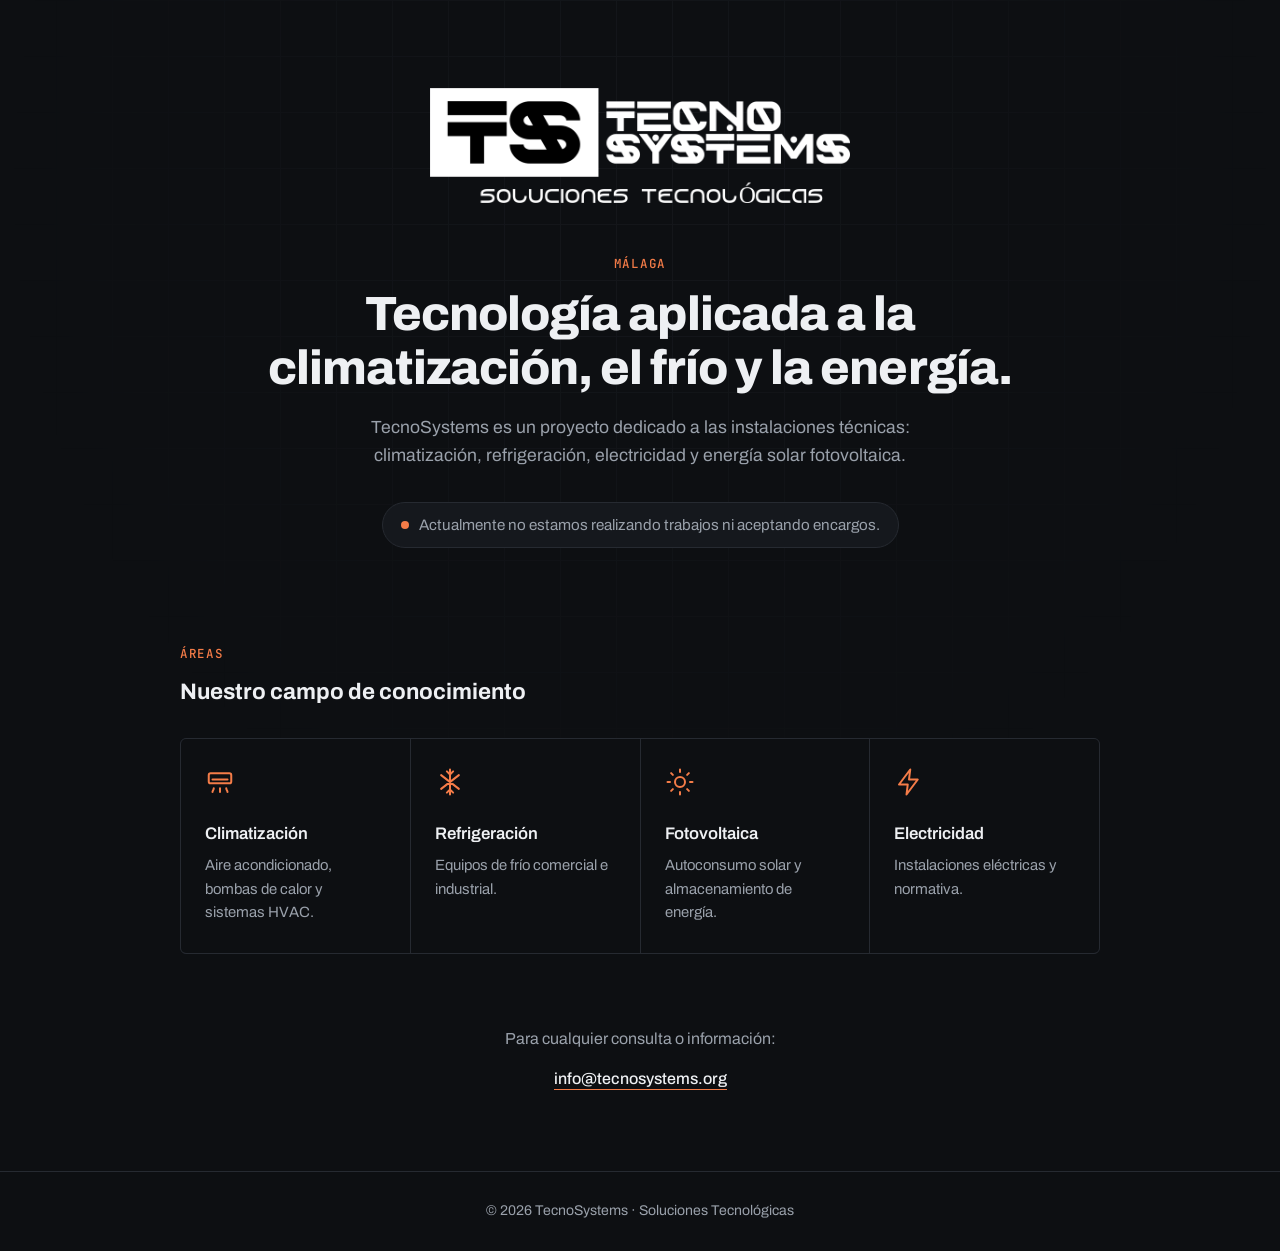
==== commit 4624387f: "Portada: tipografías propias, sin cargar nada de Google Co-Authored-By: Claude Sonnet 5.5 <noreply@a" ====
--- a/index.html
+++ b/index.html
@@ -6,10 +6,9 @@
 <title>TecnoSystems · Soluciones Tecnológicas</title>
 <meta name="description" content="TecnoSystems · Soluciones Tecnológicas. Climatización, refrigeración, electricidad y energía solar fotovoltaica. Málaga.">
 <link rel="icon" type="image/png" href="icono.png">
-<link rel="preconnect" href="https://fonts.googleapis.com">
-<link rel="preconnect" href="https://fonts.gstatic.com" crossorigin>
-<link href="https://fonts.googleapis.com/css2?family=Archivo:wght@400;500;600;800&family=JetBrains+Mono:wght@500&display=swap" rel="stylesheet">
 <style>
+@font-face{font-family:Archivo;src:url(fonts/archivo-latin-wdth-normal.woff2) format("woff2");font-weight:100 900;font-display:swap}
+@font-face{font-family:"JetBrains Mono";src:url(fonts/jetbrains-mono-latin-500-normal.woff2) format("woff2");font-weight:500;font-display:swap}
 :root{--orange:#F47C48;--ink:#0d0f12;--ink-2:#15181d;--line:#262a31;--text:#eef0f3;--muted:#9aa1ab}
 *{box-sizing:border-box;margin:0;padding:0}
 body{background:var(--ink);color:var(--text);font-family:Archivo,system-ui,sans-serif;line-height:1.6;-webkit-font-smoothing:antialiased;min-height:100vh;display:flex;flex-direction:column}
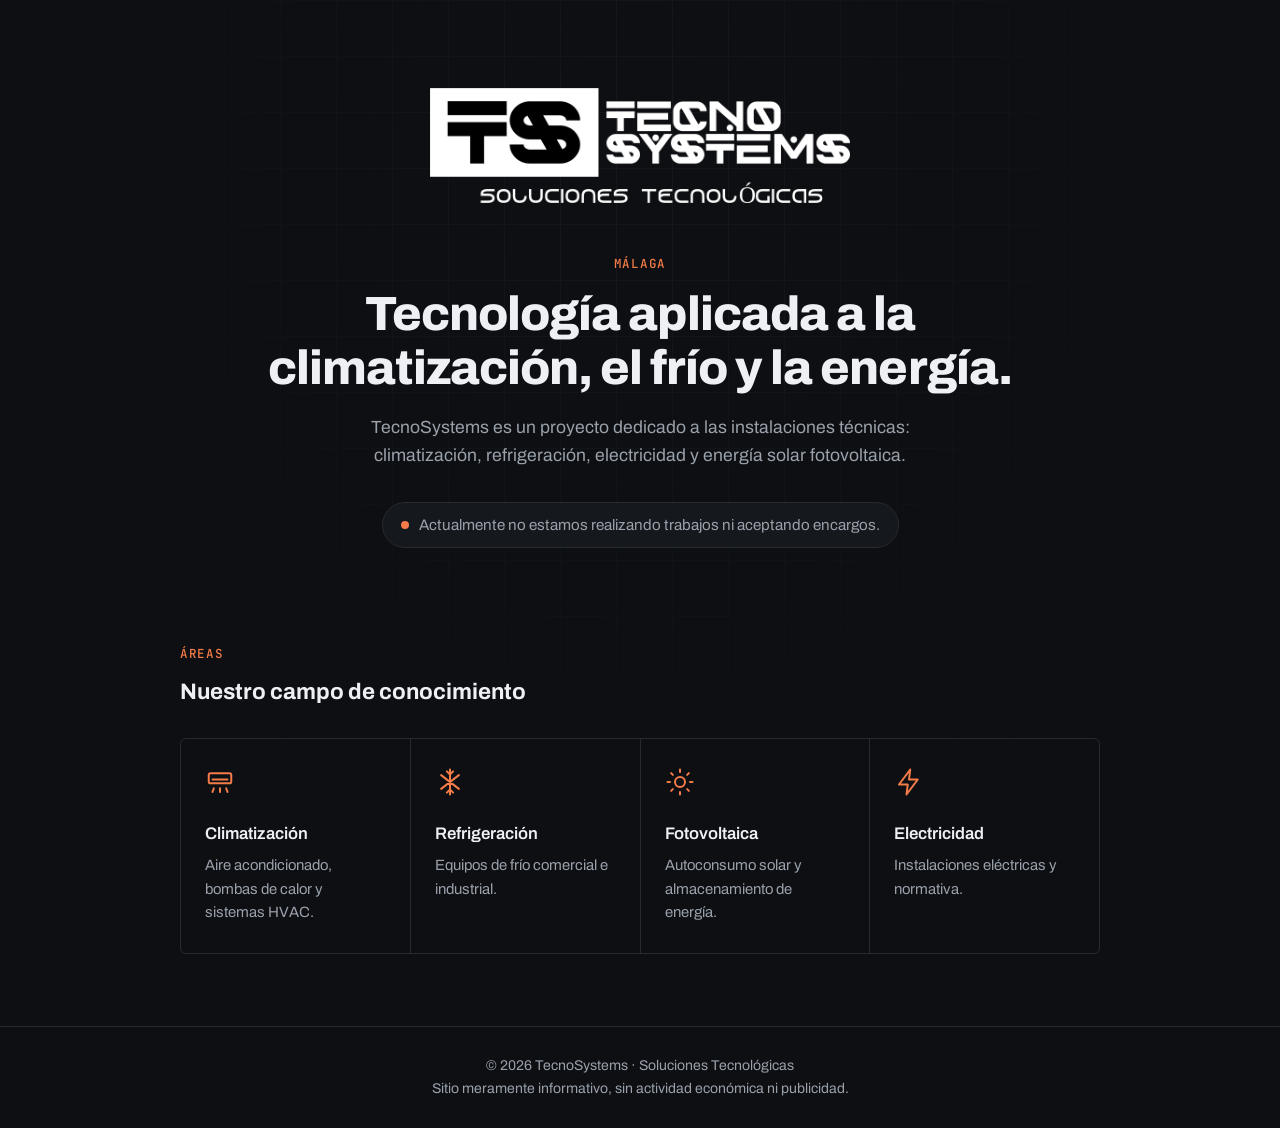
==== commit c4329196: "Portada: sin correo y con nota informativa Co-Authored-By: Claude Sonnet 5.5 <noreply@anthropic.com>" ====
--- a/index.html
+++ b/index.html
@@ -83,17 +83,10 @@
       </div>
     </div>
   </section>
-
-  <section class="contact">
-    <div class="wrap">
-      <p>Para cualquier consulta o información:</p>
-      <a href="mailto:info@tecnosystems.org">info@tecnosystems.org</a>
-    </div>
-  </section>
 </main>
 
 <footer>
-  <div class="wrap">© <span id="y">2026</span> TecnoSystems · Soluciones Tecnológicas</div>
+  <div class="wrap">© <span id="y">2026</span> TecnoSystems · Soluciones Tecnológicas<br>Sitio meramente informativo, sin actividad económica ni publicidad.</div>
 </footer>
 <script>document.getElementById('y').textContent=new Date().getFullYear()</script>
 </body>
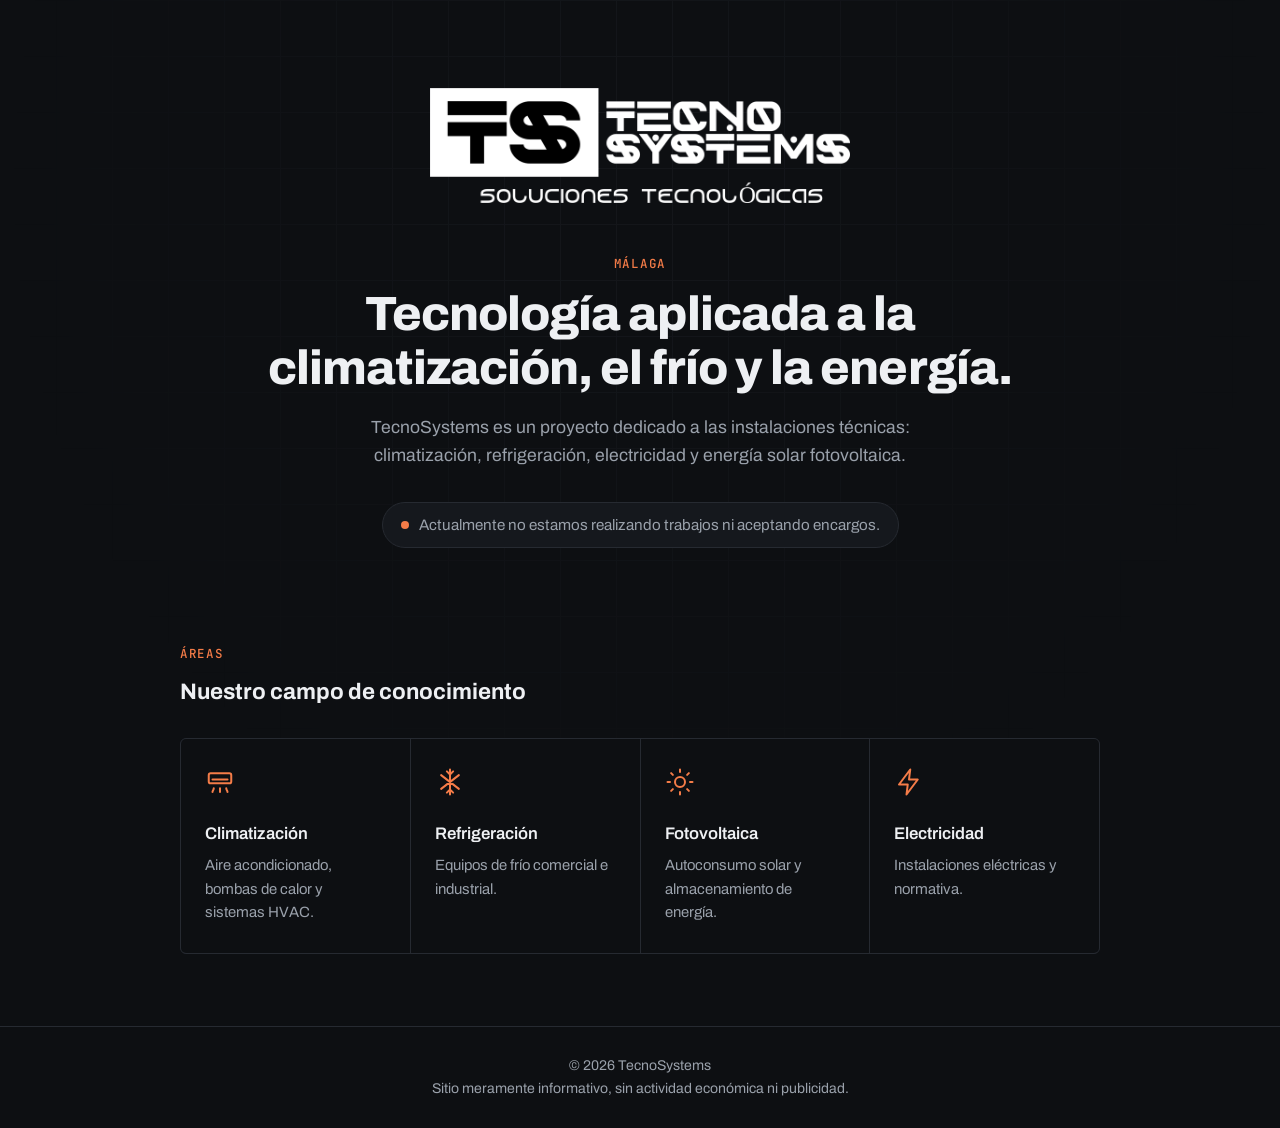
==== commit 9d128524: "Portada: copyright solo con TecnoSystems aCo-Authored-By: Claude Sonnet 5.5 <noreply@anthropic.com>" ====
--- a/index.html
+++ b/index.html
@@ -86,7 +86,7 @@
 </main>
 
 <footer>
-  <div class="wrap">© <span id="y">2026</span> TecnoSystems · Soluciones Tecnológicas<br>Sitio meramente informativo, sin actividad económica ni publicidad.</div>
+  <div class="wrap">© <span id="y">2026</span> TecnoSystems<br>Sitio meramente informativo, sin actividad económica ni publicidad.</div>
 </footer>
 <script>document.getElementById('y').textContent=new Date().getFullYear()</script>
 </body>
